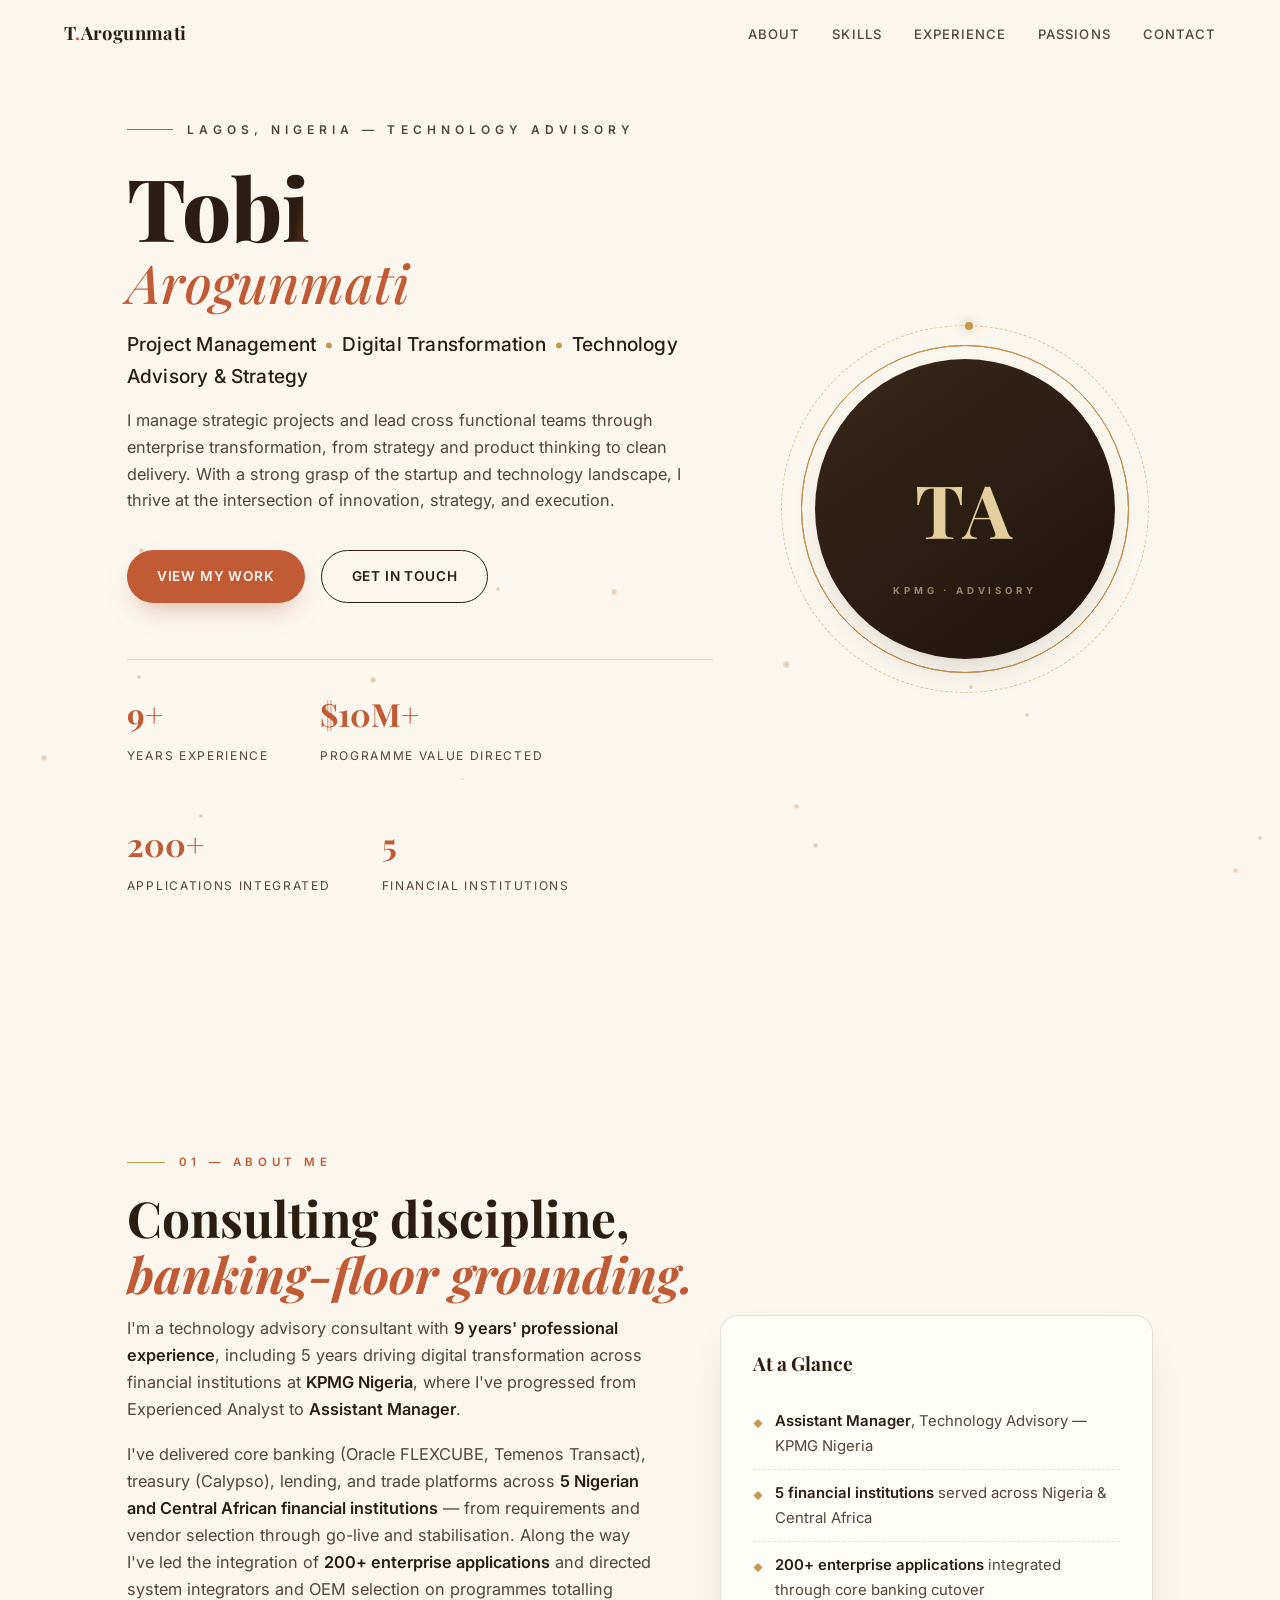
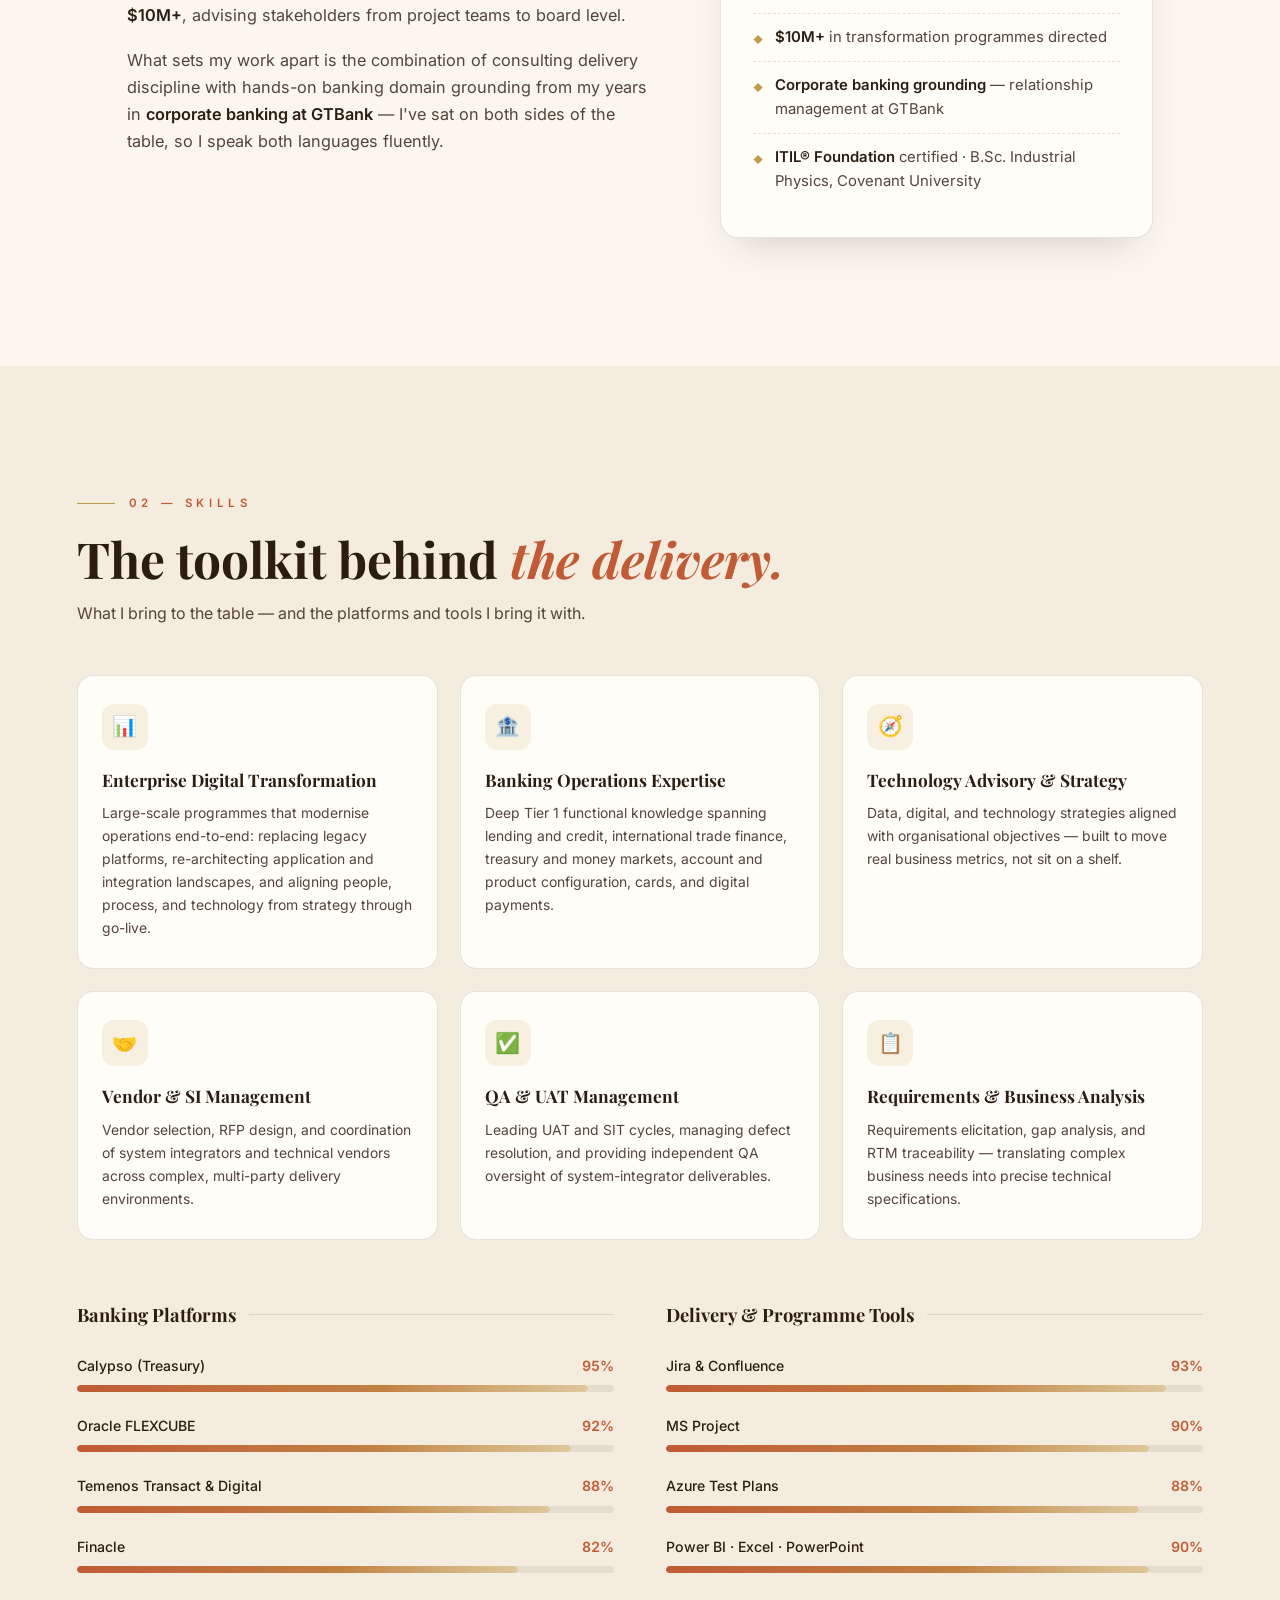
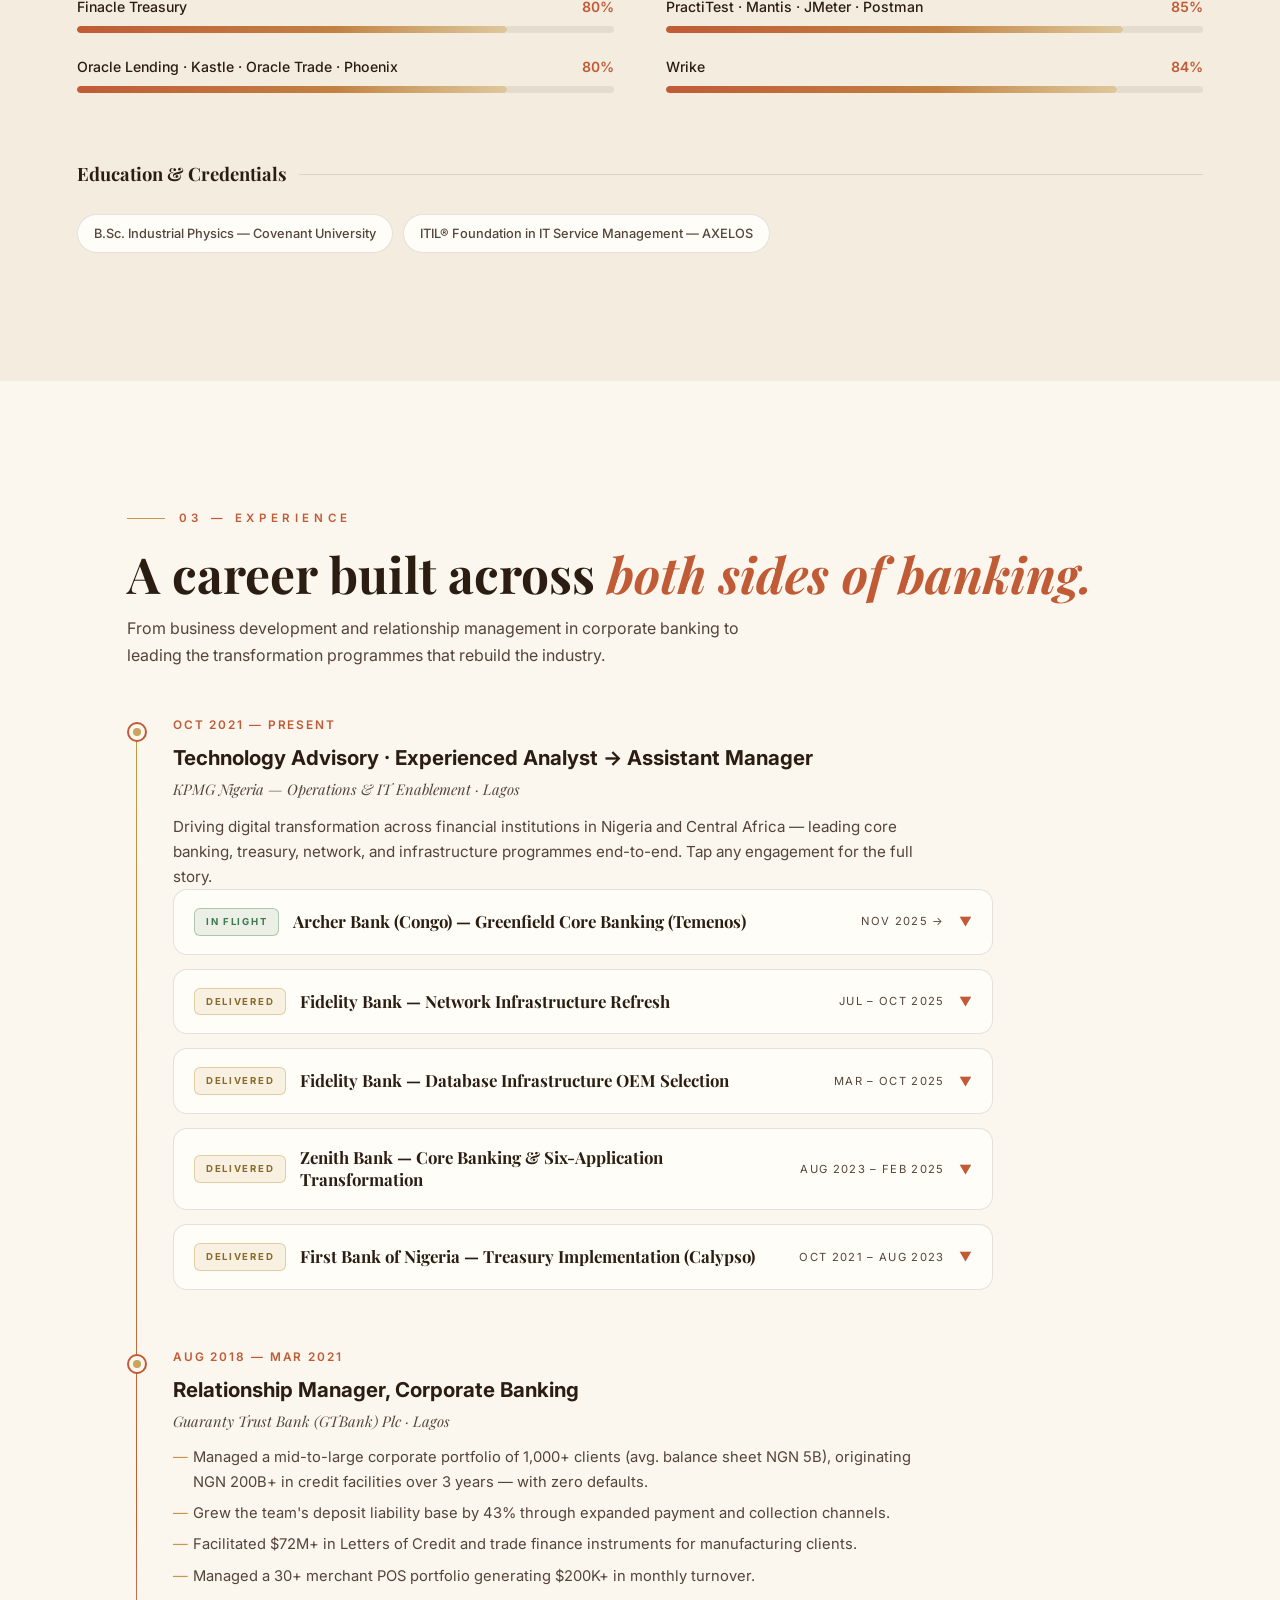
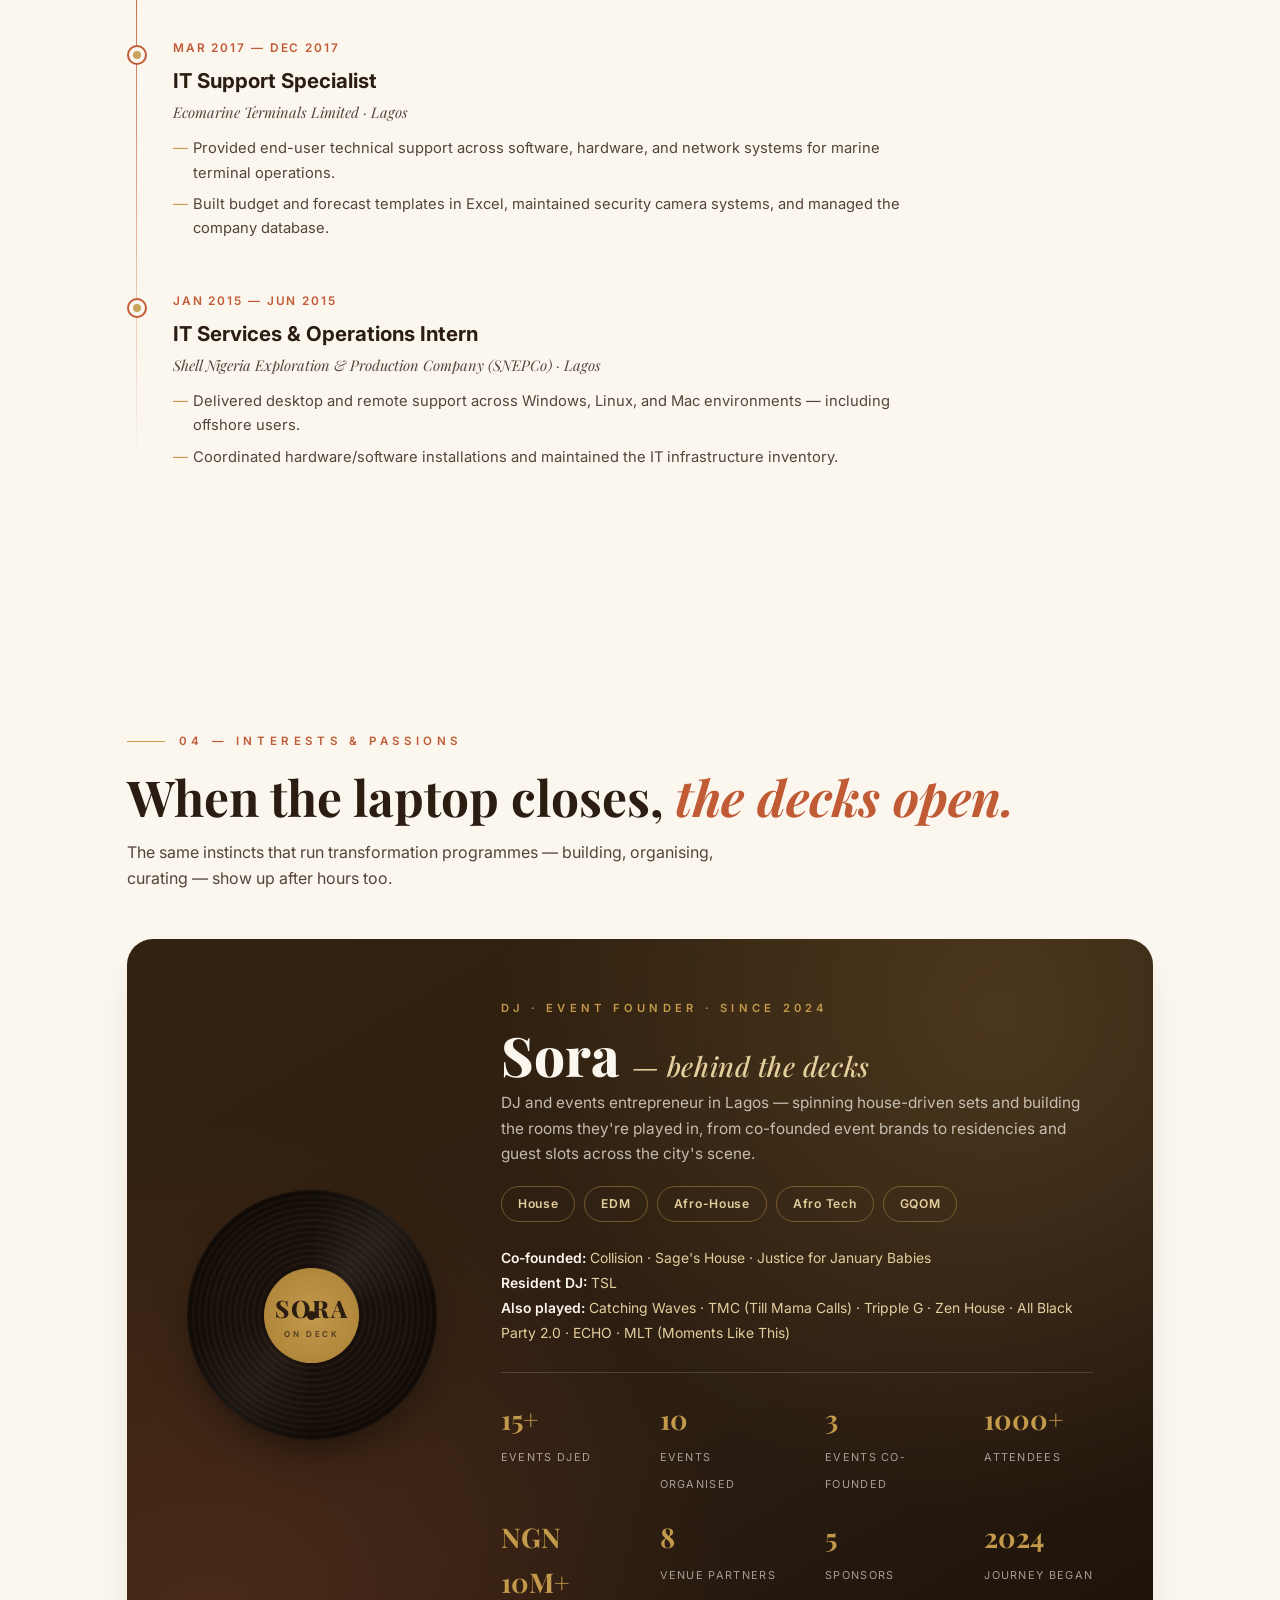
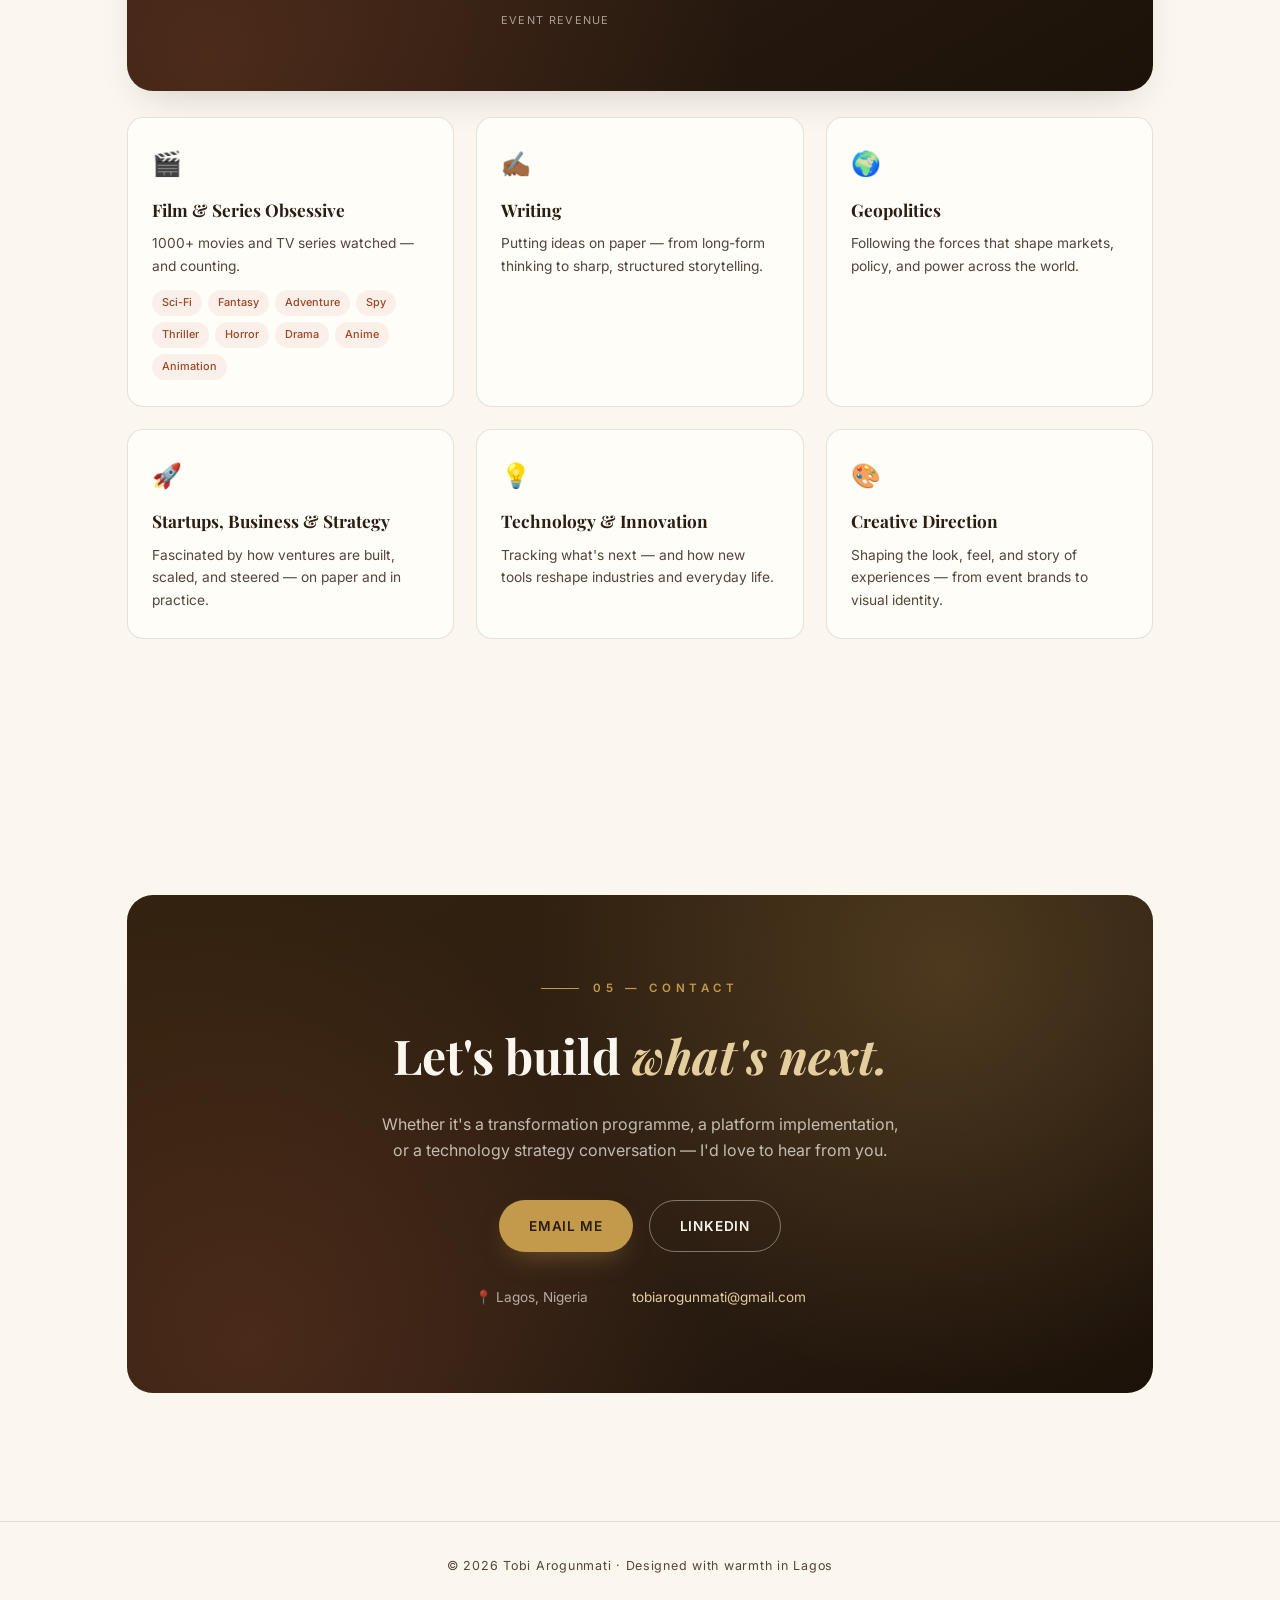
==== index.html @ 8e8ee7d2 "Rename Index.html to index.html" ====
<!DOCTYPE html>
<html lang="en">
<head>
<meta charset="UTF-8">
<meta name="viewport" content="width=device-width, initial-scale=1.0">
<meta name="color-scheme" content="light only">
<title>Tobi Arogunmati — Technology Advisory & Digital Transformation</title>
<link rel="preconnect" href="https://fonts.googleapis.com">
<link rel="preconnect" href="https://fonts.gstatic.com" crossorigin>
<link href="https://fonts.googleapis.com/css2?family=Playfair+Display:ital,wght@0,400;0,500;0,600;0,700;0,800;1,400;1,500&family=Inter:wght@300;400;500;600;700&display=swap" rel="stylesheet">
<style>
html{color-scheme:light only}
:root{
  color-scheme:light only;
  --cream:#FBF7EF;
  --cream-2:#F4EDDF;
  --ink:#2B1D12;
  --ink-soft:#54443A;
  --terracotta:#C05B36;
  --terracotta-deep:#9E4526;
  --gold:#C39A4B;
  --gold-soft:#E4CE9E;
  --card:#FFFDF8;
  --line:rgba(43,29,18,.12);
  --shadow:0 18px 40px -18px rgba(43,29,18,.22);
}
*{margin:0;padding:0;box-sizing:border-box}
html{scroll-behavior:smooth}
body{
  font-family:'Inter',sans-serif;
  background:var(--cream);
  color:var(--ink);
  line-height:1.65;
  overflow-x:hidden;
  -webkit-font-smoothing:antialiased;
}
::selection{background:var(--gold-soft);color:var(--ink)}
h1,h2,h3,.serif{font-family:'Playfair Display',serif}

/* ============ LOADING SCREEN ============ */
#loader{
  position:fixed;inset:0;z-index:1000;
  background:var(--cream);
  display:flex;flex-direction:column;align-items:center;justify-content:center;gap:22px;
  transition:opacity .8s ease,visibility .8s ease;
}
#loader.hidden{opacity:0;visibility:hidden}
.loader-mark{
  width:84px;height:84px;border-radius:50%;
  border:1px solid var(--gold);
  display:flex;align-items:center;justify-content:center;
  font-family:'Playfair Display',serif;font-size:1.6rem;font-weight:600;color:var(--terracotta);
  animation:loaderPulse 1.6s ease-in-out infinite;
  position:relative;
}
.loader-mark::after{
  content:'';position:absolute;inset:-10px;border-radius:50%;
  border:1px solid rgba(195,154,75,.35);
  animation:ringGrow 1.6s ease-out infinite;
}
@keyframes loaderPulse{0%,100%{transform:scale(1)}50%{transform:scale(1.05)}}
@keyframes ringGrow{0%{transform:scale(.85);opacity:1}100%{transform:scale(1.3);opacity:0}}
.loader-text{
  font-size:.72rem;letter-spacing:.42em;text-transform:uppercase;color:var(--ink-soft);
  animation:loaderFade 1.6s ease-in-out infinite;
}
@keyframes loaderFade{0%,100%{opacity:.35}50%{opacity:1}}

/* ============ PARTICLES ============ */
#particles{position:fixed;inset:0;pointer-events:none;z-index:0;overflow:hidden}
.particle{
  position:absolute;border-radius:50%;
  background:radial-gradient(circle,rgba(195,154,75,.5),rgba(192,91,54,.15) 70%,transparent);
  animation:floatUp linear infinite;
  will-change:transform,opacity;
}
@keyframes floatUp{
  0%{transform:translateY(0) translateX(0);opacity:0}
  12%{opacity:var(--po,.5)}
  88%{opacity:var(--po,.5)}
  100%{transform:translateY(-110vh) translateX(var(--drift,20px));opacity:0}
}

/* ============ NAV ============ */
nav{
  position:fixed;top:0;left:0;right:0;z-index:100;
  display:flex;align-items:center;justify-content:space-between;
  padding:18px clamp(20px,5vw,64px);
  background:rgba(251,247,239,.85);
  backdrop-filter:blur(14px);-webkit-backdrop-filter:blur(14px);
  border-bottom:1px solid transparent;
  transition:border-color .4s ease,box-shadow .4s ease;
}
nav.scrolled{border-bottom-color:var(--line);box-shadow:0 6px 24px -18px rgba(43,29,18,.3)}
.nav-logo{font-family:'Playfair Display',serif;font-weight:700;font-size:1.15rem;color:var(--ink);text-decoration:none;letter-spacing:.02em}
.nav-logo em{color:var(--terracotta);font-style:normal}
.nav-links{display:flex;gap:clamp(14px,2.5vw,34px);list-style:none}
.nav-links a{
  text-decoration:none;color:var(--ink-soft);font-size:.82rem;font-weight:500;
  letter-spacing:.08em;text-transform:uppercase;position:relative;padding:4px 0;
  transition:color .3s ease;
}
.nav-links a::after{
  content:'';position:absolute;left:0;bottom:0;width:0;height:1.5px;
  background:var(--terracotta);transition:width .35s ease;
}
.nav-links a:hover{color:var(--terracotta)}
.nav-links a:hover::after{width:100%}
#menuBtn{display:none;background:none;border:none;cursor:pointer;padding:6px}
#menuBtn span{display:block;width:24px;height:2px;background:var(--ink);margin:5px 0;transition:.3s ease;border-radius:2px}
#menuBtn.open span:nth-child(1){transform:translateY(7px) rotate(45deg)}
#menuBtn.open span:nth-child(2){opacity:0}
#menuBtn.open span:nth-child(3){transform:translateY(-7px) rotate(-45deg)}

/* ============ LAYOUT ============ */
main{position:relative;z-index:1}
section{padding:clamp(72px,10vw,130px) clamp(20px,6vw,80px);max-width:1180px;margin:0 auto}
.eyebrow{
  font-size:.72rem;font-weight:600;letter-spacing:.4em;text-transform:uppercase;
  color:var(--terracotta);display:flex;align-items:center;gap:14px;margin-bottom:18px;
}
.eyebrow::before{content:'';width:38px;height:1px;background:var(--gold)}
.section-title{font-size:clamp(2rem,4.4vw,3.1rem);font-weight:700;line-height:1.12;margin-bottom:14px}
.section-title em{font-style:italic;color:var(--terracotta)}
.section-sub{color:var(--ink-soft);max-width:640px;font-size:1rem;margin-bottom:48px}

/* scroll reveal */
.reveal{opacity:0;transform:translateY(36px);transition:opacity .9s cubic-bezier(.22,.61,.36,1),transform .9s cubic-bezier(.22,.61,.36,1)}
.reveal.visible{opacity:1;transform:translateY(0)}
.reveal.d1{transition-delay:.1s}.reveal.d2{transition-delay:.2s}.reveal.d3{transition-delay:.3s}.reveal.d4{transition-delay:.4s}

/* ============ HERO ============ */
#hero{
  min-height:100vh;display:flex;align-items:center;
  padding-top:120px;position:relative;
}
.hero-grid{display:grid;grid-template-columns:1.4fr .9fr;gap:clamp(32px,5vw,72px);align-items:center;width:100%}
.hero-kicker{
  font-size:.75rem;font-weight:600;letter-spacing:.42em;text-transform:uppercase;color:var(--ink-soft);
  margin-bottom:22px;display:flex;align-items:center;gap:14px;
}
.hero-kicker::before{content:'';width:46px;height:1px;background:var(--terracotta)}
.hero-name{
  font-size:clamp(2.9rem,7.4vw,5.4rem);font-weight:800;line-height:1.04;
  margin-bottom:8px;position:relative;
}
.hero-name .shimmer{
  background:linear-gradient(100deg,
    var(--ink) 0%, var(--ink) 38%,
    var(--terracotta) 46%, var(--gold) 52%, var(--terracotta) 58%,
    var(--ink) 66%, var(--ink) 100%);
  background-size:250% 100%;
  -webkit-background-clip:text;background-clip:text;
  -webkit-text-fill-color:transparent;color:transparent;
  animation:shimmerSweep 5.5s ease-in-out infinite;
}
@keyframes shimmerSweep{
  0%{background-position:118% 0}
  55%{background-position:-40% 0}
  100%{background-position:-40% 0}
}
.hero-name .lastname{display:block;font-style:italic;font-weight:500;color:var(--terracotta);font-size:.62em;letter-spacing:.01em;margin-top:2px}
.hero-title{
  font-size:clamp(1rem,1.8vw,1.2rem);font-weight:500;color:var(--ink);
  margin:20px 0 14px;letter-spacing:.01em;
}
.hero-title .dot{color:var(--gold);margin:0 8px}
.hero-line{color:var(--ink-soft);max-width:560px;font-size:1.02rem;margin-bottom:36px}
.hero-cta{display:flex;gap:16px;flex-wrap:wrap}
.btn{
  display:inline-flex;align-items:center;gap:10px;
  padding:14px 30px;border-radius:999px;font-size:.85rem;font-weight:600;
  letter-spacing:.06em;text-transform:uppercase;text-decoration:none;
  transition:transform .3s ease,box-shadow .3s ease,background .3s ease,color .3s ease;
}
.btn-primary{background:var(--terracotta);color:var(--cream);box-shadow:0 12px 28px -12px rgba(192,91,54,.55)}
.btn-primary:hover{background:var(--terracotta-deep);transform:translateY(-2px);box-shadow:0 18px 34px -12px rgba(192,91,54,.6)}
.btn-ghost{border:1px solid var(--ink);color:var(--ink)}
.btn-ghost:hover{background:var(--ink);color:var(--cream);transform:translateY(-2px)}

/* avatar + pulsing ring */
.hero-visual{display:flex;justify-content:center}
.avatar-wrap{position:relative;width:clamp(220px,26vw,300px);aspect-ratio:1}
.avatar{
  position:absolute;inset:0;border-radius:50%;
  background:linear-gradient(145deg,#3A2718,var(--ink) 55%,#1D130B);
  display:flex;align-items:center;justify-content:center;
  color:var(--gold-soft);
  font-family:'Playfair Display',serif;font-size:clamp(3.4rem,6vw,4.6rem);font-weight:700;
  letter-spacing:.04em;
  box-shadow:var(--shadow);
  z-index:2;
}
.avatar small{font-family:'Inter',sans-serif;position:absolute;bottom:20%;font-size:.6rem;letter-spacing:.4em;text-transform:uppercase;color:rgba(228,206,158,.6)}
.pulse-ring,.pulse-ring-2{
  position:absolute;inset:-14px;border-radius:50%;
  border:1.5px solid var(--terracotta);
  animation:pulseRing 3s ease-out infinite;
}
.pulse-ring-2{inset:-14px;border-color:var(--gold);animation-delay:1.5s}
@keyframes pulseRing{
  0%{transform:scale(.96);opacity:.85}
  70%{transform:scale(1.22);opacity:0}
  100%{transform:scale(1.22);opacity:0}
}
.avatar-orbit{
  position:absolute;inset:-34px;border-radius:50%;
  border:1px dashed rgba(195,154,75,.5);
  animation:orbitSpin 26s linear infinite;
}
.avatar-orbit::before{
  content:'';position:absolute;top:-4px;left:50%;width:8px;height:8px;border-radius:50%;
  background:var(--gold);box-shadow:0 0 12px rgba(195,154,75,.8);
}
@keyframes orbitSpin{to{transform:rotate(360deg)}}

.hero-stats{
  display:flex;gap:clamp(24px,4vw,56px);margin-top:56px;flex-wrap:wrap;
  border-top:1px solid var(--line);padding-top:28px;
}
.stat b{font-family:'Playfair Display',serif;font-size:clamp(1.5rem,2.6vw,2rem);font-weight:700;color:var(--terracotta);display:block}
.stat span{font-size:.75rem;letter-spacing:.14em;text-transform:uppercase;color:var(--ink-soft)}

/* ============ ABOUT ============ */
#about .about-grid{display:grid;grid-template-columns:1.1fr .9fr;gap:clamp(32px,5vw,72px)}
.about-copy p{color:var(--ink-soft);margin-bottom:18px;font-size:1.02rem}
.about-copy p strong{color:var(--ink);font-weight:600}
.about-card{
  background:var(--card);border:1px solid var(--line);border-radius:18px;
  padding:32px;box-shadow:var(--shadow);align-self:start;
}
.about-card h3{font-size:1.2rem;margin-bottom:18px}
.about-card ul{list-style:none}
.about-card li{
  display:flex;gap:12px;align-items:flex-start;padding:11px 0;
  border-bottom:1px dashed var(--line);font-size:.93rem;color:var(--ink-soft);
}
.about-card li:last-child{border-bottom:none}
.about-card li::before{content:'◆';color:var(--gold);font-size:.6rem;margin-top:7px;flex-shrink:0}
.about-card li b{color:var(--ink);font-weight:600}

/* ============ SKILLS ============ */
#skills{background:var(--cream-2);max-width:none}
#skills .inner{max-width:1180px;margin:0 auto}
.skills-grid{display:grid;grid-template-columns:1fr 1fr;gap:clamp(28px,4vw,64px)}
.skill-block h3{font-size:1.15rem;margin-bottom:24px;display:flex;align-items:center;gap:12px}
.skill-block h3::after{content:'';flex:1;height:1px;background:var(--line)}
.skill{margin-bottom:22px}
.skill-head{display:flex;justify-content:space-between;font-size:.88rem;font-weight:500;margin-bottom:8px}
.skill-head span:last-child{color:var(--terracotta);font-weight:600;font-variant-numeric:tabular-nums}
.bar{height:7px;background:rgba(43,29,18,.08);border-radius:99px;overflow:hidden}
.bar-fill{
  height:100%;width:0;border-radius:99px;
  background:linear-gradient(90deg,var(--terracotta),var(--gold));
  transition:width 1.4s cubic-bezier(.22,.61,.36,1);
  position:relative;
}
.bar-fill::after{
  content:'';position:absolute;inset:0;
  background:linear-gradient(100deg,transparent 30%,rgba(255,255,255,.45) 50%,transparent 70%);
  background-size:200% 100%;
  animation:barShine 2.6s ease-in-out infinite;
}
@keyframes barShine{0%{background-position:180% 0}100%{background-position:-80% 0}}
.chip-row{display:flex;flex-wrap:wrap;gap:10px;margin-top:8px}
.chip{
  padding:8px 16px;border-radius:999px;font-size:.8rem;font-weight:500;
  border:1px solid var(--line);background:var(--card);color:var(--ink-soft);
  transition:border-color .3s ease,color .3s ease,transform .3s ease;
}
.chip:hover{border-color:var(--gold);color:var(--terracotta);transform:translateY(-2px)}

/* competency cards */
.comp-grid{display:grid;grid-template-columns:repeat(3,1fr);gap:22px;margin-bottom:60px}
.comp-card{
  background:var(--card);border:1px solid var(--line);border-radius:16px;padding:28px 24px;
  transition:transform .35s ease,box-shadow .35s ease,border-color .35s ease;
}
.comp-card:hover{transform:translateY(-5px);box-shadow:var(--shadow);border-color:var(--gold)}
.comp-icon{
  width:46px;height:46px;border-radius:12px;background:rgba(195,154,75,.14);
  display:flex;align-items:center;justify-content:center;font-size:1.25rem;margin-bottom:16px;
}
.comp-card h4{font-family:'Playfair Display',serif;font-size:1.08rem;font-weight:700;margin-bottom:8px}
.comp-card p{font-size:.87rem;color:var(--ink-soft)}

/* engagement cards (collapsible, inside timeline) */
.eng{
  background:var(--card);border:1px solid var(--line);border-radius:14px;
  margin-bottom:14px;overflow:hidden;max-width:820px;
  transition:border-color .35s ease,box-shadow .35s ease;
}
.eng:hover{box-shadow:var(--shadow)}
.eng[open]{border-color:var(--gold)}
.eng summary{
  list-style:none;cursor:pointer;display:flex;align-items:center;gap:14px;
  padding:18px 20px;flex-wrap:wrap;
}
.eng summary::-webkit-details-marker{display:none}
.badge{
  font-size:.6rem;font-weight:700;letter-spacing:.18em;text-transform:uppercase;
  padding:5px 11px;border-radius:6px;white-space:nowrap;
}
.badge-flight{background:rgba(58,122,79,.1);color:#3A7A4F;border:1px solid rgba(58,122,79,.35)}
.badge-done{background:rgba(195,154,75,.12);color:#8A6A2C;border:1px solid rgba(195,154,75,.4)}
.eng-title{font-family:'Playfair Display',serif;font-weight:700;font-size:1.05rem;flex:1;min-width:220px;line-height:1.3}
.eng-date{font-size:.7rem;letter-spacing:.12em;color:var(--ink-soft);text-transform:uppercase;white-space:nowrap}
.eng-chev{color:var(--terracotta);font-size:.8rem;transition:transform .3s ease}
.eng[open] .eng-chev{transform:rotate(180deg)}
.eng-body{padding:0 20px 20px}
.eng-kicker{
  font-size:.7rem;font-weight:600;letter-spacing:.14em;text-transform:uppercase;
  color:var(--terracotta);margin-bottom:12px;
}
.eng-body ul li{font-size:.9rem}

/* ============ EXPERIENCE ============ */
.timeline{position:relative;margin-top:8px}
.timeline::before{
  content:'';position:absolute;left:9px;top:6px;bottom:6px;width:1.5px;
  background:linear-gradient(var(--gold),var(--terracotta) 60%,transparent);
}
.tl-item{position:relative;padding:0 0 44px 46px}
.tl-item:last-child{padding-bottom:0}
.tl-dot{
  position:absolute;left:0;top:6px;width:20px;height:20px;border-radius:50%;
  background:var(--cream);border:2px solid var(--terracotta);
}
.tl-dot::after{content:'';position:absolute;inset:4px;border-radius:50%;background:var(--gold);opacity:.9}
.tl-period{font-size:.74rem;font-weight:600;letter-spacing:.16em;text-transform:uppercase;color:var(--terracotta);margin-bottom:6px}
.tl-role{font-size:1.28rem;font-weight:700;margin-bottom:2px}
.tl-org{font-size:.92rem;color:var(--ink-soft);font-style:italic;font-family:'Playfair Display',serif;margin-bottom:12px}
.tl-item p{color:var(--ink-soft);font-size:.95rem;max-width:760px}
.tl-item ul{margin-top:10px;list-style:none;max-width:760px}
.tl-item ul li{
  position:relative;padding-left:20px;color:var(--ink-soft);font-size:.92rem;margin-bottom:7px;
}
.tl-item ul li::before{content:'—';position:absolute;left:0;color:var(--gold)}

/* ============ INTERESTS & PASSIONS ============ */
.dj-card{
  background:linear-gradient(150deg,#33220F,var(--ink) 60%,#1C1209);
  border-radius:26px;padding:clamp(36px,5vw,60px);
  color:var(--cream);position:relative;overflow:hidden;
  display:grid;grid-template-columns:auto 1fr;gap:clamp(28px,5vw,64px);align-items:center;
  box-shadow:var(--shadow);
}
.dj-card::before{
  content:'';position:absolute;inset:0;
  background:radial-gradient(circle at 85% 10%,rgba(195,154,75,.2),transparent 45%),
             radial-gradient(circle at 8% 95%,rgba(192,91,54,.22),transparent 45%);
  pointer-events:none;
}
.dj-card>*{position:relative}
.vinyl-wrap{display:flex;justify-content:center}
.vinyl{
  width:clamp(180px,22vw,250px);aspect-ratio:1;border-radius:50%;
  background:
    repeating-radial-gradient(circle at 50% 50%,
      #17100A 0px,#17100A 3px,#221710 4px,#221710 6px);
  box-shadow:0 20px 50px -18px rgba(0,0,0,.65),inset 0 0 40px rgba(0,0,0,.6);
  position:relative;
  animation:vinylSpin 6s linear infinite;
}
.vinyl::before{
  content:'';position:absolute;inset:0;border-radius:50%;
  background:conic-gradient(from 0deg,transparent 0deg,rgba(251,247,239,.07) 40deg,transparent 80deg,transparent 180deg,rgba(251,247,239,.05) 220deg,transparent 260deg);
}
.vinyl-label{
  position:absolute;inset:31%;border-radius:50%;
  background:radial-gradient(circle,var(--gold) 0%,#A87F35 100%);
  display:flex;flex-direction:column;align-items:center;justify-content:center;
  color:var(--ink);
}
.vinyl-label b{font-family:'Playfair Display',serif;font-size:clamp(1.1rem,2vw,1.5rem);font-weight:800;letter-spacing:.08em}
.vinyl-label span{font-size:.5rem;letter-spacing:.32em;text-transform:uppercase;font-weight:600;opacity:.75}
.vinyl-label::after{
  content:'';position:absolute;width:9px;height:9px;border-radius:50%;
  background:var(--ink);top:calc(50% - 4.5px);
}
@keyframes vinylSpin{to{transform:rotate(360deg)}}
.dj-kicker{font-size:.7rem;font-weight:600;letter-spacing:.38em;text-transform:uppercase;color:var(--gold);margin-bottom:10px}
.dj-name{font-family:'Playfair Display',serif;font-size:clamp(2.2rem,5vw,3.4rem);font-weight:800;line-height:1;margin-bottom:8px}
.dj-name em{font-style:italic;font-weight:500;color:var(--gold-soft);font-size:.5em;letter-spacing:.02em}
.dj-desc{color:rgba(251,247,239,.72);font-size:.96rem;max-width:600px;margin-bottom:20px}
.genre-row{display:flex;flex-wrap:wrap;gap:9px;margin-bottom:24px}
.genre-chip{
  padding:7px 16px;border-radius:999px;font-size:.76rem;font-weight:600;letter-spacing:.06em;
  border:1px solid rgba(195,154,75,.45);color:var(--gold-soft);
  transition:background .3s ease,color .3s ease,transform .3s ease;
}
.genre-chip:hover{background:var(--gold);color:var(--ink);transform:translateY(-2px)}
.dj-events{font-size:.87rem;color:rgba(251,247,239,.75);margin-bottom:26px;line-height:1.8}
.dj-events b{color:var(--cream);font-weight:600}
.dj-events .ev{color:var(--gold-soft)}
.dj-stats{
  display:grid;grid-template-columns:repeat(4,auto);gap:20px clamp(20px,3vw,44px);
  border-top:1px solid rgba(251,247,239,.15);padding-top:24px;width:fit-content;
}
.dj-stats div b{font-family:'Playfair Display',serif;font-size:clamp(1.25rem,2.2vw,1.7rem);font-weight:700;color:var(--gold);display:block}
.dj-stats div span{font-size:.68rem;letter-spacing:.12em;text-transform:uppercase;color:rgba(251,247,239,.6)}
.interest-grid{display:grid;grid-template-columns:repeat(3,1fr);gap:22px;margin-top:26px}
.interest-card{
  background:var(--card);border:1px solid var(--line);border-radius:16px;padding:26px 24px;
  transition:transform .35s ease,box-shadow .35s ease,border-color .35s ease;
}
.interest-card:hover{transform:translateY(-5px);box-shadow:var(--shadow);border-color:var(--gold)}
.interest-icon{font-size:1.5rem;margin-bottom:12px;display:block}
.interest-card h4{font-family:'Playfair Display',serif;font-size:1.08rem;font-weight:700;margin-bottom:8px}
.interest-card p{font-size:.86rem;color:var(--ink-soft)}
.mini-chips{display:flex;flex-wrap:wrap;gap:6px;margin-top:12px}
.mini-chips span{
  font-size:.68rem;font-weight:500;padding:4px 10px;border-radius:999px;
  background:rgba(192,91,54,.08);color:var(--terracotta-deep);
}

/* ============ CONTACT ============ */
#contact{text-align:center}
.contact-card{
  background:linear-gradient(150deg,#33220F,var(--ink) 60%,#1C1209);
  border-radius:26px;padding:clamp(44px,7vw,84px) clamp(24px,6vw,80px);
  color:var(--cream);position:relative;overflow:hidden;
}
.contact-card::before{
  content:'';position:absolute;inset:0;
  background:radial-gradient(circle at 80% 15%,rgba(195,154,75,.22),transparent 45%),
             radial-gradient(circle at 12% 90%,rgba(192,91,54,.2),transparent 45%);
}
.contact-card>*{position:relative}
.contact-card .eyebrow{justify-content:center;color:var(--gold)}
.contact-card .eyebrow::before{background:var(--gold)}
.contact-card h2{font-size:clamp(1.9rem,4.2vw,3rem);margin-bottom:16px}
.contact-card h2 em{font-style:italic;color:var(--gold-soft)}
.contact-card p{color:rgba(251,247,239,.72);max-width:520px;margin:0 auto 36px;font-size:1rem}
.contact-links{display:flex;justify-content:center;gap:16px;flex-wrap:wrap;margin-bottom:34px}
.contact-links .btn-primary{background:var(--gold);color:var(--ink);box-shadow:0 12px 28px -12px rgba(195,154,75,.5)}
.contact-links .btn-primary:hover{background:var(--gold-soft)}
.contact-links .btn-ghost{border-color:rgba(251,247,239,.4);color:var(--cream)}
.contact-links .btn-ghost:hover{background:var(--cream);color:var(--ink)}
.contact-meta{display:flex;justify-content:center;gap:clamp(18px,4vw,44px);flex-wrap:wrap;font-size:.85rem;color:rgba(251,247,239,.65)}
.contact-meta a{color:var(--gold-soft);text-decoration:none;transition:color .3s ease}
.contact-meta a:hover{color:var(--cream)}

footer{
  text-align:center;padding:34px 20px;font-size:.78rem;color:var(--ink-soft);
  border-top:1px solid var(--line);position:relative;z-index:1;letter-spacing:.06em;
}

/* ============ RESPONSIVE ============ */
@media (max-width:900px){
  .hero-grid,#about .about-grid,.skills-grid,.proj-grid{grid-template-columns:1fr}
  .dj-card{grid-template-columns:1fr;text-align:center}
  .dj-desc{margin-left:auto;margin-right:auto}
  .genre-row,.dj-stats{justify-content:center}
  .dj-stats{grid-template-columns:repeat(2,auto);margin:0 auto;width:fit-content}
  .interest-grid{grid-template-columns:repeat(2,1fr)}
  .comp-grid{grid-template-columns:repeat(2,1fr)}
  .hero-visual{order:-1;margin-bottom:8px}
  .avatar-wrap{width:min(210px,58vw)}
  #hero{padding-top:110px}
}
@media (max-width:600px){
  .interest-grid{grid-template-columns:1fr}
  .comp-grid{grid-template-columns:1fr}
}
@media (max-width:760px){
  #menuBtn{display:block;z-index:110}
  .nav-links{
    position:fixed;top:0;right:0;height:100vh;width:min(76vw,300px);
    background:var(--cream);flex-direction:column;padding:100px 36px 40px;gap:26px;
    transform:translateX(100%);transition:transform .4s cubic-bezier(.22,.61,.36,1);
    box-shadow:-20px 0 50px rgba(43,29,18,.15);
  }
  .nav-links.open{transform:translateX(0)}
  .nav-links a{font-size:1rem}
}
@media (prefers-reduced-motion:reduce){
  *,*::before,*::after{animation-duration:.01ms !important;animation-iteration-count:1 !important;transition-duration:.2s !important}
  html{scroll-behavior:auto}
  .reveal{opacity:1;transform:none}
}
</style>
</head>
<body>

<!-- LOADING SCREEN -->
<div id="loader">
  <div class="loader-mark">TA</div>
  <div class="loader-text">Loading Portfolio</div>
</div>

<!-- FLOATING PARTICLES -->
<div id="particles"></div>

<!-- NAV -->
<nav id="nav">
  <a href="#hero" class="nav-logo">T<em>.</em>Arogunmati</a>
  <button id="menuBtn" aria-label="Toggle menu"><span></span><span></span><span></span></button>
  <ul class="nav-links" id="navLinks">
    <li><a href="#about">About</a></li>
    <li><a href="#skills">Skills</a></li>
    <li><a href="#experience">Experience</a></li>
    <li><a href="#passions">Passions</a></li>
    <li><a href="#contact">Contact</a></li>
  </ul>
</nav>

<main>

<!-- ============ HERO ============ -->
<section id="hero">
  <div class="hero-grid">
    <div>
      <div class="hero-kicker reveal">Lagos, Nigeria — Technology Advisory</div>
      <h1 class="hero-name reveal d1">
        <span class="shimmer">Tobi</span>
        <span class="lastname">Arogunmati</span>
      </h1>
      <div class="hero-title reveal d2">
        Project Management<span class="dot">•</span>Digital Transformation<span class="dot">•</span>Technology Advisory &amp; Strategy
      </div>
      <p class="hero-line reveal d3">
        I manage strategic projects and lead cross functional teams through enterprise transformation, from strategy and product thinking to clean delivery. With a strong grasp of the startup and technology landscape, I thrive at the intersection of innovation, strategy, and execution.
      </p>
      <div class="hero-cta reveal d4">
        <a href="#experience" class="btn btn-primary">View My Work</a>
        <a href="#contact" class="btn btn-ghost">Get In Touch</a>
      </div>
      <div class="hero-stats reveal d4">
        <div class="stat"><b>9+</b><span>Years Experience</span></div>
        <div class="stat"><b>$10M+</b><span>Programme Value Directed</span></div>
        <div class="stat"><b>200+</b><span>Applications Integrated</span></div>
        <div class="stat"><b>5</b><span>Financial Institutions</span></div>
      </div>
    </div>
    <div class="hero-visual reveal d2">
      <div class="avatar-wrap">
        <div class="avatar-orbit"></div>
        <div class="pulse-ring"></div>
        <div class="pulse-ring-2"></div>
        <div class="avatar">TA<small>KPMG · Advisory</small></div>
      </div>
    </div>
  </div>
</section>

<!-- ============ ABOUT ============ -->
<section id="about">
  <div class="eyebrow reveal">01 — About Me</div>
  <h2 class="section-title reveal d1">Consulting discipline,<br><em>banking-floor grounding.</em></h2>
  <div class="about-grid">
    <div class="about-copy">
      <p class="reveal d1">I'm a technology advisory consultant with <strong>9 years' professional experience</strong>, including 5 years driving digital transformation across financial institutions at <strong>KPMG Nigeria</strong>, where I've progressed from Experienced Analyst to <strong>Assistant Manager</strong>.</p>
      <p class="reveal d2">I've delivered core banking (Oracle FLEXCUBE, Temenos Transact), treasury (Calypso), lending, and trade platforms across <strong>5 Nigerian and Central African financial institutions</strong> — from requirements and vendor selection through go-live and stabilisation. Along the way I've led the integration of <strong>200+ enterprise applications</strong> and directed system integrators and OEM selection on programmes totalling <strong>$10M+</strong>, advising stakeholders from project teams to board level.</p>
      <p class="reveal d3">What sets my work apart is the combination of consulting delivery discipline with hands-on banking domain grounding from my years in <strong>corporate banking at GTBank</strong> — I've sat on both sides of the table, so I speak both languages fluently.</p>
    </div>
    <div class="about-card reveal d2">
      <h3>At a Glance</h3>
      <ul>
        <li><span><b>Assistant Manager</b>, Technology Advisory — KPMG Nigeria</span></li>
        <li><span><b>5 financial institutions</b> served across Nigeria &amp; Central Africa</span></li>
        <li><span><b>200+ enterprise applications</b> integrated through core banking cutover</span></li>
        <li><span><b>$10M+</b> in transformation programmes directed</span></li>
        <li><span><b>Corporate banking grounding</b> — relationship management at GTBank</span></li>
        <li><span><b>ITIL® Foundation</b> certified · B.Sc. Industrial Physics, Covenant University</span></li>
      </ul>
    </div>
  </div>
</section>

<!-- ============ SKILLS ============ -->
<section id="skills">
  <div class="inner">
    <div class="eyebrow reveal">02 — Skills</div>
    <h2 class="section-title reveal d1">The toolkit behind <em>the delivery.</em></h2>
    <p class="section-sub reveal d2">What I bring to the table — and the platforms and tools I bring it with.</p>
    <div class="comp-grid">
      <div class="comp-card reveal d1"><div class="comp-icon">📊</div><h4>Enterprise Digital Transformation</h4><p>Large-scale programmes that modernise operations end-to-end: replacing legacy platforms, re-architecting application and integration landscapes, and aligning people, process, and technology from strategy through go-live.</p></div>
      <div class="comp-card reveal d2"><div class="comp-icon">🏦</div><h4>Banking Operations Expertise</h4><p>Deep Tier 1 functional knowledge spanning lending and credit, international trade finance, treasury and money markets, account and product configuration, cards, and digital payments.</p></div>
      <div class="comp-card reveal d3"><div class="comp-icon">🧭</div><h4>Technology Advisory &amp; Strategy</h4><p>Data, digital, and technology strategies aligned with organisational objectives — built to move real business metrics, not sit on a shelf.</p></div>
      <div class="comp-card reveal d1"><div class="comp-icon">🤝</div><h4>Vendor &amp; SI Management</h4><p>Vendor selection, RFP design, and coordination of system integrators and technical vendors across complex, multi-party delivery environments.</p></div>
      <div class="comp-card reveal d2"><div class="comp-icon">✅</div><h4>QA &amp; UAT Management</h4><p>Leading UAT and SIT cycles, managing defect resolution, and providing independent QA oversight of system-integrator deliverables.</p></div>
      <div class="comp-card reveal d3"><div class="comp-icon">📋</div><h4>Requirements &amp; Business Analysis</h4><p>Requirements elicitation, gap analysis, and RTM traceability — translating complex business needs into precise technical specifications.</p></div>
    </div>
    <div class="skills-grid">
      <div class="skill-block reveal d1">
        <h3>Banking Platforms</h3>
        <div class="skill"><div class="skill-head"><span>Calypso (Treasury)</span><span>95%</span></div><div class="bar"><div class="bar-fill" data-w="95"></div></div></div>
        <div class="skill"><div class="skill-head"><span>Oracle FLEXCUBE</span><span>92%</span></div><div class="bar"><div class="bar-fill" data-w="92"></div></div></div>
        <div class="skill"><div class="skill-head"><span>Temenos Transact &amp; Digital</span><span>88%</span></div><div class="bar"><div class="bar-fill" data-w="88"></div></div></div>
        <div class="skill"><div class="skill-head"><span>Finacle</span><span>82%</span></div><div class="bar"><div class="bar-fill" data-w="82"></div></div></div>
        <div class="skill"><div class="skill-head"><span>Finacle Treasury</span><span>80%</span></div><div class="bar"><div class="bar-fill" data-w="80"></div></div></div>
        <div class="skill"><div class="skill-head"><span>Oracle Lending · Kastle · Oracle Trade · Phoenix</span><span>80%</span></div><div class="bar"><div class="bar-fill" data-w="80"></div></div></div>
      </div>
      <div class="skill-block reveal d2">
        <h3>Delivery &amp; Programme Tools</h3>
        <div class="skill"><div class="skill-head"><span>Jira &amp; Confluence</span><span>93%</span></div><div class="bar"><div class="bar-fill" data-w="93"></div></div></div>
        <div class="skill"><div class="skill-head"><span>MS Project</span><span>90%</span></div><div class="bar"><div class="bar-fill" data-w="90"></div></div></div>
        <div class="skill"><div class="skill-head"><span>Azure Test Plans</span><span>88%</span></div><div class="bar"><div class="bar-fill" data-w="88"></div></div></div>
        <div class="skill"><div class="skill-head"><span>Power BI · Excel · PowerPoint</span><span>90%</span></div><div class="bar"><div class="bar-fill" data-w="90"></div></div></div>
        <div class="skill"><div class="skill-head"><span>PractiTest · Mantis · JMeter · Postman</span><span>85%</span></div><div class="bar"><div class="bar-fill" data-w="85"></div></div></div>
        <div class="skill"><div class="skill-head"><span>Wrike</span><span>84%</span></div><div class="bar"><div class="bar-fill" data-w="84"></div></div></div>
      </div>
    </div>
    <div class="skill-block reveal d3" style="margin-top:44px">
      <h3>Education &amp; Credentials</h3>
      <div class="chip-row">
        <span class="chip">B.Sc. Industrial Physics — Covenant University</span>
        <span class="chip">ITIL® Foundation in IT Service Management — AXELOS</span>
      </div>
    </div>
  </div>
</section>

<!-- ============ EXPERIENCE ============ -->
<section id="experience">
  <div class="eyebrow reveal">03 — Experience</div>
  <h2 class="section-title reveal d1">A career built across <em>both sides of banking.</em></h2>
  <p class="section-sub reveal d2">From business development and relationship management in corporate banking to leading the transformation programmes that rebuild the industry.</p>

  <div class="timeline">
    <div class="tl-item reveal">
      <div class="tl-dot"></div>
      <div class="tl-period">Oct 2021 — Present</div>
      <div class="tl-role">Technology Advisory · Experienced Analyst → Assistant Manager</div>
      <div class="tl-org">KPMG Nigeria — Operations &amp; IT Enablement · Lagos</div>
      <p>Driving digital transformation across financial institutions in Nigeria and Central Africa — leading core banking, treasury, network, and infrastructure programmes end-to-end. Tap any engagement for the full story.</p>

      <details class="eng reveal">
        <summary><span class="badge badge-flight">In Flight</span><span class="eng-title">Archer Bank (Congo) — Greenfield Core Banking (Temenos)</span><span class="eng-date">Nov 2025 →</span><span class="eng-chev">▼</span></summary>
        <div class="eng-body">
          <div class="eng-kicker">Team Lead, Implementation PM &amp; QA · Assistant Manager · 50+ Resources · 3 Organisations · 10-Month Runway</div>
          <ul>
            <li>Leading the functional and integration workstream on a greenfield Temenos Transact &amp; Digital implementation for a new bank building its systems and operations from zero — KPMG as project manager alongside integrator ITSS, while the bank pursues regulatory approvals.</li>
            <li>Coordinating 50+ resources across three organisations (5 KPMG, 15+ integrator, 30+ bank) over a 10-month timeline to first go-live.</li>
            <li>Coordinating requirements-gathering sessions, solution demos, and workshops, and leading review, training, and sign-off on key project documents across workstreams.</li>
            <li>Coordinated development of 3,000+ UAT test cases across 11 modules and 19 priority applications — payments, RTGS, remittances, reconciliation, regulatory reporting, AML, market data, statements, SMS notifications, card clearing, and cheque management — from a total scope of 38 applications.</li>
            <li>Leading integration alignment across infrastructure and interfacing workstreams to drive end-to-end readiness ahead of go-live.</li>
          </ul>
        </div>
      </details>

      <details class="eng reveal">
        <summary><span class="badge badge-done">Delivered</span><span class="eng-title">Fidelity Bank — Network Infrastructure Refresh</span><span class="eng-date">Jul – Oct 2025</span><span class="eng-chev">▼</span></summary>
        <div class="eng-body">
          <div class="eng-kicker">Project Management Lead · Experienced Senior · Tier 1 Bank · Primary + DR Sites</div>
          <ul>
            <li>Led the phase-out and replacement of 10 out-of-warranty, end-of-life leaf and border switches across primary and DR sites — eliminating unsupported hardware and its security vulnerabilities while restoring full vendor support coverage.</li>
            <li>Directed a 4-person KPMG team coordinating 5 Huawei engineers and 10+ Fidelity resources, sequencing cutovers over weekend maintenance windows to minimise impact.</li>
            <li>Completed the 4-month refresh with near-zero operational disruption to core banking network services across both sites.</li>
          </ul>
        </div>
      </details>

      <details class="eng reveal">
        <summary><span class="badge badge-done">Delivered</span><span class="eng-title">Fidelity Bank — Database Infrastructure OEM Selection</span><span class="eng-date">Mar – Oct 2025</span><span class="eng-chev">▼</span></summary>
        <div class="eng-body">
          <div class="eng-kicker">Project Lead, System Selection &amp; RFP · Senior Associate · $3M+ Decision · 3 Global OEMs</div>
          <ul>
            <li>Led the system selection and RFP process for the database infrastructure powering Fidelity's Finacle 11 core banking upgrade — a $3M+ decision evaluating Oracle, Dell, and HP over 3 months.</li>
            <li>Designed and ran a 3-phase evaluation framework: scoring written proposals, vendor presentations, and reference checks (3 references interviewed per OEM) against cost, functionality, and the bank's strategic objectives.</li>
            <li>Delivered the recommendation that informed the bank's award to the selected vendor, directly enabling progression to the full implementation phase.</li>
          </ul>
        </div>
      </details>

      <details class="eng reveal">
        <summary><span class="badge badge-done">Delivered</span><span class="eng-title">Zenith Bank — Core Banking &amp; Six-Application Transformation</span><span class="eng-date">Aug 2023 – Feb 2025</span><span class="eng-chev">▼</span></summary>
        <div class="eng-body">
          <div class="eng-kicker">Integration &amp; Application Workstream Lead · Senior Associate → Experienced Senior · $5M+ Programme · 100+ Resources</div>
          <ul>
            <li>Led the integration and applications workstream on a $5M+ enterprise transformation migrating Zenith Bank from Phoenix to Oracle FLEXCUBE — one of 6 concurrent enterprise platform implementations spanning core banking, treasury, lending, and trade.</li>
            <li>Owned integration and refactoring of the bank's 200+ internal applications, middleware, and services — rebuilding 5 business-critical applications covering payments, workflows, and approvals, and reconnecting legacy database links to the new core.</li>
            <li>Safeguarded continuity for 20M+ customer accounts across 390 branches and all customer channels (USSD, internet banking, mobile banking, payment gateways, third-party integrations) through core banking cutover.</li>
            <li>Delivered concurrent implementation of Oracle Lending, Kastle Lending, Calypso, Oracle Trade, and a new Enterprise Service Bus into the new core environment.</li>
            <li>Directed a 2-person KPMG integration team coordinating 5 development-team PMs alongside DevOps, security, QA, and business analysts, plus 20+ departmental users — and supported training of 200+ bank staff.</li>
            <li>Drove core banking go-live in August 2024, then led defect resolution, stabilisation, and supplementary module delivery through February 2025.</li>
          </ul>
        </div>
      </details>

      <details class="eng reveal">
        <summary><span class="badge badge-done">Delivered</span><span class="eng-title">First Bank of Nigeria — Treasury Implementation (Calypso)</span><span class="eng-date">Oct 2021 – Aug 2023</span><span class="eng-chev">▼</span></summary>
        <div class="eng-body">
          <div class="eng-kicker">Functional &amp; Data Workstream · Experienced Analyst → Associate · ~$2.5B Portfolio Migrated · 22-Month Programme</div>
          <ul>
            <li>Delivered the functional and data workstream of a Calypso treasury implementation for one of Nigeria's largest banks — migrating from Finacle Treasury to Calypso across 10 cross-functional units, with KPMG as project manager and QA lead alongside integrator Seaico.</li>
            <li>Achieved 97% data accuracy migrating a ~$2.5B treasury portfolio (FX trades, money market securities, bonds and treasury bills, borrowings, placements, Eurobonds) by architecting ETL validation protocols and leading resolution of 50+ critical defects across 13,000+ trade records.</li>
            <li>Drove UAT to a 97% pass rate across 500+ test cases — facilitating defect-management sessions, coordinating testing across Treasury, Risk, IT, and Finance, and administering the Azure test tool.</li>
            <li>Stepped up as Calypso SME during vendor-availability gaps, guiding end users and unblocking UAT execution to keep testing on schedule.</li>
            <li>Enabled 100% trader self-sufficiency at go-live via Train-the-Trainer curricula and process-impact assessments for 30+ treasury users across 6 business departments.</li>
            <li>Configured requirements for new products (Precious Metals, Commodity OTC) with zero requirement gaps in the RTM — contributing to a clean go-live with zero rollback.</li>
          </ul>
        </div>
      </details>
    </div>
    <div class="tl-item reveal">
      <div class="tl-dot"></div>
      <div class="tl-period">Aug 2018 — Mar 2021</div>
      <div class="tl-role">Relationship Manager, Corporate Banking</div>
      <div class="tl-org">Guaranty Trust Bank (GTBank) Plc · Lagos</div>
      <ul>
        <li>Managed a mid-to-large corporate portfolio of 1,000+ clients (avg. balance sheet NGN 5B), originating NGN 200B+ in credit facilities over 3 years — with zero defaults.</li>
        <li>Grew the team's deposit liability base by 43% through expanded payment and collection channels.</li>
        <li>Facilitated $72M+ in Letters of Credit and trade finance instruments for manufacturing clients.</li>
        <li>Managed a 30+ merchant POS portfolio generating $200K+ in monthly turnover.</li>
      </ul>
    </div>
    <div class="tl-item reveal">
      <div class="tl-dot"></div>
      <div class="tl-period">Mar 2017 — Dec 2017</div>
      <div class="tl-role">IT Support Specialist</div>
      <div class="tl-org">Ecomarine Terminals Limited · Lagos</div>
      <ul>
        <li>Provided end-user technical support across software, hardware, and network systems for marine terminal operations.</li>
        <li>Built budget and forecast templates in Excel, maintained security camera systems, and managed the company database.</li>
      </ul>
    </div>
    <div class="tl-item reveal">
      <div class="tl-dot"></div>
      <div class="tl-period">Jan 2015 — Jun 2015</div>
      <div class="tl-role">IT Services &amp; Operations Intern</div>
      <div class="tl-org">Shell Nigeria Exploration &amp; Production Company (SNEPCo) · Lagos</div>
      <ul>
        <li>Delivered desktop and remote support across Windows, Linux, and Mac environments — including offshore users.</li>
        <li>Coordinated hardware/software installations and maintained the IT infrastructure inventory.</li>
      </ul>
    </div>
  </div>
</section>

<!-- ============ INTERESTS & PASSIONS ============ -->
<section id="passions">
  <div class="eyebrow reveal">04 — Interests &amp; Passions</div>
  <h2 class="section-title reveal d1">When the laptop closes, <em>the decks open.</em></h2>
  <p class="section-sub reveal d2">The same instincts that run transformation programmes — building, organising, curating — show up after hours too.</p>

  <div class="dj-card reveal d1">
    <div class="vinyl-wrap">
      <div class="vinyl">
        <div class="vinyl-label"><b>SORA</b><span>On Deck</span></div>
      </div>
    </div>
    <div>
      <div class="dj-kicker">DJ · Event Founder · Since 2024</div>
      <div class="dj-name">Sora <em>— behind the decks</em></div>
      <p class="dj-desc">DJ and events entrepreneur in Lagos — spinning house-driven sets and building the rooms they're played in, from co-founded event brands to residencies and guest slots across the city's scene.</p>
      <div class="genre-row">
        <span class="genre-chip">House</span>
        <span class="genre-chip">EDM</span>
        <span class="genre-chip">Afro-House</span>
        <span class="genre-chip">Afro Tech</span>
        <span class="genre-chip">GQOM</span>
      </div>
      <div class="dj-events">
        <b>Co-founded:</b> <span class="ev">Collision · Sage's House · Justice for January Babies</span><br>
        <b>Resident DJ:</b> <span class="ev">TSL</span><br>
        <b>Also played:</b> <span class="ev">Catching Waves · TMC (Till Mama Calls) · Tripple G · Zen House · All Black Party 2.0 · ECHO · MLT (Moments Like This)</span>
      </div>
      <div class="dj-stats">
        <div><b>15+</b><span>Events DJed</span></div>
        <div><b>10</b><span>Events Organised</span></div>
        <div><b>3</b><span>Events Co-founded</span></div>
        <div><b>1000+</b><span>Attendees</span></div>
        <div><b>NGN 10M+</b><span>Event Revenue</span></div>
        <div><b>8</b><span>Venue Partners</span></div>
        <div><b>5</b><span>Sponsors</span></div>
        <div><b>2024</b><span>Journey Began</span></div>
      </div>
    </div>
  </div>

  <div class="interest-grid">
    <div class="interest-card reveal d1">
      <span class="interest-icon">🎬</span>
      <h4>Film &amp; Series Obsessive</h4>
      <p>1000+ movies and TV series watched — and counting.</p>
      <div class="mini-chips">
        <span>Sci-Fi</span><span>Fantasy</span><span>Adventure</span><span>Spy</span><span>Thriller</span><span>Horror</span><span>Drama</span><span>Anime</span><span>Animation</span>
      </div>
    </div>
    <div class="interest-card reveal d2">
      <span class="interest-icon">✍🏾</span>
      <h4>Writing</h4>
      <p>Putting ideas on paper — from long-form thinking to sharp, structured storytelling.</p>
    </div>
    <div class="interest-card reveal d3">
      <span class="interest-icon">🌍</span>
      <h4>Geopolitics</h4>
      <p>Following the forces that shape markets, policy, and power across the world.</p>
    </div>
    <div class="interest-card reveal d1">
      <span class="interest-icon">🚀</span>
      <h4>Startups, Business &amp; Strategy</h4>
      <p>Fascinated by how ventures are built, scaled, and steered — on paper and in practice.</p>
    </div>
    <div class="interest-card reveal d2">
      <span class="interest-icon">💡</span>
      <h4>Technology &amp; Innovation</h4>
      <p>Tracking what's next — and how new tools reshape industries and everyday life.</p>
    </div>
    <div class="interest-card reveal d3">
      <span class="interest-icon">🎨</span>
      <h4>Creative Direction</h4>
      <p>Shaping the look, feel, and story of experiences — from event brands to visual identity.</p>
    </div>
  </div>
</section>

<!-- ============ CONTACT ============ -->
<section id="contact">
  <div class="contact-card reveal">
    <div class="eyebrow">05 — Contact</div>
    <h2>Let's build <em>what's next.</em></h2>
    <p>Whether it's a transformation programme, a platform implementation, or a technology strategy conversation — I'd love to hear from you.</p>
    <div class="contact-links">
      <a href="mailto:tobiarogunmati@gmail.com" class="btn btn-primary">Email Me</a>
      <a href="https://www.linkedin.com/in/tobi-arogunmati-3181a5b8/" target="_blank" rel="noopener" class="btn btn-ghost">LinkedIn</a>
    </div>
    <div class="contact-meta">
      <span>📍 Lagos, Nigeria</span>
      <a href="mailto:tobiarogunmati@gmail.com">tobiarogunmati@gmail.com</a>
    </div>
  </div>
</section>

</main>

<footer>© 2026 Tobi Arogunmati · Designed with warmth in Lagos</footer>

<script>
(function(){
  'use strict';

  /* ---------- Loading screen ---------- */
  window.addEventListener('load',function(){
    setTimeout(function(){
      document.getElementById('loader').classList.add('hidden');
    },900);
  });
  /* Fallback in case load event stalls (e.g. slow font fetch) */
  setTimeout(function(){
    document.getElementById('loader').classList.add('hidden');
  },3500);

  /* ---------- Floating particles ---------- */
  var pWrap=document.getElementById('particles');
  var reduced=window.matchMedia('(prefers-reduced-motion: reduce)').matches;
  if(!reduced){
    var count=window.innerWidth<700?14:26;
    for(var i=0;i<count;i++){
      var p=document.createElement('div');
      p.className='particle';
      var size=Math.random()*5+2;
      p.style.width=size+'px';
      p.style.height=size+'px';
      p.style.left=Math.random()*100+'vw';
      p.style.top=(60+Math.random()*50)+'vh';
      p.style.setProperty('--po',(Math.random()*0.35+0.2).toFixed(2));
      p.style.setProperty('--drift',(Math.random()*80-40).toFixed(0)+'px');
      p.style.animationDuration=(Math.random()*22+16)+'s';
      p.style.animationDelay=(-Math.random()*30)+'s';
      pWrap.appendChild(p);
    }
  }

  /* ---------- Nav: scrolled state ---------- */
  var nav=document.getElementById('nav');
  window.addEventListener('scroll',function(){
    nav.classList.toggle('scrolled',window.scrollY>30);
  },{passive:true});

  /* ---------- Mobile menu ---------- */
  var btn=document.getElementById('menuBtn');
  var links=document.getElementById('navLinks');
  btn.addEventListener('click',function(){
    btn.classList.toggle('open');
    links.classList.toggle('open');
  });
  links.addEventListener('click',function(e){
    if(e.target.tagName==='A'){
      btn.classList.remove('open');
      links.classList.remove('open');
    }
  });

  /* ---------- Scroll reveal (IntersectionObserver) ---------- */
  var revealObserver=new IntersectionObserver(function(entries){
    entries.forEach(function(entry){
      if(entry.isIntersecting){
        entry.target.classList.add('visible');
        revealObserver.unobserve(entry.target);
      }
    });
  },{threshold:0.12,rootMargin:'0px 0px -40px 0px'});
  document.querySelectorAll('.reveal').forEach(function(el){revealObserver.observe(el);});

  /* ---------- Skill bars: animate only when in view ---------- */
  var barObserver=new IntersectionObserver(function(entries){
    entries.forEach(function(entry){
      if(entry.isIntersecting){
        var fill=entry.target;
        requestAnimationFrame(function(){
          fill.style.width=fill.getAttribute('data-w')+'%';
        });
        barObserver.unobserve(fill);
      }
    });
  },{threshold:0.4});
  document.querySelectorAll('.bar-fill').forEach(function(el){barObserver.observe(el);});

  /* ---------- Smooth scroll with nav offset ---------- */
  document.querySelectorAll('a[href^="#"]').forEach(function(a){
    a.addEventListener('click',function(e){
      var target=document.querySelector(a.getAttribute('href'));
      if(target){
        e.preventDefault();
        var y=target.getBoundingClientRect().top+window.scrollY-70;
        window.scrollTo({top:y,behavior:reduced?'auto':'smooth'});
      }
    });
  });
})();
</script>
</body>
</html>
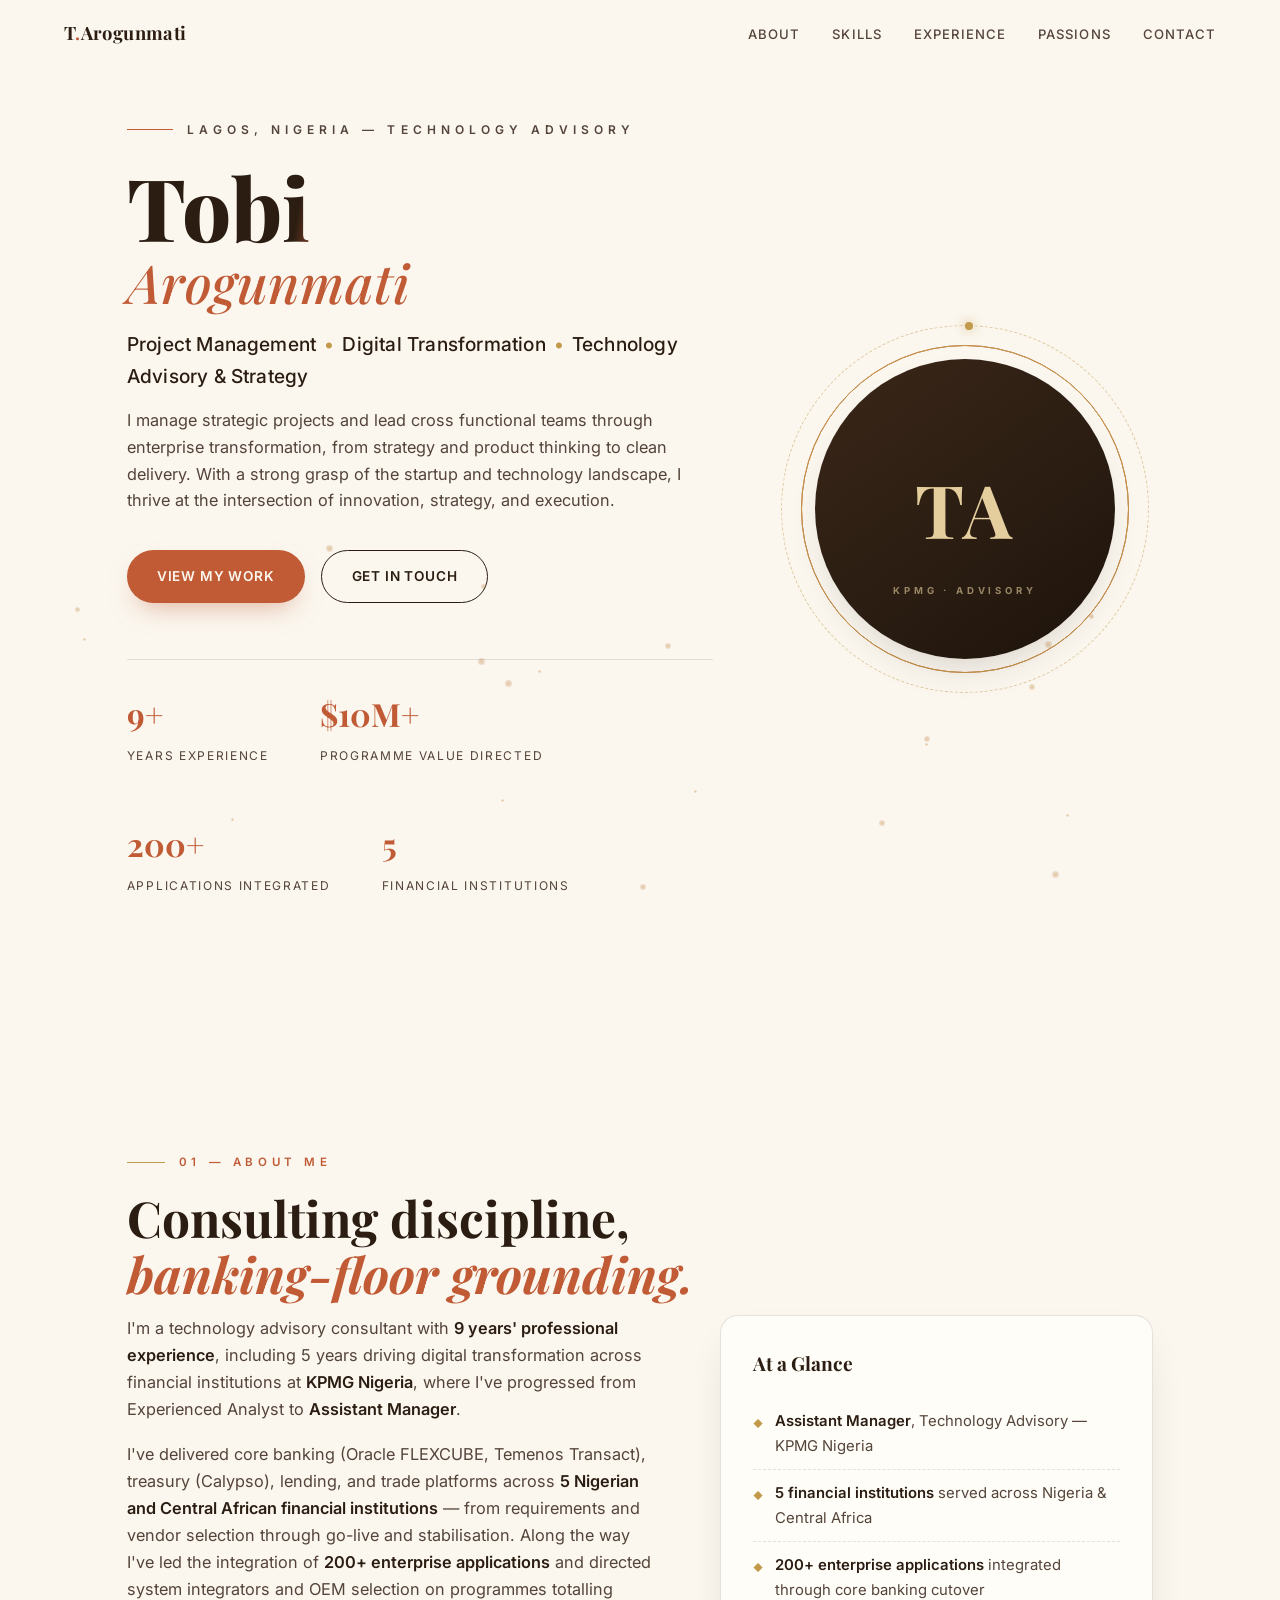
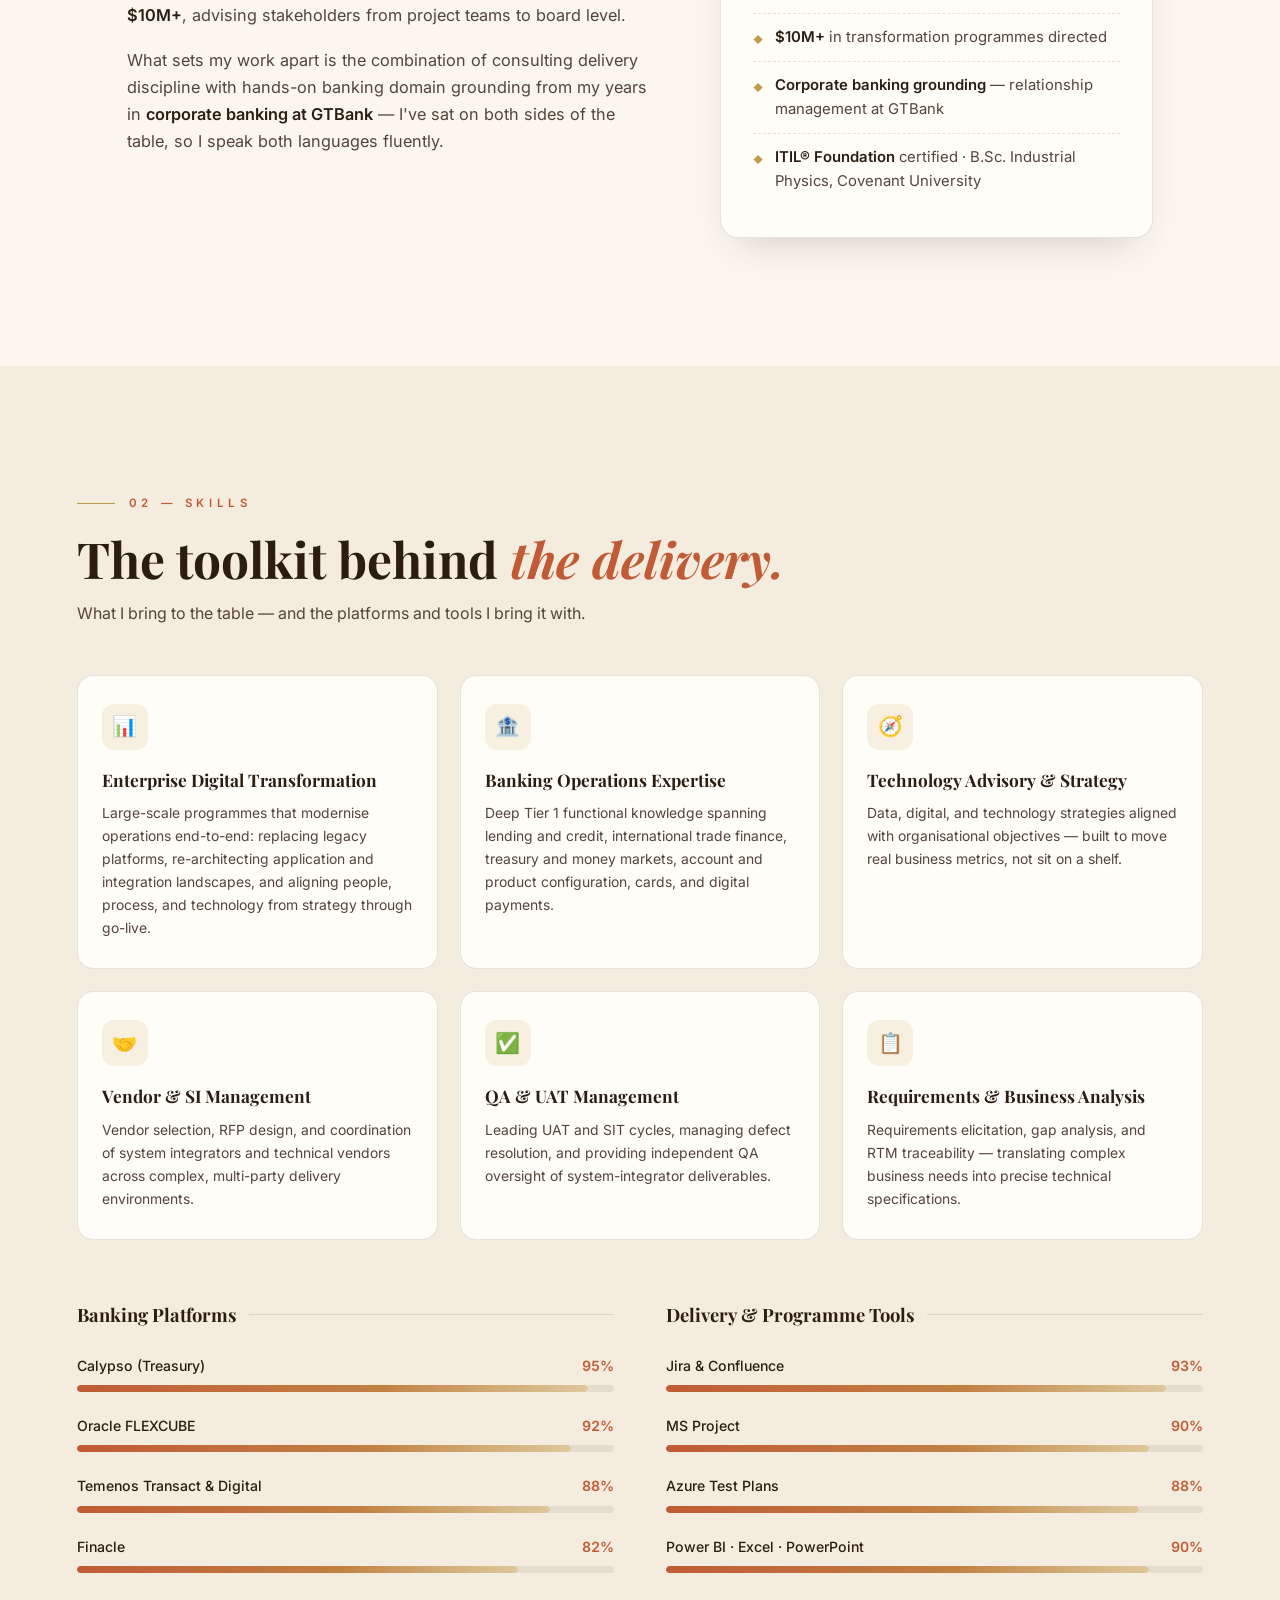
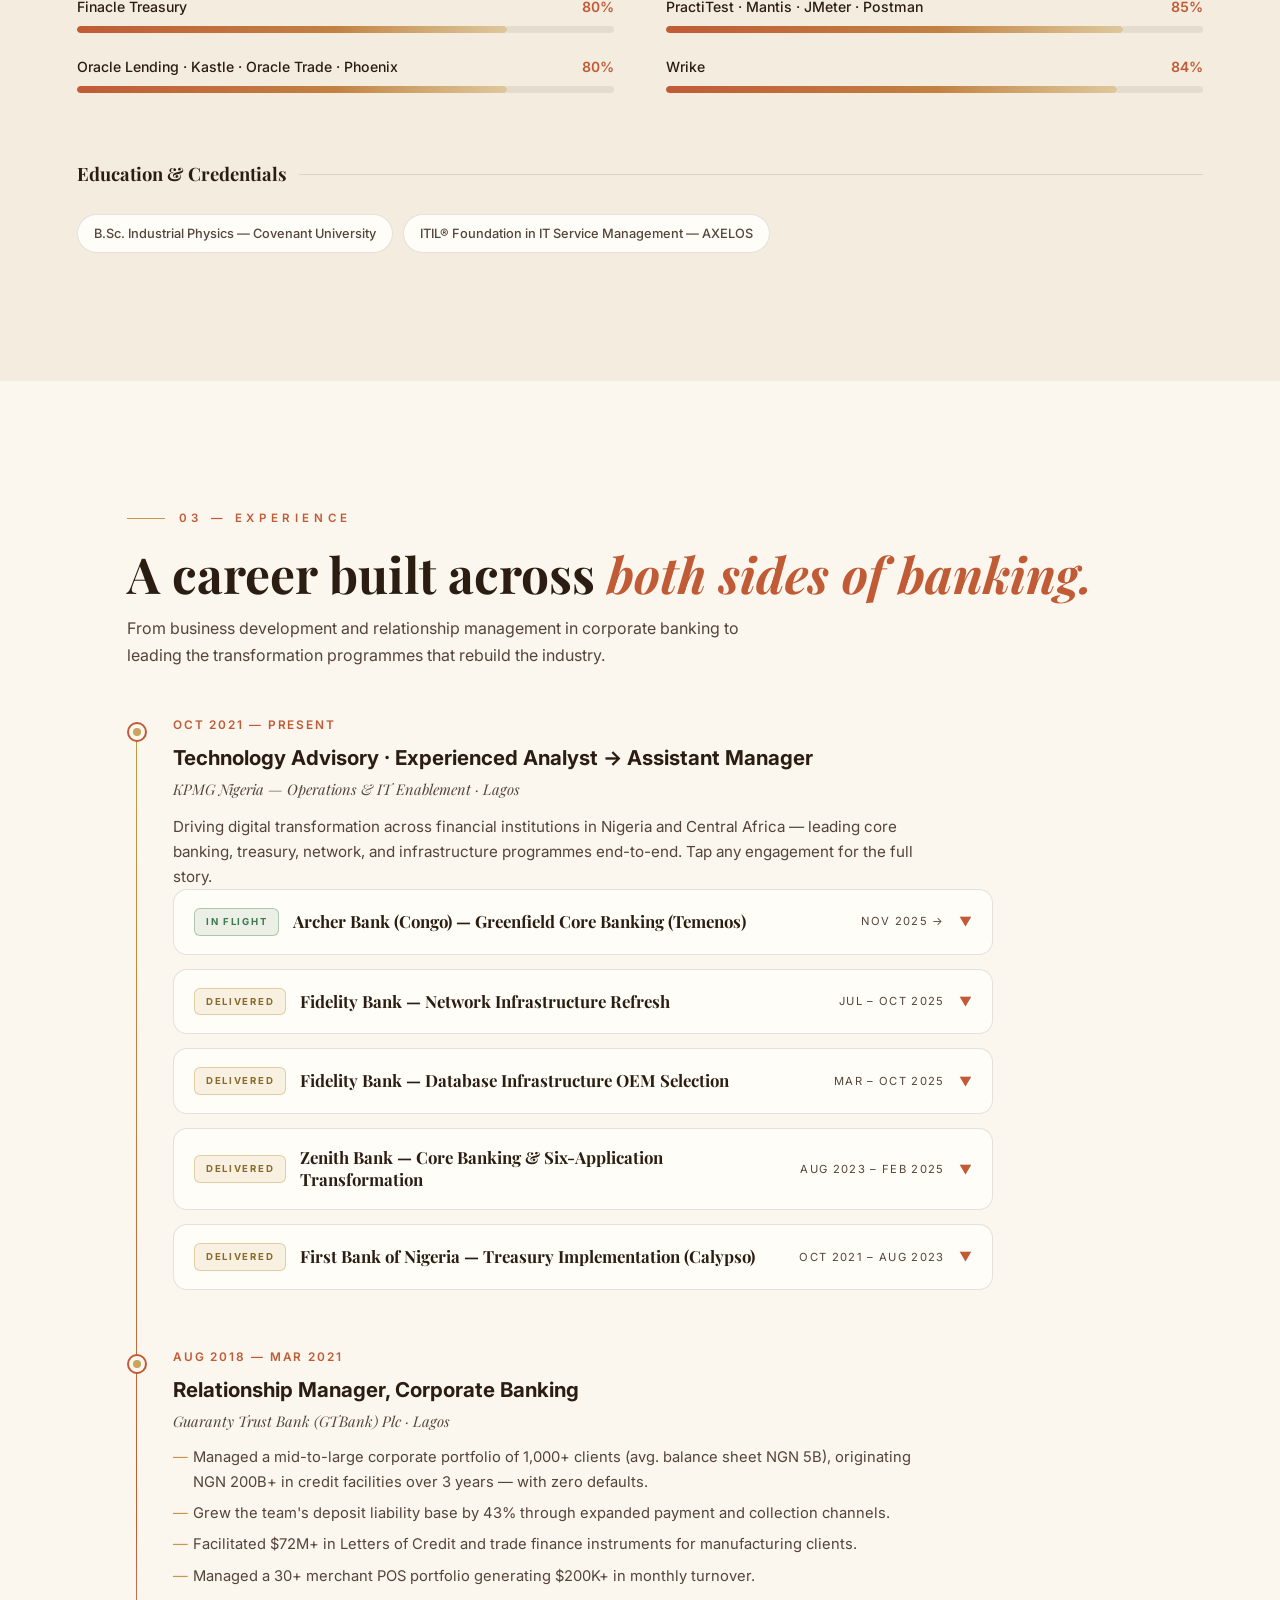
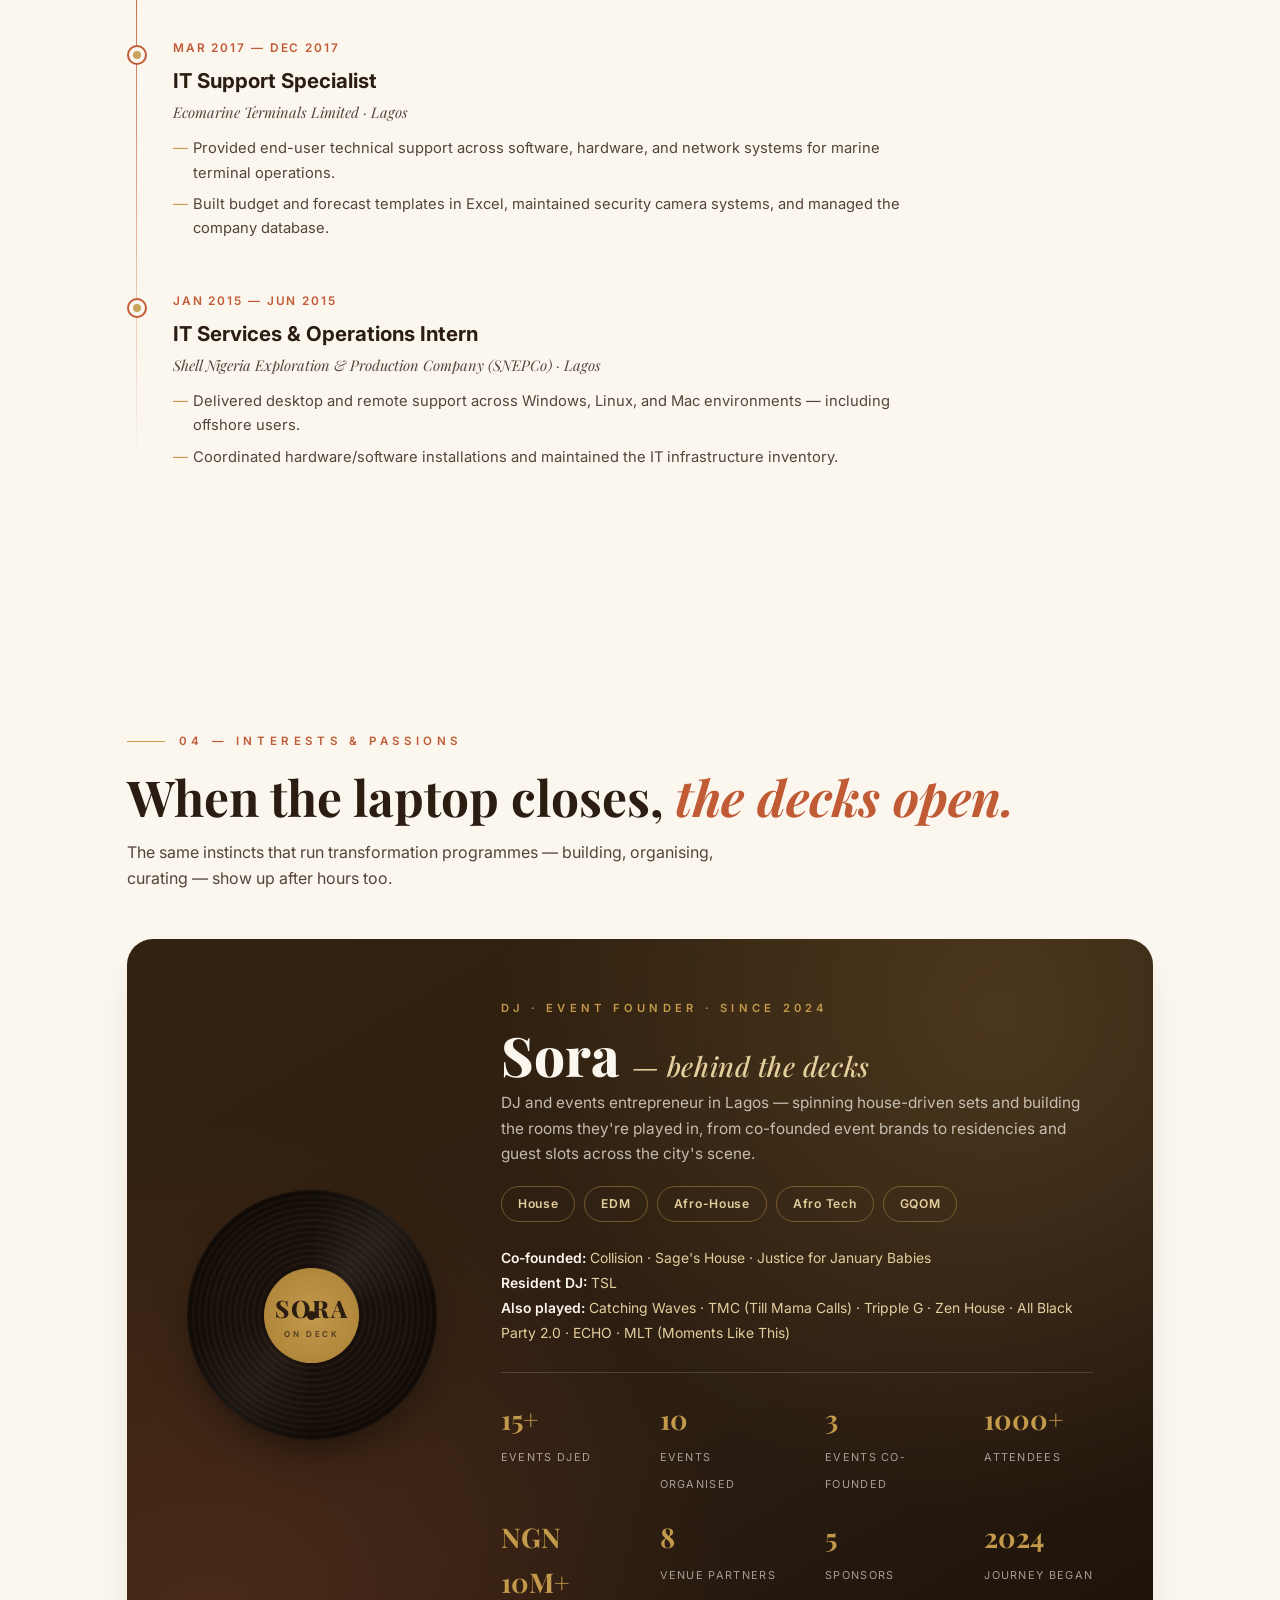
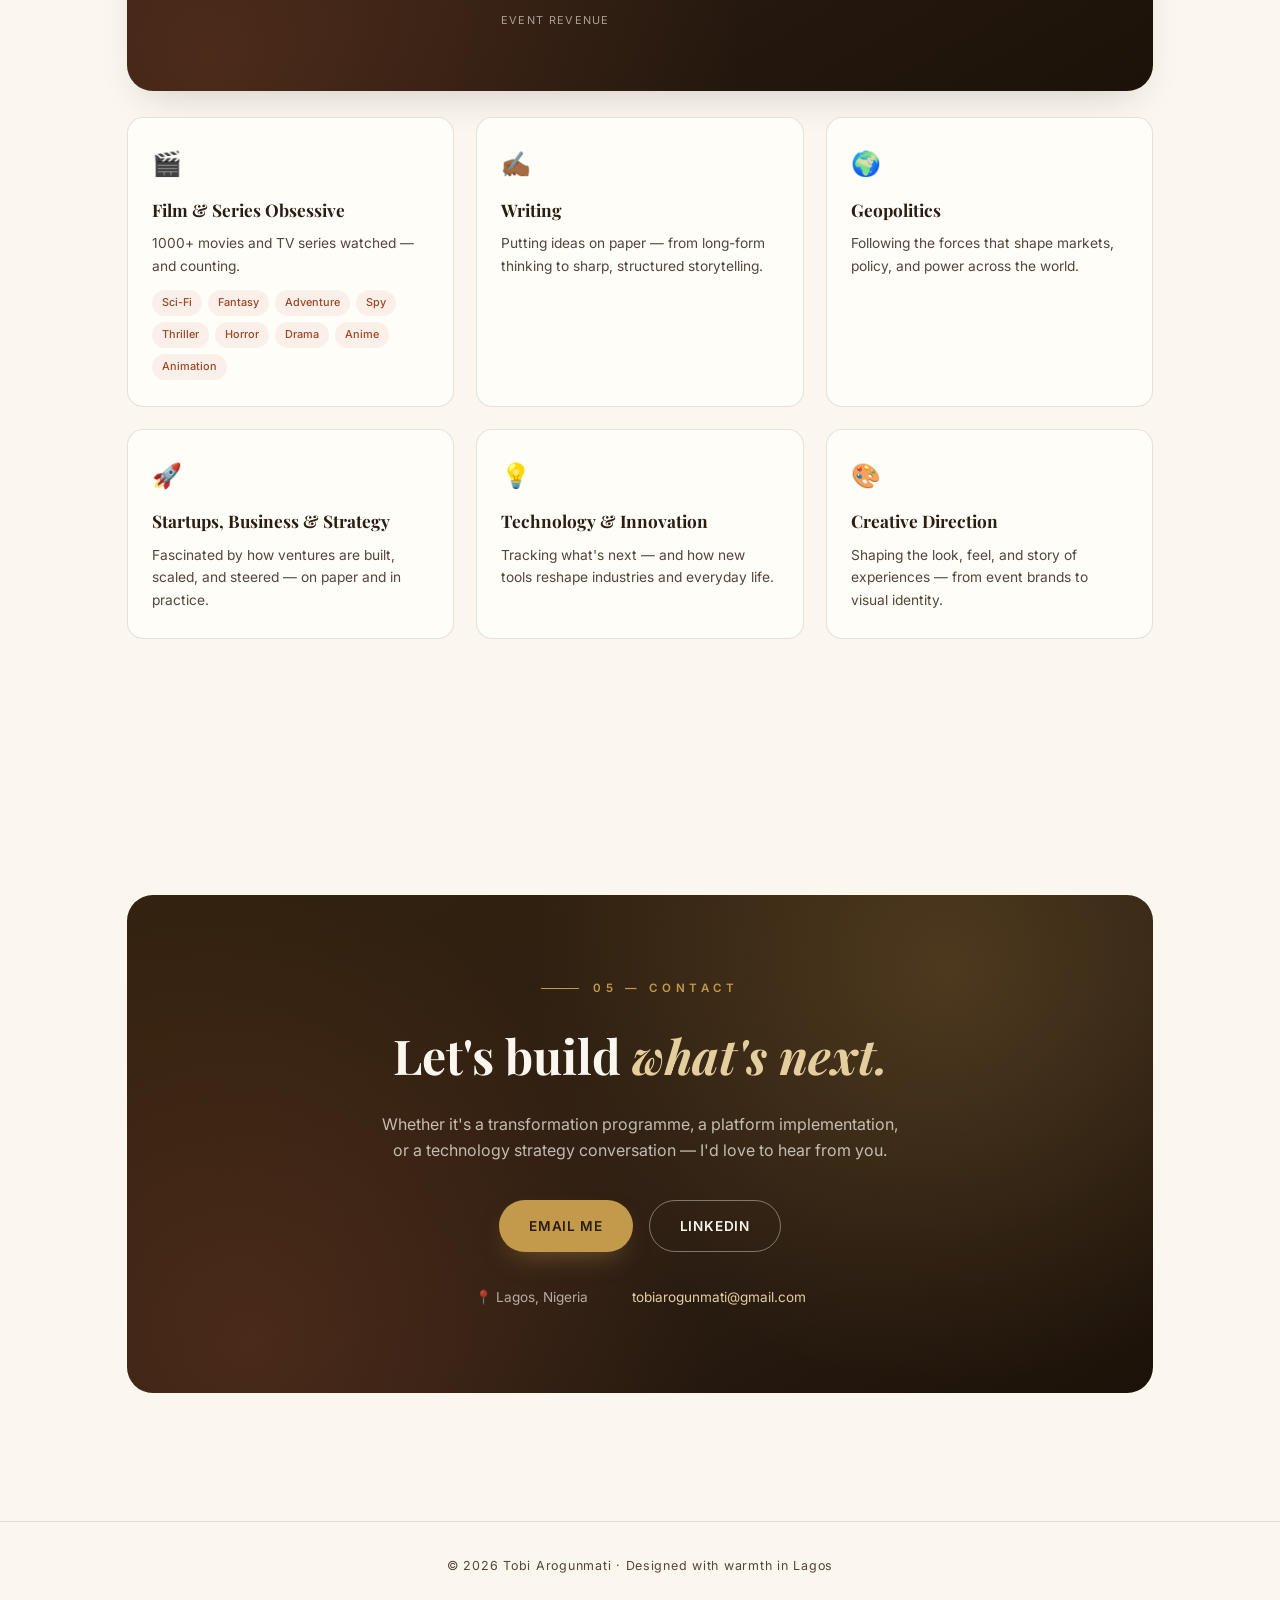
==== commit e19a2b15: "Rename oluwatobi-arogunmati-portfoliov7.html to index.html Reuploading New page without dark mode" ====
--- a/index.html
+++ b/index.html
@@ -3,15 +3,15 @@
 <head>
 <meta charset="UTF-8">
 <meta name="viewport" content="width=device-width, initial-scale=1.0">
-<meta name="color-scheme" content="light only">
+<meta name="color-scheme" content="only light">
 <title>Tobi Arogunmati — Technology Advisory & Digital Transformation</title>
 <link rel="preconnect" href="https://fonts.googleapis.com">
 <link rel="preconnect" href="https://fonts.gstatic.com" crossorigin>
 <link href="https://fonts.googleapis.com/css2?family=Playfair+Display:ital,wght@0,400;0,500;0,600;0,700;0,800;1,400;1,500&family=Inter:wght@300;400;500;600;700&display=swap" rel="stylesheet">
 <style>
-html{color-scheme:light only}
+html{color-scheme:only light}
 :root{
-  color-scheme:light only;
+  color-scheme:only light;
   --cream:#FBF7EF;
   --cream-2:#F4EDDF;
   --ink:#2B1D12;
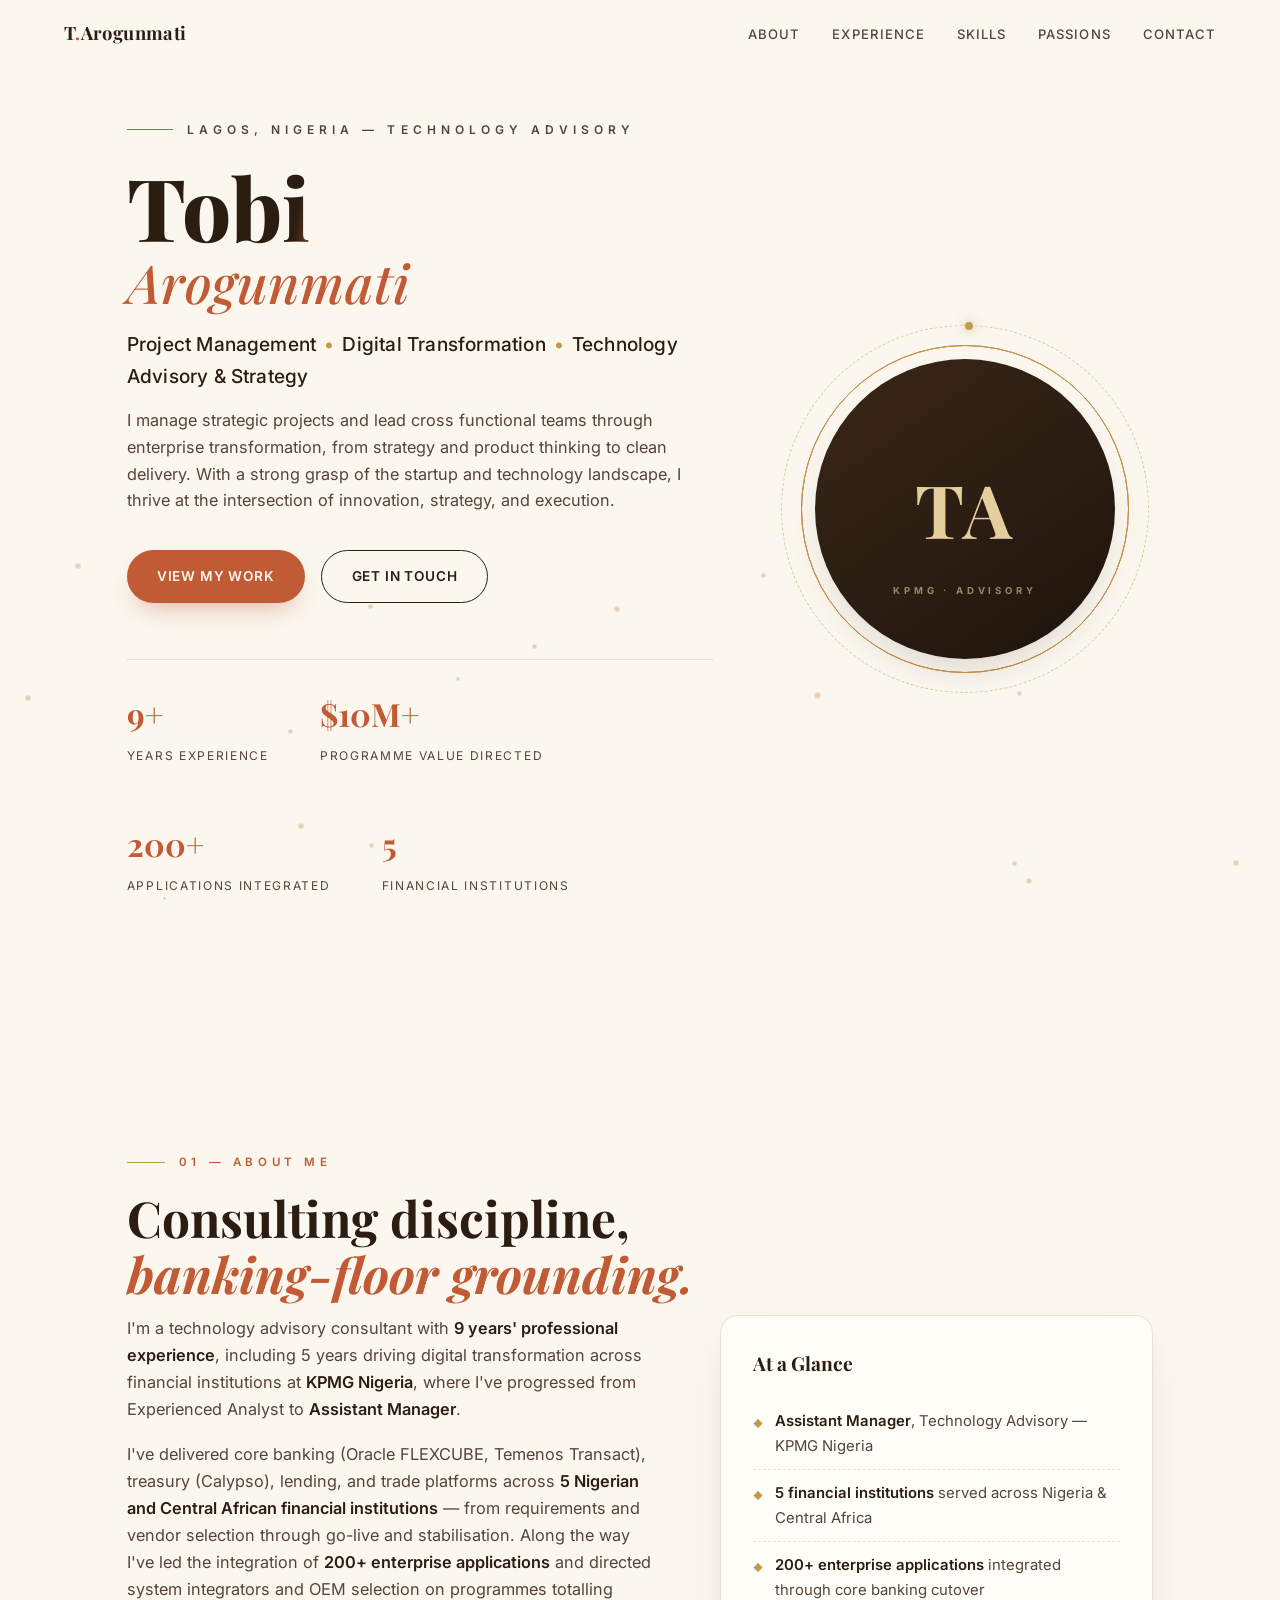
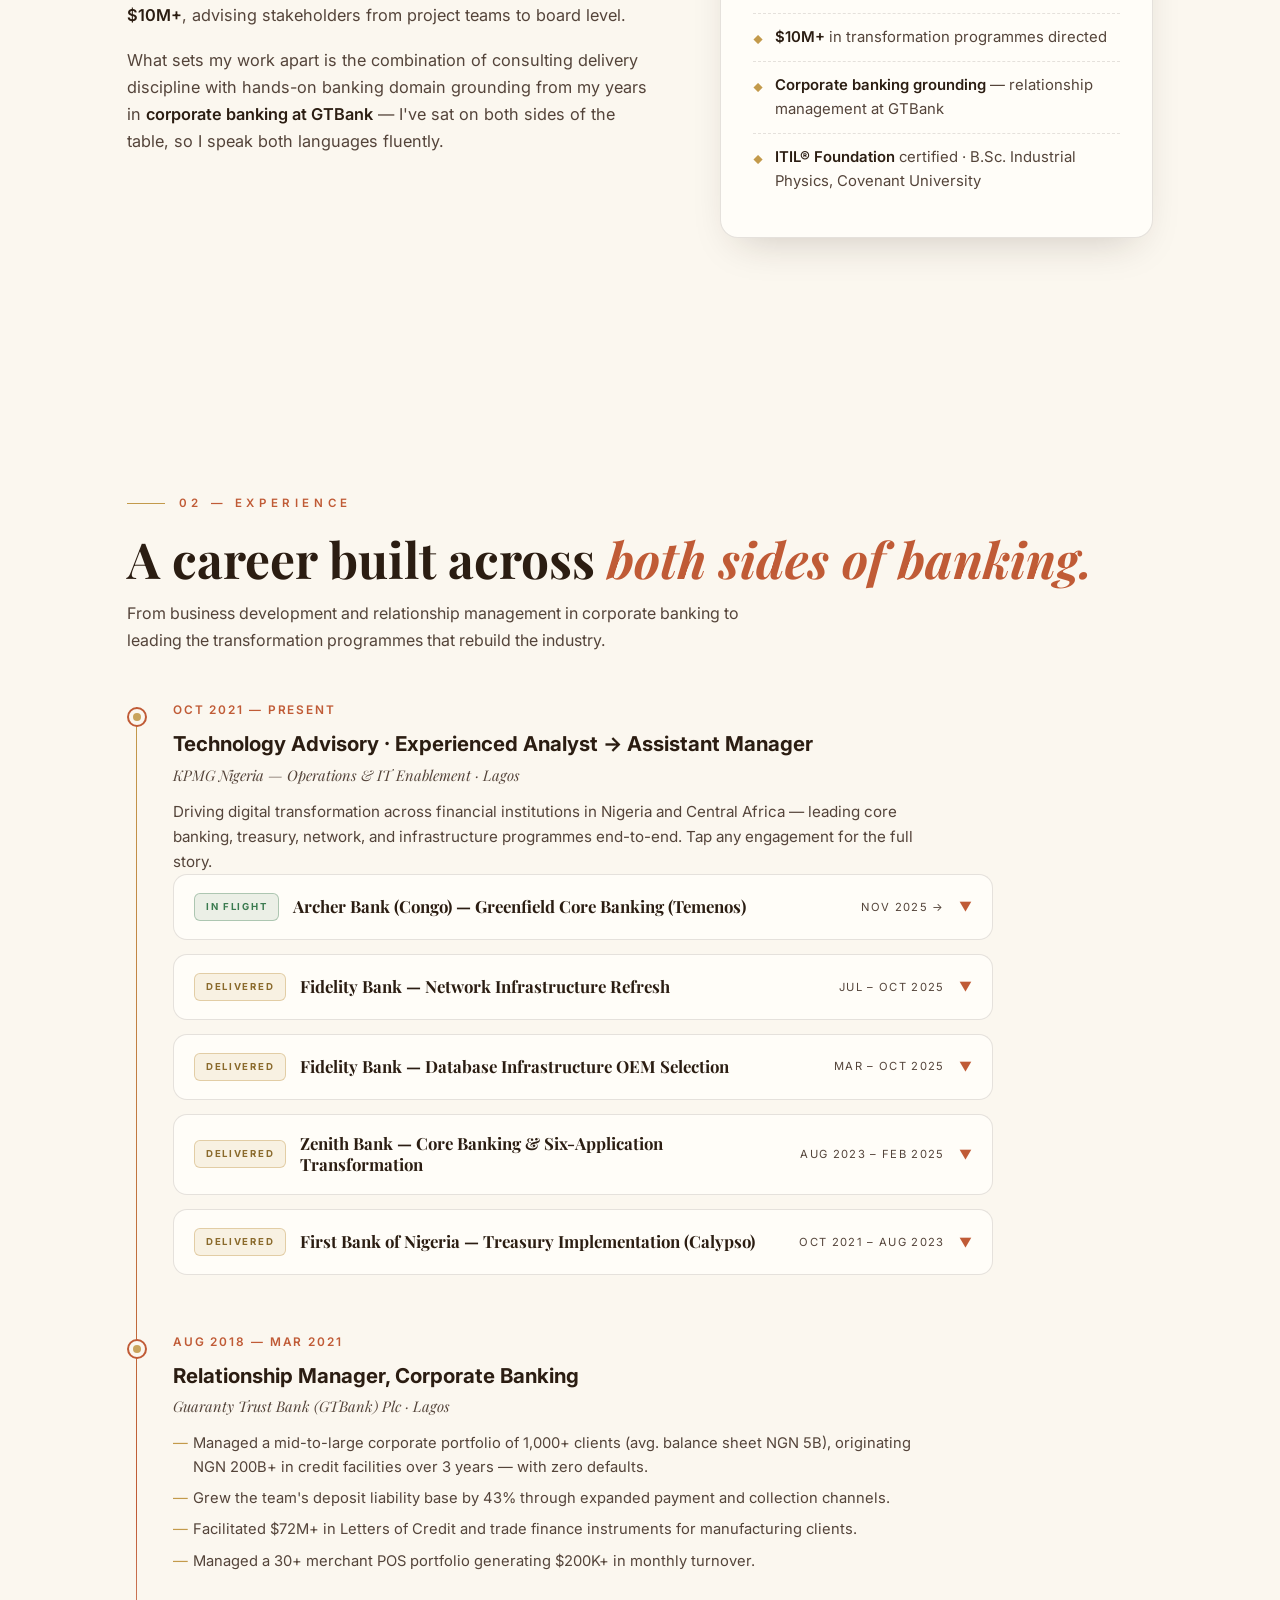
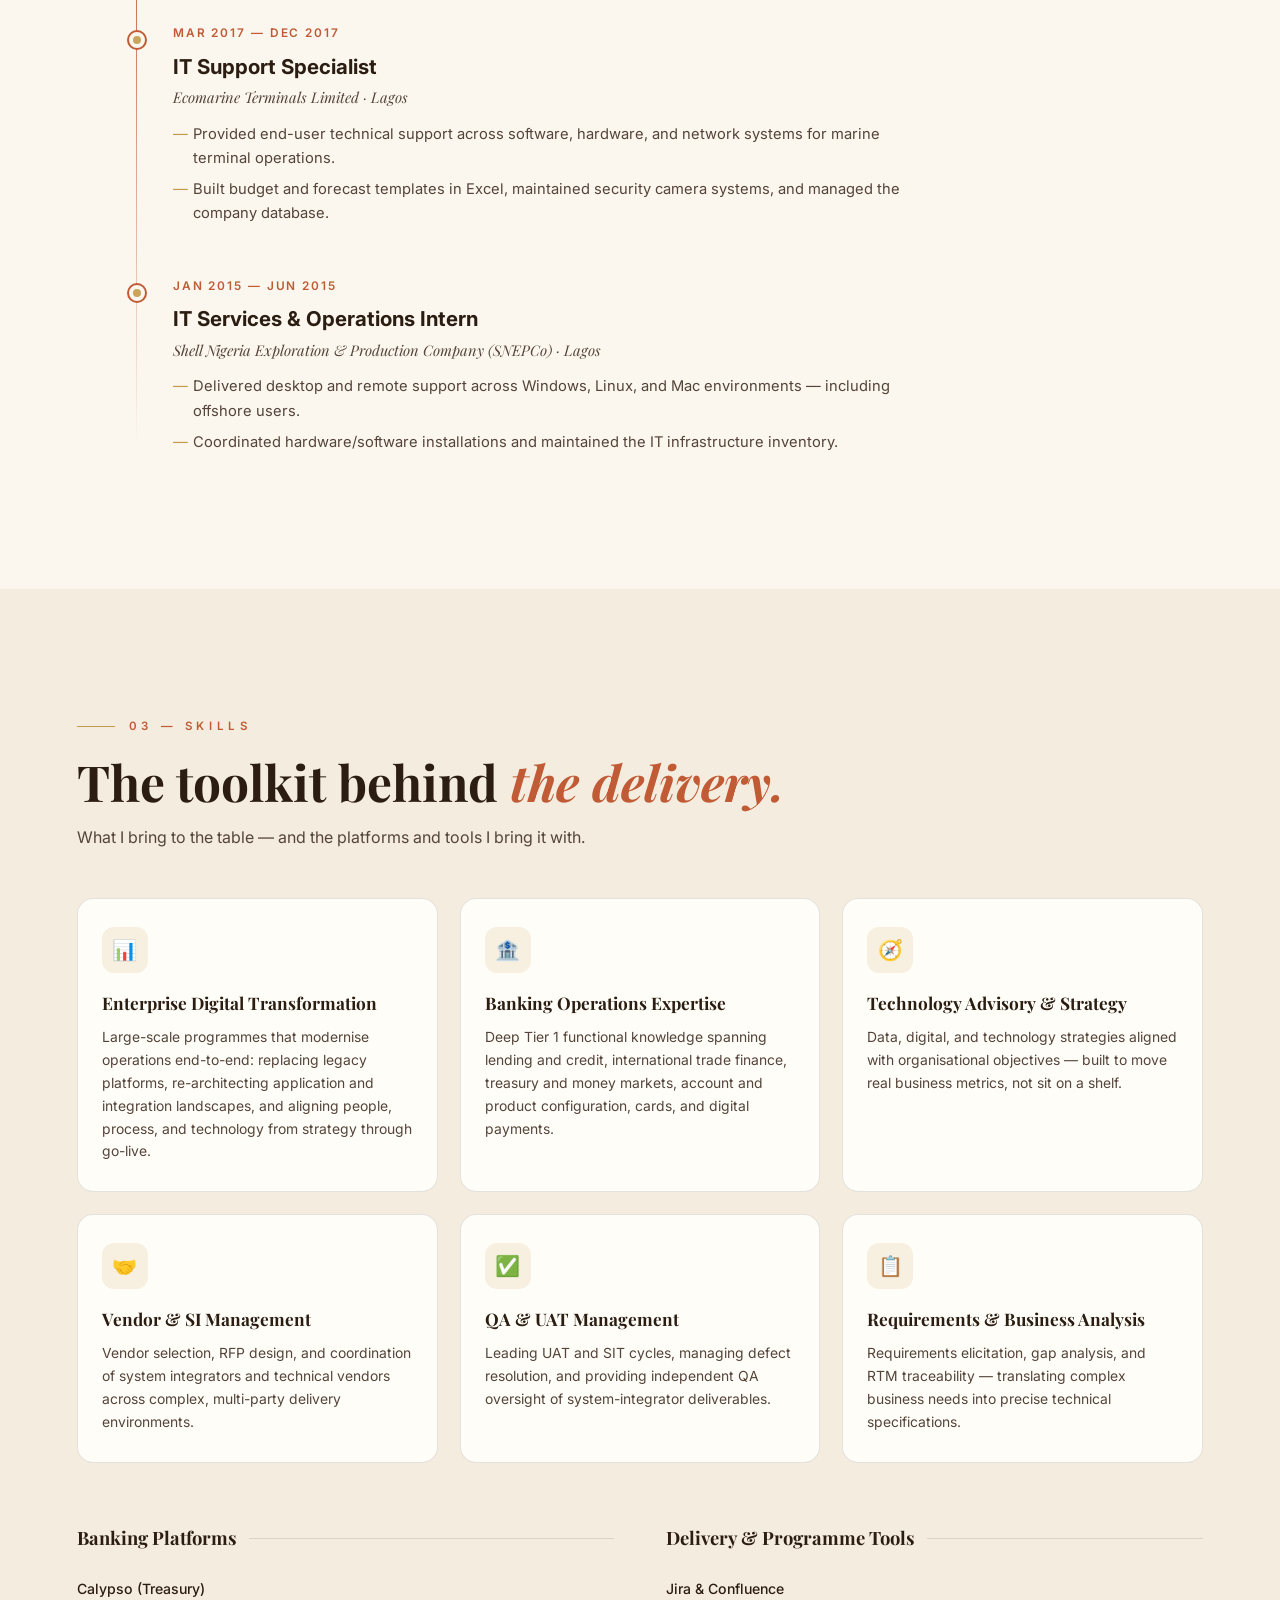
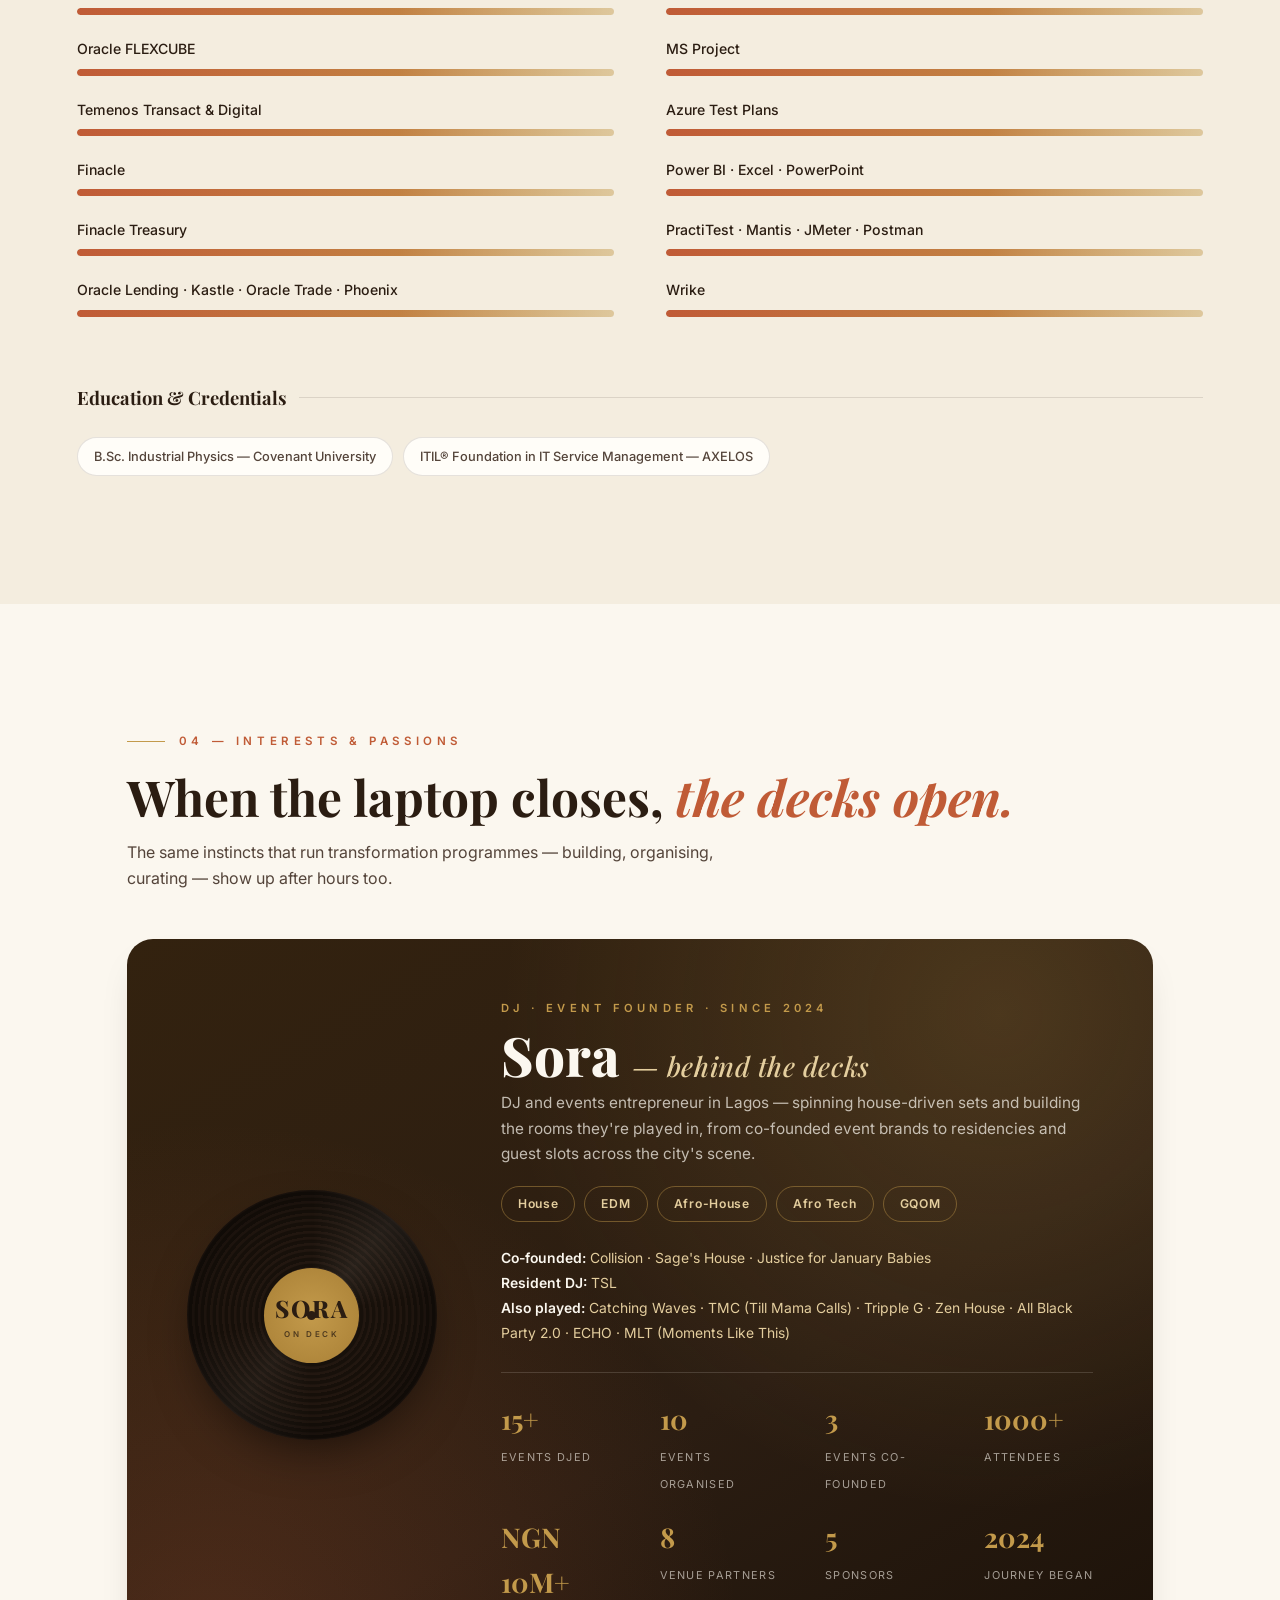
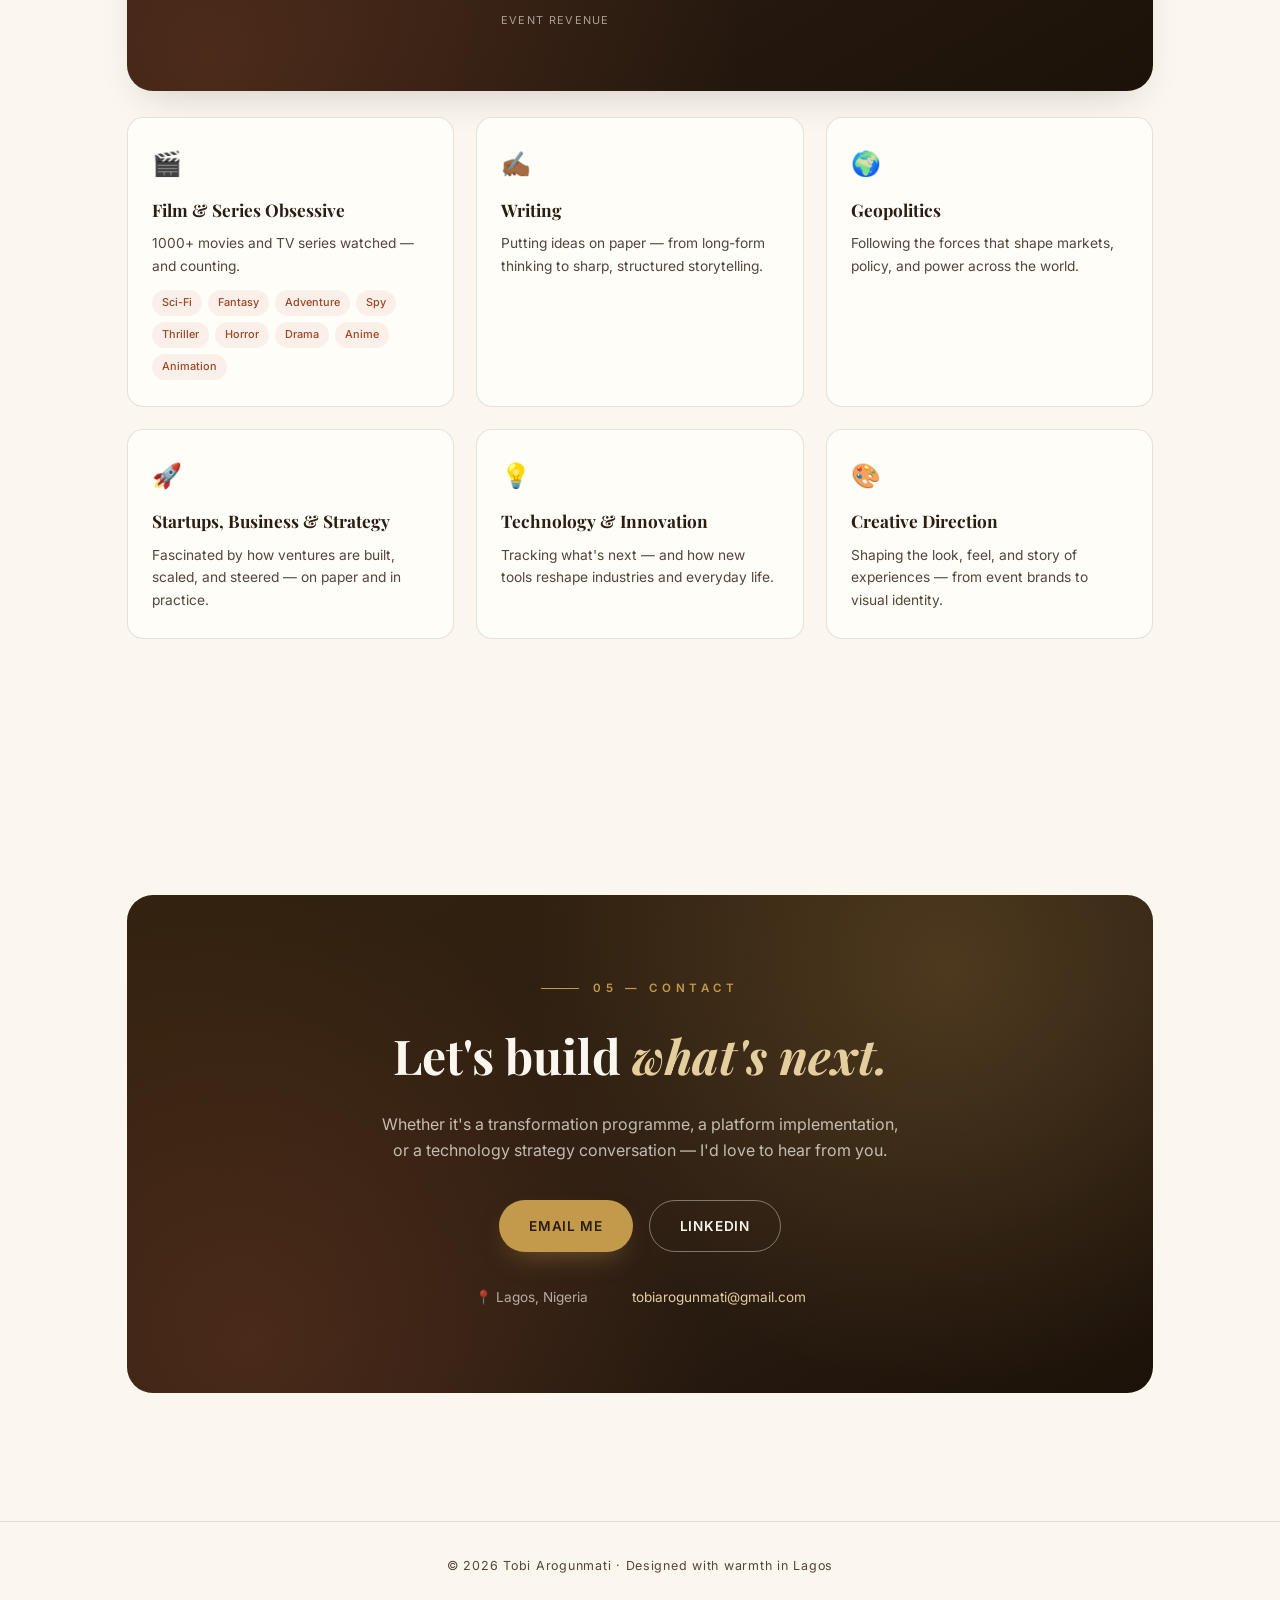
==== commit f37952f3: "Add files via upload New changes to move experience before skills, remove percentages from skill bar" ====
--- a/index.html
+++ b/index.html
@@ -247,7 +247,6 @@
 .skill-block h3::after{content:'';flex:1;height:1px;background:var(--line)}
 .skill{margin-bottom:22px}
 .skill-head{display:flex;justify-content:space-between;font-size:.88rem;font-weight:500;margin-bottom:8px}
-.skill-head span:last-child{color:var(--terracotta);font-weight:600;font-variant-numeric:tabular-nums}
 .bar{height:7px;background:rgba(43,29,18,.08);border-radius:99px;overflow:hidden}
 .bar-fill{
   height:100%;width:0;border-radius:99px;
@@ -498,8 +497,8 @@
   <button id="menuBtn" aria-label="Toggle menu"><span></span><span></span><span></span></button>
   <ul class="nav-links" id="navLinks">
     <li><a href="#about">About</a></li>
+    <li><a href="#experience">Experience</a></li>
     <li><a href="#skills">Skills</a></li>
-    <li><a href="#experience">Experience</a></li>
     <li><a href="#passions">Passions</a></li>
     <li><a href="#contact">Contact</a></li>
   </ul>
@@ -568,53 +567,9 @@
   </div>
 </section>
 
-<!-- ============ SKILLS ============ -->
-<section id="skills">
-  <div class="inner">
-    <div class="eyebrow reveal">02 — Skills</div>
-    <h2 class="section-title reveal d1">The toolkit behind <em>the delivery.</em></h2>
-    <p class="section-sub reveal d2">What I bring to the table — and the platforms and tools I bring it with.</p>
-    <div class="comp-grid">
-      <div class="comp-card reveal d1"><div class="comp-icon">📊</div><h4>Enterprise Digital Transformation</h4><p>Large-scale programmes that modernise operations end-to-end: replacing legacy platforms, re-architecting application and integration landscapes, and aligning people, process, and technology from strategy through go-live.</p></div>
-      <div class="comp-card reveal d2"><div class="comp-icon">🏦</div><h4>Banking Operations Expertise</h4><p>Deep Tier 1 functional knowledge spanning lending and credit, international trade finance, treasury and money markets, account and product configuration, cards, and digital payments.</p></div>
-      <div class="comp-card reveal d3"><div class="comp-icon">🧭</div><h4>Technology Advisory &amp; Strategy</h4><p>Data, digital, and technology strategies aligned with organisational objectives — built to move real business metrics, not sit on a shelf.</p></div>
-      <div class="comp-card reveal d1"><div class="comp-icon">🤝</div><h4>Vendor &amp; SI Management</h4><p>Vendor selection, RFP design, and coordination of system integrators and technical vendors across complex, multi-party delivery environments.</p></div>
-      <div class="comp-card reveal d2"><div class="comp-icon">✅</div><h4>QA &amp; UAT Management</h4><p>Leading UAT and SIT cycles, managing defect resolution, and providing independent QA oversight of system-integrator deliverables.</p></div>
-      <div class="comp-card reveal d3"><div class="comp-icon">📋</div><h4>Requirements &amp; Business Analysis</h4><p>Requirements elicitation, gap analysis, and RTM traceability — translating complex business needs into precise technical specifications.</p></div>
-    </div>
-    <div class="skills-grid">
-      <div class="skill-block reveal d1">
-        <h3>Banking Platforms</h3>
-        <div class="skill"><div class="skill-head"><span>Calypso (Treasury)</span><span>95%</span></div><div class="bar"><div class="bar-fill" data-w="95"></div></div></div>
-        <div class="skill"><div class="skill-head"><span>Oracle FLEXCUBE</span><span>92%</span></div><div class="bar"><div class="bar-fill" data-w="92"></div></div></div>
-        <div class="skill"><div class="skill-head"><span>Temenos Transact &amp; Digital</span><span>88%</span></div><div class="bar"><div class="bar-fill" data-w="88"></div></div></div>
-        <div class="skill"><div class="skill-head"><span>Finacle</span><span>82%</span></div><div class="bar"><div class="bar-fill" data-w="82"></div></div></div>
-        <div class="skill"><div class="skill-head"><span>Finacle Treasury</span><span>80%</span></div><div class="bar"><div class="bar-fill" data-w="80"></div></div></div>
-        <div class="skill"><div class="skill-head"><span>Oracle Lending · Kastle · Oracle Trade · Phoenix</span><span>80%</span></div><div class="bar"><div class="bar-fill" data-w="80"></div></div></div>
-      </div>
-      <div class="skill-block reveal d2">
-        <h3>Delivery &amp; Programme Tools</h3>
-        <div class="skill"><div class="skill-head"><span>Jira &amp; Confluence</span><span>93%</span></div><div class="bar"><div class="bar-fill" data-w="93"></div></div></div>
-        <div class="skill"><div class="skill-head"><span>MS Project</span><span>90%</span></div><div class="bar"><div class="bar-fill" data-w="90"></div></div></div>
-        <div class="skill"><div class="skill-head"><span>Azure Test Plans</span><span>88%</span></div><div class="bar"><div class="bar-fill" data-w="88"></div></div></div>
-        <div class="skill"><div class="skill-head"><span>Power BI · Excel · PowerPoint</span><span>90%</span></div><div class="bar"><div class="bar-fill" data-w="90"></div></div></div>
-        <div class="skill"><div class="skill-head"><span>PractiTest · Mantis · JMeter · Postman</span><span>85%</span></div><div class="bar"><div class="bar-fill" data-w="85"></div></div></div>
-        <div class="skill"><div class="skill-head"><span>Wrike</span><span>84%</span></div><div class="bar"><div class="bar-fill" data-w="84"></div></div></div>
-      </div>
-    </div>
-    <div class="skill-block reveal d3" style="margin-top:44px">
-      <h3>Education &amp; Credentials</h3>
-      <div class="chip-row">
-        <span class="chip">B.Sc. Industrial Physics — Covenant University</span>
-        <span class="chip">ITIL® Foundation in IT Service Management — AXELOS</span>
-      </div>
-    </div>
-  </div>
-</section>
-
 <!-- ============ EXPERIENCE ============ -->
 <section id="experience">
-  <div class="eyebrow reveal">03 — Experience</div>
+  <div class="eyebrow reveal">02 — Experience</div>
   <h2 class="section-title reveal d1">A career built across <em>both sides of banking.</em></h2>
   <p class="section-sub reveal d2">From business development and relationship management in corporate banking to leading the transformation programmes that rebuild the industry.</p>
 
@@ -725,6 +680,50 @@
         <li>Delivered desktop and remote support across Windows, Linux, and Mac environments — including offshore users.</li>
         <li>Coordinated hardware/software installations and maintained the IT infrastructure inventory.</li>
       </ul>
+    </div>
+  </div>
+</section>
+
+<!-- ============ SKILLS ============ -->
+<section id="skills">
+  <div class="inner">
+    <div class="eyebrow reveal">03 — Skills</div>
+    <h2 class="section-title reveal d1">The toolkit behind <em>the delivery.</em></h2>
+    <p class="section-sub reveal d2">What I bring to the table — and the platforms and tools I bring it with.</p>
+    <div class="comp-grid">
+      <div class="comp-card reveal d1"><div class="comp-icon">📊</div><h4>Enterprise Digital Transformation</h4><p>Large-scale programmes that modernise operations end-to-end: replacing legacy platforms, re-architecting application and integration landscapes, and aligning people, process, and technology from strategy through go-live.</p></div>
+      <div class="comp-card reveal d2"><div class="comp-icon">🏦</div><h4>Banking Operations Expertise</h4><p>Deep Tier 1 functional knowledge spanning lending and credit, international trade finance, treasury and money markets, account and product configuration, cards, and digital payments.</p></div>
+      <div class="comp-card reveal d3"><div class="comp-icon">🧭</div><h4>Technology Advisory &amp; Strategy</h4><p>Data, digital, and technology strategies aligned with organisational objectives — built to move real business metrics, not sit on a shelf.</p></div>
+      <div class="comp-card reveal d1"><div class="comp-icon">🤝</div><h4>Vendor &amp; SI Management</h4><p>Vendor selection, RFP design, and coordination of system integrators and technical vendors across complex, multi-party delivery environments.</p></div>
+      <div class="comp-card reveal d2"><div class="comp-icon">✅</div><h4>QA &amp; UAT Management</h4><p>Leading UAT and SIT cycles, managing defect resolution, and providing independent QA oversight of system-integrator deliverables.</p></div>
+      <div class="comp-card reveal d3"><div class="comp-icon">📋</div><h4>Requirements &amp; Business Analysis</h4><p>Requirements elicitation, gap analysis, and RTM traceability — translating complex business needs into precise technical specifications.</p></div>
+    </div>
+    <div class="skills-grid">
+      <div class="skill-block reveal d1">
+        <h3>Banking Platforms</h3>
+        <div class="skill"><div class="skill-head"><span>Calypso (Treasury)</span></div><div class="bar"><div class="bar-fill" data-w="100"></div></div></div>
+        <div class="skill"><div class="skill-head"><span>Oracle FLEXCUBE</span></div><div class="bar"><div class="bar-fill" data-w="100"></div></div></div>
+        <div class="skill"><div class="skill-head"><span>Temenos Transact &amp; Digital</span></div><div class="bar"><div class="bar-fill" data-w="100"></div></div></div>
+        <div class="skill"><div class="skill-head"><span>Finacle</span></div><div class="bar"><div class="bar-fill" data-w="100"></div></div></div>
+        <div class="skill"><div class="skill-head"><span>Finacle Treasury</span></div><div class="bar"><div class="bar-fill" data-w="100"></div></div></div>
+        <div class="skill"><div class="skill-head"><span>Oracle Lending · Kastle · Oracle Trade · Phoenix</span></div><div class="bar"><div class="bar-fill" data-w="100"></div></div></div>
+      </div>
+      <div class="skill-block reveal d2">
+        <h3>Delivery &amp; Programme Tools</h3>
+        <div class="skill"><div class="skill-head"><span>Jira &amp; Confluence</span></div><div class="bar"><div class="bar-fill" data-w="100"></div></div></div>
+        <div class="skill"><div class="skill-head"><span>MS Project</span></div><div class="bar"><div class="bar-fill" data-w="100"></div></div></div>
+        <div class="skill"><div class="skill-head"><span>Azure Test Plans</span></div><div class="bar"><div class="bar-fill" data-w="100"></div></div></div>
+        <div class="skill"><div class="skill-head"><span>Power BI · Excel · PowerPoint</span></div><div class="bar"><div class="bar-fill" data-w="100"></div></div></div>
+        <div class="skill"><div class="skill-head"><span>PractiTest · Mantis · JMeter · Postman</span></div><div class="bar"><div class="bar-fill" data-w="100"></div></div></div>
+        <div class="skill"><div class="skill-head"><span>Wrike</span></div><div class="bar"><div class="bar-fill" data-w="100"></div></div></div>
+      </div>
+    </div>
+    <div class="skill-block reveal d3" style="margin-top:44px">
+      <h3>Education &amp; Credentials</h3>
+      <div class="chip-row">
+        <span class="chip">B.Sc. Industrial Physics — Covenant University</span>
+        <span class="chip">ITIL® Foundation in IT Service Management — AXELOS</span>
+      </div>
     </div>
   </div>
 </section>
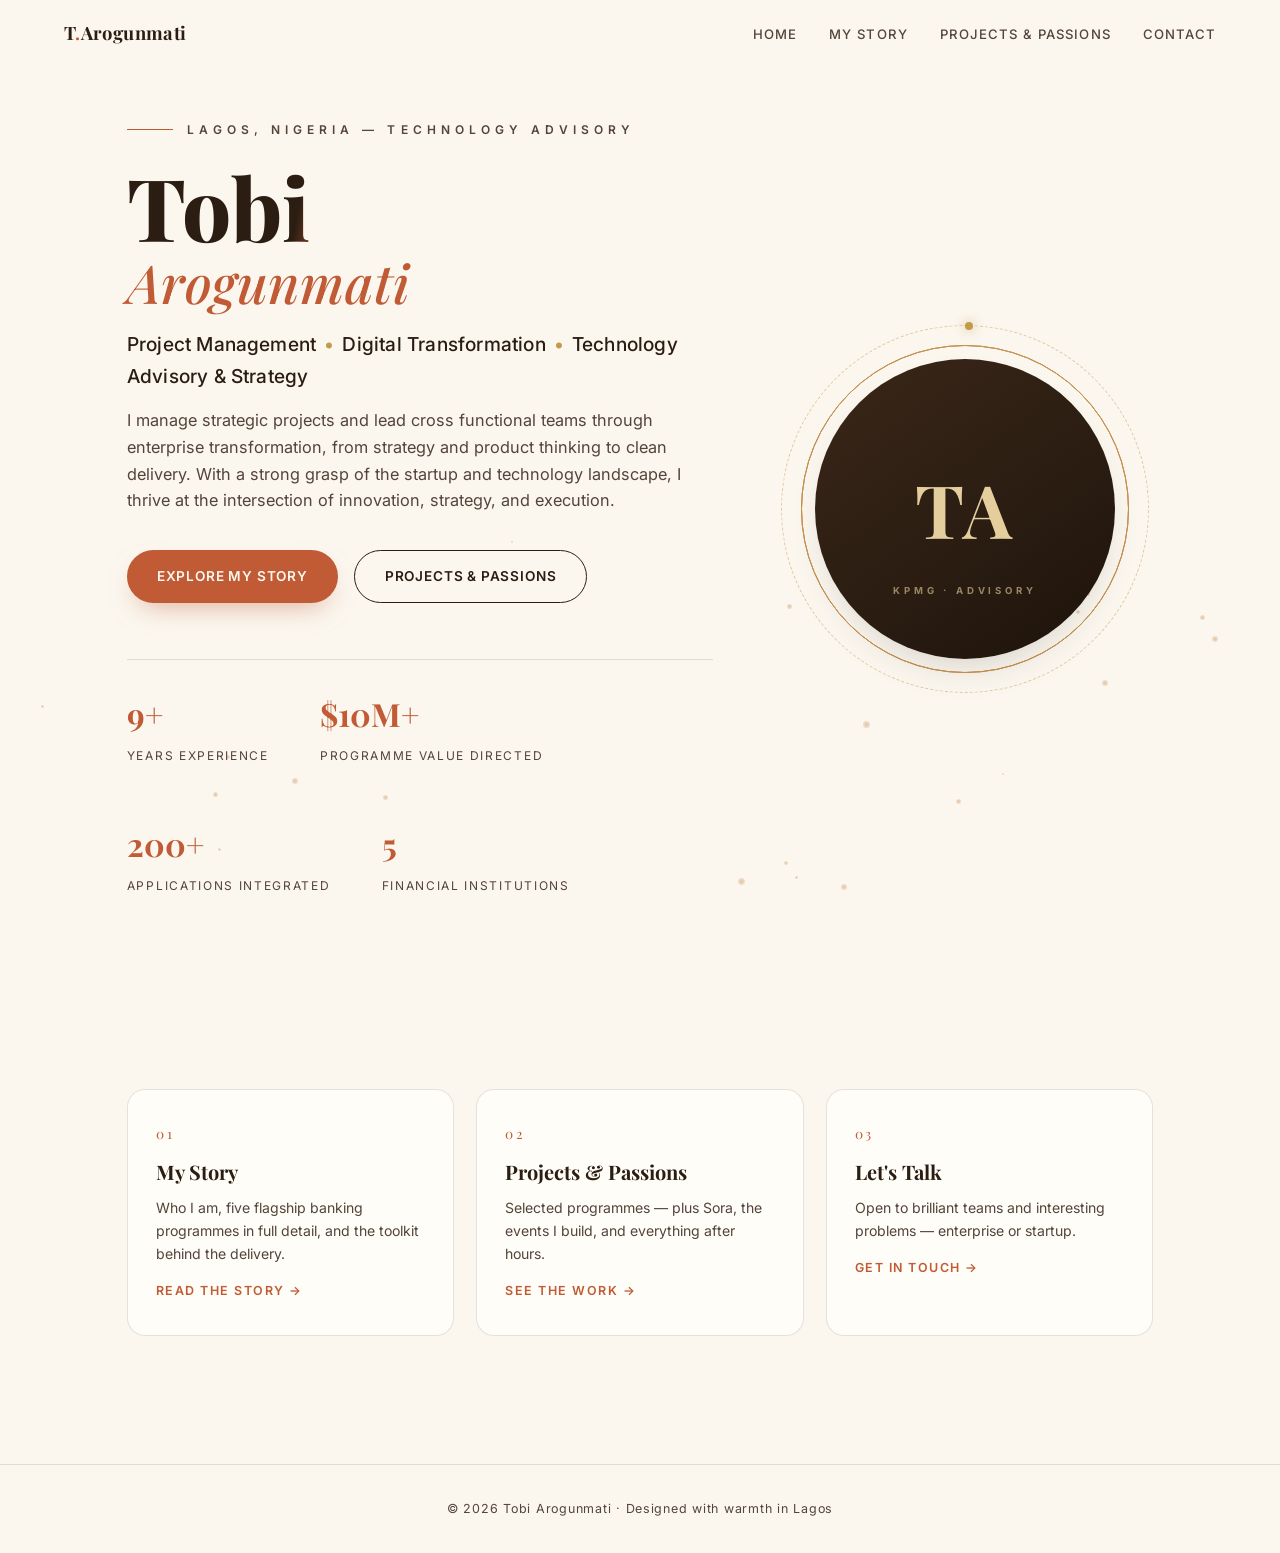
==== commit 87378db9: "Add files via upload New Version" ====
--- a/index.html
+++ b/index.html
@@ -8,504 +8,26 @@
 <link rel="preconnect" href="https://fonts.googleapis.com">
 <link rel="preconnect" href="https://fonts.gstatic.com" crossorigin>
 <link href="https://fonts.googleapis.com/css2?family=Playfair+Display:ital,wght@0,400;0,500;0,600;0,700;0,800;1,400;1,500&family=Inter:wght@300;400;500;600;700&display=swap" rel="stylesheet">
-<style>
-html{color-scheme:only light}
-:root{
-  color-scheme:only light;
-  --cream:#FBF7EF;
-  --cream-2:#F4EDDF;
-  --ink:#2B1D12;
-  --ink-soft:#54443A;
-  --terracotta:#C05B36;
-  --terracotta-deep:#9E4526;
-  --gold:#C39A4B;
-  --gold-soft:#E4CE9E;
-  --card:#FFFDF8;
-  --line:rgba(43,29,18,.12);
-  --shadow:0 18px 40px -18px rgba(43,29,18,.22);
-}
-*{margin:0;padding:0;box-sizing:border-box}
-html{scroll-behavior:smooth}
-body{
-  font-family:'Inter',sans-serif;
-  background:var(--cream);
-  color:var(--ink);
-  line-height:1.65;
-  overflow-x:hidden;
-  -webkit-font-smoothing:antialiased;
-}
-::selection{background:var(--gold-soft);color:var(--ink)}
-h1,h2,h3,.serif{font-family:'Playfair Display',serif}
-
-/* ============ LOADING SCREEN ============ */
-#loader{
-  position:fixed;inset:0;z-index:1000;
-  background:var(--cream);
-  display:flex;flex-direction:column;align-items:center;justify-content:center;gap:22px;
-  transition:opacity .8s ease,visibility .8s ease;
-}
-#loader.hidden{opacity:0;visibility:hidden}
-.loader-mark{
-  width:84px;height:84px;border-radius:50%;
-  border:1px solid var(--gold);
-  display:flex;align-items:center;justify-content:center;
-  font-family:'Playfair Display',serif;font-size:1.6rem;font-weight:600;color:var(--terracotta);
-  animation:loaderPulse 1.6s ease-in-out infinite;
-  position:relative;
-}
-.loader-mark::after{
-  content:'';position:absolute;inset:-10px;border-radius:50%;
-  border:1px solid rgba(195,154,75,.35);
-  animation:ringGrow 1.6s ease-out infinite;
-}
-@keyframes loaderPulse{0%,100%{transform:scale(1)}50%{transform:scale(1.05)}}
-@keyframes ringGrow{0%{transform:scale(.85);opacity:1}100%{transform:scale(1.3);opacity:0}}
-.loader-text{
-  font-size:.72rem;letter-spacing:.42em;text-transform:uppercase;color:var(--ink-soft);
-  animation:loaderFade 1.6s ease-in-out infinite;
-}
-@keyframes loaderFade{0%,100%{opacity:.35}50%{opacity:1}}
-
-/* ============ PARTICLES ============ */
-#particles{position:fixed;inset:0;pointer-events:none;z-index:0;overflow:hidden}
-.particle{
-  position:absolute;border-radius:50%;
-  background:radial-gradient(circle,rgba(195,154,75,.5),rgba(192,91,54,.15) 70%,transparent);
-  animation:floatUp linear infinite;
-  will-change:transform,opacity;
-}
-@keyframes floatUp{
-  0%{transform:translateY(0) translateX(0);opacity:0}
-  12%{opacity:var(--po,.5)}
-  88%{opacity:var(--po,.5)}
-  100%{transform:translateY(-110vh) translateX(var(--drift,20px));opacity:0}
-}
-
-/* ============ NAV ============ */
-nav{
-  position:fixed;top:0;left:0;right:0;z-index:100;
-  display:flex;align-items:center;justify-content:space-between;
-  padding:18px clamp(20px,5vw,64px);
-  background:rgba(251,247,239,.85);
-  backdrop-filter:blur(14px);-webkit-backdrop-filter:blur(14px);
-  border-bottom:1px solid transparent;
-  transition:border-color .4s ease,box-shadow .4s ease;
-}
-nav.scrolled{border-bottom-color:var(--line);box-shadow:0 6px 24px -18px rgba(43,29,18,.3)}
-.nav-logo{font-family:'Playfair Display',serif;font-weight:700;font-size:1.15rem;color:var(--ink);text-decoration:none;letter-spacing:.02em}
-.nav-logo em{color:var(--terracotta);font-style:normal}
-.nav-links{display:flex;gap:clamp(14px,2.5vw,34px);list-style:none}
-.nav-links a{
-  text-decoration:none;color:var(--ink-soft);font-size:.82rem;font-weight:500;
-  letter-spacing:.08em;text-transform:uppercase;position:relative;padding:4px 0;
-  transition:color .3s ease;
-}
-.nav-links a::after{
-  content:'';position:absolute;left:0;bottom:0;width:0;height:1.5px;
-  background:var(--terracotta);transition:width .35s ease;
-}
-.nav-links a:hover{color:var(--terracotta)}
-.nav-links a:hover::after{width:100%}
-#menuBtn{display:none;background:none;border:none;cursor:pointer;padding:6px}
-#menuBtn span{display:block;width:24px;height:2px;background:var(--ink);margin:5px 0;transition:.3s ease;border-radius:2px}
-#menuBtn.open span:nth-child(1){transform:translateY(7px) rotate(45deg)}
-#menuBtn.open span:nth-child(2){opacity:0}
-#menuBtn.open span:nth-child(3){transform:translateY(-7px) rotate(-45deg)}
-
-/* ============ LAYOUT ============ */
-main{position:relative;z-index:1}
-section{padding:clamp(72px,10vw,130px) clamp(20px,6vw,80px);max-width:1180px;margin:0 auto}
-.eyebrow{
-  font-size:.72rem;font-weight:600;letter-spacing:.4em;text-transform:uppercase;
-  color:var(--terracotta);display:flex;align-items:center;gap:14px;margin-bottom:18px;
-}
-.eyebrow::before{content:'';width:38px;height:1px;background:var(--gold)}
-.section-title{font-size:clamp(2rem,4.4vw,3.1rem);font-weight:700;line-height:1.12;margin-bottom:14px}
-.section-title em{font-style:italic;color:var(--terracotta)}
-.section-sub{color:var(--ink-soft);max-width:640px;font-size:1rem;margin-bottom:48px}
-
-/* scroll reveal */
-.reveal{opacity:0;transform:translateY(36px);transition:opacity .9s cubic-bezier(.22,.61,.36,1),transform .9s cubic-bezier(.22,.61,.36,1)}
-.reveal.visible{opacity:1;transform:translateY(0)}
-.reveal.d1{transition-delay:.1s}.reveal.d2{transition-delay:.2s}.reveal.d3{transition-delay:.3s}.reveal.d4{transition-delay:.4s}
-
-/* ============ HERO ============ */
-#hero{
-  min-height:100vh;display:flex;align-items:center;
-  padding-top:120px;position:relative;
-}
-.hero-grid{display:grid;grid-template-columns:1.4fr .9fr;gap:clamp(32px,5vw,72px);align-items:center;width:100%}
-.hero-kicker{
-  font-size:.75rem;font-weight:600;letter-spacing:.42em;text-transform:uppercase;color:var(--ink-soft);
-  margin-bottom:22px;display:flex;align-items:center;gap:14px;
-}
-.hero-kicker::before{content:'';width:46px;height:1px;background:var(--terracotta)}
-.hero-name{
-  font-size:clamp(2.9rem,7.4vw,5.4rem);font-weight:800;line-height:1.04;
-  margin-bottom:8px;position:relative;
-}
-.hero-name .shimmer{
-  background:linear-gradient(100deg,
-    var(--ink) 0%, var(--ink) 38%,
-    var(--terracotta) 46%, var(--gold) 52%, var(--terracotta) 58%,
-    var(--ink) 66%, var(--ink) 100%);
-  background-size:250% 100%;
-  -webkit-background-clip:text;background-clip:text;
-  -webkit-text-fill-color:transparent;color:transparent;
-  animation:shimmerSweep 5.5s ease-in-out infinite;
-}
-@keyframes shimmerSweep{
-  0%{background-position:118% 0}
-  55%{background-position:-40% 0}
-  100%{background-position:-40% 0}
-}
-.hero-name .lastname{display:block;font-style:italic;font-weight:500;color:var(--terracotta);font-size:.62em;letter-spacing:.01em;margin-top:2px}
-.hero-title{
-  font-size:clamp(1rem,1.8vw,1.2rem);font-weight:500;color:var(--ink);
-  margin:20px 0 14px;letter-spacing:.01em;
-}
-.hero-title .dot{color:var(--gold);margin:0 8px}
-.hero-line{color:var(--ink-soft);max-width:560px;font-size:1.02rem;margin-bottom:36px}
-.hero-cta{display:flex;gap:16px;flex-wrap:wrap}
-.btn{
-  display:inline-flex;align-items:center;gap:10px;
-  padding:14px 30px;border-radius:999px;font-size:.85rem;font-weight:600;
-  letter-spacing:.06em;text-transform:uppercase;text-decoration:none;
-  transition:transform .3s ease,box-shadow .3s ease,background .3s ease,color .3s ease;
-}
-.btn-primary{background:var(--terracotta);color:var(--cream);box-shadow:0 12px 28px -12px rgba(192,91,54,.55)}
-.btn-primary:hover{background:var(--terracotta-deep);transform:translateY(-2px);box-shadow:0 18px 34px -12px rgba(192,91,54,.6)}
-.btn-ghost{border:1px solid var(--ink);color:var(--ink)}
-.btn-ghost:hover{background:var(--ink);color:var(--cream);transform:translateY(-2px)}
-
-/* avatar + pulsing ring */
-.hero-visual{display:flex;justify-content:center}
-.avatar-wrap{position:relative;width:clamp(220px,26vw,300px);aspect-ratio:1}
-.avatar{
-  position:absolute;inset:0;border-radius:50%;
-  background:linear-gradient(145deg,#3A2718,var(--ink) 55%,#1D130B);
-  display:flex;align-items:center;justify-content:center;
-  color:var(--gold-soft);
-  font-family:'Playfair Display',serif;font-size:clamp(3.4rem,6vw,4.6rem);font-weight:700;
-  letter-spacing:.04em;
-  box-shadow:var(--shadow);
-  z-index:2;
-}
-.avatar small{font-family:'Inter',sans-serif;position:absolute;bottom:20%;font-size:.6rem;letter-spacing:.4em;text-transform:uppercase;color:rgba(228,206,158,.6)}
-.pulse-ring,.pulse-ring-2{
-  position:absolute;inset:-14px;border-radius:50%;
-  border:1.5px solid var(--terracotta);
-  animation:pulseRing 3s ease-out infinite;
-}
-.pulse-ring-2{inset:-14px;border-color:var(--gold);animation-delay:1.5s}
-@keyframes pulseRing{
-  0%{transform:scale(.96);opacity:.85}
-  70%{transform:scale(1.22);opacity:0}
-  100%{transform:scale(1.22);opacity:0}
-}
-.avatar-orbit{
-  position:absolute;inset:-34px;border-radius:50%;
-  border:1px dashed rgba(195,154,75,.5);
-  animation:orbitSpin 26s linear infinite;
-}
-.avatar-orbit::before{
-  content:'';position:absolute;top:-4px;left:50%;width:8px;height:8px;border-radius:50%;
-  background:var(--gold);box-shadow:0 0 12px rgba(195,154,75,.8);
-}
-@keyframes orbitSpin{to{transform:rotate(360deg)}}
-
-.hero-stats{
-  display:flex;gap:clamp(24px,4vw,56px);margin-top:56px;flex-wrap:wrap;
-  border-top:1px solid var(--line);padding-top:28px;
-}
-.stat b{font-family:'Playfair Display',serif;font-size:clamp(1.5rem,2.6vw,2rem);font-weight:700;color:var(--terracotta);display:block}
-.stat span{font-size:.75rem;letter-spacing:.14em;text-transform:uppercase;color:var(--ink-soft)}
-
-/* ============ ABOUT ============ */
-#about .about-grid{display:grid;grid-template-columns:1.1fr .9fr;gap:clamp(32px,5vw,72px)}
-.about-copy p{color:var(--ink-soft);margin-bottom:18px;font-size:1.02rem}
-.about-copy p strong{color:var(--ink);font-weight:600}
-.about-card{
-  background:var(--card);border:1px solid var(--line);border-radius:18px;
-  padding:32px;box-shadow:var(--shadow);align-self:start;
-}
-.about-card h3{font-size:1.2rem;margin-bottom:18px}
-.about-card ul{list-style:none}
-.about-card li{
-  display:flex;gap:12px;align-items:flex-start;padding:11px 0;
-  border-bottom:1px dashed var(--line);font-size:.93rem;color:var(--ink-soft);
-}
-.about-card li:last-child{border-bottom:none}
-.about-card li::before{content:'◆';color:var(--gold);font-size:.6rem;margin-top:7px;flex-shrink:0}
-.about-card li b{color:var(--ink);font-weight:600}
-
-/* ============ SKILLS ============ */
-#skills{background:var(--cream-2);max-width:none}
-#skills .inner{max-width:1180px;margin:0 auto}
-.skills-grid{display:grid;grid-template-columns:1fr 1fr;gap:clamp(28px,4vw,64px)}
-.skill-block h3{font-size:1.15rem;margin-bottom:24px;display:flex;align-items:center;gap:12px}
-.skill-block h3::after{content:'';flex:1;height:1px;background:var(--line)}
-.skill{margin-bottom:22px}
-.skill-head{display:flex;justify-content:space-between;font-size:.88rem;font-weight:500;margin-bottom:8px}
-.bar{height:7px;background:rgba(43,29,18,.08);border-radius:99px;overflow:hidden}
-.bar-fill{
-  height:100%;width:0;border-radius:99px;
-  background:linear-gradient(90deg,var(--terracotta),var(--gold));
-  transition:width 1.4s cubic-bezier(.22,.61,.36,1);
-  position:relative;
-}
-.bar-fill::after{
-  content:'';position:absolute;inset:0;
-  background:linear-gradient(100deg,transparent 30%,rgba(255,255,255,.45) 50%,transparent 70%);
-  background-size:200% 100%;
-  animation:barShine 2.6s ease-in-out infinite;
-}
-@keyframes barShine{0%{background-position:180% 0}100%{background-position:-80% 0}}
-.chip-row{display:flex;flex-wrap:wrap;gap:10px;margin-top:8px}
-.chip{
-  padding:8px 16px;border-radius:999px;font-size:.8rem;font-weight:500;
-  border:1px solid var(--line);background:var(--card);color:var(--ink-soft);
-  transition:border-color .3s ease,color .3s ease,transform .3s ease;
-}
-.chip:hover{border-color:var(--gold);color:var(--terracotta);transform:translateY(-2px)}
-
-/* competency cards */
-.comp-grid{display:grid;grid-template-columns:repeat(3,1fr);gap:22px;margin-bottom:60px}
-.comp-card{
-  background:var(--card);border:1px solid var(--line);border-radius:16px;padding:28px 24px;
-  transition:transform .35s ease,box-shadow .35s ease,border-color .35s ease;
-}
-.comp-card:hover{transform:translateY(-5px);box-shadow:var(--shadow);border-color:var(--gold)}
-.comp-icon{
-  width:46px;height:46px;border-radius:12px;background:rgba(195,154,75,.14);
-  display:flex;align-items:center;justify-content:center;font-size:1.25rem;margin-bottom:16px;
-}
-.comp-card h4{font-family:'Playfair Display',serif;font-size:1.08rem;font-weight:700;margin-bottom:8px}
-.comp-card p{font-size:.87rem;color:var(--ink-soft)}
-
-/* engagement cards (collapsible, inside timeline) */
-.eng{
-  background:var(--card);border:1px solid var(--line);border-radius:14px;
-  margin-bottom:14px;overflow:hidden;max-width:820px;
-  transition:border-color .35s ease,box-shadow .35s ease;
-}
-.eng:hover{box-shadow:var(--shadow)}
-.eng[open]{border-color:var(--gold)}
-.eng summary{
-  list-style:none;cursor:pointer;display:flex;align-items:center;gap:14px;
-  padding:18px 20px;flex-wrap:wrap;
-}
-.eng summary::-webkit-details-marker{display:none}
-.badge{
-  font-size:.6rem;font-weight:700;letter-spacing:.18em;text-transform:uppercase;
-  padding:5px 11px;border-radius:6px;white-space:nowrap;
-}
-.badge-flight{background:rgba(58,122,79,.1);color:#3A7A4F;border:1px solid rgba(58,122,79,.35)}
-.badge-done{background:rgba(195,154,75,.12);color:#8A6A2C;border:1px solid rgba(195,154,75,.4)}
-.eng-title{font-family:'Playfair Display',serif;font-weight:700;font-size:1.05rem;flex:1;min-width:220px;line-height:1.3}
-.eng-date{font-size:.7rem;letter-spacing:.12em;color:var(--ink-soft);text-transform:uppercase;white-space:nowrap}
-.eng-chev{color:var(--terracotta);font-size:.8rem;transition:transform .3s ease}
-.eng[open] .eng-chev{transform:rotate(180deg)}
-.eng-body{padding:0 20px 20px}
-.eng-kicker{
-  font-size:.7rem;font-weight:600;letter-spacing:.14em;text-transform:uppercase;
-  color:var(--terracotta);margin-bottom:12px;
-}
-.eng-body ul li{font-size:.9rem}
-
-/* ============ EXPERIENCE ============ */
-.timeline{position:relative;margin-top:8px}
-.timeline::before{
-  content:'';position:absolute;left:9px;top:6px;bottom:6px;width:1.5px;
-  background:linear-gradient(var(--gold),var(--terracotta) 60%,transparent);
-}
-.tl-item{position:relative;padding:0 0 44px 46px}
-.tl-item:last-child{padding-bottom:0}
-.tl-dot{
-  position:absolute;left:0;top:6px;width:20px;height:20px;border-radius:50%;
-  background:var(--cream);border:2px solid var(--terracotta);
-}
-.tl-dot::after{content:'';position:absolute;inset:4px;border-radius:50%;background:var(--gold);opacity:.9}
-.tl-period{font-size:.74rem;font-weight:600;letter-spacing:.16em;text-transform:uppercase;color:var(--terracotta);margin-bottom:6px}
-.tl-role{font-size:1.28rem;font-weight:700;margin-bottom:2px}
-.tl-org{font-size:.92rem;color:var(--ink-soft);font-style:italic;font-family:'Playfair Display',serif;margin-bottom:12px}
-.tl-item p{color:var(--ink-soft);font-size:.95rem;max-width:760px}
-.tl-item ul{margin-top:10px;list-style:none;max-width:760px}
-.tl-item ul li{
-  position:relative;padding-left:20px;color:var(--ink-soft);font-size:.92rem;margin-bottom:7px;
-}
-.tl-item ul li::before{content:'—';position:absolute;left:0;color:var(--gold)}
-
-/* ============ INTERESTS & PASSIONS ============ */
-.dj-card{
-  background:linear-gradient(150deg,#33220F,var(--ink) 60%,#1C1209);
-  border-radius:26px;padding:clamp(36px,5vw,60px);
-  color:var(--cream);position:relative;overflow:hidden;
-  display:grid;grid-template-columns:auto 1fr;gap:clamp(28px,5vw,64px);align-items:center;
-  box-shadow:var(--shadow);
-}
-.dj-card::before{
-  content:'';position:absolute;inset:0;
-  background:radial-gradient(circle at 85% 10%,rgba(195,154,75,.2),transparent 45%),
-             radial-gradient(circle at 8% 95%,rgba(192,91,54,.22),transparent 45%);
-  pointer-events:none;
-}
-.dj-card>*{position:relative}
-.vinyl-wrap{display:flex;justify-content:center}
-.vinyl{
-  width:clamp(180px,22vw,250px);aspect-ratio:1;border-radius:50%;
-  background:
-    repeating-radial-gradient(circle at 50% 50%,
-      #17100A 0px,#17100A 3px,#221710 4px,#221710 6px);
-  box-shadow:0 20px 50px -18px rgba(0,0,0,.65),inset 0 0 40px rgba(0,0,0,.6);
-  position:relative;
-  animation:vinylSpin 6s linear infinite;
-}
-.vinyl::before{
-  content:'';position:absolute;inset:0;border-radius:50%;
-  background:conic-gradient(from 0deg,transparent 0deg,rgba(251,247,239,.07) 40deg,transparent 80deg,transparent 180deg,rgba(251,247,239,.05) 220deg,transparent 260deg);
-}
-.vinyl-label{
-  position:absolute;inset:31%;border-radius:50%;
-  background:radial-gradient(circle,var(--gold) 0%,#A87F35 100%);
-  display:flex;flex-direction:column;align-items:center;justify-content:center;
-  color:var(--ink);
-}
-.vinyl-label b{font-family:'Playfair Display',serif;font-size:clamp(1.1rem,2vw,1.5rem);font-weight:800;letter-spacing:.08em}
-.vinyl-label span{font-size:.5rem;letter-spacing:.32em;text-transform:uppercase;font-weight:600;opacity:.75}
-.vinyl-label::after{
-  content:'';position:absolute;width:9px;height:9px;border-radius:50%;
-  background:var(--ink);top:calc(50% - 4.5px);
-}
-@keyframes vinylSpin{to{transform:rotate(360deg)}}
-.dj-kicker{font-size:.7rem;font-weight:600;letter-spacing:.38em;text-transform:uppercase;color:var(--gold);margin-bottom:10px}
-.dj-name{font-family:'Playfair Display',serif;font-size:clamp(2.2rem,5vw,3.4rem);font-weight:800;line-height:1;margin-bottom:8px}
-.dj-name em{font-style:italic;font-weight:500;color:var(--gold-soft);font-size:.5em;letter-spacing:.02em}
-.dj-desc{color:rgba(251,247,239,.72);font-size:.96rem;max-width:600px;margin-bottom:20px}
-.genre-row{display:flex;flex-wrap:wrap;gap:9px;margin-bottom:24px}
-.genre-chip{
-  padding:7px 16px;border-radius:999px;font-size:.76rem;font-weight:600;letter-spacing:.06em;
-  border:1px solid rgba(195,154,75,.45);color:var(--gold-soft);
-  transition:background .3s ease,color .3s ease,transform .3s ease;
-}
-.genre-chip:hover{background:var(--gold);color:var(--ink);transform:translateY(-2px)}
-.dj-events{font-size:.87rem;color:rgba(251,247,239,.75);margin-bottom:26px;line-height:1.8}
-.dj-events b{color:var(--cream);font-weight:600}
-.dj-events .ev{color:var(--gold-soft)}
-.dj-stats{
-  display:grid;grid-template-columns:repeat(4,auto);gap:20px clamp(20px,3vw,44px);
-  border-top:1px solid rgba(251,247,239,.15);padding-top:24px;width:fit-content;
-}
-.dj-stats div b{font-family:'Playfair Display',serif;font-size:clamp(1.25rem,2.2vw,1.7rem);font-weight:700;color:var(--gold);display:block}
-.dj-stats div span{font-size:.68rem;letter-spacing:.12em;text-transform:uppercase;color:rgba(251,247,239,.6)}
-.interest-grid{display:grid;grid-template-columns:repeat(3,1fr);gap:22px;margin-top:26px}
-.interest-card{
-  background:var(--card);border:1px solid var(--line);border-radius:16px;padding:26px 24px;
-  transition:transform .35s ease,box-shadow .35s ease,border-color .35s ease;
-}
-.interest-card:hover{transform:translateY(-5px);box-shadow:var(--shadow);border-color:var(--gold)}
-.interest-icon{font-size:1.5rem;margin-bottom:12px;display:block}
-.interest-card h4{font-family:'Playfair Display',serif;font-size:1.08rem;font-weight:700;margin-bottom:8px}
-.interest-card p{font-size:.86rem;color:var(--ink-soft)}
-.mini-chips{display:flex;flex-wrap:wrap;gap:6px;margin-top:12px}
-.mini-chips span{
-  font-size:.68rem;font-weight:500;padding:4px 10px;border-radius:999px;
-  background:rgba(192,91,54,.08);color:var(--terracotta-deep);
-}
-
-/* ============ CONTACT ============ */
-#contact{text-align:center}
-.contact-card{
-  background:linear-gradient(150deg,#33220F,var(--ink) 60%,#1C1209);
-  border-radius:26px;padding:clamp(44px,7vw,84px) clamp(24px,6vw,80px);
-  color:var(--cream);position:relative;overflow:hidden;
-}
-.contact-card::before{
-  content:'';position:absolute;inset:0;
-  background:radial-gradient(circle at 80% 15%,rgba(195,154,75,.22),transparent 45%),
-             radial-gradient(circle at 12% 90%,rgba(192,91,54,.2),transparent 45%);
-}
-.contact-card>*{position:relative}
-.contact-card .eyebrow{justify-content:center;color:var(--gold)}
-.contact-card .eyebrow::before{background:var(--gold)}
-.contact-card h2{font-size:clamp(1.9rem,4.2vw,3rem);margin-bottom:16px}
-.contact-card h2 em{font-style:italic;color:var(--gold-soft)}
-.contact-card p{color:rgba(251,247,239,.72);max-width:520px;margin:0 auto 36px;font-size:1rem}
-.contact-links{display:flex;justify-content:center;gap:16px;flex-wrap:wrap;margin-bottom:34px}
-.contact-links .btn-primary{background:var(--gold);color:var(--ink);box-shadow:0 12px 28px -12px rgba(195,154,75,.5)}
-.contact-links .btn-primary:hover{background:var(--gold-soft)}
-.contact-links .btn-ghost{border-color:rgba(251,247,239,.4);color:var(--cream)}
-.contact-links .btn-ghost:hover{background:var(--cream);color:var(--ink)}
-.contact-meta{display:flex;justify-content:center;gap:clamp(18px,4vw,44px);flex-wrap:wrap;font-size:.85rem;color:rgba(251,247,239,.65)}
-.contact-meta a{color:var(--gold-soft);text-decoration:none;transition:color .3s ease}
-.contact-meta a:hover{color:var(--cream)}
-
-footer{
-  text-align:center;padding:34px 20px;font-size:.78rem;color:var(--ink-soft);
-  border-top:1px solid var(--line);position:relative;z-index:1;letter-spacing:.06em;
-}
-
-/* ============ RESPONSIVE ============ */
-@media (max-width:900px){
-  .hero-grid,#about .about-grid,.skills-grid,.proj-grid{grid-template-columns:1fr}
-  .dj-card{grid-template-columns:1fr;text-align:center}
-  .dj-desc{margin-left:auto;margin-right:auto}
-  .genre-row,.dj-stats{justify-content:center}
-  .dj-stats{grid-template-columns:repeat(2,auto);margin:0 auto;width:fit-content}
-  .interest-grid{grid-template-columns:repeat(2,1fr)}
-  .comp-grid{grid-template-columns:repeat(2,1fr)}
-  .hero-visual{order:-1;margin-bottom:8px}
-  .avatar-wrap{width:min(210px,58vw)}
-  #hero{padding-top:110px}
-}
-@media (max-width:600px){
-  .interest-grid{grid-template-columns:1fr}
-  .comp-grid{grid-template-columns:1fr}
-}
-@media (max-width:760px){
-  #menuBtn{display:block;z-index:110}
-  .nav-links{
-    position:fixed;top:0;right:0;height:100vh;width:min(76vw,300px);
-    background:var(--cream);flex-direction:column;padding:100px 36px 40px;gap:26px;
-    transform:translateX(100%);transition:transform .4s cubic-bezier(.22,.61,.36,1);
-    box-shadow:-20px 0 50px rgba(43,29,18,.15);
-  }
-  .nav-links.open{transform:translateX(0)}
-  .nav-links a{font-size:1rem}
-}
-@media (prefers-reduced-motion:reduce){
-  *,*::before,*::after{animation-duration:.01ms !important;animation-iteration-count:1 !important;transition-duration:.2s !important}
-  html{scroll-behavior:auto}
-  .reveal{opacity:1;transform:none}
-}
-</style>
+<link rel="stylesheet" href="styles.css">
 </head>
 <body>
 
-<!-- LOADING SCREEN -->
 <div id="loader">
   <div class="loader-mark">TA</div>
   <div class="loader-text">Loading Portfolio</div>
 </div>
-
-<!-- FLOATING PARTICLES -->
 <div id="particles"></div>
-
-<!-- NAV -->
 <nav id="nav">
-  <a href="#hero" class="nav-logo">T<em>.</em>Arogunmati</a>
+  <a href="index.html" class="nav-logo">T<em>.</em>Arogunmati</a>
   <button id="menuBtn" aria-label="Toggle menu"><span></span><span></span><span></span></button>
   <ul class="nav-links" id="navLinks">
-    <li><a href="#about">About</a></li>
-    <li><a href="#experience">Experience</a></li>
-    <li><a href="#skills">Skills</a></li>
-    <li><a href="#passions">Passions</a></li>
-    <li><a href="#contact">Contact</a></li>
+    <li><a href="index.html">Home</a></li>
+    <li><a href="about.html">My Story</a></li>
+    <li><a href="projects.html">Projects &amp; Passions</a></li>
+    <li><a href="about.html#contact">Contact</a></li>
   </ul>
 </nav>
-
 <main>
-
 <!-- ============ HERO ============ -->
 <section id="hero">
   <div class="hero-grid">
@@ -522,8 +44,8 @@
         I manage strategic projects and lead cross functional teams through enterprise transformation, from strategy and product thinking to clean delivery. With a strong grasp of the startup and technology landscape, I thrive at the intersection of innovation, strategy, and execution.
       </p>
       <div class="hero-cta reveal d4">
-        <a href="#experience" class="btn btn-primary">View My Work</a>
-        <a href="#contact" class="btn btn-ghost">Get In Touch</a>
+        <a href="about.html" class="btn btn-primary">Explore My Story</a>
+        <a href="projects.html" class="btn btn-ghost">Projects &amp; Passions</a>
       </div>
       <div class="hero-stats reveal d4">
         <div class="stat"><b>9+</b><span>Years Experience</span></div>
@@ -543,383 +65,28 @@
   </div>
 </section>
 
-<!-- ============ ABOUT ============ -->
-<section id="about">
-  <div class="eyebrow reveal">01 — About Me</div>
-  <h2 class="section-title reveal d1">Consulting discipline,<br><em>banking-floor grounding.</em></h2>
-  <div class="about-grid">
-    <div class="about-copy">
-      <p class="reveal d1">I'm a technology advisory consultant with <strong>9 years' professional experience</strong>, including 5 years driving digital transformation across financial institutions at <strong>KPMG Nigeria</strong>, where I've progressed from Experienced Analyst to <strong>Assistant Manager</strong>.</p>
-      <p class="reveal d2">I've delivered core banking (Oracle FLEXCUBE, Temenos Transact), treasury (Calypso), lending, and trade platforms across <strong>5 Nigerian and Central African financial institutions</strong> — from requirements and vendor selection through go-live and stabilisation. Along the way I've led the integration of <strong>200+ enterprise applications</strong> and directed system integrators and OEM selection on programmes totalling <strong>$10M+</strong>, advising stakeholders from project teams to board level.</p>
-      <p class="reveal d3">What sets my work apart is the combination of consulting delivery discipline with hands-on banking domain grounding from my years in <strong>corporate banking at GTBank</strong> — I've sat on both sides of the table, so I speak both languages fluently.</p>
-    </div>
-    <div class="about-card reveal d2">
-      <h3>At a Glance</h3>
-      <ul>
-        <li><span><b>Assistant Manager</b>, Technology Advisory — KPMG Nigeria</span></li>
-        <li><span><b>5 financial institutions</b> served across Nigeria &amp; Central Africa</span></li>
-        <li><span><b>200+ enterprise applications</b> integrated through core banking cutover</span></li>
-        <li><span><b>$10M+</b> in transformation programmes directed</span></li>
-        <li><span><b>Corporate banking grounding</b> — relationship management at GTBank</span></li>
-        <li><span><b>ITIL® Foundation</b> certified · B.Sc. Industrial Physics, Covenant University</span></li>
-      </ul>
-    </div>
+
+<section style="padding-top:0">
+  <div class="explore-grid">
+    <a class="explore-card reveal d1" href="about.html">
+      <span class="num">01</span><h3>My Story</h3>
+      <p>Who I am, five flagship banking programmes in full detail, and the toolkit behind the delivery.</p>
+      <span class="go">Read the story →</span>
+    </a>
+    <a class="explore-card reveal d2" href="projects.html">
+      <span class="num">02</span><h3>Projects &amp; Passions</h3>
+      <p>Selected programmes — plus Sora, the events I build, and everything after hours.</p>
+      <span class="go">See the work →</span>
+    </a>
+    <a class="explore-card reveal d3" href="about.html#contact">
+      <span class="num">03</span><h3>Let's Talk</h3>
+      <p>Open to brilliant teams and interesting problems — enterprise or startup.</p>
+      <span class="go">Get in touch →</span>
+    </a>
   </div>
 </section>
-
-<!-- ============ EXPERIENCE ============ -->
-<section id="experience">
-  <div class="eyebrow reveal">02 — Experience</div>
-  <h2 class="section-title reveal d1">A career built across <em>both sides of banking.</em></h2>
-  <p class="section-sub reveal d2">From business development and relationship management in corporate banking to leading the transformation programmes that rebuild the industry.</p>
-
-  <div class="timeline">
-    <div class="tl-item reveal">
-      <div class="tl-dot"></div>
-      <div class="tl-period">Oct 2021 — Present</div>
-      <div class="tl-role">Technology Advisory · Experienced Analyst → Assistant Manager</div>
-      <div class="tl-org">KPMG Nigeria — Operations &amp; IT Enablement · Lagos</div>
-      <p>Driving digital transformation across financial institutions in Nigeria and Central Africa — leading core banking, treasury, network, and infrastructure programmes end-to-end. Tap any engagement for the full story.</p>
-
-      <details class="eng reveal">
-        <summary><span class="badge badge-flight">In Flight</span><span class="eng-title">Archer Bank (Congo) — Greenfield Core Banking (Temenos)</span><span class="eng-date">Nov 2025 →</span><span class="eng-chev">▼</span></summary>
-        <div class="eng-body">
-          <div class="eng-kicker">Team Lead, Implementation PM &amp; QA · Assistant Manager · 50+ Resources · 3 Organisations · 10-Month Runway</div>
-          <ul>
-            <li>Leading the functional and integration workstream on a greenfield Temenos Transact &amp; Digital implementation for a new bank building its systems and operations from zero — KPMG as project manager alongside integrator ITSS, while the bank pursues regulatory approvals.</li>
-            <li>Coordinating 50+ resources across three organisations (5 KPMG, 15+ integrator, 30+ bank) over a 10-month timeline to first go-live.</li>
-            <li>Coordinating requirements-gathering sessions, solution demos, and workshops, and leading review, training, and sign-off on key project documents across workstreams.</li>
-            <li>Coordinated development of 3,000+ UAT test cases across 11 modules and 19 priority applications — payments, RTGS, remittances, reconciliation, regulatory reporting, AML, market data, statements, SMS notifications, card clearing, and cheque management — from a total scope of 38 applications.</li>
-            <li>Leading integration alignment across infrastructure and interfacing workstreams to drive end-to-end readiness ahead of go-live.</li>
-          </ul>
-        </div>
-      </details>
-
-      <details class="eng reveal">
-        <summary><span class="badge badge-done">Delivered</span><span class="eng-title">Fidelity Bank — Network Infrastructure Refresh</span><span class="eng-date">Jul – Oct 2025</span><span class="eng-chev">▼</span></summary>
-        <div class="eng-body">
-          <div class="eng-kicker">Project Management Lead · Experienced Senior · Tier 1 Bank · Primary + DR Sites</div>
-          <ul>
-            <li>Led the phase-out and replacement of 10 out-of-warranty, end-of-life leaf and border switches across primary and DR sites — eliminating unsupported hardware and its security vulnerabilities while restoring full vendor support coverage.</li>
-            <li>Directed a 4-person KPMG team coordinating 5 Huawei engineers and 10+ Fidelity resources, sequencing cutovers over weekend maintenance windows to minimise impact.</li>
-            <li>Completed the 4-month refresh with near-zero operational disruption to core banking network services across both sites.</li>
-          </ul>
-        </div>
-      </details>
-
-      <details class="eng reveal">
-        <summary><span class="badge badge-done">Delivered</span><span class="eng-title">Fidelity Bank — Database Infrastructure OEM Selection</span><span class="eng-date">Mar – Oct 2025</span><span class="eng-chev">▼</span></summary>
-        <div class="eng-body">
-          <div class="eng-kicker">Project Lead, System Selection &amp; RFP · Senior Associate · $3M+ Decision · 3 Global OEMs</div>
-          <ul>
-            <li>Led the system selection and RFP process for the database infrastructure powering Fidelity's Finacle 11 core banking upgrade — a $3M+ decision evaluating Oracle, Dell, and HP over 3 months.</li>
-            <li>Designed and ran a 3-phase evaluation framework: scoring written proposals, vendor presentations, and reference checks (3 references interviewed per OEM) against cost, functionality, and the bank's strategic objectives.</li>
-            <li>Delivered the recommendation that informed the bank's award to the selected vendor, directly enabling progression to the full implementation phase.</li>
-          </ul>
-        </div>
-      </details>
-
-      <details class="eng reveal">
-        <summary><span class="badge badge-done">Delivered</span><span class="eng-title">Zenith Bank — Core Banking &amp; Six-Application Transformation</span><span class="eng-date">Aug 2023 – Feb 2025</span><span class="eng-chev">▼</span></summary>
-        <div class="eng-body">
-          <div class="eng-kicker">Integration &amp; Application Workstream Lead · Senior Associate → Experienced Senior · $5M+ Programme · 100+ Resources</div>
-          <ul>
-            <li>Led the integration and applications workstream on a $5M+ enterprise transformation migrating Zenith Bank from Phoenix to Oracle FLEXCUBE — one of 6 concurrent enterprise platform implementations spanning core banking, treasury, lending, and trade.</li>
-            <li>Owned integration and refactoring of the bank's 200+ internal applications, middleware, and services — rebuilding 5 business-critical applications covering payments, workflows, and approvals, and reconnecting legacy database links to the new core.</li>
-            <li>Safeguarded continuity for 20M+ customer accounts across 390 branches and all customer channels (USSD, internet banking, mobile banking, payment gateways, third-party integrations) through core banking cutover.</li>
-            <li>Delivered concurrent implementation of Oracle Lending, Kastle Lending, Calypso, Oracle Trade, and a new Enterprise Service Bus into the new core environment.</li>
-            <li>Directed a 2-person KPMG integration team coordinating 5 development-team PMs alongside DevOps, security, QA, and business analysts, plus 20+ departmental users — and supported training of 200+ bank staff.</li>
-            <li>Drove core banking go-live in August 2024, then led defect resolution, stabilisation, and supplementary module delivery through February 2025.</li>
-          </ul>
-        </div>
-      </details>
-
-      <details class="eng reveal">
-        <summary><span class="badge badge-done">Delivered</span><span class="eng-title">First Bank of Nigeria — Treasury Implementation (Calypso)</span><span class="eng-date">Oct 2021 – Aug 2023</span><span class="eng-chev">▼</span></summary>
-        <div class="eng-body">
-          <div class="eng-kicker">Functional &amp; Data Workstream · Experienced Analyst → Associate · ~$2.5B Portfolio Migrated · 22-Month Programme</div>
-          <ul>
-            <li>Delivered the functional and data workstream of a Calypso treasury implementation for one of Nigeria's largest banks — migrating from Finacle Treasury to Calypso across 10 cross-functional units, with KPMG as project manager and QA lead alongside integrator Seaico.</li>
-            <li>Achieved 97% data accuracy migrating a ~$2.5B treasury portfolio (FX trades, money market securities, bonds and treasury bills, borrowings, placements, Eurobonds) by architecting ETL validation protocols and leading resolution of 50+ critical defects across 13,000+ trade records.</li>
-            <li>Drove UAT to a 97% pass rate across 500+ test cases — facilitating defect-management sessions, coordinating testing across Treasury, Risk, IT, and Finance, and administering the Azure test tool.</li>
-            <li>Stepped up as Calypso SME during vendor-availability gaps, guiding end users and unblocking UAT execution to keep testing on schedule.</li>
-            <li>Enabled 100% trader self-sufficiency at go-live via Train-the-Trainer curricula and process-impact assessments for 30+ treasury users across 6 business departments.</li>
-            <li>Configured requirements for new products (Precious Metals, Commodity OTC) with zero requirement gaps in the RTM — contributing to a clean go-live with zero rollback.</li>
-          </ul>
-        </div>
-      </details>
-    </div>
-    <div class="tl-item reveal">
-      <div class="tl-dot"></div>
-      <div class="tl-period">Aug 2018 — Mar 2021</div>
-      <div class="tl-role">Relationship Manager, Corporate Banking</div>
-      <div class="tl-org">Guaranty Trust Bank (GTBank) Plc · Lagos</div>
-      <ul>
-        <li>Managed a mid-to-large corporate portfolio of 1,000+ clients (avg. balance sheet NGN 5B), originating NGN 200B+ in credit facilities over 3 years — with zero defaults.</li>
-        <li>Grew the team's deposit liability base by 43% through expanded payment and collection channels.</li>
-        <li>Facilitated $72M+ in Letters of Credit and trade finance instruments for manufacturing clients.</li>
-        <li>Managed a 30+ merchant POS portfolio generating $200K+ in monthly turnover.</li>
-      </ul>
-    </div>
-    <div class="tl-item reveal">
-      <div class="tl-dot"></div>
-      <div class="tl-period">Mar 2017 — Dec 2017</div>
-      <div class="tl-role">IT Support Specialist</div>
-      <div class="tl-org">Ecomarine Terminals Limited · Lagos</div>
-      <ul>
-        <li>Provided end-user technical support across software, hardware, and network systems for marine terminal operations.</li>
-        <li>Built budget and forecast templates in Excel, maintained security camera systems, and managed the company database.</li>
-      </ul>
-    </div>
-    <div class="tl-item reveal">
-      <div class="tl-dot"></div>
-      <div class="tl-period">Jan 2015 — Jun 2015</div>
-      <div class="tl-role">IT Services &amp; Operations Intern</div>
-      <div class="tl-org">Shell Nigeria Exploration &amp; Production Company (SNEPCo) · Lagos</div>
-      <ul>
-        <li>Delivered desktop and remote support across Windows, Linux, and Mac environments — including offshore users.</li>
-        <li>Coordinated hardware/software installations and maintained the IT infrastructure inventory.</li>
-      </ul>
-    </div>
-  </div>
-</section>
-
-<!-- ============ SKILLS ============ -->
-<section id="skills">
-  <div class="inner">
-    <div class="eyebrow reveal">03 — Skills</div>
-    <h2 class="section-title reveal d1">The toolkit behind <em>the delivery.</em></h2>
-    <p class="section-sub reveal d2">What I bring to the table — and the platforms and tools I bring it with.</p>
-    <div class="comp-grid">
-      <div class="comp-card reveal d1"><div class="comp-icon">📊</div><h4>Enterprise Digital Transformation</h4><p>Large-scale programmes that modernise operations end-to-end: replacing legacy platforms, re-architecting application and integration landscapes, and aligning people, process, and technology from strategy through go-live.</p></div>
-      <div class="comp-card reveal d2"><div class="comp-icon">🏦</div><h4>Banking Operations Expertise</h4><p>Deep Tier 1 functional knowledge spanning lending and credit, international trade finance, treasury and money markets, account and product configuration, cards, and digital payments.</p></div>
-      <div class="comp-card reveal d3"><div class="comp-icon">🧭</div><h4>Technology Advisory &amp; Strategy</h4><p>Data, digital, and technology strategies aligned with organisational objectives — built to move real business metrics, not sit on a shelf.</p></div>
-      <div class="comp-card reveal d1"><div class="comp-icon">🤝</div><h4>Vendor &amp; SI Management</h4><p>Vendor selection, RFP design, and coordination of system integrators and technical vendors across complex, multi-party delivery environments.</p></div>
-      <div class="comp-card reveal d2"><div class="comp-icon">✅</div><h4>QA &amp; UAT Management</h4><p>Leading UAT and SIT cycles, managing defect resolution, and providing independent QA oversight of system-integrator deliverables.</p></div>
-      <div class="comp-card reveal d3"><div class="comp-icon">📋</div><h4>Requirements &amp; Business Analysis</h4><p>Requirements elicitation, gap analysis, and RTM traceability — translating complex business needs into precise technical specifications.</p></div>
-    </div>
-    <div class="skills-grid">
-      <div class="skill-block reveal d1">
-        <h3>Banking Platforms</h3>
-        <div class="skill"><div class="skill-head"><span>Calypso (Treasury)</span></div><div class="bar"><div class="bar-fill" data-w="100"></div></div></div>
-        <div class="skill"><div class="skill-head"><span>Oracle FLEXCUBE</span></div><div class="bar"><div class="bar-fill" data-w="100"></div></div></div>
-        <div class="skill"><div class="skill-head"><span>Temenos Transact &amp; Digital</span></div><div class="bar"><div class="bar-fill" data-w="100"></div></div></div>
-        <div class="skill"><div class="skill-head"><span>Finacle</span></div><div class="bar"><div class="bar-fill" data-w="100"></div></div></div>
-        <div class="skill"><div class="skill-head"><span>Finacle Treasury</span></div><div class="bar"><div class="bar-fill" data-w="100"></div></div></div>
-        <div class="skill"><div class="skill-head"><span>Oracle Lending · Kastle · Oracle Trade · Phoenix</span></div><div class="bar"><div class="bar-fill" data-w="100"></div></div></div>
-      </div>
-      <div class="skill-block reveal d2">
-        <h3>Delivery &amp; Programme Tools</h3>
-        <div class="skill"><div class="skill-head"><span>Jira &amp; Confluence</span></div><div class="bar"><div class="bar-fill" data-w="100"></div></div></div>
-        <div class="skill"><div class="skill-head"><span>MS Project</span></div><div class="bar"><div class="bar-fill" data-w="100"></div></div></div>
-        <div class="skill"><div class="skill-head"><span>Azure Test Plans</span></div><div class="bar"><div class="bar-fill" data-w="100"></div></div></div>
-        <div class="skill"><div class="skill-head"><span>Power BI · Excel · PowerPoint</span></div><div class="bar"><div class="bar-fill" data-w="100"></div></div></div>
-        <div class="skill"><div class="skill-head"><span>PractiTest · Mantis · JMeter · Postman</span></div><div class="bar"><div class="bar-fill" data-w="100"></div></div></div>
-        <div class="skill"><div class="skill-head"><span>Wrike</span></div><div class="bar"><div class="bar-fill" data-w="100"></div></div></div>
-      </div>
-    </div>
-    <div class="skill-block reveal d3" style="margin-top:44px">
-      <h3>Education &amp; Credentials</h3>
-      <div class="chip-row">
-        <span class="chip">B.Sc. Industrial Physics — Covenant University</span>
-        <span class="chip">ITIL® Foundation in IT Service Management — AXELOS</span>
-      </div>
-    </div>
-  </div>
-</section>
-
-<!-- ============ INTERESTS & PASSIONS ============ -->
-<section id="passions">
-  <div class="eyebrow reveal">04 — Interests &amp; Passions</div>
-  <h2 class="section-title reveal d1">When the laptop closes, <em>the decks open.</em></h2>
-  <p class="section-sub reveal d2">The same instincts that run transformation programmes — building, organising, curating — show up after hours too.</p>
-
-  <div class="dj-card reveal d1">
-    <div class="vinyl-wrap">
-      <div class="vinyl">
-        <div class="vinyl-label"><b>SORA</b><span>On Deck</span></div>
-      </div>
-    </div>
-    <div>
-      <div class="dj-kicker">DJ · Event Founder · Since 2024</div>
-      <div class="dj-name">Sora <em>— behind the decks</em></div>
-      <p class="dj-desc">DJ and events entrepreneur in Lagos — spinning house-driven sets and building the rooms they're played in, from co-founded event brands to residencies and guest slots across the city's scene.</p>
-      <div class="genre-row">
-        <span class="genre-chip">House</span>
-        <span class="genre-chip">EDM</span>
-        <span class="genre-chip">Afro-House</span>
-        <span class="genre-chip">Afro Tech</span>
-        <span class="genre-chip">GQOM</span>
-      </div>
-      <div class="dj-events">
-        <b>Co-founded:</b> <span class="ev">Collision · Sage's House · Justice for January Babies</span><br>
-        <b>Resident DJ:</b> <span class="ev">TSL</span><br>
-        <b>Also played:</b> <span class="ev">Catching Waves · TMC (Till Mama Calls) · Tripple G · Zen House · All Black Party 2.0 · ECHO · MLT (Moments Like This)</span>
-      </div>
-      <div class="dj-stats">
-        <div><b>15+</b><span>Events DJed</span></div>
-        <div><b>10</b><span>Events Organised</span></div>
-        <div><b>3</b><span>Events Co-founded</span></div>
-        <div><b>1000+</b><span>Attendees</span></div>
-        <div><b>NGN 10M+</b><span>Event Revenue</span></div>
-        <div><b>8</b><span>Venue Partners</span></div>
-        <div><b>5</b><span>Sponsors</span></div>
-        <div><b>2024</b><span>Journey Began</span></div>
-      </div>
-    </div>
-  </div>
-
-  <div class="interest-grid">
-    <div class="interest-card reveal d1">
-      <span class="interest-icon">🎬</span>
-      <h4>Film &amp; Series Obsessive</h4>
-      <p>1000+ movies and TV series watched — and counting.</p>
-      <div class="mini-chips">
-        <span>Sci-Fi</span><span>Fantasy</span><span>Adventure</span><span>Spy</span><span>Thriller</span><span>Horror</span><span>Drama</span><span>Anime</span><span>Animation</span>
-      </div>
-    </div>
-    <div class="interest-card reveal d2">
-      <span class="interest-icon">✍🏾</span>
-      <h4>Writing</h4>
-      <p>Putting ideas on paper — from long-form thinking to sharp, structured storytelling.</p>
-    </div>
-    <div class="interest-card reveal d3">
-      <span class="interest-icon">🌍</span>
-      <h4>Geopolitics</h4>
-      <p>Following the forces that shape markets, policy, and power across the world.</p>
-    </div>
-    <div class="interest-card reveal d1">
-      <span class="interest-icon">🚀</span>
-      <h4>Startups, Business &amp; Strategy</h4>
-      <p>Fascinated by how ventures are built, scaled, and steered — on paper and in practice.</p>
-    </div>
-    <div class="interest-card reveal d2">
-      <span class="interest-icon">💡</span>
-      <h4>Technology &amp; Innovation</h4>
-      <p>Tracking what's next — and how new tools reshape industries and everyday life.</p>
-    </div>
-    <div class="interest-card reveal d3">
-      <span class="interest-icon">🎨</span>
-      <h4>Creative Direction</h4>
-      <p>Shaping the look, feel, and story of experiences — from event brands to visual identity.</p>
-    </div>
-  </div>
-</section>
-
-<!-- ============ CONTACT ============ -->
-<section id="contact">
-  <div class="contact-card reveal">
-    <div class="eyebrow">05 — Contact</div>
-    <h2>Let's build <em>what's next.</em></h2>
-    <p>Whether it's a transformation programme, a platform implementation, or a technology strategy conversation — I'd love to hear from you.</p>
-    <div class="contact-links">
-      <a href="mailto:tobiarogunmati@gmail.com" class="btn btn-primary">Email Me</a>
-      <a href="https://www.linkedin.com/in/tobi-arogunmati-3181a5b8/" target="_blank" rel="noopener" class="btn btn-ghost">LinkedIn</a>
-    </div>
-    <div class="contact-meta">
-      <span>📍 Lagos, Nigeria</span>
-      <a href="mailto:tobiarogunmati@gmail.com">tobiarogunmati@gmail.com</a>
-    </div>
-  </div>
-</section>
-
 </main>
-
 <footer>© 2026 Tobi Arogunmati · Designed with warmth in Lagos</footer>
-
-<script>
-(function(){
-  'use strict';
-
-  /* ---------- Loading screen ---------- */
-  window.addEventListener('load',function(){
-    setTimeout(function(){
-      document.getElementById('loader').classList.add('hidden');
-    },900);
-  });
-  /* Fallback in case load event stalls (e.g. slow font fetch) */
-  setTimeout(function(){
-    document.getElementById('loader').classList.add('hidden');
-  },3500);
-
-  /* ---------- Floating particles ---------- */
-  var pWrap=document.getElementById('particles');
-  var reduced=window.matchMedia('(prefers-reduced-motion: reduce)').matches;
-  if(!reduced){
-    var count=window.innerWidth<700?14:26;
-    for(var i=0;i<count;i++){
-      var p=document.createElement('div');
-      p.className='particle';
-      var size=Math.random()*5+2;
-      p.style.width=size+'px';
-      p.style.height=size+'px';
-      p.style.left=Math.random()*100+'vw';
-      p.style.top=(60+Math.random()*50)+'vh';
-      p.style.setProperty('--po',(Math.random()*0.35+0.2).toFixed(2));
-      p.style.setProperty('--drift',(Math.random()*80-40).toFixed(0)+'px');
-      p.style.animationDuration=(Math.random()*22+16)+'s';
-      p.style.animationDelay=(-Math.random()*30)+'s';
-      pWrap.appendChild(p);
-    }
-  }
-
-  /* ---------- Nav: scrolled state ---------- */
-  var nav=document.getElementById('nav');
-  window.addEventListener('scroll',function(){
-    nav.classList.toggle('scrolled',window.scrollY>30);
-  },{passive:true});
-
-  /* ---------- Mobile menu ---------- */
-  var btn=document.getElementById('menuBtn');
-  var links=document.getElementById('navLinks');
-  btn.addEventListener('click',function(){
-    btn.classList.toggle('open');
-    links.classList.toggle('open');
-  });
-  links.addEventListener('click',function(e){
-    if(e.target.tagName==='A'){
-      btn.classList.remove('open');
-      links.classList.remove('open');
-    }
-  });
-
-  /* ---------- Scroll reveal (IntersectionObserver) ---------- */
-  var revealObserver=new IntersectionObserver(function(entries){
-    entries.forEach(function(entry){
-      if(entry.isIntersecting){
-        entry.target.classList.add('visible');
-        revealObserver.unobserve(entry.target);
-      }
-    });
-  },{threshold:0.12,rootMargin:'0px 0px -40px 0px'});
-  document.querySelectorAll('.reveal').forEach(function(el){revealObserver.observe(el);});
-
-  /* ---------- Skill bars: animate only when in view ---------- */
-  var barObserver=new IntersectionObserver(function(entries){
-    entries.forEach(function(entry){
-      if(entry.isIntersecting){
-        var fill=entry.target;
-        requestAnimationFrame(function(){
-          fill.style.width=fill.getAttribute('data-w')+'%';
-        });
-        barObserver.unobserve(fill);
-      }
-    });
-  },{threshold:0.4});
-  document.querySelectorAll('.bar-fill').forEach(function(el){barObserver.observe(el);});
-
-  /* ---------- Smooth scroll with nav offset ---------- */
-  document.querySelectorAll('a[href^="#"]').forEach(function(a){
-    a.addEventListener('click',function(e){
-      var target=document.querySelector(a.getAttribute('href'));
-      if(target){
-        e.preventDefault();
-        var y=target.getBoundingClientRect().top+window.scrollY-70;
-        window.scrollTo({top:y,behavior:reduced?'auto':'smooth'});
-      }
-    });
-  });
-})();
-</script>
+<script src="main.js"></script>
 </body>
-</html>
+</html>
--- a/styles.css
+++ b/styles.css
@@ -0,0 +1,483 @@
+html{color-scheme:only light}
+:root{
+  color-scheme:only light;
+  --cream:#FBF7EF;
+  --cream-2:#F4EDDF;
+  --ink:#2B1D12;
+  --ink-soft:#54443A;
+  --terracotta:#C05B36;
+  --terracotta-deep:#9E4526;
+  --gold:#C39A4B;
+  --gold-soft:#E4CE9E;
+  --card:#FFFDF8;
+  --line:rgba(43,29,18,.12);
+  --shadow:0 18px 40px -18px rgba(43,29,18,.22);
+}
+*{margin:0;padding:0;box-sizing:border-box}
+html{scroll-behavior:smooth}
+body{
+  font-family:'Inter',sans-serif;
+  background:var(--cream);
+  color:var(--ink);
+  line-height:1.65;
+  overflow-x:hidden;
+  -webkit-font-smoothing:antialiased;
+}
+::selection{background:var(--gold-soft);color:var(--ink)}
+h1,h2,h3,.serif{font-family:'Playfair Display',serif}
+
+/* ============ LOADING SCREEN ============ */
+#loader{
+  position:fixed;inset:0;z-index:1000;
+  background:var(--cream);
+  display:flex;flex-direction:column;align-items:center;justify-content:center;gap:22px;
+  transition:opacity .8s ease,visibility .8s ease;
+}
+#loader.hidden{opacity:0;visibility:hidden}
+.loader-mark{
+  width:84px;height:84px;border-radius:50%;
+  border:1px solid var(--gold);
+  display:flex;align-items:center;justify-content:center;
+  font-family:'Playfair Display',serif;font-size:1.6rem;font-weight:600;color:var(--terracotta);
+  animation:loaderPulse 1.6s ease-in-out infinite;
+  position:relative;
+}
+.loader-mark::after{
+  content:'';position:absolute;inset:-10px;border-radius:50%;
+  border:1px solid rgba(195,154,75,.35);
+  animation:ringGrow 1.6s ease-out infinite;
+}
+@keyframes loaderPulse{0%,100%{transform:scale(1)}50%{transform:scale(1.05)}}
+@keyframes ringGrow{0%{transform:scale(.85);opacity:1}100%{transform:scale(1.3);opacity:0}}
+.loader-text{
+  font-size:.72rem;letter-spacing:.42em;text-transform:uppercase;color:var(--ink-soft);
+  animation:loaderFade 1.6s ease-in-out infinite;
+}
+@keyframes loaderFade{0%,100%{opacity:.35}50%{opacity:1}}
+
+/* ============ PARTICLES ============ */
+#particles{position:fixed;inset:0;pointer-events:none;z-index:0;overflow:hidden}
+.particle{
+  position:absolute;border-radius:50%;
+  background:radial-gradient(circle,rgba(195,154,75,.5),rgba(192,91,54,.15) 70%,transparent);
+  animation:floatUp linear infinite;
+  will-change:transform,opacity;
+}
+@keyframes floatUp{
+  0%{transform:translateY(0) translateX(0);opacity:0}
+  12%{opacity:var(--po,.5)}
+  88%{opacity:var(--po,.5)}
+  100%{transform:translateY(-110vh) translateX(var(--drift,20px));opacity:0}
+}
+
+/* ============ NAV ============ */
+nav{
+  position:fixed;top:0;left:0;right:0;z-index:100;
+  display:flex;align-items:center;justify-content:space-between;
+  padding:18px clamp(20px,5vw,64px);
+  background:rgba(251,247,239,.85);
+  backdrop-filter:blur(14px);-webkit-backdrop-filter:blur(14px);
+  border-bottom:1px solid transparent;
+  transition:border-color .4s ease,box-shadow .4s ease;
+}
+nav.scrolled{border-bottom-color:var(--line);box-shadow:0 6px 24px -18px rgba(43,29,18,.3)}
+.nav-logo{font-family:'Playfair Display',serif;font-weight:700;font-size:1.15rem;color:var(--ink);text-decoration:none;letter-spacing:.02em}
+.nav-logo em{color:var(--terracotta);font-style:normal}
+.nav-links{display:flex;gap:clamp(14px,2.5vw,34px);list-style:none}
+.nav-links a{
+  text-decoration:none;color:var(--ink-soft);font-size:.82rem;font-weight:500;
+  letter-spacing:.08em;text-transform:uppercase;position:relative;padding:4px 0;
+  transition:color .3s ease;
+}
+.nav-links a::after{
+  content:'';position:absolute;left:0;bottom:0;width:0;height:1.5px;
+  background:var(--terracotta);transition:width .35s ease;
+}
+.nav-links a:hover{color:var(--terracotta)}
+.nav-links a:hover::after{width:100%}
+#menuBtn{display:none;background:none;border:none;cursor:pointer;padding:6px}
+#menuBtn span{display:block;width:24px;height:2px;background:var(--ink);margin:5px 0;transition:.3s ease;border-radius:2px}
+#menuBtn.open span:nth-child(1){transform:translateY(7px) rotate(45deg)}
+#menuBtn.open span:nth-child(2){opacity:0}
+#menuBtn.open span:nth-child(3){transform:translateY(-7px) rotate(-45deg)}
+
+/* ============ LAYOUT ============ */
+main{position:relative;z-index:1}
+section{padding:clamp(72px,10vw,130px) clamp(20px,6vw,80px);max-width:1180px;margin:0 auto}
+.eyebrow{
+  font-size:.72rem;font-weight:600;letter-spacing:.4em;text-transform:uppercase;
+  color:var(--terracotta);display:flex;align-items:center;gap:14px;margin-bottom:18px;
+}
+.eyebrow::before{content:'';width:38px;height:1px;background:var(--gold)}
+.section-title{font-size:clamp(2rem,4.4vw,3.1rem);font-weight:700;line-height:1.12;margin-bottom:14px}
+.section-title em{font-style:italic;color:var(--terracotta)}
+.section-sub{color:var(--ink-soft);max-width:640px;font-size:1rem;margin-bottom:48px}
+
+/* scroll reveal */
+.reveal{opacity:0;transform:translateY(36px);transition:opacity .9s cubic-bezier(.22,.61,.36,1),transform .9s cubic-bezier(.22,.61,.36,1)}
+.reveal.visible{opacity:1;transform:translateY(0)}
+.reveal.d1{transition-delay:.1s}.reveal.d2{transition-delay:.2s}.reveal.d3{transition-delay:.3s}.reveal.d4{transition-delay:.4s}
+
+/* ============ HERO ============ */
+#hero{
+  min-height:100vh;display:flex;align-items:center;
+  padding-top:120px;position:relative;
+}
+.hero-grid{display:grid;grid-template-columns:1.4fr .9fr;gap:clamp(32px,5vw,72px);align-items:center;width:100%}
+.hero-kicker{
+  font-size:.75rem;font-weight:600;letter-spacing:.42em;text-transform:uppercase;color:var(--ink-soft);
+  margin-bottom:22px;display:flex;align-items:center;gap:14px;
+}
+.hero-kicker::before{content:'';width:46px;height:1px;background:var(--terracotta)}
+.hero-name{
+  font-size:clamp(2.9rem,7.4vw,5.4rem);font-weight:800;line-height:1.04;
+  margin-bottom:8px;position:relative;
+}
+.hero-name .shimmer{
+  background:linear-gradient(100deg,
+    var(--ink) 0%, var(--ink) 38%,
+    var(--terracotta) 46%, var(--gold) 52%, var(--terracotta) 58%,
+    var(--ink) 66%, var(--ink) 100%);
+  background-size:250% 100%;
+  -webkit-background-clip:text;background-clip:text;
+  -webkit-text-fill-color:transparent;color:transparent;
+  animation:shimmerSweep 5.5s ease-in-out infinite;
+}
+@keyframes shimmerSweep{
+  0%{background-position:118% 0}
+  55%{background-position:-40% 0}
+  100%{background-position:-40% 0}
+}
+.hero-name .lastname{display:block;font-style:italic;font-weight:500;color:var(--terracotta);font-size:.62em;letter-spacing:.01em;margin-top:2px}
+.hero-title{
+  font-size:clamp(1rem,1.8vw,1.2rem);font-weight:500;color:var(--ink);
+  margin:20px 0 14px;letter-spacing:.01em;
+}
+.hero-title .dot{color:var(--gold);margin:0 8px}
+.hero-line{color:var(--ink-soft);max-width:560px;font-size:1.02rem;margin-bottom:36px}
+.hero-cta{display:flex;gap:16px;flex-wrap:wrap}
+.btn{
+  display:inline-flex;align-items:center;gap:10px;
+  padding:14px 30px;border-radius:999px;font-size:.85rem;font-weight:600;
+  letter-spacing:.06em;text-transform:uppercase;text-decoration:none;
+  transition:transform .3s ease,box-shadow .3s ease,background .3s ease,color .3s ease;
+}
+.btn-primary{background:var(--terracotta);color:var(--cream);box-shadow:0 12px 28px -12px rgba(192,91,54,.55)}
+.btn-primary:hover{background:var(--terracotta-deep);transform:translateY(-2px);box-shadow:0 18px 34px -12px rgba(192,91,54,.6)}
+.btn-ghost{border:1px solid var(--ink);color:var(--ink)}
+.btn-ghost:hover{background:var(--ink);color:var(--cream);transform:translateY(-2px)}
+
+/* avatar + pulsing ring */
+.hero-visual{display:flex;justify-content:center}
+.avatar-wrap{position:relative;width:clamp(220px,26vw,300px);aspect-ratio:1}
+.avatar{
+  position:absolute;inset:0;border-radius:50%;
+  background:linear-gradient(145deg,#3A2718,var(--ink) 55%,#1D130B);
+  display:flex;align-items:center;justify-content:center;
+  color:var(--gold-soft);
+  font-family:'Playfair Display',serif;font-size:clamp(3.4rem,6vw,4.6rem);font-weight:700;
+  letter-spacing:.04em;
+  box-shadow:var(--shadow);
+  z-index:2;
+}
+.avatar small{font-family:'Inter',sans-serif;position:absolute;bottom:20%;font-size:.6rem;letter-spacing:.4em;text-transform:uppercase;color:rgba(228,206,158,.6)}
+.pulse-ring,.pulse-ring-2{
+  position:absolute;inset:-14px;border-radius:50%;
+  border:1.5px solid var(--terracotta);
+  animation:pulseRing 3s ease-out infinite;
+}
+.pulse-ring-2{inset:-14px;border-color:var(--gold);animation-delay:1.5s}
+@keyframes pulseRing{
+  0%{transform:scale(.96);opacity:.85}
+  70%{transform:scale(1.22);opacity:0}
+  100%{transform:scale(1.22);opacity:0}
+}
+.avatar-orbit{
+  position:absolute;inset:-34px;border-radius:50%;
+  border:1px dashed rgba(195,154,75,.5);
+  animation:orbitSpin 26s linear infinite;
+}
+.avatar-orbit::before{
+  content:'';position:absolute;top:-4px;left:50%;width:8px;height:8px;border-radius:50%;
+  background:var(--gold);box-shadow:0 0 12px rgba(195,154,75,.8);
+}
+@keyframes orbitSpin{to{transform:rotate(360deg)}}
+
+.hero-stats{
+  display:flex;gap:clamp(24px,4vw,56px);margin-top:56px;flex-wrap:wrap;
+  border-top:1px solid var(--line);padding-top:28px;
+}
+.stat b{font-family:'Playfair Display',serif;font-size:clamp(1.5rem,2.6vw,2rem);font-weight:700;color:var(--terracotta);display:block}
+.stat span{font-size:.75rem;letter-spacing:.14em;text-transform:uppercase;color:var(--ink-soft)}
+
+/* ============ ABOUT ============ */
+#about .about-grid{display:grid;grid-template-columns:1.1fr .9fr;gap:clamp(32px,5vw,72px)}
+.about-copy p{color:var(--ink-soft);margin-bottom:18px;font-size:1.02rem}
+.about-copy p strong{color:var(--ink);font-weight:600}
+.about-card{
+  background:var(--card);border:1px solid var(--line);border-radius:18px;
+  padding:32px;box-shadow:var(--shadow);align-self:start;
+}
+.about-card h3{font-size:1.2rem;margin-bottom:18px}
+.about-card ul{list-style:none}
+.about-card li{
+  display:flex;gap:12px;align-items:flex-start;padding:11px 0;
+  border-bottom:1px dashed var(--line);font-size:.93rem;color:var(--ink-soft);
+}
+.about-card li:last-child{border-bottom:none}
+.about-card li::before{content:'◆';color:var(--gold);font-size:.6rem;margin-top:7px;flex-shrink:0}
+.about-card li b{color:var(--ink);font-weight:600}
+
+/* ============ SKILLS ============ */
+#skills{background:var(--cream-2);max-width:none}
+#skills .inner{max-width:1180px;margin:0 auto}
+.skills-grid{display:grid;grid-template-columns:1fr 1fr;gap:clamp(28px,4vw,64px)}
+.skill-block h3{font-size:1.15rem;margin-bottom:24px;display:flex;align-items:center;gap:12px}
+.skill-block h3::after{content:'';flex:1;height:1px;background:var(--line)}
+.skill{margin-bottom:22px}
+.skill-head{display:flex;justify-content:space-between;font-size:.88rem;font-weight:500;margin-bottom:8px}
+.bar{height:7px;background:rgba(43,29,18,.08);border-radius:99px;overflow:hidden}
+.bar-fill{
+  height:100%;width:0;border-radius:99px;
+  background:linear-gradient(90deg,var(--terracotta),var(--gold));
+  transition:width 1.4s cubic-bezier(.22,.61,.36,1);
+  position:relative;
+}
+.bar-fill::after{
+  content:'';position:absolute;inset:0;
+  background:linear-gradient(100deg,transparent 30%,rgba(255,255,255,.45) 50%,transparent 70%);
+  background-size:200% 100%;
+  animation:barShine 2.6s ease-in-out infinite;
+}
+@keyframes barShine{0%{background-position:180% 0}100%{background-position:-80% 0}}
+.chip-row{display:flex;flex-wrap:wrap;gap:10px;margin-top:8px}
+.chip{
+  padding:8px 16px;border-radius:999px;font-size:.8rem;font-weight:500;
+  border:1px solid var(--line);background:var(--card);color:var(--ink-soft);
+  transition:border-color .3s ease,color .3s ease,transform .3s ease;
+}
+.chip:hover{border-color:var(--gold);color:var(--terracotta);transform:translateY(-2px)}
+
+/* competency cards */
+.comp-grid{display:grid;grid-template-columns:repeat(3,1fr);gap:22px;margin-bottom:60px}
+.comp-card{
+  background:var(--card);border:1px solid var(--line);border-radius:16px;padding:28px 24px;
+  transition:transform .35s ease,box-shadow .35s ease,border-color .35s ease;
+}
+.comp-card:hover{transform:translateY(-5px);box-shadow:var(--shadow);border-color:var(--gold)}
+.comp-icon{
+  width:46px;height:46px;border-radius:12px;background:rgba(195,154,75,.14);
+  display:flex;align-items:center;justify-content:center;font-size:1.25rem;margin-bottom:16px;
+}
+.comp-card h4{font-family:'Playfair Display',serif;font-size:1.08rem;font-weight:700;margin-bottom:8px}
+.comp-card p{font-size:.87rem;color:var(--ink-soft)}
+
+/* engagement cards (collapsible, inside timeline) */
+.eng{
+  background:var(--card);border:1px solid var(--line);border-radius:14px;
+  margin-bottom:14px;overflow:hidden;max-width:820px;
+  transition:border-color .35s ease,box-shadow .35s ease;
+}
+.eng:hover{box-shadow:var(--shadow)}
+.eng[open]{border-color:var(--gold)}
+.eng summary{
+  list-style:none;cursor:pointer;display:flex;align-items:center;gap:14px;
+  padding:18px 20px;flex-wrap:wrap;
+}
+.eng summary::-webkit-details-marker{display:none}
+.badge{
+  font-size:.6rem;font-weight:700;letter-spacing:.18em;text-transform:uppercase;
+  padding:5px 11px;border-radius:6px;white-space:nowrap;
+}
+.badge-flight{background:rgba(58,122,79,.1);color:#3A7A4F;border:1px solid rgba(58,122,79,.35)}
+.badge-done{background:rgba(195,154,75,.12);color:#8A6A2C;border:1px solid rgba(195,154,75,.4)}
+.eng-title{font-family:'Playfair Display',serif;font-weight:700;font-size:1.05rem;flex:1;min-width:220px;line-height:1.3}
+.eng-date{font-size:.7rem;letter-spacing:.12em;color:var(--ink-soft);text-transform:uppercase;white-space:nowrap}
+.eng-chev{color:var(--terracotta);font-size:.8rem;transition:transform .3s ease}
+.eng[open] .eng-chev{transform:rotate(180deg)}
+.eng-body{padding:0 20px 20px}
+.eng-kicker{
+  font-size:.7rem;font-weight:600;letter-spacing:.14em;text-transform:uppercase;
+  color:var(--terracotta);margin-bottom:12px;
+}
+.eng-body ul li{font-size:.9rem}
+
+/* ============ EXPERIENCE ============ */
+.timeline{position:relative;margin-top:8px}
+.timeline::before{
+  content:'';position:absolute;left:9px;top:6px;bottom:6px;width:1.5px;
+  background:linear-gradient(var(--gold),var(--terracotta) 60%,transparent);
+}
+.tl-item{position:relative;padding:0 0 44px 46px}
+.tl-item:last-child{padding-bottom:0}
+.tl-dot{
+  position:absolute;left:0;top:6px;width:20px;height:20px;border-radius:50%;
+  background:var(--cream);border:2px solid var(--terracotta);
+}
+.tl-dot::after{content:'';position:absolute;inset:4px;border-radius:50%;background:var(--gold);opacity:.9}
+.tl-period{font-size:.74rem;font-weight:600;letter-spacing:.16em;text-transform:uppercase;color:var(--terracotta);margin-bottom:6px}
+.tl-role{font-size:1.28rem;font-weight:700;margin-bottom:2px}
+.tl-org{font-size:.92rem;color:var(--ink-soft);font-style:italic;font-family:'Playfair Display',serif;margin-bottom:12px}
+.tl-item p{color:var(--ink-soft);font-size:.95rem;max-width:760px}
+.tl-item ul{margin-top:10px;list-style:none;max-width:760px}
+.tl-item ul li{
+  position:relative;padding-left:20px;color:var(--ink-soft);font-size:.92rem;margin-bottom:7px;
+}
+.tl-item ul li::before{content:'—';position:absolute;left:0;color:var(--gold)}
+
+/* ============ INTERESTS & PASSIONS ============ */
+.dj-card{
+  background:linear-gradient(150deg,#33220F,var(--ink) 60%,#1C1209);
+  border-radius:26px;padding:clamp(36px,5vw,60px);
+  color:var(--cream);position:relative;overflow:hidden;
+  display:grid;grid-template-columns:auto 1fr;gap:clamp(28px,5vw,64px);align-items:center;
+  box-shadow:var(--shadow);
+}
+.dj-card::before{
+  content:'';position:absolute;inset:0;
+  background:radial-gradient(circle at 85% 10%,rgba(195,154,75,.2),transparent 45%),
+             radial-gradient(circle at 8% 95%,rgba(192,91,54,.22),transparent 45%);
+  pointer-events:none;
+}
+.dj-card>*{position:relative}
+.vinyl-wrap{display:flex;justify-content:center}
+.vinyl{
+  width:clamp(180px,22vw,250px);aspect-ratio:1;border-radius:50%;
+  background:
+    repeating-radial-gradient(circle at 50% 50%,
+      #17100A 0px,#17100A 3px,#221710 4px,#221710 6px);
+  box-shadow:0 20px 50px -18px rgba(0,0,0,.65),inset 0 0 40px rgba(0,0,0,.6);
+  position:relative;
+  animation:vinylSpin 6s linear infinite;
+}
+.vinyl::before{
+  content:'';position:absolute;inset:0;border-radius:50%;
+  background:conic-gradient(from 0deg,transparent 0deg,rgba(251,247,239,.07) 40deg,transparent 80deg,transparent 180deg,rgba(251,247,239,.05) 220deg,transparent 260deg);
+}
+.vinyl-label{
+  position:absolute;inset:31%;border-radius:50%;
+  background:radial-gradient(circle,var(--gold) 0%,#A87F35 100%);
+  display:flex;flex-direction:column;align-items:center;justify-content:center;
+  color:var(--ink);
+}
+.vinyl-label b{font-family:'Playfair Display',serif;font-size:clamp(1.1rem,2vw,1.5rem);font-weight:800;letter-spacing:.08em}
+.vinyl-label span{font-size:.5rem;letter-spacing:.32em;text-transform:uppercase;font-weight:600;opacity:.75}
+.vinyl-label::after{
+  content:'';position:absolute;width:9px;height:9px;border-radius:50%;
+  background:var(--ink);top:calc(50% - 4.5px);
+}
+@keyframes vinylSpin{to{transform:rotate(360deg)}}
+.dj-kicker{font-size:.7rem;font-weight:600;letter-spacing:.38em;text-transform:uppercase;color:var(--gold);margin-bottom:10px}
+.dj-name{font-family:'Playfair Display',serif;font-size:clamp(2.2rem,5vw,3.4rem);font-weight:800;line-height:1;margin-bottom:8px}
+.dj-name em{font-style:italic;font-weight:500;color:var(--gold-soft);font-size:.5em;letter-spacing:.02em}
+.dj-desc{color:rgba(251,247,239,.72);font-size:.96rem;max-width:600px;margin-bottom:20px}
+.genre-row{display:flex;flex-wrap:wrap;gap:9px;margin-bottom:24px}
+.genre-chip{
+  padding:7px 16px;border-radius:999px;font-size:.76rem;font-weight:600;letter-spacing:.06em;
+  border:1px solid rgba(195,154,75,.45);color:var(--gold-soft);
+  transition:background .3s ease,color .3s ease,transform .3s ease;
+}
+.genre-chip:hover{background:var(--gold);color:var(--ink);transform:translateY(-2px)}
+.dj-events{font-size:.87rem;color:rgba(251,247,239,.75);margin-bottom:26px;line-height:1.8}
+.dj-events b{color:var(--cream);font-weight:600}
+.dj-events .ev{color:var(--gold-soft)}
+.dj-stats{
+  display:grid;grid-template-columns:repeat(4,auto);gap:20px clamp(20px,3vw,44px);
+  border-top:1px solid rgba(251,247,239,.15);padding-top:24px;width:fit-content;
+}
+.dj-stats div b{font-family:'Playfair Display',serif;font-size:clamp(1.25rem,2.2vw,1.7rem);font-weight:700;color:var(--gold);display:block}
+.dj-stats div span{font-size:.68rem;letter-spacing:.12em;text-transform:uppercase;color:rgba(251,247,239,.6)}
+.interest-grid{display:grid;grid-template-columns:repeat(3,1fr);gap:22px;margin-top:26px}
+.interest-card{
+  background:var(--card);border:1px solid var(--line);border-radius:16px;padding:26px 24px;
+  transition:transform .35s ease,box-shadow .35s ease,border-color .35s ease;
+}
+.interest-card:hover{transform:translateY(-5px);box-shadow:var(--shadow);border-color:var(--gold)}
+.interest-icon{font-size:1.5rem;margin-bottom:12px;display:block}
+.interest-card h4{font-family:'Playfair Display',serif;font-size:1.08rem;font-weight:700;margin-bottom:8px}
+.interest-card p{font-size:.86rem;color:var(--ink-soft)}
+.mini-chips{display:flex;flex-wrap:wrap;gap:6px;margin-top:12px}
+.mini-chips span{
+  font-size:.68rem;font-weight:500;padding:4px 10px;border-radius:999px;
+  background:rgba(192,91,54,.08);color:var(--terracotta-deep);
+}
+
+/* ============ CONTACT ============ */
+#contact{text-align:center}
+.contact-card{
+  background:linear-gradient(150deg,#33220F,var(--ink) 60%,#1C1209);
+  border-radius:26px;padding:clamp(44px,7vw,84px) clamp(24px,6vw,80px);
+  color:var(--cream);position:relative;overflow:hidden;
+}
+.contact-card::before{
+  content:'';position:absolute;inset:0;
+  background:radial-gradient(circle at 80% 15%,rgba(195,154,75,.22),transparent 45%),
+             radial-gradient(circle at 12% 90%,rgba(192,91,54,.2),transparent 45%);
+}
+.contact-card>*{position:relative}
+.contact-card .eyebrow{justify-content:center;color:var(--gold)}
+.contact-card .eyebrow::before{background:var(--gold)}
+.contact-card h2{font-size:clamp(1.9rem,4.2vw,3rem);margin-bottom:16px}
+.contact-card h2 em{font-style:italic;color:var(--gold-soft)}
+.contact-card p{color:rgba(251,247,239,.72);max-width:520px;margin:0 auto 36px;font-size:1rem}
+.contact-links{display:flex;justify-content:center;gap:16px;flex-wrap:wrap;margin-bottom:34px}
+.contact-links .btn-primary{background:var(--gold);color:var(--ink);box-shadow:0 12px 28px -12px rgba(195,154,75,.5)}
+.contact-links .btn-primary:hover{background:var(--gold-soft)}
+.contact-links .btn-ghost{border-color:rgba(251,247,239,.4);color:var(--cream)}
+.contact-links .btn-ghost:hover{background:var(--cream);color:var(--ink)}
+.contact-meta{display:flex;justify-content:center;gap:clamp(18px,4vw,44px);flex-wrap:wrap;font-size:.85rem;color:rgba(251,247,239,.65)}
+.contact-meta a{color:var(--gold-soft);text-decoration:none;transition:color .3s ease}
+.contact-meta a:hover{color:var(--cream)}
+
+footer{
+  text-align:center;padding:34px 20px;font-size:.78rem;color:var(--ink-soft);
+  border-top:1px solid var(--line);position:relative;z-index:1;letter-spacing:.06em;
+}
+
+/* ============ RESPONSIVE ============ */
+@media (max-width:900px){
+  .hero-grid,#about .about-grid,.skills-grid,.proj-grid{grid-template-columns:1fr}
+  .dj-card{grid-template-columns:1fr;text-align:center}
+  .dj-desc{margin-left:auto;margin-right:auto}
+  .genre-row,.dj-stats{justify-content:center}
+  .dj-stats{grid-template-columns:repeat(2,auto);margin:0 auto;width:fit-content}
+  .interest-grid{grid-template-columns:repeat(2,1fr)}
+  .comp-grid{grid-template-columns:repeat(2,1fr)}
+  .hero-visual{order:-1;margin-bottom:8px}
+  .avatar-wrap{width:min(210px,58vw)}
+  #hero{padding-top:110px}
+}
+@media (max-width:600px){
+  .interest-grid{grid-template-columns:1fr}
+  .comp-grid{grid-template-columns:1fr}
+}
+@media (max-width:760px){
+  #menuBtn{display:block;z-index:110}
+  .nav-links{
+    position:fixed;top:0;right:0;height:100vh;width:min(76vw,300px);
+    background:var(--cream);flex-direction:column;padding:100px 36px 40px;gap:26px;
+    transform:translateX(100%);transition:transform .4s cubic-bezier(.22,.61,.36,1);
+    box-shadow:-20px 0 50px rgba(43,29,18,.15);
+  }
+  .nav-links.open{transform:translateX(0)}
+  .nav-links a{font-size:1rem}
+}
+@media (prefers-reduced-motion:reduce){
+  *,*::before,*::after{animation-duration:.01ms !important;animation-iteration-count:1 !important;transition-duration:.2s !important}
+  html{scroll-behavior:auto}
+  .reveal{opacity:1;transform:none}
+}
+
+/* ===== multipage additions ===== */
+.explore-grid{display:grid;grid-template-columns:repeat(3,1fr);gap:22px;margin-top:64px}
+.explore-card{
+  background:var(--card);border:1px solid var(--line);border-radius:18px;padding:32px 28px;
+  text-decoration:none;color:var(--ink);display:block;
+  transition:transform .35s ease,box-shadow .35s ease,border-color .35s ease;
+}
+.explore-card:hover{transform:translateY(-6px);box-shadow:var(--shadow);border-color:var(--gold)}
+.explore-card .num{font-family:'Playfair Display',serif;font-size:.85rem;color:var(--terracotta);letter-spacing:.2em;display:block;margin-bottom:10px}
+.explore-card h3{font-size:1.25rem;margin-bottom:8px}
+.explore-card p{font-size:.88rem;color:var(--ink-soft)}
+.explore-card .go{display:inline-block;margin-top:16px;font-size:.78rem;font-weight:600;letter-spacing:.12em;text-transform:uppercase;color:var(--terracotta)}
+@media (max-width:900px){.explore-grid{grid-template-columns:1fr}}
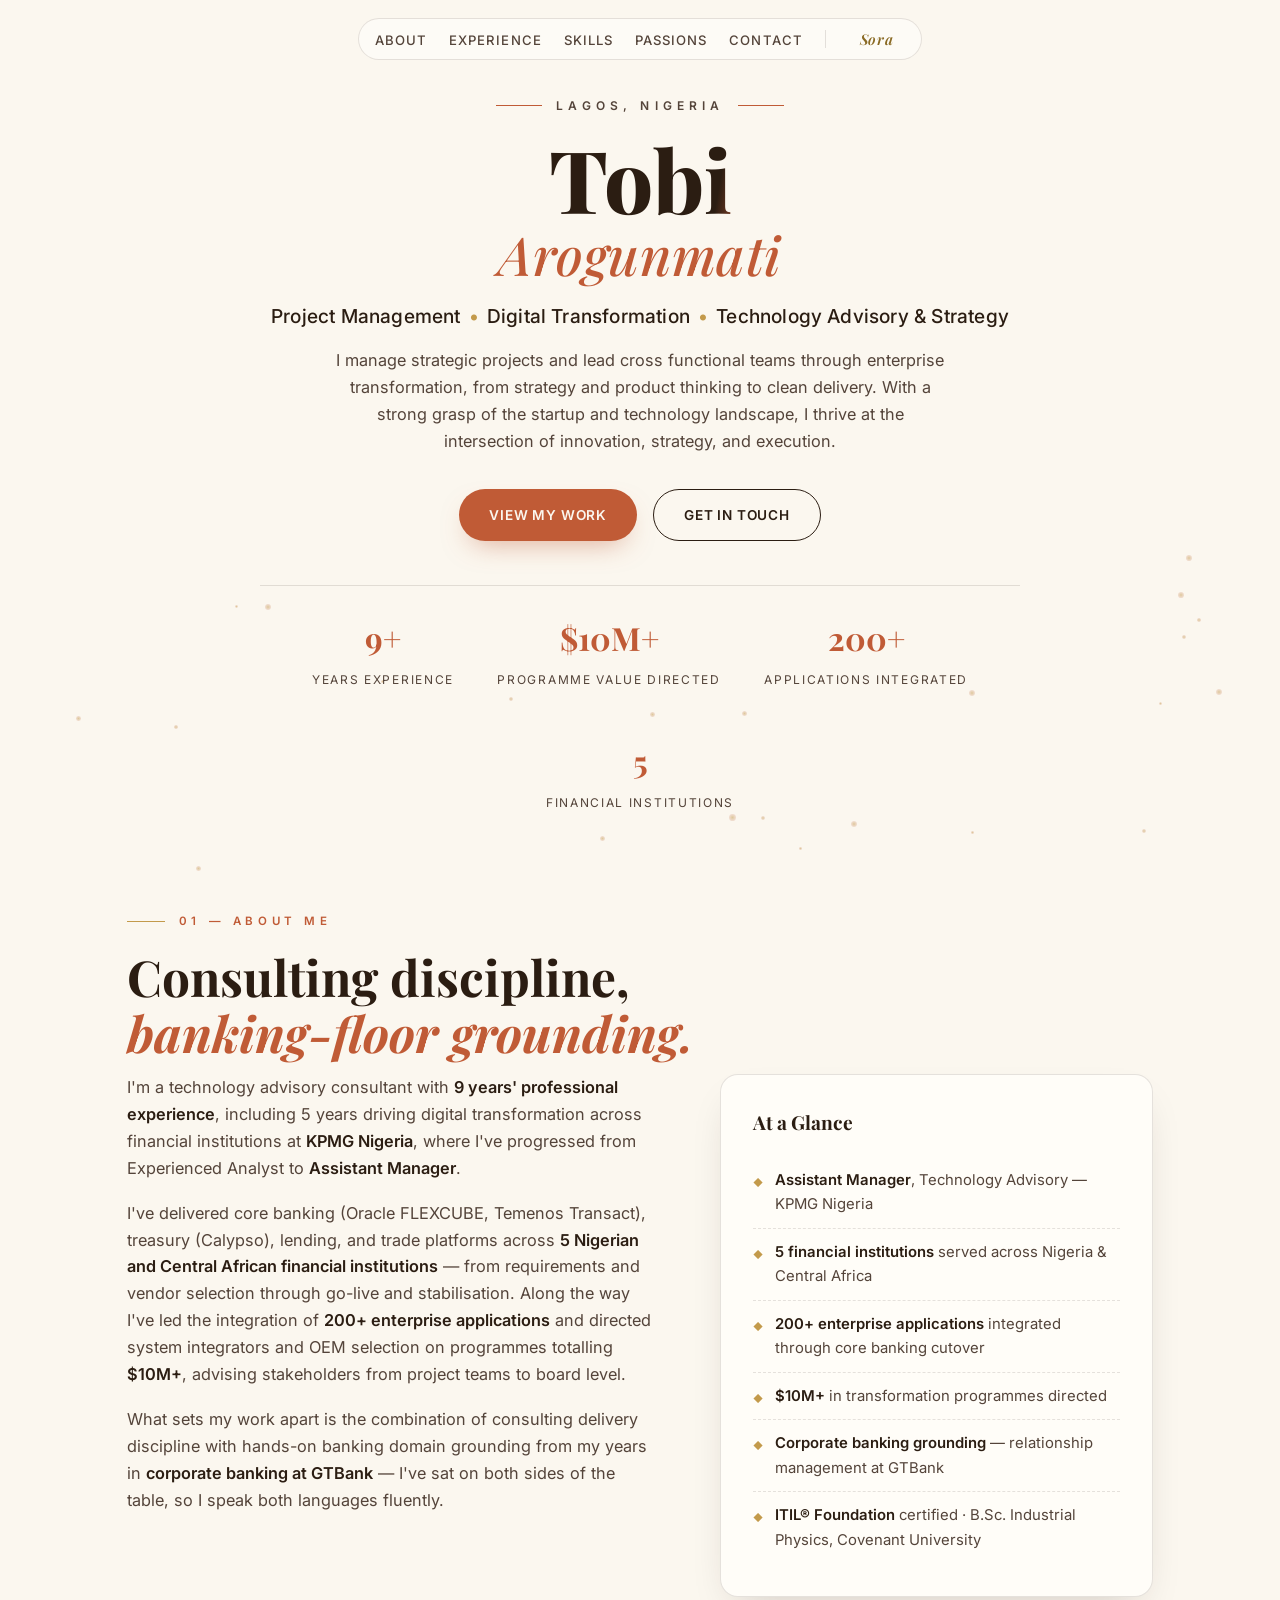
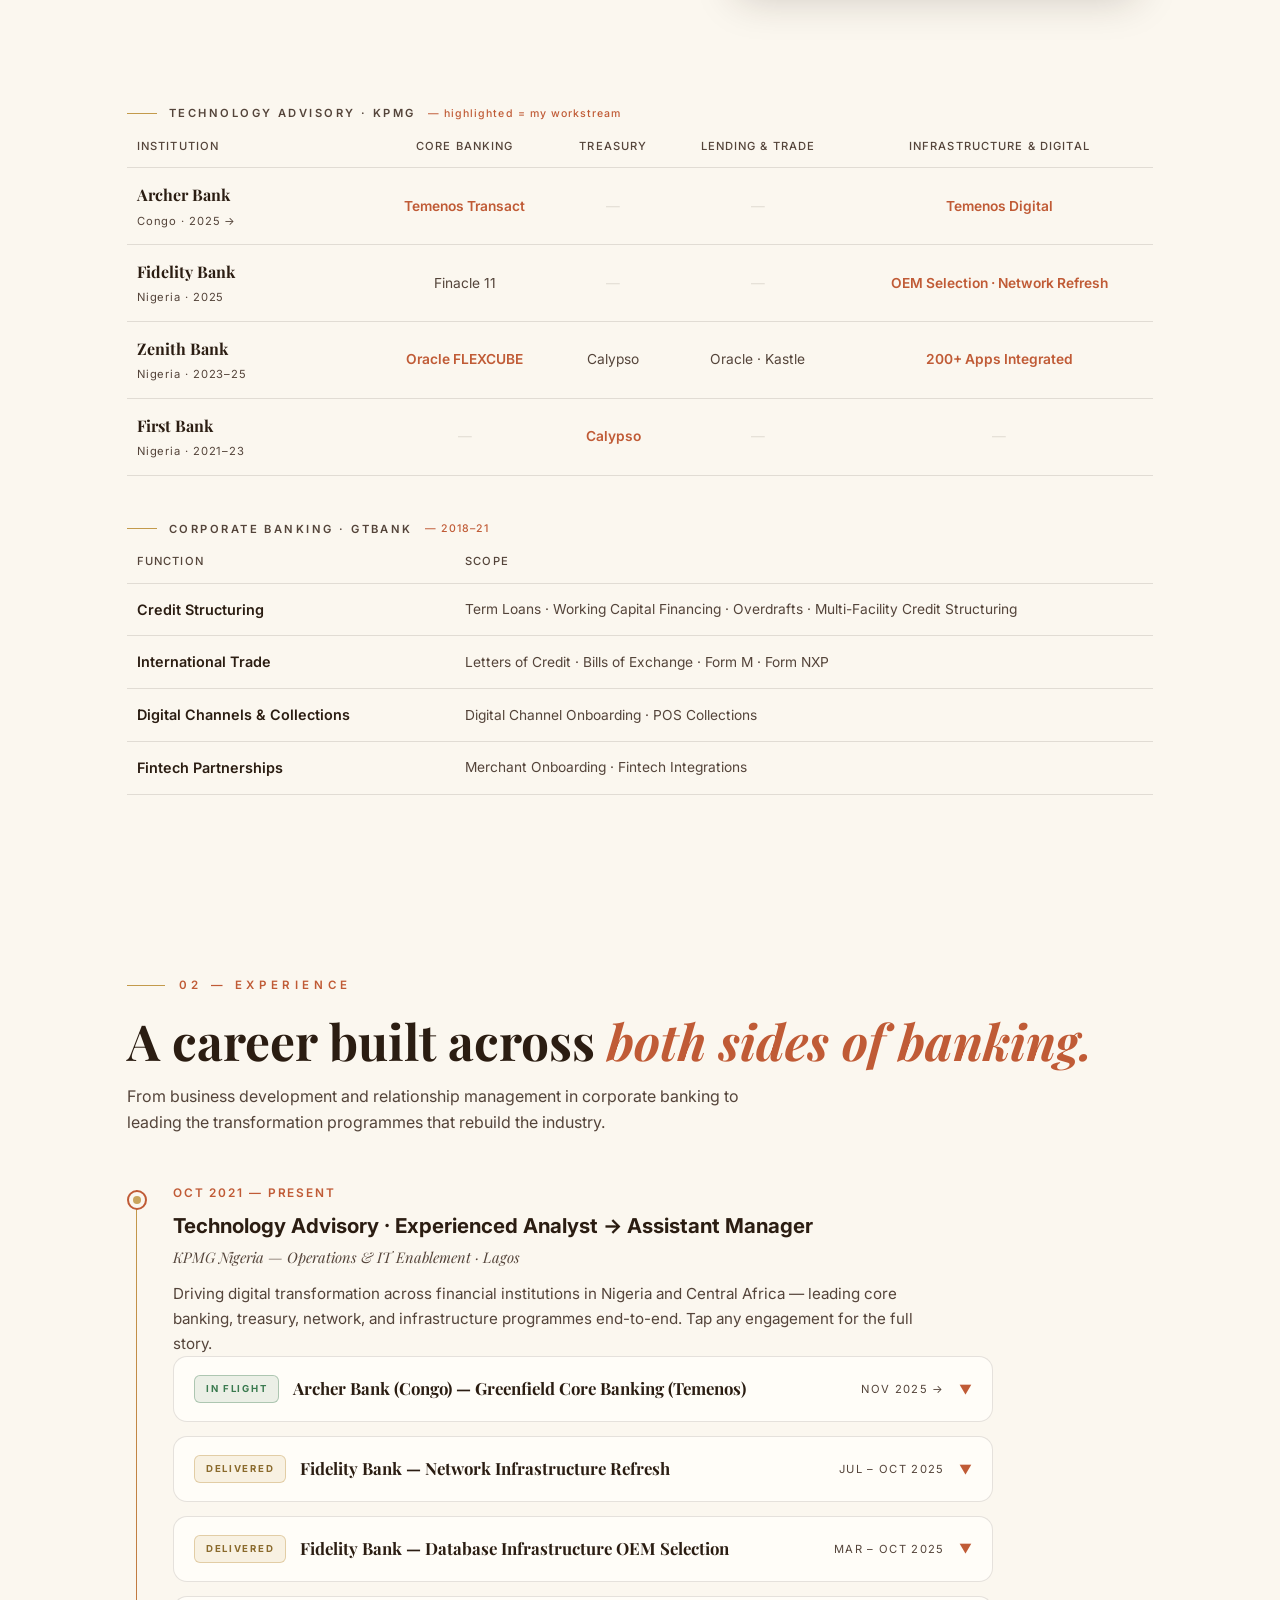
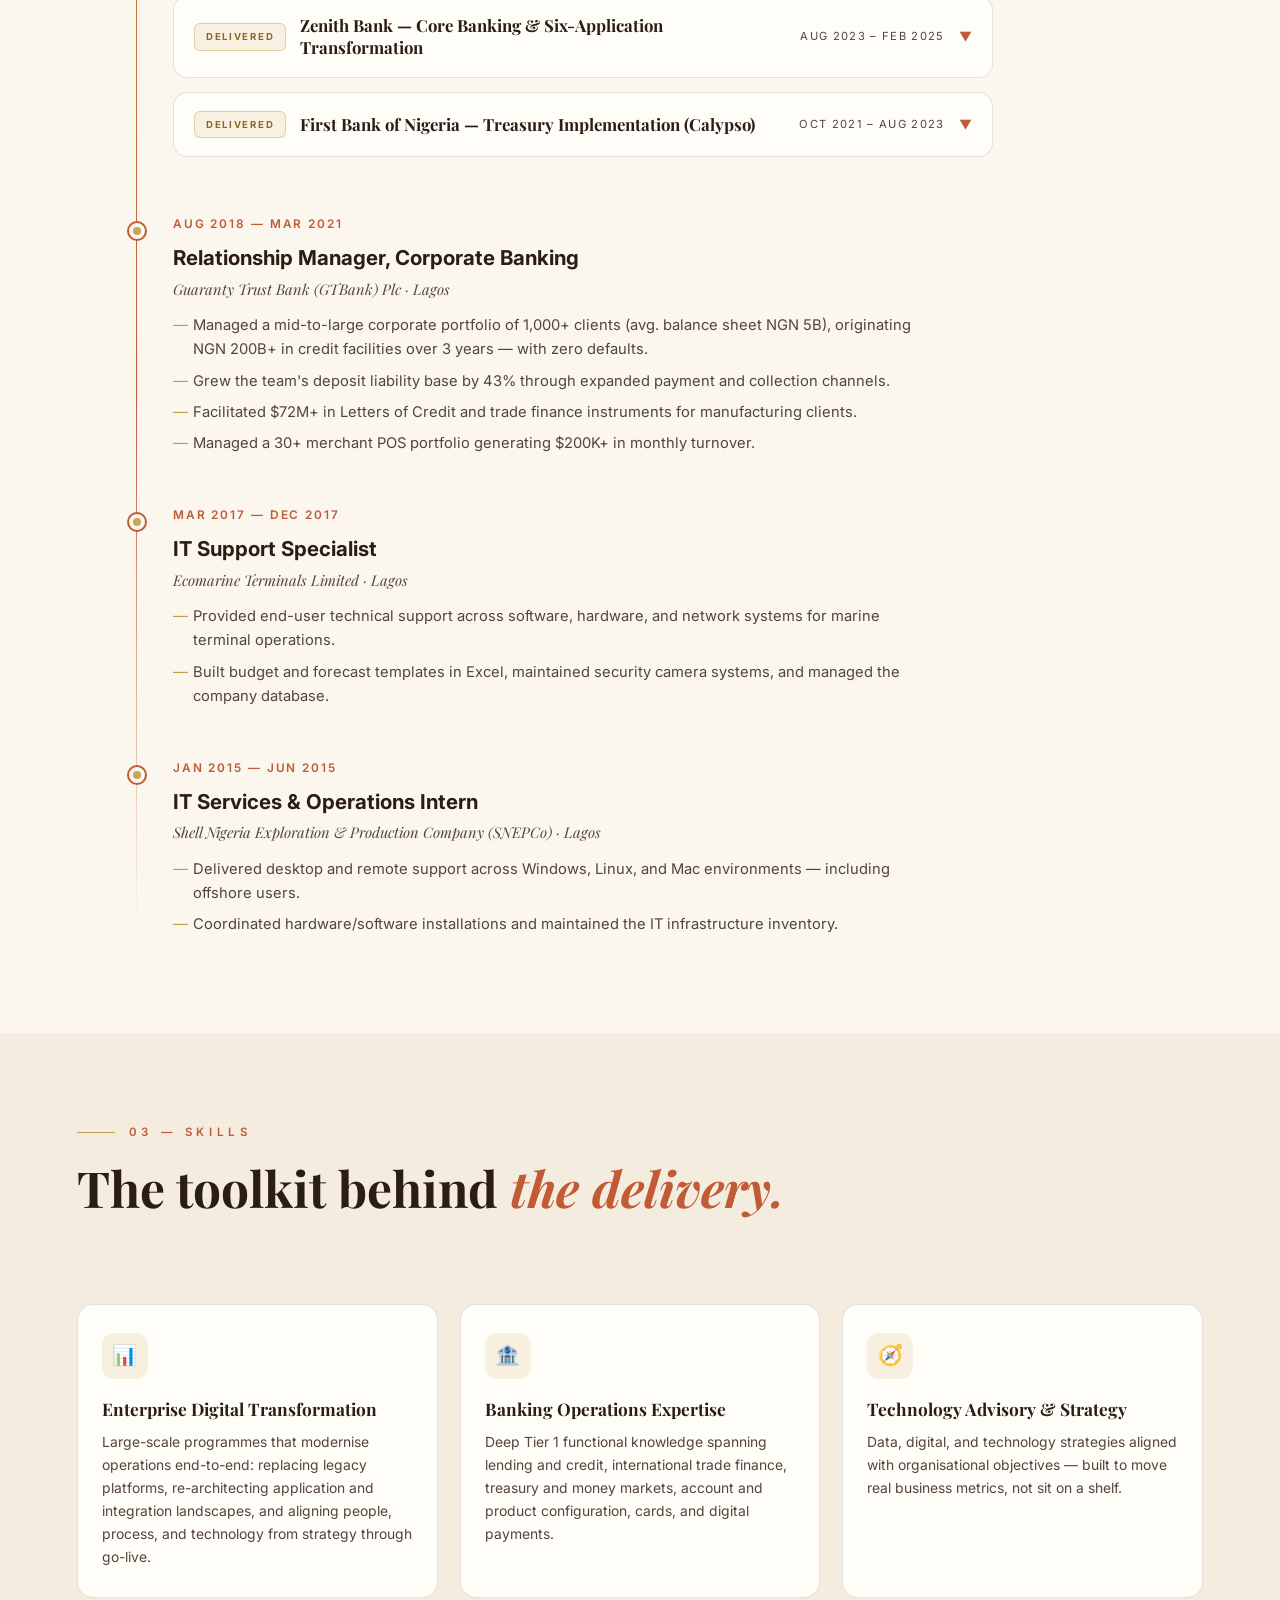
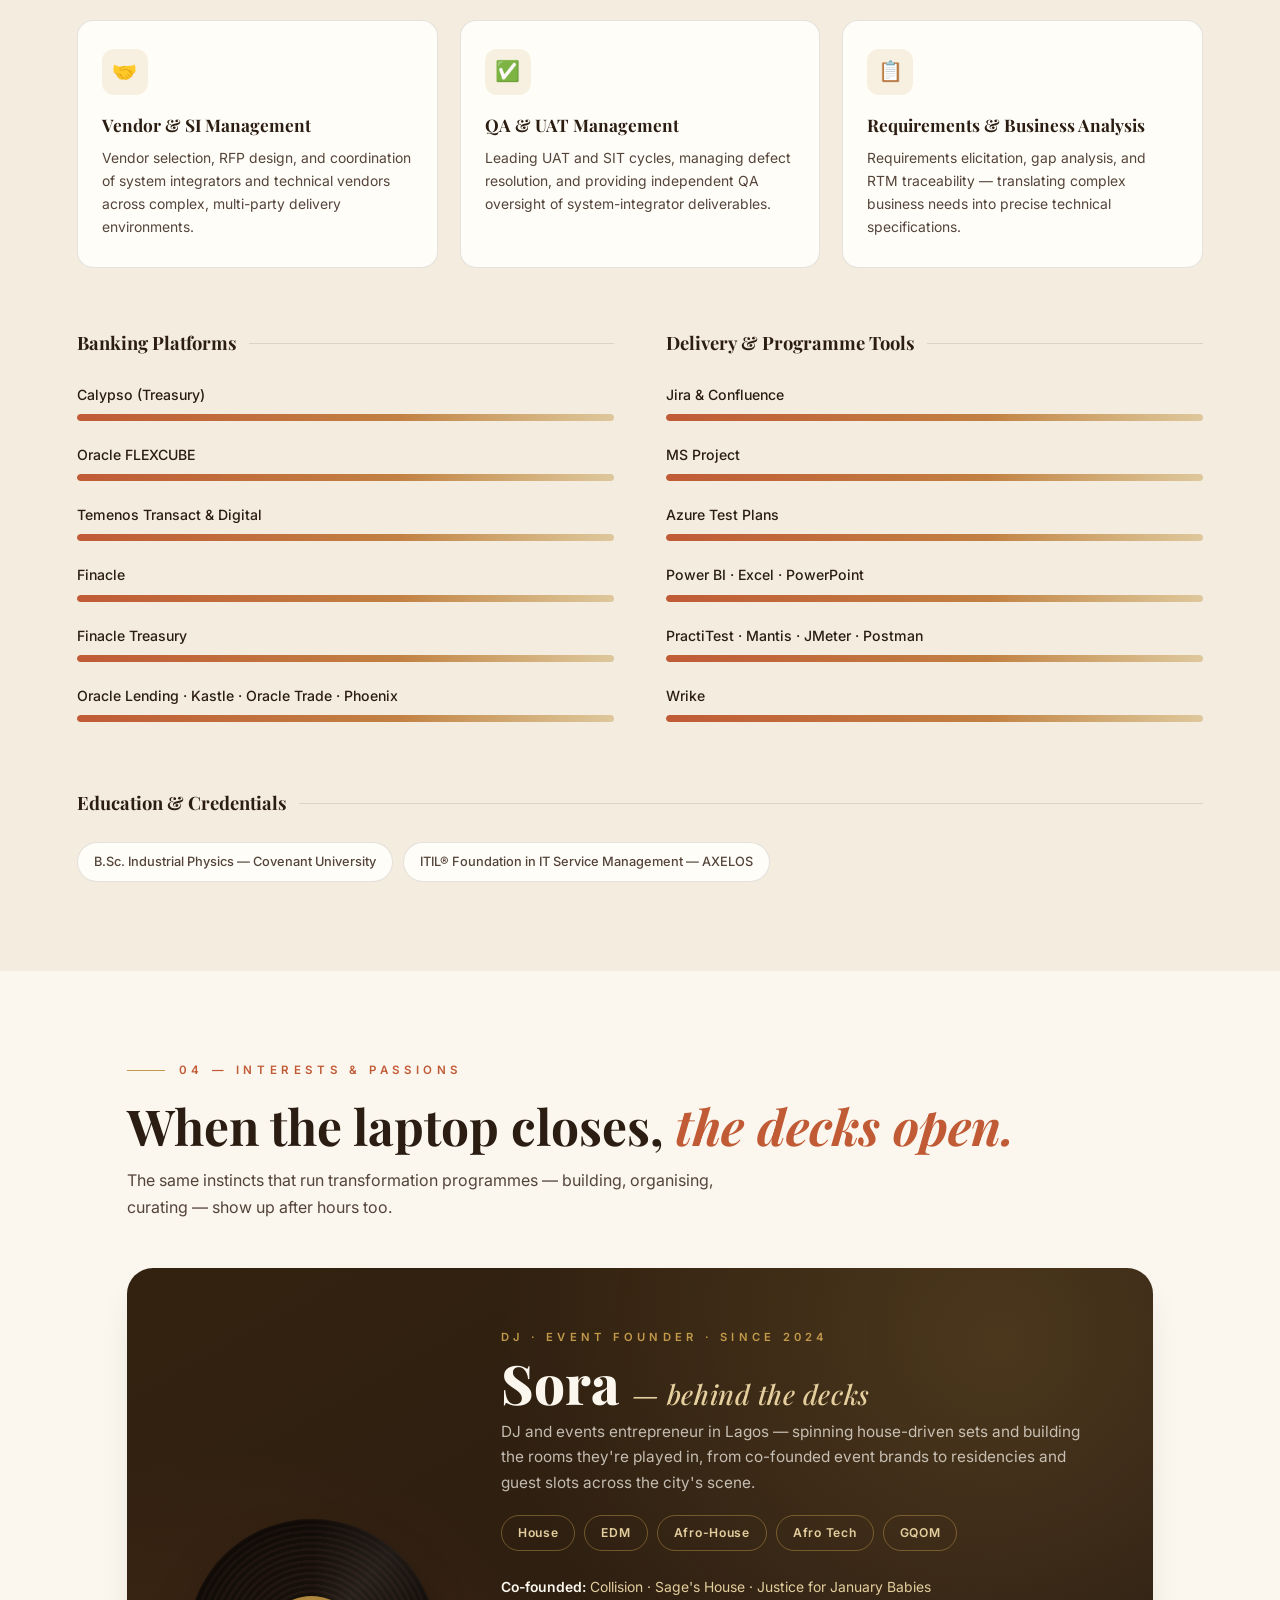
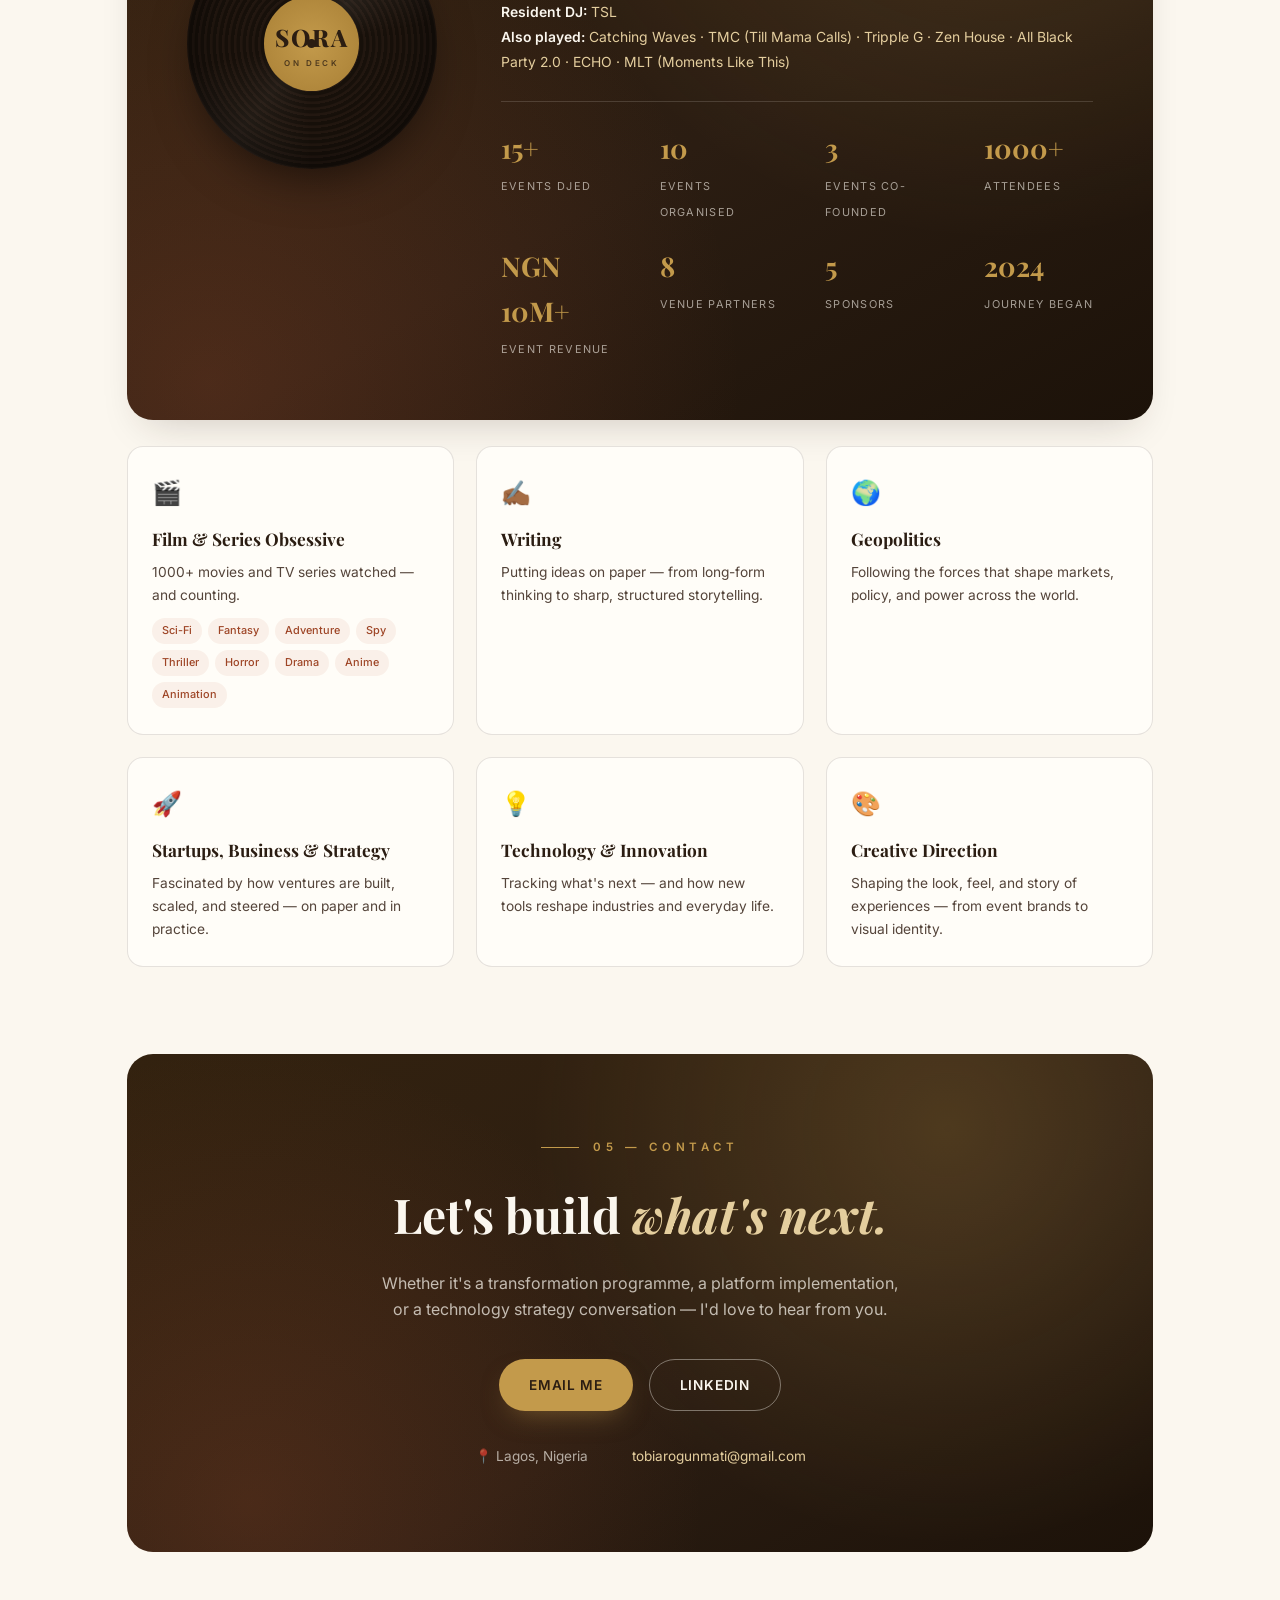
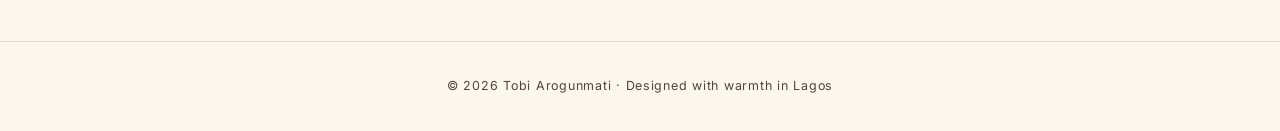
==== commit 40244522: "Rename oluwatobi-arogunmati-portfolio_v12.html to index.html" ====
--- a/index.html
+++ b/index.html
@@ -8,31 +8,528 @@
 <link rel="preconnect" href="https://fonts.googleapis.com">
 <link rel="preconnect" href="https://fonts.gstatic.com" crossorigin>
 <link href="https://fonts.googleapis.com/css2?family=Playfair+Display:ital,wght@0,400;0,500;0,600;0,700;0,800;1,400;1,500&family=Inter:wght@300;400;500;600;700&display=swap" rel="stylesheet">
-<link rel="stylesheet" href="styles.css">
+<style>
+html{color-scheme:only light}
+:root{
+  color-scheme:only light;
+  --cream:#FBF7EF;
+  --cream-2:#F4EDDF;
+  --ink:#2B1D12;
+  --ink-soft:#54443A;
+  --terracotta:#C05B36;
+  --terracotta-deep:#9E4526;
+  --gold:#C39A4B;
+  --gold-soft:#E4CE9E;
+  --gold-deep:#8a6a24;
+  --card:#FFFDF8;
+  --line:rgba(43,29,18,.12);
+  --shadow:0 18px 40px -18px rgba(43,29,18,.22);
+}
+*{margin:0;padding:0;box-sizing:border-box}
+html{scroll-behavior:smooth}
+body{
+  font-family:'Inter',sans-serif;
+  background:var(--cream);
+  color:var(--ink);
+  line-height:1.65;
+  overflow-x:hidden;
+  -webkit-font-smoothing:antialiased;
+}
+::selection{background:var(--gold-soft);color:var(--ink)}
+h1,h2,h3,.serif{font-family:'Playfair Display',serif}
+
+/* ============ LOADING SCREEN ============ */
+#loader{
+  position:fixed;inset:0;z-index:1000;
+  background:var(--cream);
+  display:flex;flex-direction:column;align-items:center;justify-content:center;gap:22px;
+  transition:opacity .8s ease,visibility .8s ease;
+}
+#loader.hidden{opacity:0;visibility:hidden}
+.loader-mark{
+  width:84px;height:84px;border-radius:50%;
+  border:1px solid var(--gold);
+  display:flex;align-items:center;justify-content:center;
+  font-family:'Playfair Display',serif;font-size:1.6rem;font-weight:600;color:var(--terracotta);
+  animation:loaderPulse 1.6s ease-in-out infinite;
+  position:relative;
+}
+.loader-mark::after{
+  content:'';position:absolute;inset:-10px;border-radius:50%;
+  border:1px solid rgba(195,154,75,.35);
+  animation:ringGrow 1.6s ease-out infinite;
+}
+@keyframes loaderPulse{0%,100%{transform:scale(1)}50%{transform:scale(1.05)}}
+@keyframes ringGrow{0%{transform:scale(.85);opacity:1}100%{transform:scale(1.3);opacity:0}}
+.loader-text{
+  font-size:.72rem;letter-spacing:.42em;text-transform:uppercase;color:var(--ink-soft);
+  animation:loaderFade 1.6s ease-in-out infinite;
+}
+@keyframes loaderFade{0%,100%{opacity:.35}50%{opacity:1}}
+
+/* ============ PARTICLES ============ */
+#particles{position:fixed;inset:0;pointer-events:none;z-index:0;overflow:hidden}
+.particle{
+  position:absolute;border-radius:50%;
+  background:radial-gradient(circle,rgba(195,154,75,.5),rgba(192,91,54,.15) 70%,transparent);
+  animation:floatUp linear infinite;
+  will-change:transform,opacity;
+}
+@keyframes floatUp{
+  0%{transform:translateY(0) translateX(0);opacity:0}
+  12%{opacity:var(--po,.5)}
+  88%{opacity:var(--po,.5)}
+  100%{transform:translateY(-110vh) translateX(var(--drift,20px));opacity:0}
+}
+
+/* ============ NAV ============ */
+nav{
+  position:fixed;top:0;left:0;right:0;z-index:100;
+  display:flex;align-items:center;justify-content:center;
+  padding:18px clamp(20px,5vw,64px);
+  background:rgba(251,247,239,.85);
+  backdrop-filter:blur(14px);-webkit-backdrop-filter:blur(14px);
+  border-bottom:1px solid transparent;
+  transition:border-color .4s ease,box-shadow .4s ease;
+}
+nav.scrolled{border-bottom-color:var(--line);box-shadow:0 6px 24px -18px rgba(43,29,18,.3)}
+.nav-links{
+  display:flex;align-items:center;gap:clamp(10px,2vw,22px);list-style:none;
+  background:rgba(255,253,248,.72);
+  border:1px solid var(--line);
+  border-radius:999px;
+  padding:7px clamp(10px,1.6vw,16px);
+}
+.nav-sora-sep{width:1px;height:18px;background:var(--line);flex:none}
+.nav-links li.nav-sora a{
+  color:var(--gold-deep,#8a6a24);
+  font-family:'Playfair Display',serif;
+  font-style:italic;font-weight:600;
+  text-transform:none;letter-spacing:.04em;font-size:.92rem;
+  padding:4px 12px;border-radius:999px;
+  transition:background .3s ease,color .3s ease;
+}
+.nav-links li.nav-sora a::after{display:none}
+.nav-links li.nav-sora a:hover{background:var(--ink);color:var(--gold-soft)}
+.nav-links a{
+  text-decoration:none;color:var(--ink-soft);font-size:.82rem;font-weight:500;
+  letter-spacing:.08em;text-transform:uppercase;position:relative;padding:4px 0;
+  transition:color .3s ease;
+}
+.nav-links a::after{
+  content:'';position:absolute;left:0;bottom:0;width:0;height:1.5px;
+  background:var(--terracotta);transition:width .35s ease;
+}
+.nav-links a:hover{color:var(--terracotta)}
+.nav-links a:hover::after{width:100%}
+#menuBtn{display:none;background:none;border:none;cursor:pointer;padding:6px}
+#menuBtn span{display:block;width:24px;height:2px;background:var(--ink);margin:5px 0;transition:.3s ease;border-radius:2px}
+#menuBtn.open span:nth-child(1){transform:translateY(7px) rotate(45deg)}
+#menuBtn.open span:nth-child(2){opacity:0}
+#menuBtn.open span:nth-child(3){transform:translateY(-7px) rotate(-45deg)}
+
+/* ============ LAYOUT ============ */
+main{position:relative;z-index:1}
+section{padding:clamp(56px,7vw,92px) clamp(20px,6vw,80px);max-width:1180px;margin:0 auto}
+#about{padding-top:clamp(24px,3.5vw,42px)}
+#contact{padding-top:clamp(28px,4vw,48px)}
+#passions{padding-bottom:clamp(24px,3vw,40px)}
+.eyebrow{
+  font-size:.72rem;font-weight:600;letter-spacing:.4em;text-transform:uppercase;
+  color:var(--terracotta);display:flex;align-items:center;gap:14px;margin-bottom:18px;
+}
+.eyebrow::before{content:'';width:38px;height:1px;background:var(--gold)}
+.section-title{font-size:clamp(2rem,4.4vw,3.1rem);font-weight:700;line-height:1.12;margin-bottom:14px}
+.section-title em{font-style:italic;color:var(--terracotta)}
+.section-sub{color:var(--ink-soft);max-width:640px;font-size:1rem;margin-bottom:48px}
+
+/* scroll reveal */
+.reveal{opacity:0;transform:translateY(36px);transition:opacity .9s cubic-bezier(.22,.61,.36,1),transform .9s cubic-bezier(.22,.61,.36,1)}
+.reveal.visible{opacity:1;transform:translateY(0)}
+.reveal.d1{transition-delay:.1s}.reveal.d2{transition-delay:.2s}.reveal.d3{transition-delay:.3s}.reveal.d4{transition-delay:.4s}
+
+/* ============ HERO ============ */
+#hero{
+  min-height:88vh;display:flex;align-items:center;
+  padding-top:96px;padding-bottom:56px;position:relative;
+}
+.hero-grid{
+  display:block;width:100%;max-width:760px;margin:0 auto;
+  text-align:center;position:relative;z-index:1;
+}
+.hero-kicker{
+  font-size:.75rem;font-weight:600;letter-spacing:.42em;text-transform:uppercase;color:var(--ink-soft);
+  margin-bottom:18px;display:flex;align-items:center;justify-content:center;gap:14px;
+}
+.hero-kicker::before,.hero-kicker::after{content:'';width:46px;height:1px;background:var(--terracotta)}
+.hero-name{
+  font-size:clamp(2.9rem,7.4vw,5.4rem);font-weight:800;line-height:1.04;
+  margin-bottom:8px;position:relative;
+}
+.hero-name .shimmer{
+  background:linear-gradient(100deg,
+    var(--ink) 0%, var(--ink) 38%,
+    var(--terracotta) 46%, var(--gold) 52%, var(--terracotta) 58%,
+    var(--ink) 66%, var(--ink) 100%);
+  background-size:250% 100%;
+  -webkit-background-clip:text;background-clip:text;
+  -webkit-text-fill-color:transparent;color:transparent;
+  animation:shimmerSweep 5.5s ease-in-out infinite;
+}
+@keyframes shimmerSweep{
+  0%{background-position:118% 0}
+  55%{background-position:-40% 0}
+  100%{background-position:-40% 0}
+}
+.hero-name .lastname{display:block;font-style:italic;font-weight:500;color:var(--terracotta);font-size:.62em;letter-spacing:.01em;margin-top:2px}
+.hero-title{
+  font-size:clamp(1rem,1.8vw,1.2rem);font-weight:500;color:var(--ink);
+  margin:20px 0 14px;letter-spacing:.01em;
+}
+.hero-title .dot{color:var(--gold);margin:0 8px}
+.hero-line{color:var(--ink-soft);max-width:620px;margin:0 auto 34px;font-size:1.02rem}
+.hero-cta{display:flex;justify-content:center;gap:16px;flex-wrap:wrap}
+.btn{
+  display:inline-flex;align-items:center;gap:10px;
+  padding:14px 30px;border-radius:999px;font-size:.85rem;font-weight:600;
+  letter-spacing:.06em;text-transform:uppercase;text-decoration:none;
+  transition:transform .3s ease,box-shadow .3s ease,background .3s ease,color .3s ease;
+}
+.btn-primary{background:var(--terracotta);color:var(--cream);box-shadow:0 12px 28px -12px rgba(192,91,54,.55)}
+.btn-primary:hover{background:var(--terracotta-deep);transform:translateY(-2px);box-shadow:0 18px 34px -12px rgba(192,91,54,.6)}
+.btn-ghost{border:1px solid var(--ink);color:var(--ink)}
+.btn-ghost:hover{background:var(--ink);color:var(--cream);transform:translateY(-2px)}
+
+.hero-stats{
+  display:flex;justify-content:center;gap:clamp(20px,3.4vw,44px);margin-top:44px;flex-wrap:wrap;
+  border-top:1px solid var(--line);padding-top:26px;
+}
+.stat b{font-family:'Playfair Display',serif;font-size:clamp(1.5rem,2.6vw,2rem);font-weight:700;color:var(--terracotta);display:block}
+.stat span{font-size:.75rem;letter-spacing:.14em;text-transform:uppercase;color:var(--ink-soft)}
+
+/* ============ DELIVERY FOOTPRINT ============ */
+#footprint{padding-top:clamp(8px,1.5vw,18px);padding-bottom:clamp(28px,4vw,48px)}
+.fp-label{
+  font-size:.7rem;font-weight:600;letter-spacing:.22em;text-transform:uppercase;
+  color:var(--ink-soft);margin-bottom:14px;display:flex;align-items:center;gap:12px;flex-wrap:wrap;
+}
+.fp-label::before{content:'';width:30px;height:1px;background:var(--gold);flex:none}
+.fp-key{font-size:.66rem;letter-spacing:.1em;color:var(--terracotta);text-transform:none;font-weight:500}
+.fp-wrap{overflow-x:auto;-webkit-overflow-scrolling:touch;margin-bottom:44px}
+.fp-table{width:100%;border-collapse:collapse;font-size:.86rem;min-width:640px}
+.fp-table th{
+  text-align:center;font-weight:500;font-size:.7rem;letter-spacing:.1em;text-transform:uppercase;
+  color:var(--ink-soft);padding:0 10px 12px;
+}
+.fp-table th:first-child{text-align:left;width:24%}
+.fp-table td{padding:14px 10px;text-align:center;color:var(--ink-soft);border-top:1px solid var(--line)}
+.fp-table tbody tr:last-child td{border-bottom:1px solid var(--line)}
+.fp-inst{
+  text-align:left !important;font-family:'Playfair Display',serif;font-weight:700;
+  font-size:1rem;color:var(--ink) !important;
+}
+.fp-inst span{display:block;font-family:'Inter',sans-serif;font-weight:400;font-size:.7rem;letter-spacing:.08em;color:var(--ink-soft);margin-top:3px}
+.fp-lead{color:var(--terracotta) !important;font-weight:600}
+.fp-none{color:var(--line) !important}
+.fp-table.fp-gt th:first-child{width:32%}
+.fp-table.fp-gt td{text-align:left}
+.fp-fn{font-weight:600;color:var(--ink) !important;font-size:.9rem}
+@media (max-width:760px){
+  .fp-table{font-size:.8rem}
+}
+
+#about .about-grid{display:grid;grid-template-columns:1.1fr .9fr;gap:clamp(32px,5vw,72px)}
+.about-copy p{color:var(--ink-soft);margin-bottom:18px;font-size:1.02rem}
+.about-copy p strong{color:var(--ink);font-weight:600}
+.about-card{
+  background:var(--card);border:1px solid var(--line);border-radius:18px;
+  padding:32px;box-shadow:var(--shadow);align-self:start;
+}
+.about-card h3{font-size:1.2rem;margin-bottom:18px}
+.about-card ul{list-style:none}
+.about-card li{
+  display:flex;gap:12px;align-items:flex-start;padding:11px 0;
+  border-bottom:1px dashed var(--line);font-size:.93rem;color:var(--ink-soft);
+}
+.about-card li:last-child{border-bottom:none}
+.about-card li::before{content:'◆';color:var(--gold);font-size:.6rem;margin-top:7px;flex-shrink:0}
+.about-card li b{color:var(--ink);font-weight:600}
+
+/* ============ SKILLS ============ */
+#skills{background:var(--cream-2);max-width:none}
+#skills .inner{max-width:1180px;margin:0 auto}
+.skills-grid{display:grid;grid-template-columns:1fr 1fr;gap:clamp(28px,4vw,64px)}
+.skill-block h3{font-size:1.15rem;margin-bottom:24px;display:flex;align-items:center;gap:12px}
+.skill-block h3::after{content:'';flex:1;height:1px;background:var(--line)}
+.skill{margin-bottom:22px}
+.skill-head{display:flex;justify-content:space-between;font-size:.88rem;font-weight:500;margin-bottom:8px}
+.bar{height:7px;background:rgba(43,29,18,.08);border-radius:99px;overflow:hidden}
+.bar-fill{
+  height:100%;width:0;border-radius:99px;
+  background:linear-gradient(90deg,var(--terracotta),var(--gold));
+  transition:width 1.4s cubic-bezier(.22,.61,.36,1);
+  position:relative;
+}
+.bar-fill::after{
+  content:'';position:absolute;inset:0;
+  background:linear-gradient(100deg,transparent 30%,rgba(255,255,255,.45) 50%,transparent 70%);
+  background-size:200% 100%;
+  animation:barShine 2.6s ease-in-out infinite;
+}
+@keyframes barShine{0%{background-position:180% 0}100%{background-position:-80% 0}}
+.chip-row{display:flex;flex-wrap:wrap;gap:10px;margin-top:8px}
+.chip{
+  padding:8px 16px;border-radius:999px;font-size:.8rem;font-weight:500;
+  border:1px solid var(--line);background:var(--card);color:var(--ink-soft);
+  transition:border-color .3s ease,color .3s ease,transform .3s ease;
+}
+.chip:hover{border-color:var(--gold);color:var(--terracotta);transform:translateY(-2px)}
+
+/* competency cards */
+.comp-grid{display:grid;grid-template-columns:repeat(3,1fr);gap:22px;margin-bottom:60px}
+.comp-card{
+  background:var(--card);border:1px solid var(--line);border-radius:16px;padding:28px 24px;
+  transition:transform .35s ease,box-shadow .35s ease,border-color .35s ease;
+}
+.comp-card:hover{transform:translateY(-5px);box-shadow:var(--shadow);border-color:var(--gold)}
+.comp-icon{
+  width:46px;height:46px;border-radius:12px;background:rgba(195,154,75,.14);
+  display:flex;align-items:center;justify-content:center;font-size:1.25rem;margin-bottom:16px;
+}
+.comp-card h4{font-family:'Playfair Display',serif;font-size:1.08rem;font-weight:700;margin-bottom:8px}
+.comp-card p{font-size:.87rem;color:var(--ink-soft)}
+
+/* engagement cards (collapsible, inside timeline) */
+.eng{
+  background:var(--card);border:1px solid var(--line);border-radius:14px;
+  margin-bottom:14px;overflow:hidden;max-width:820px;
+  transition:border-color .35s ease,box-shadow .35s ease;
+}
+.eng:hover{box-shadow:var(--shadow)}
+.eng[open]{border-color:var(--gold)}
+.eng summary{
+  list-style:none;cursor:pointer;display:flex;align-items:center;gap:14px;
+  padding:18px 20px;flex-wrap:wrap;
+}
+.eng summary::-webkit-details-marker{display:none}
+.badge{
+  font-size:.6rem;font-weight:700;letter-spacing:.18em;text-transform:uppercase;
+  padding:5px 11px;border-radius:6px;white-space:nowrap;
+}
+.badge-flight{background:rgba(58,122,79,.1);color:#3A7A4F;border:1px solid rgba(58,122,79,.35)}
+.badge-done{background:rgba(195,154,75,.12);color:#8A6A2C;border:1px solid rgba(195,154,75,.4)}
+.eng-title{font-family:'Playfair Display',serif;font-weight:700;font-size:1.05rem;flex:1;min-width:220px;line-height:1.3}
+.eng-date{font-size:.7rem;letter-spacing:.12em;color:var(--ink-soft);text-transform:uppercase;white-space:nowrap}
+.eng-chev{color:var(--terracotta);font-size:.8rem;transition:transform .3s ease}
+.eng[open] .eng-chev{transform:rotate(180deg)}
+.eng-body{padding:0 20px 20px}
+.eng-kicker{
+  font-size:.7rem;font-weight:600;letter-spacing:.14em;text-transform:uppercase;
+  color:var(--terracotta);margin-bottom:12px;
+}
+.eng-body ul li{font-size:.9rem}
+
+/* ============ EXPERIENCE ============ */
+.timeline{position:relative;margin-top:8px}
+.timeline::before{
+  content:'';position:absolute;left:9px;top:6px;bottom:6px;width:1.5px;
+  background:linear-gradient(var(--gold),var(--terracotta) 60%,transparent);
+}
+.tl-item{position:relative;padding:0 0 44px 46px}
+.tl-item:last-child{padding-bottom:0}
+.tl-dot{
+  position:absolute;left:0;top:6px;width:20px;height:20px;border-radius:50%;
+  background:var(--cream);border:2px solid var(--terracotta);
+}
+.tl-dot::after{content:'';position:absolute;inset:4px;border-radius:50%;background:var(--gold);opacity:.9}
+.tl-period{font-size:.74rem;font-weight:600;letter-spacing:.16em;text-transform:uppercase;color:var(--terracotta);margin-bottom:6px}
+.tl-role{font-size:1.28rem;font-weight:700;margin-bottom:2px}
+.tl-org{font-size:.92rem;color:var(--ink-soft);font-style:italic;font-family:'Playfair Display',serif;margin-bottom:12px}
+.tl-item p{color:var(--ink-soft);font-size:.95rem;max-width:760px}
+.tl-item ul{margin-top:10px;list-style:none;max-width:760px}
+.tl-item ul li{
+  position:relative;padding-left:20px;color:var(--ink-soft);font-size:.92rem;margin-bottom:7px;
+}
+.tl-item ul li::before{content:'—';position:absolute;left:0;color:var(--gold)}
+
+/* ============ INTERESTS & PASSIONS ============ */
+.dj-card{
+  background:linear-gradient(150deg,#33220F,var(--ink) 60%,#1C1209);
+  border-radius:26px;padding:clamp(36px,5vw,60px);
+  color:var(--cream);position:relative;overflow:hidden;
+  display:grid;grid-template-columns:auto 1fr;gap:clamp(28px,5vw,64px);align-items:center;
+  box-shadow:var(--shadow);
+}
+.dj-card::before{
+  content:'';position:absolute;inset:0;
+  background:radial-gradient(circle at 85% 10%,rgba(195,154,75,.2),transparent 45%),
+             radial-gradient(circle at 8% 95%,rgba(192,91,54,.22),transparent 45%);
+  pointer-events:none;
+}
+.dj-card>*{position:relative}
+.vinyl-wrap{display:flex;justify-content:center}
+.vinyl{
+  width:clamp(180px,22vw,250px);aspect-ratio:1;border-radius:50%;
+  background:
+    repeating-radial-gradient(circle at 50% 50%,
+      #17100A 0px,#17100A 3px,#221710 4px,#221710 6px);
+  box-shadow:0 20px 50px -18px rgba(0,0,0,.65),inset 0 0 40px rgba(0,0,0,.6);
+  position:relative;
+  animation:vinylSpin 6s linear infinite;
+}
+.vinyl::before{
+  content:'';position:absolute;inset:0;border-radius:50%;
+  background:conic-gradient(from 0deg,transparent 0deg,rgba(251,247,239,.07) 40deg,transparent 80deg,transparent 180deg,rgba(251,247,239,.05) 220deg,transparent 260deg);
+}
+.vinyl-label{
+  position:absolute;inset:31%;border-radius:50%;
+  background:radial-gradient(circle,var(--gold) 0%,#A87F35 100%);
+  display:flex;flex-direction:column;align-items:center;justify-content:center;
+  color:var(--ink);
+}
+.vinyl-label b{font-family:'Playfair Display',serif;font-size:clamp(1.1rem,2vw,1.5rem);font-weight:800;letter-spacing:.08em}
+.vinyl-label span{font-size:.5rem;letter-spacing:.32em;text-transform:uppercase;font-weight:600;opacity:.75}
+.vinyl-label::after{
+  content:'';position:absolute;width:9px;height:9px;border-radius:50%;
+  background:var(--ink);top:calc(50% - 4.5px);
+}
+@keyframes vinylSpin{to{transform:rotate(360deg)}}
+.dj-kicker{font-size:.7rem;font-weight:600;letter-spacing:.38em;text-transform:uppercase;color:var(--gold);margin-bottom:10px}
+.dj-name{font-family:'Playfair Display',serif;font-size:clamp(2.2rem,5vw,3.4rem);font-weight:800;line-height:1;margin-bottom:8px}
+.dj-name em{font-style:italic;font-weight:500;color:var(--gold-soft);font-size:.5em;letter-spacing:.02em}
+.dj-desc{color:rgba(251,247,239,.72);font-size:.96rem;max-width:600px;margin-bottom:20px}
+.genre-row{display:flex;flex-wrap:wrap;gap:9px;margin-bottom:24px}
+.genre-chip{
+  padding:7px 16px;border-radius:999px;font-size:.76rem;font-weight:600;letter-spacing:.06em;
+  border:1px solid rgba(195,154,75,.45);color:var(--gold-soft);
+  transition:background .3s ease,color .3s ease,transform .3s ease;
+}
+.genre-chip:hover{background:var(--gold);color:var(--ink);transform:translateY(-2px)}
+.dj-events{font-size:.87rem;color:rgba(251,247,239,.75);margin-bottom:26px;line-height:1.8}
+.dj-events b{color:var(--cream);font-weight:600}
+.dj-events .ev{color:var(--gold-soft)}
+.dj-stats{
+  display:grid;grid-template-columns:repeat(4,auto);gap:20px clamp(20px,3vw,44px);
+  border-top:1px solid rgba(251,247,239,.15);padding-top:24px;width:fit-content;
+}
+.dj-stats div b{font-family:'Playfair Display',serif;font-size:clamp(1.25rem,2.2vw,1.7rem);font-weight:700;color:var(--gold);display:block}
+.dj-stats div span{font-size:.68rem;letter-spacing:.12em;text-transform:uppercase;color:rgba(251,247,239,.6)}
+.interest-grid{display:grid;grid-template-columns:repeat(3,1fr);gap:22px;margin-top:26px}
+.interest-card{
+  background:var(--card);border:1px solid var(--line);border-radius:16px;padding:26px 24px;
+  transition:transform .35s ease,box-shadow .35s ease,border-color .35s ease;
+}
+.interest-card:hover{transform:translateY(-5px);box-shadow:var(--shadow);border-color:var(--gold)}
+.interest-icon{font-size:1.5rem;margin-bottom:12px;display:block}
+.interest-card h4{font-family:'Playfair Display',serif;font-size:1.08rem;font-weight:700;margin-bottom:8px}
+.interest-card p{font-size:.86rem;color:var(--ink-soft)}
+.mini-chips{display:flex;flex-wrap:wrap;gap:6px;margin-top:12px}
+.mini-chips span{
+  font-size:.68rem;font-weight:500;padding:4px 10px;border-radius:999px;
+  background:rgba(192,91,54,.08);color:var(--terracotta-deep);
+}
+
+/* ============ CONTACT ============ */
+#contact{text-align:center}
+.contact-card{
+  background:linear-gradient(150deg,#33220F,var(--ink) 60%,#1C1209);
+  border-radius:26px;padding:clamp(44px,7vw,84px) clamp(24px,6vw,80px);
+  color:var(--cream);position:relative;overflow:hidden;
+}
+.contact-card::before{
+  content:'';position:absolute;inset:0;
+  background:radial-gradient(circle at 80% 15%,rgba(195,154,75,.22),transparent 45%),
+             radial-gradient(circle at 12% 90%,rgba(192,91,54,.2),transparent 45%);
+}
+.contact-card>*{position:relative}
+.contact-card .eyebrow{justify-content:center;color:var(--gold)}
+.contact-card .eyebrow::before{background:var(--gold)}
+.contact-card h2{font-size:clamp(1.9rem,4.2vw,3rem);margin-bottom:16px}
+.contact-card h2 em{font-style:italic;color:var(--gold-soft)}
+.contact-card p{color:rgba(251,247,239,.72);max-width:520px;margin:0 auto 36px;font-size:1rem}
+.contact-links{display:flex;justify-content:center;gap:16px;flex-wrap:wrap;margin-bottom:34px}
+.contact-links .btn-primary{background:var(--gold);color:var(--ink);box-shadow:0 12px 28px -12px rgba(195,154,75,.5)}
+.contact-links .btn-primary:hover{background:var(--gold-soft)}
+.contact-links .btn-ghost{border-color:rgba(251,247,239,.4);color:var(--cream)}
+.contact-links .btn-ghost:hover{background:var(--cream);color:var(--ink)}
+.contact-meta{display:flex;justify-content:center;gap:clamp(18px,4vw,44px);flex-wrap:wrap;font-size:.85rem;color:rgba(251,247,239,.65)}
+.contact-meta a{color:var(--gold-soft);text-decoration:none;transition:color .3s ease}
+.contact-meta a:hover{color:var(--cream)}
+
+footer{
+  text-align:center;padding:34px 20px;font-size:.78rem;color:var(--ink-soft);
+  border-top:1px solid var(--line);position:relative;z-index:1;letter-spacing:.06em;
+}
+
+/* ============ RESPONSIVE ============ */
+@media (max-width:900px){
+  .hero-grid,#about .about-grid,.skills-grid,.proj-grid{grid-template-columns:1fr}
+  .dj-card{grid-template-columns:1fr;text-align:center}
+  .dj-desc{margin-left:auto;margin-right:auto}
+  .genre-row,.dj-stats{justify-content:center}
+  .dj-stats{grid-template-columns:repeat(2,auto);margin:0 auto;width:fit-content}
+  .interest-grid{grid-template-columns:repeat(2,1fr)}
+  .comp-grid{grid-template-columns:repeat(2,1fr)}
+  #hero{padding-top:88px;min-height:auto}
+}
+@media (max-width:600px){
+  .interest-grid{grid-template-columns:1fr}
+  .comp-grid{grid-template-columns:1fr}
+}
+@media (max-width:760px){
+  #menuBtn{display:block;z-index:110}
+  nav{justify-content:flex-end}
+  .nav-sora-sep{display:none}
+  .nav-links{
+    position:fixed;top:0;right:0;height:100vh;width:min(76vw,300px);
+    background:var(--cream);flex-direction:column;align-items:flex-start;
+    border:none;border-radius:0;padding:100px 36px 40px;gap:26px;
+    transform:translateX(100%);transition:transform .4s cubic-bezier(.22,.61,.36,1);
+    box-shadow:-20px 0 50px rgba(43,29,18,.15);
+  }
+  .nav-links.open{transform:translateX(0)}
+  .nav-links a{font-size:1rem}
+  .nav-links li.nav-sora a{font-size:1.15rem;padding:4px 0}
+}
+@media (prefers-reduced-motion:reduce){
+  *,*::before,*::after{animation-duration:.01ms !important;animation-iteration-count:1 !important;transition-duration:.2s !important}
+  html{scroll-behavior:auto}
+  .reveal{opacity:1;transform:none}
+}
+</style>
 </head>
 <body>
 
+<!-- LOADING SCREEN -->
 <div id="loader">
   <div class="loader-mark">TA</div>
   <div class="loader-text">Loading Portfolio</div>
 </div>
+
+<!-- FLOATING PARTICLES -->
 <div id="particles"></div>
+
+<!-- NAV -->
 <nav id="nav">
-  <a href="index.html" class="nav-logo">T<em>.</em>Arogunmati</a>
   <button id="menuBtn" aria-label="Toggle menu"><span></span><span></span><span></span></button>
   <ul class="nav-links" id="navLinks">
-    <li><a href="index.html">Home</a></li>
-    <li><a href="about.html">My Story</a></li>
-    <li><a href="projects.html">Projects &amp; Passions</a></li>
-    <li><a href="about.html#contact">Contact</a></li>
+    <li><a href="#about">About</a></li>
+    <li><a href="#experience">Experience</a></li>
+    <li><a href="#skills">Skills</a></li>
+    <li><a href="#passions">Passions</a></li>
+    <li><a href="#contact">Contact</a></li>
+    <li class="nav-sora-sep" aria-hidden="true"></li>
+    <li class="nav-sora"><a href="#passions">Sora</a></li>
   </ul>
 </nav>
+
 <main>
+
 <!-- ============ HERO ============ -->
 <section id="hero">
   <div class="hero-grid">
     <div>
-      <div class="hero-kicker reveal">Lagos, Nigeria — Technology Advisory</div>
+      <div class="hero-kicker reveal">Lagos, Nigeria</div>
       <h1 class="hero-name reveal d1">
         <span class="shimmer">Tobi</span>
         <span class="lastname">Arogunmati</span>
@@ -44,8 +541,8 @@
         I manage strategic projects and lead cross functional teams through enterprise transformation, from strategy and product thinking to clean delivery. With a strong grasp of the startup and technology landscape, I thrive at the intersection of innovation, strategy, and execution.
       </p>
       <div class="hero-cta reveal d4">
-        <a href="about.html" class="btn btn-primary">Explore My Story</a>
-        <a href="projects.html" class="btn btn-ghost">Projects &amp; Passions</a>
+        <a href="#experience" class="btn btn-primary">View My Work</a>
+        <a href="#contact" class="btn btn-ghost">Get In Touch</a>
       </div>
       <div class="hero-stats reveal d4">
         <div class="stat"><b>9+</b><span>Years Experience</span></div>
@@ -54,39 +551,461 @@
         <div class="stat"><b>5</b><span>Financial Institutions</span></div>
       </div>
     </div>
-    <div class="hero-visual reveal d2">
-      <div class="avatar-wrap">
-        <div class="avatar-orbit"></div>
-        <div class="pulse-ring"></div>
-        <div class="pulse-ring-2"></div>
-        <div class="avatar">TA<small>KPMG · Advisory</small></div>
-      </div>
-    </div>
   </div>
 </section>
 
-
-<section style="padding-top:0">
-  <div class="explore-grid">
-    <a class="explore-card reveal d1" href="about.html">
-      <span class="num">01</span><h3>My Story</h3>
-      <p>Who I am, five flagship banking programmes in full detail, and the toolkit behind the delivery.</p>
-      <span class="go">Read the story →</span>
-    </a>
-    <a class="explore-card reveal d2" href="projects.html">
-      <span class="num">02</span><h3>Projects &amp; Passions</h3>
-      <p>Selected programmes — plus Sora, the events I build, and everything after hours.</p>
-      <span class="go">See the work →</span>
-    </a>
-    <a class="explore-card reveal d3" href="about.html#contact">
-      <span class="num">03</span><h3>Let's Talk</h3>
-      <p>Open to brilliant teams and interesting problems — enterprise or startup.</p>
-      <span class="go">Get in touch →</span>
-    </a>
+<!-- ============ ABOUT ============ -->
+<section id="about">
+  <div class="eyebrow reveal">01 — About Me</div>
+  <h2 class="section-title reveal d1">Consulting discipline,<br><em>banking-floor grounding.</em></h2>
+  <div class="about-grid">
+    <div class="about-copy">
+      <p class="reveal d1">I'm a technology advisory consultant with <strong>9 years' professional experience</strong>, including 5 years driving digital transformation across financial institutions at <strong>KPMG Nigeria</strong>, where I've progressed from Experienced Analyst to <strong>Assistant Manager</strong>.</p>
+      <p class="reveal d2">I've delivered core banking (Oracle FLEXCUBE, Temenos Transact), treasury (Calypso), lending, and trade platforms across <strong>5 Nigerian and Central African financial institutions</strong> — from requirements and vendor selection through go-live and stabilisation. Along the way I've led the integration of <strong>200+ enterprise applications</strong> and directed system integrators and OEM selection on programmes totalling <strong>$10M+</strong>, advising stakeholders from project teams to board level.</p>
+      <p class="reveal d3">What sets my work apart is the combination of consulting delivery discipline with hands-on banking domain grounding from my years in <strong>corporate banking at GTBank</strong> — I've sat on both sides of the table, so I speak both languages fluently.</p>
+    </div>
+    <div class="about-card reveal d2">
+      <h3>At a Glance</h3>
+      <ul>
+        <li><span><b>Assistant Manager</b>, Technology Advisory — KPMG Nigeria</span></li>
+        <li><span><b>5 financial institutions</b> served across Nigeria &amp; Central Africa</span></li>
+        <li><span><b>200+ enterprise applications</b> integrated through core banking cutover</span></li>
+        <li><span><b>$10M+</b> in transformation programmes directed</span></li>
+        <li><span><b>Corporate banking grounding</b> — relationship management at GTBank</span></li>
+        <li><span><b>ITIL® Foundation</b> certified · B.Sc. Industrial Physics, Covenant University</span></li>
+      </ul>
+    </div>
   </div>
 </section>
+
+<!-- ============ DELIVERY FOOTPRINT ============ -->
+<section id="footprint">
+  <div class="fp-label reveal">Technology Advisory · KPMG <span class="fp-key">— highlighted = my workstream</span></div>
+  <div class="fp-wrap reveal d1">
+    <table class="fp-table">
+      <thead>
+        <tr>
+          <th>Institution</th>
+          <th>Core Banking</th>
+          <th>Treasury</th>
+          <th>Lending &amp; Trade</th>
+          <th>Infrastructure &amp; Digital</th>
+        </tr>
+      </thead>
+      <tbody>
+        <tr>
+          <td class="fp-inst">Archer Bank<span>Congo · 2025 →</span></td>
+          <td class="fp-lead">Temenos Transact</td>
+          <td class="fp-none">—</td>
+          <td class="fp-none">—</td>
+          <td class="fp-lead">Temenos Digital</td>
+        </tr>
+        <tr>
+          <td class="fp-inst">Fidelity Bank<span>Nigeria · 2025</span></td>
+          <td>Finacle 11</td>
+          <td class="fp-none">—</td>
+          <td class="fp-none">—</td>
+          <td class="fp-lead">OEM Selection · Network Refresh</td>
+        </tr>
+        <tr>
+          <td class="fp-inst">Zenith Bank<span>Nigeria · 2023–25</span></td>
+          <td class="fp-lead">Oracle FLEXCUBE</td>
+          <td>Calypso</td>
+          <td>Oracle · Kastle</td>
+          <td class="fp-lead">200+ Apps Integrated</td>
+        </tr>
+        <tr>
+          <td class="fp-inst">First Bank<span>Nigeria · 2021–23</span></td>
+          <td class="fp-none">—</td>
+          <td class="fp-lead">Calypso</td>
+          <td class="fp-none">—</td>
+          <td class="fp-none">—</td>
+        </tr>
+      </tbody>
+    </table>
+  </div>
+
+  <div class="fp-label reveal">Corporate Banking · GTBank <span class="fp-key">— 2018–21</span></div>
+  <div class="fp-wrap reveal d1">
+    <table class="fp-table fp-gt">
+      <thead>
+        <tr><th>Function</th><th style="text-align:left">Scope</th></tr>
+      </thead>
+      <tbody>
+        <tr>
+          <td class="fp-fn">Credit Structuring</td>
+          <td>Term Loans · Working Capital Financing · Overdrafts · Multi-Facility Credit Structuring</td>
+        </tr>
+        <tr>
+          <td class="fp-fn">International Trade</td>
+          <td>Letters of Credit · Bills of Exchange · Form M · Form NXP</td>
+        </tr>
+        <tr>
+          <td class="fp-fn">Digital Channels &amp; Collections</td>
+          <td>Digital Channel Onboarding · POS Collections</td>
+        </tr>
+        <tr>
+          <td class="fp-fn">Fintech Partnerships</td>
+          <td>Merchant Onboarding · Fintech Integrations</td>
+        </tr>
+      </tbody>
+    </table>
+  </div>
+</section>
+
+<!-- ============ EXPERIENCE ============ -->
+<section id="experience">
+  <div class="eyebrow reveal">02 — Experience</div>
+  <h2 class="section-title reveal d1">A career built across <em>both sides of banking.</em></h2>
+  <p class="section-sub reveal d2">From business development and relationship management in corporate banking to leading the transformation programmes that rebuild the industry.</p>
+
+  <div class="timeline">
+    <div class="tl-item reveal">
+      <div class="tl-dot"></div>
+      <div class="tl-period">Oct 2021 — Present</div>
+      <div class="tl-role">Technology Advisory · Experienced Analyst → Assistant Manager</div>
+      <div class="tl-org">KPMG Nigeria — Operations &amp; IT Enablement · Lagos</div>
+      <p>Driving digital transformation across financial institutions in Nigeria and Central Africa — leading core banking, treasury, network, and infrastructure programmes end-to-end. Tap any engagement for the full story.</p>
+
+      <details class="eng reveal">
+        <summary><span class="badge badge-flight">In Flight</span><span class="eng-title">Archer Bank (Congo) — Greenfield Core Banking (Temenos)</span><span class="eng-date">Nov 2025 →</span><span class="eng-chev">▼</span></summary>
+        <div class="eng-body">
+          <div class="eng-kicker">Team Lead, Implementation PM &amp; QA · Assistant Manager · 50+ Resources · 3 Organisations · 10-Month Runway</div>
+          <ul>
+            <li>Leading the functional and integration workstream on a greenfield Temenos Transact &amp; Digital implementation for a new bank building its systems and operations from zero — KPMG as project manager alongside integrator ITSS, while the bank pursues regulatory approvals.</li>
+            <li>Coordinating 50+ resources across three organisations (5 KPMG, 15+ integrator, 30+ bank) over a 10-month timeline to first go-live.</li>
+            <li>Coordinating requirements-gathering sessions, solution demos, and workshops, and leading review, training, and sign-off on key project documents across workstreams.</li>
+            <li>Coordinated development of 3,000+ UAT test cases across 11 modules and 19 priority applications — payments, RTGS, remittances, reconciliation, regulatory reporting, AML, market data, statements, SMS notifications, card clearing, and cheque management — from a total scope of 38 applications.</li>
+            <li>Leading integration alignment across infrastructure and interfacing workstreams to drive end-to-end readiness ahead of go-live.</li>
+          </ul>
+        </div>
+      </details>
+
+      <details class="eng reveal">
+        <summary><span class="badge badge-done">Delivered</span><span class="eng-title">Fidelity Bank — Network Infrastructure Refresh</span><span class="eng-date">Jul – Oct 2025</span><span class="eng-chev">▼</span></summary>
+        <div class="eng-body">
+          <div class="eng-kicker">Project Management Lead · Experienced Senior · Tier 1 Bank · Primary + DR Sites</div>
+          <ul>
+            <li>Led the phase-out and replacement of 10 out-of-warranty, end-of-life leaf and border switches across primary and DR sites — eliminating unsupported hardware and its security vulnerabilities while restoring full vendor support coverage.</li>
+            <li>Directed a 4-person KPMG team coordinating 5 Huawei engineers and 10+ Fidelity resources, sequencing cutovers over weekend maintenance windows to minimise impact.</li>
+            <li>Completed the 4-month refresh with near-zero operational disruption to core banking network services across both sites.</li>
+          </ul>
+        </div>
+      </details>
+
+      <details class="eng reveal">
+        <summary><span class="badge badge-done">Delivered</span><span class="eng-title">Fidelity Bank — Database Infrastructure OEM Selection</span><span class="eng-date">Mar – Oct 2025</span><span class="eng-chev">▼</span></summary>
+        <div class="eng-body">
+          <div class="eng-kicker">Project Lead, System Selection &amp; RFP · Senior Associate · $3M+ Decision · 3 Global OEMs</div>
+          <ul>
+            <li>Led the system selection and RFP process for the database infrastructure powering Fidelity's Finacle 11 core banking upgrade — a $3M+ decision evaluating Oracle, Dell, and HP over 3 months.</li>
+            <li>Designed and ran a 3-phase evaluation framework: scoring written proposals, vendor presentations, and reference checks (3 references interviewed per OEM) against cost, functionality, and the bank's strategic objectives.</li>
+            <li>Delivered the recommendation that informed the bank's award to the selected vendor, directly enabling progression to the full implementation phase.</li>
+          </ul>
+        </div>
+      </details>
+
+      <details class="eng reveal">
+        <summary><span class="badge badge-done">Delivered</span><span class="eng-title">Zenith Bank — Core Banking &amp; Six-Application Transformation</span><span class="eng-date">Aug 2023 – Feb 2025</span><span class="eng-chev">▼</span></summary>
+        <div class="eng-body">
+          <div class="eng-kicker">Integration &amp; Application Workstream Lead · Senior Associate → Experienced Senior · $5M+ Programme · 100+ Resources</div>
+          <ul>
+            <li>Led the integration and applications workstream on a $5M+ enterprise transformation migrating Zenith Bank from Phoenix to Oracle FLEXCUBE — one of 6 concurrent enterprise platform implementations spanning core banking, treasury, lending, and trade.</li>
+            <li>Owned integration and refactoring of the bank's 200+ internal applications, middleware, and services — rebuilding 5 business-critical applications covering payments, workflows, and approvals, and reconnecting legacy database links to the new core.</li>
+            <li>Safeguarded continuity for 20M+ customer accounts across 390 branches and all customer channels (USSD, internet banking, mobile banking, payment gateways, third-party integrations) through core banking cutover.</li>
+            <li>Delivered concurrent implementation of Oracle Lending, Kastle Lending, Calypso, Oracle Trade, and a new Enterprise Service Bus into the new core environment.</li>
+            <li>Directed a 2-person KPMG integration team coordinating 5 development-team PMs alongside DevOps, security, QA, and business analysts, plus 20+ departmental users — and supported training of 200+ bank staff.</li>
+            <li>Drove core banking go-live in August 2024, then led defect resolution, stabilisation, and supplementary module delivery through February 2025.</li>
+          </ul>
+        </div>
+      </details>
+
+      <details class="eng reveal">
+        <summary><span class="badge badge-done">Delivered</span><span class="eng-title">First Bank of Nigeria — Treasury Implementation (Calypso)</span><span class="eng-date">Oct 2021 – Aug 2023</span><span class="eng-chev">▼</span></summary>
+        <div class="eng-body">
+          <div class="eng-kicker">Functional &amp; Data Workstream · Experienced Analyst → Associate · ~$2.5B Portfolio Migrated · 22-Month Programme</div>
+          <ul>
+            <li>Delivered the functional and data workstream of a Calypso treasury implementation for one of Nigeria's largest banks — migrating from Finacle Treasury to Calypso across 10 cross-functional units, with KPMG as project manager and QA lead alongside integrator Seaico.</li>
+            <li>Achieved 97% data accuracy migrating a ~$2.5B treasury portfolio (FX trades, money market securities, bonds and treasury bills, borrowings, placements, Eurobonds) by architecting ETL validation protocols and leading resolution of 50+ critical defects across 13,000+ trade records.</li>
+            <li>Drove UAT to a 97% pass rate across 500+ test cases — facilitating defect-management sessions, coordinating testing across Treasury, Risk, IT, and Finance, and administering the Azure test tool.</li>
+            <li>Stepped up as Calypso SME during vendor-availability gaps, guiding end users and unblocking UAT execution to keep testing on schedule.</li>
+            <li>Enabled 100% trader self-sufficiency at go-live via Train-the-Trainer curricula and process-impact assessments for 30+ treasury users across 6 business departments.</li>
+            <li>Configured requirements for new products (Precious Metals, Commodity OTC) with zero requirement gaps in the RTM — contributing to a clean go-live with zero rollback.</li>
+          </ul>
+        </div>
+      </details>
+    </div>
+    <div class="tl-item reveal">
+      <div class="tl-dot"></div>
+      <div class="tl-period">Aug 2018 — Mar 2021</div>
+      <div class="tl-role">Relationship Manager, Corporate Banking</div>
+      <div class="tl-org">Guaranty Trust Bank (GTBank) Plc · Lagos</div>
+      <ul>
+        <li>Managed a mid-to-large corporate portfolio of 1,000+ clients (avg. balance sheet NGN 5B), originating NGN 200B+ in credit facilities over 3 years — with zero defaults.</li>
+        <li>Grew the team's deposit liability base by 43% through expanded payment and collection channels.</li>
+        <li>Facilitated $72M+ in Letters of Credit and trade finance instruments for manufacturing clients.</li>
+        <li>Managed a 30+ merchant POS portfolio generating $200K+ in monthly turnover.</li>
+      </ul>
+    </div>
+    <div class="tl-item reveal">
+      <div class="tl-dot"></div>
+      <div class="tl-period">Mar 2017 — Dec 2017</div>
+      <div class="tl-role">IT Support Specialist</div>
+      <div class="tl-org">Ecomarine Terminals Limited · Lagos</div>
+      <ul>
+        <li>Provided end-user technical support across software, hardware, and network systems for marine terminal operations.</li>
+        <li>Built budget and forecast templates in Excel, maintained security camera systems, and managed the company database.</li>
+      </ul>
+    </div>
+    <div class="tl-item reveal">
+      <div class="tl-dot"></div>
+      <div class="tl-period">Jan 2015 — Jun 2015</div>
+      <div class="tl-role">IT Services &amp; Operations Intern</div>
+      <div class="tl-org">Shell Nigeria Exploration &amp; Production Company (SNEPCo) · Lagos</div>
+      <ul>
+        <li>Delivered desktop and remote support across Windows, Linux, and Mac environments — including offshore users.</li>
+        <li>Coordinated hardware/software installations and maintained the IT infrastructure inventory.</li>
+      </ul>
+    </div>
+  </div>
+</section>
+
+<!-- ============ SKILLS ============ -->
+<section id="skills">
+  <div class="inner">
+    <div class="eyebrow reveal">03 — Skills</div>
+    <h2 class="section-title reveal d1">The toolkit behind <em>the delivery.</em></h2>
+    <p class="section-sub reveal d2">What I bring to the table — and the platforms and tools I bring it with.</p>
+    <div class="comp-grid">
+      <div class="comp-card reveal d1"><div class="comp-icon">📊</div><h4>Enterprise Digital Transformation</h4><p>Large-scale programmes that modernise operations end-to-end: replacing legacy platforms, re-architecting application and integration landscapes, and aligning people, process, and technology from strategy through go-live.</p></div>
+      <div class="comp-card reveal d2"><div class="comp-icon">🏦</div><h4>Banking Operations Expertise</h4><p>Deep Tier 1 functional knowledge spanning lending and credit, international trade finance, treasury and money markets, account and product configuration, cards, and digital payments.</p></div>
+      <div class="comp-card reveal d3"><div class="comp-icon">🧭</div><h4>Technology Advisory &amp; Strategy</h4><p>Data, digital, and technology strategies aligned with organisational objectives — built to move real business metrics, not sit on a shelf.</p></div>
+      <div class="comp-card reveal d1"><div class="comp-icon">🤝</div><h4>Vendor &amp; SI Management</h4><p>Vendor selection, RFP design, and coordination of system integrators and technical vendors across complex, multi-party delivery environments.</p></div>
+      <div class="comp-card reveal d2"><div class="comp-icon">✅</div><h4>QA &amp; UAT Management</h4><p>Leading UAT and SIT cycles, managing defect resolution, and providing independent QA oversight of system-integrator deliverables.</p></div>
+      <div class="comp-card reveal d3"><div class="comp-icon">📋</div><h4>Requirements &amp; Business Analysis</h4><p>Requirements elicitation, gap analysis, and RTM traceability — translating complex business needs into precise technical specifications.</p></div>
+    </div>
+    <div class="skills-grid">
+      <div class="skill-block reveal d1">
+        <h3>Banking Platforms</h3>
+        <div class="skill"><div class="skill-head"><span>Calypso (Treasury)</span></div><div class="bar"><div class="bar-fill" data-w="100"></div></div></div>
+        <div class="skill"><div class="skill-head"><span>Oracle FLEXCUBE</span></div><div class="bar"><div class="bar-fill" data-w="100"></div></div></div>
+        <div class="skill"><div class="skill-head"><span>Temenos Transact &amp; Digital</span></div><div class="bar"><div class="bar-fill" data-w="100"></div></div></div>
+        <div class="skill"><div class="skill-head"><span>Finacle</span></div><div class="bar"><div class="bar-fill" data-w="100"></div></div></div>
+        <div class="skill"><div class="skill-head"><span>Finacle Treasury</span></div><div class="bar"><div class="bar-fill" data-w="100"></div></div></div>
+        <div class="skill"><div class="skill-head"><span>Oracle Lending · Kastle · Oracle Trade · Phoenix</span></div><div class="bar"><div class="bar-fill" data-w="100"></div></div></div>
+      </div>
+      <div class="skill-block reveal d2">
+        <h3>Delivery &amp; Programme Tools</h3>
+        <div class="skill"><div class="skill-head"><span>Jira &amp; Confluence</span></div><div class="bar"><div class="bar-fill" data-w="100"></div></div></div>
+        <div class="skill"><div class="skill-head"><span>MS Project</span></div><div class="bar"><div class="bar-fill" data-w="100"></div></div></div>
+        <div class="skill"><div class="skill-head"><span>Azure Test Plans</span></div><div class="bar"><div class="bar-fill" data-w="100"></div></div></div>
+        <div class="skill"><div class="skill-head"><span>Power BI · Excel · PowerPoint</span></div><div class="bar"><div class="bar-fill" data-w="100"></div></div></div>
+        <div class="skill"><div class="skill-head"><span>PractiTest · Mantis · JMeter · Postman</span></div><div class="bar"><div class="bar-fill" data-w="100"></div></div></div>
+        <div class="skill"><div class="skill-head"><span>Wrike</span></div><div class="bar"><div class="bar-fill" data-w="100"></div></div></div>
+      </div>
+    </div>
+    <div class="skill-block reveal d3" style="margin-top:44px">
+      <h3>Education &amp; Credentials</h3>
+      <div class="chip-row">
+        <span class="chip">B.Sc. Industrial Physics — Covenant University</span>
+        <span class="chip">ITIL® Foundation in IT Service Management — AXELOS</span>
+      </div>
+    </div>
+  </div>
+</section>
+
+<!-- ============ INTERESTS & PASSIONS ============ -->
+<section id="passions">
+  <div class="eyebrow reveal">04 — Interests &amp; Passions</div>
+  <h2 class="section-title reveal d1">When the laptop closes, <em>the decks open.</em></h2>
+  <p class="section-sub reveal d2">The same instincts that run transformation programmes — building, organising, curating — show up after hours too.</p>
+
+  <div class="dj-card reveal d1">
+    <div class="vinyl-wrap">
+      <div class="vinyl">
+        <div class="vinyl-label"><b>SORA</b><span>On Deck</span></div>
+      </div>
+    </div>
+    <div>
+      <div class="dj-kicker">DJ · Event Founder · Since 2024</div>
+      <div class="dj-name">Sora <em>— behind the decks</em></div>
+      <p class="dj-desc">DJ and events entrepreneur in Lagos — spinning house-driven sets and building the rooms they're played in, from co-founded event brands to residencies and guest slots across the city's scene.</p>
+      <div class="genre-row">
+        <span class="genre-chip">House</span>
+        <span class="genre-chip">EDM</span>
+        <span class="genre-chip">Afro-House</span>
+        <span class="genre-chip">Afro Tech</span>
+        <span class="genre-chip">GQOM</span>
+      </div>
+      <div class="dj-events">
+        <b>Co-founded:</b> <span class="ev">Collision · Sage's House · Justice for January Babies</span><br>
+        <b>Resident DJ:</b> <span class="ev">TSL</span><br>
+        <b>Also played:</b> <span class="ev">Catching Waves · TMC (Till Mama Calls) · Tripple G · Zen House · All Black Party 2.0 · ECHO · MLT (Moments Like This)</span>
+      </div>
+      <div class="dj-stats">
+        <div><b>15+</b><span>Events DJed</span></div>
+        <div><b>10</b><span>Events Organised</span></div>
+        <div><b>3</b><span>Events Co-founded</span></div>
+        <div><b>1000+</b><span>Attendees</span></div>
+        <div><b>NGN 10M+</b><span>Event Revenue</span></div>
+        <div><b>8</b><span>Venue Partners</span></div>
+        <div><b>5</b><span>Sponsors</span></div>
+        <div><b>2024</b><span>Journey Began</span></div>
+      </div>
+    </div>
+  </div>
+
+  <div class="interest-grid">
+    <div class="interest-card reveal d1">
+      <span class="interest-icon">🎬</span>
+      <h4>Film &amp; Series Obsessive</h4>
+      <p>1000+ movies and TV series watched — and counting.</p>
+      <div class="mini-chips">
+        <span>Sci-Fi</span><span>Fantasy</span><span>Adventure</span><span>Spy</span><span>Thriller</span><span>Horror</span><span>Drama</span><span>Anime</span><span>Animation</span>
+      </div>
+    </div>
+    <div class="interest-card reveal d2">
+      <span class="interest-icon">✍🏾</span>
+      <h4>Writing</h4>
+      <p>Putting ideas on paper — from long-form thinking to sharp, structured storytelling.</p>
+    </div>
+    <div class="interest-card reveal d3">
+      <span class="interest-icon">🌍</span>
+      <h4>Geopolitics</h4>
+      <p>Following the forces that shape markets, policy, and power across the world.</p>
+    </div>
+    <div class="interest-card reveal d1">
+      <span class="interest-icon">🚀</span>
+      <h4>Startups, Business &amp; Strategy</h4>
+      <p>Fascinated by how ventures are built, scaled, and steered — on paper and in practice.</p>
+    </div>
+    <div class="interest-card reveal d2">
+      <span class="interest-icon">💡</span>
+      <h4>Technology &amp; Innovation</h4>
+      <p>Tracking what's next — and how new tools reshape industries and everyday life.</p>
+    </div>
+    <div class="interest-card reveal d3">
+      <span class="interest-icon">🎨</span>
+      <h4>Creative Direction</h4>
+      <p>Shaping the look, feel, and story of experiences — from event brands to visual identity.</p>
+    </div>
+  </div>
+</section>
+
+<!-- ============ CONTACT ============ -->
+<section id="contact">
+  <div class="contact-card reveal">
+    <div class="eyebrow">05 — Contact</div>
+    <h2>Let's build <em>what's next.</em></h2>
+    <p>Whether it's a transformation programme, a platform implementation, or a technology strategy conversation — I'd love to hear from you.</p>
+    <div class="contact-links">
+      <a href="mailto:tobiarogunmati@gmail.com" class="btn btn-primary">Email Me</a>
+      <a href="https://www.linkedin.com/in/tobi-arogunmati-3181a5b8/" target="_blank" rel="noopener" class="btn btn-ghost">LinkedIn</a>
+    </div>
+    <div class="contact-meta">
+      <span>📍 Lagos, Nigeria</span>
+      <a href="mailto:tobiarogunmati@gmail.com">tobiarogunmati@gmail.com</a>
+    </div>
+  </div>
+</section>
+
 </main>
+
 <footer>© 2026 Tobi Arogunmati · Designed with warmth in Lagos</footer>
-<script src="main.js"></script>
+
+<script>
+(function(){
+  'use strict';
+
+  /* ---------- Loading screen ---------- */
+  window.addEventListener('load',function(){
+    setTimeout(function(){
+      document.getElementById('loader').classList.add('hidden');
+    },900);
+  });
+  /* Fallback in case load event stalls (e.g. slow font fetch) */
+  setTimeout(function(){
+    document.getElementById('loader').classList.add('hidden');
+  },3500);
+
+  /* ---------- Floating particles ---------- */
+  var pWrap=document.getElementById('particles');
+  var reduced=window.matchMedia('(prefers-reduced-motion: reduce)').matches;
+  if(!reduced){
+    var count=window.innerWidth<700?14:26;
+    for(var i=0;i<count;i++){
+      var p=document.createElement('div');
+      p.className='particle';
+      var size=Math.random()*5+2;
+      p.style.width=size+'px';
+      p.style.height=size+'px';
+      p.style.left=Math.random()*100+'vw';
+      p.style.top=(60+Math.random()*50)+'vh';
+      p.style.setProperty('--po',(Math.random()*0.35+0.2).toFixed(2));
+      p.style.setProperty('--drift',(Math.random()*80-40).toFixed(0)+'px');
+      p.style.animationDuration=(Math.random()*22+16)+'s';
+      p.style.animationDelay=(-Math.random()*30)+'s';
+      pWrap.appendChild(p);
+    }
+  }
+
+  /* ---------- Nav: scrolled state ---------- */
+  var nav=document.getElementById('nav');
+  window.addEventListener('scroll',function(){
+    nav.classList.toggle('scrolled',window.scrollY>30);
+  },{passive:true});
+
+  /* ---------- Mobile menu ---------- */
+  var btn=document.getElementById('menuBtn');
+  var links=document.getElementById('navLinks');
+  btn.addEventListener('click',function(){
+    btn.classList.toggle('open');
+    links.classList.toggle('open');
+  });
+  links.addEventListener('click',function(e){
+    if(e.target.tagName==='A'){
+      btn.classList.remove('open');
+      links.classList.remove('open');
+    }
+  });
+
+  /* ---------- Scroll reveal (IntersectionObserver) ---------- */
+  var revealObserver=new IntersectionObserver(function(entries){
+    entries.forEach(function(entry){
+      if(entry.isIntersecting){
+        entry.target.classList.add('visible');
+        revealObserver.unobserve(entry.target);
+      }
+    });
+  },{threshold:0.12,rootMargin:'0px 0px -40px 0px'});
+  document.querySelectorAll('.reveal').forEach(function(el){revealObserver.observe(el);});
+
+  /* ---------- Skill bars: animate only when in view ---------- */
+  var barObserver=new IntersectionObserver(function(entries){
+    entries.forEach(function(entry){
+      if(entry.isIntersecting){
+        var fill=entry.target;
+        requestAnimationFrame(function(){
+          fill.style.width=fill.getAttribute('data-w')+'%';
+        });
+        barObserver.unobserve(fill);
+      }
+    });
+  },{threshold:0.4});
+  document.querySelectorAll('.bar-fill').forEach(function(el){barObserver.observe(el);});
+
+  /* ---------- Smooth scroll with nav offset ---------- */
+  document.querySelectorAll('a[href^="#"]').forEach(function(a){
+    a.addEventListener('click',function(e){
+      var target=document.querySelector(a.getAttribute('href'));
+      if(target){
+        e.preventDefault();
+        var y=target.getBoundingClientRect().top+window.scrollY-70;
+        window.scrollTo({top:y,behavior:reduced?'auto':'smooth'});
+      }
+    });
+  });
+})();
+</script>
 </body>
-</html>+</html>
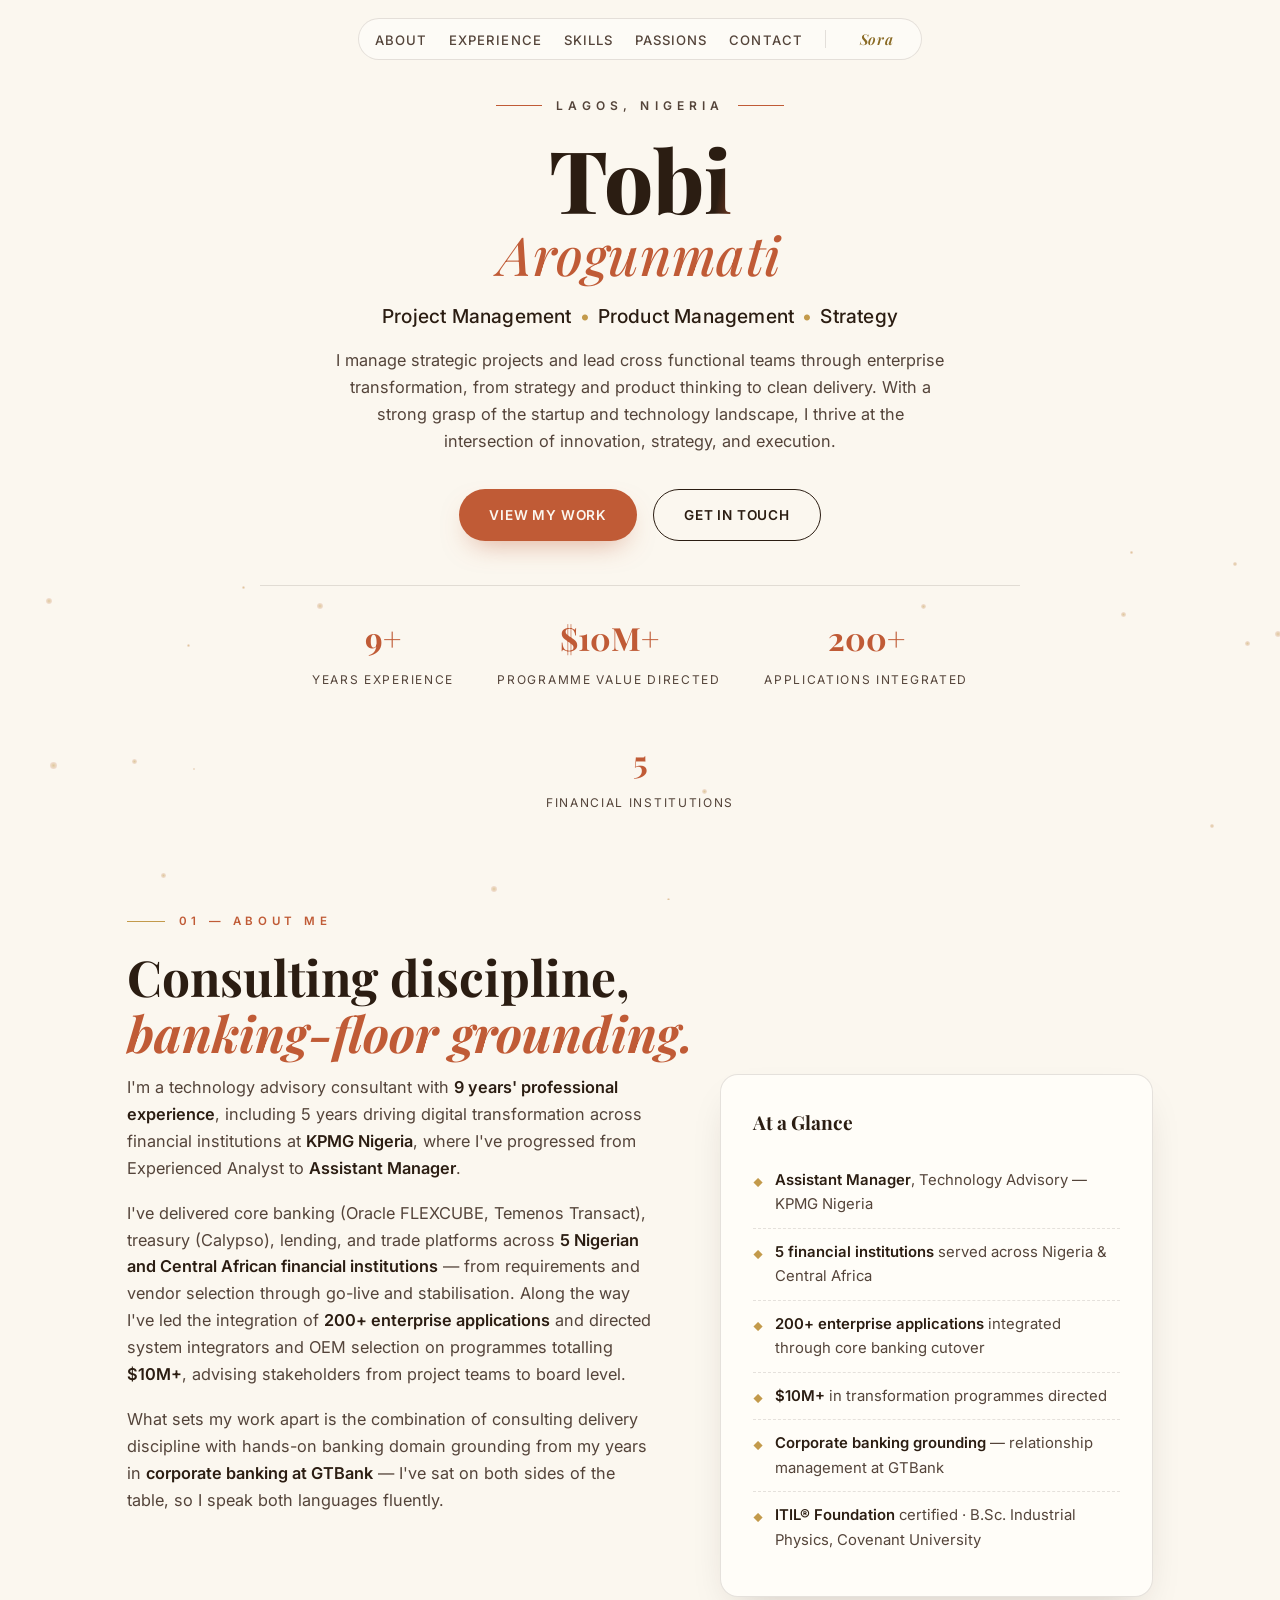
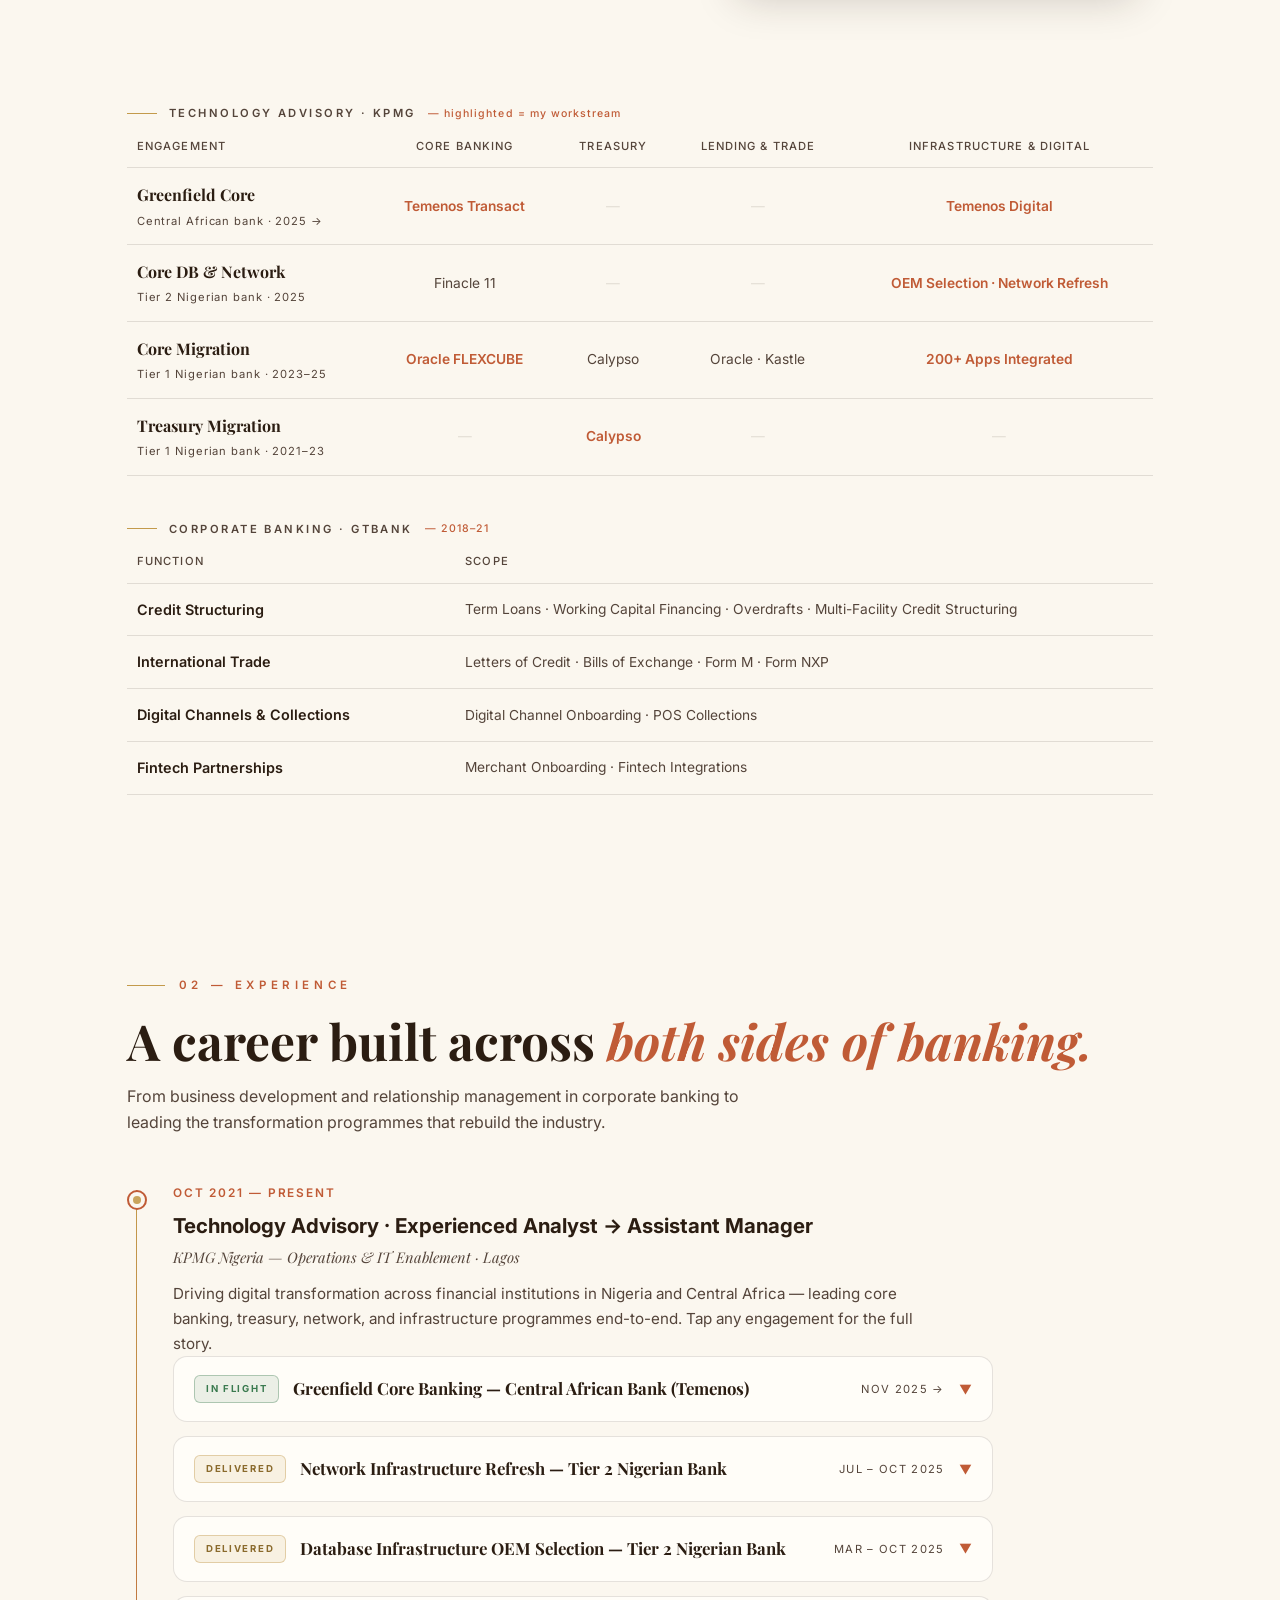
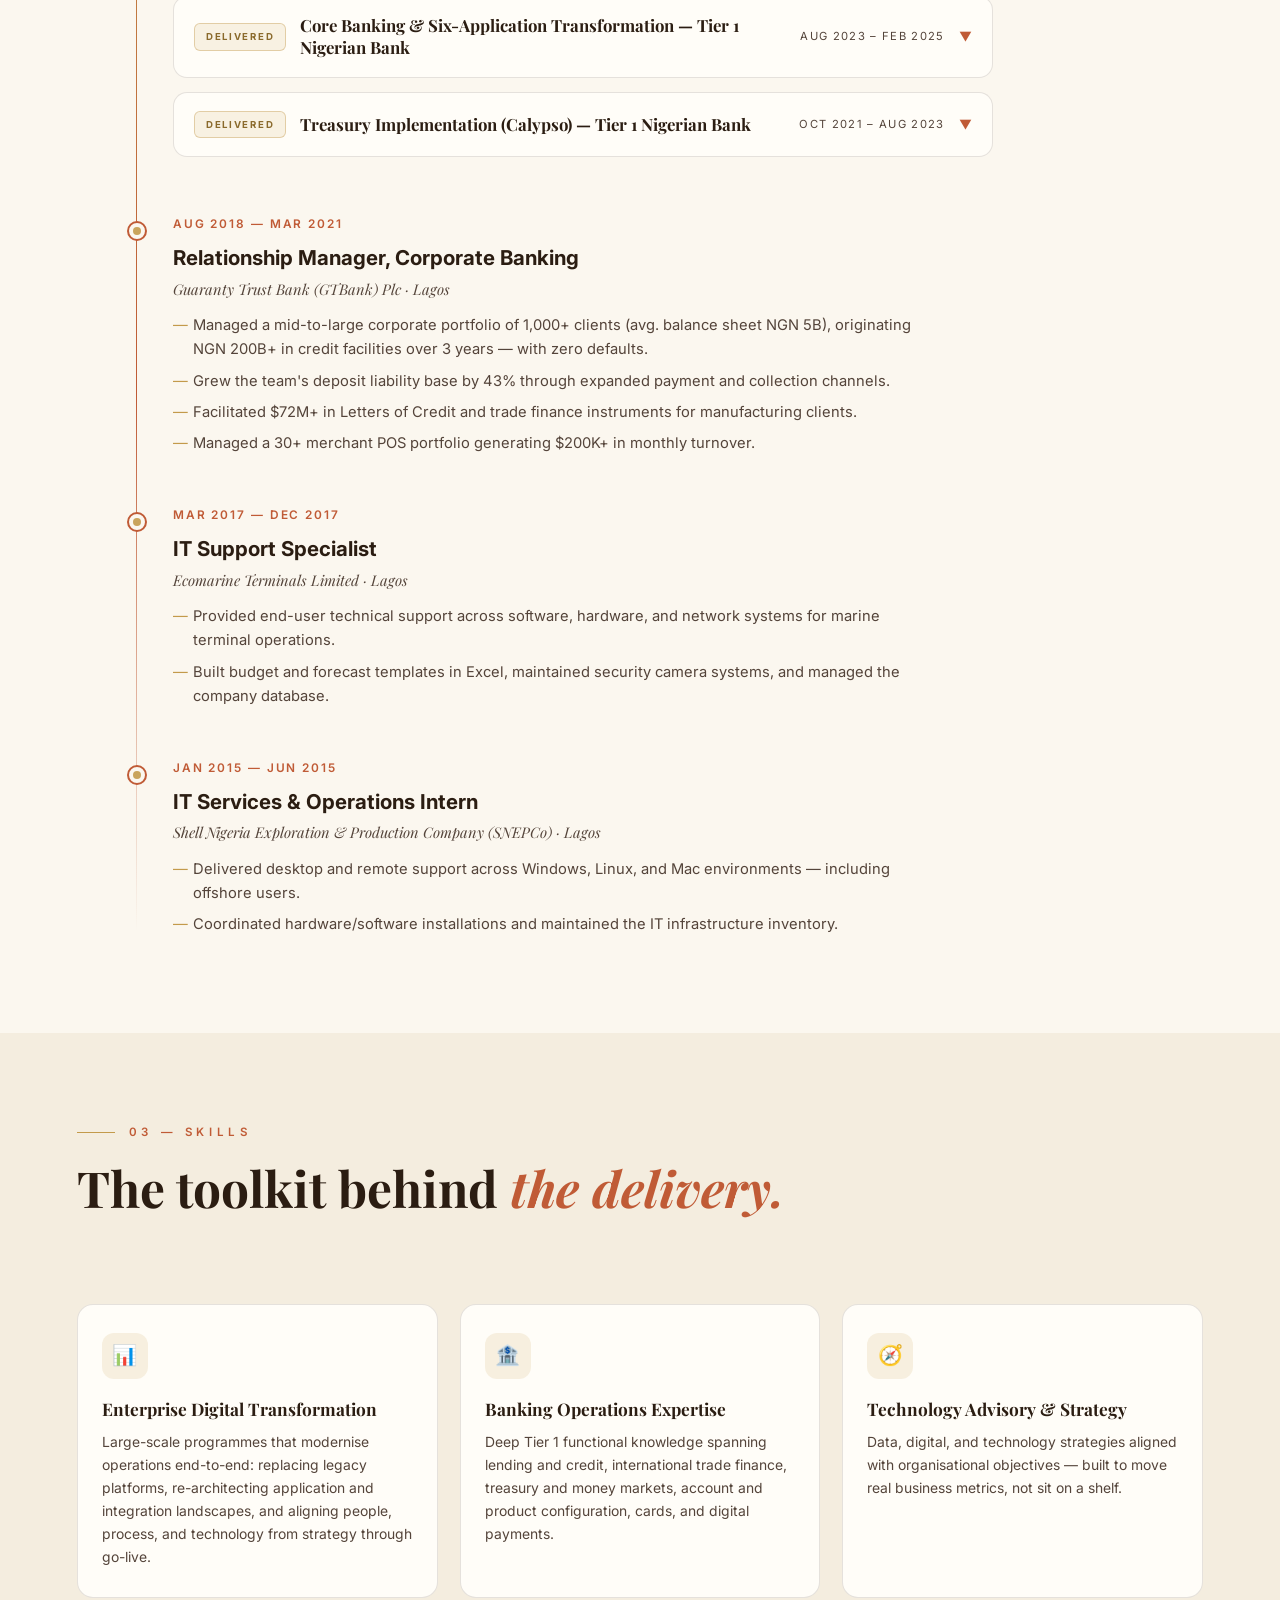
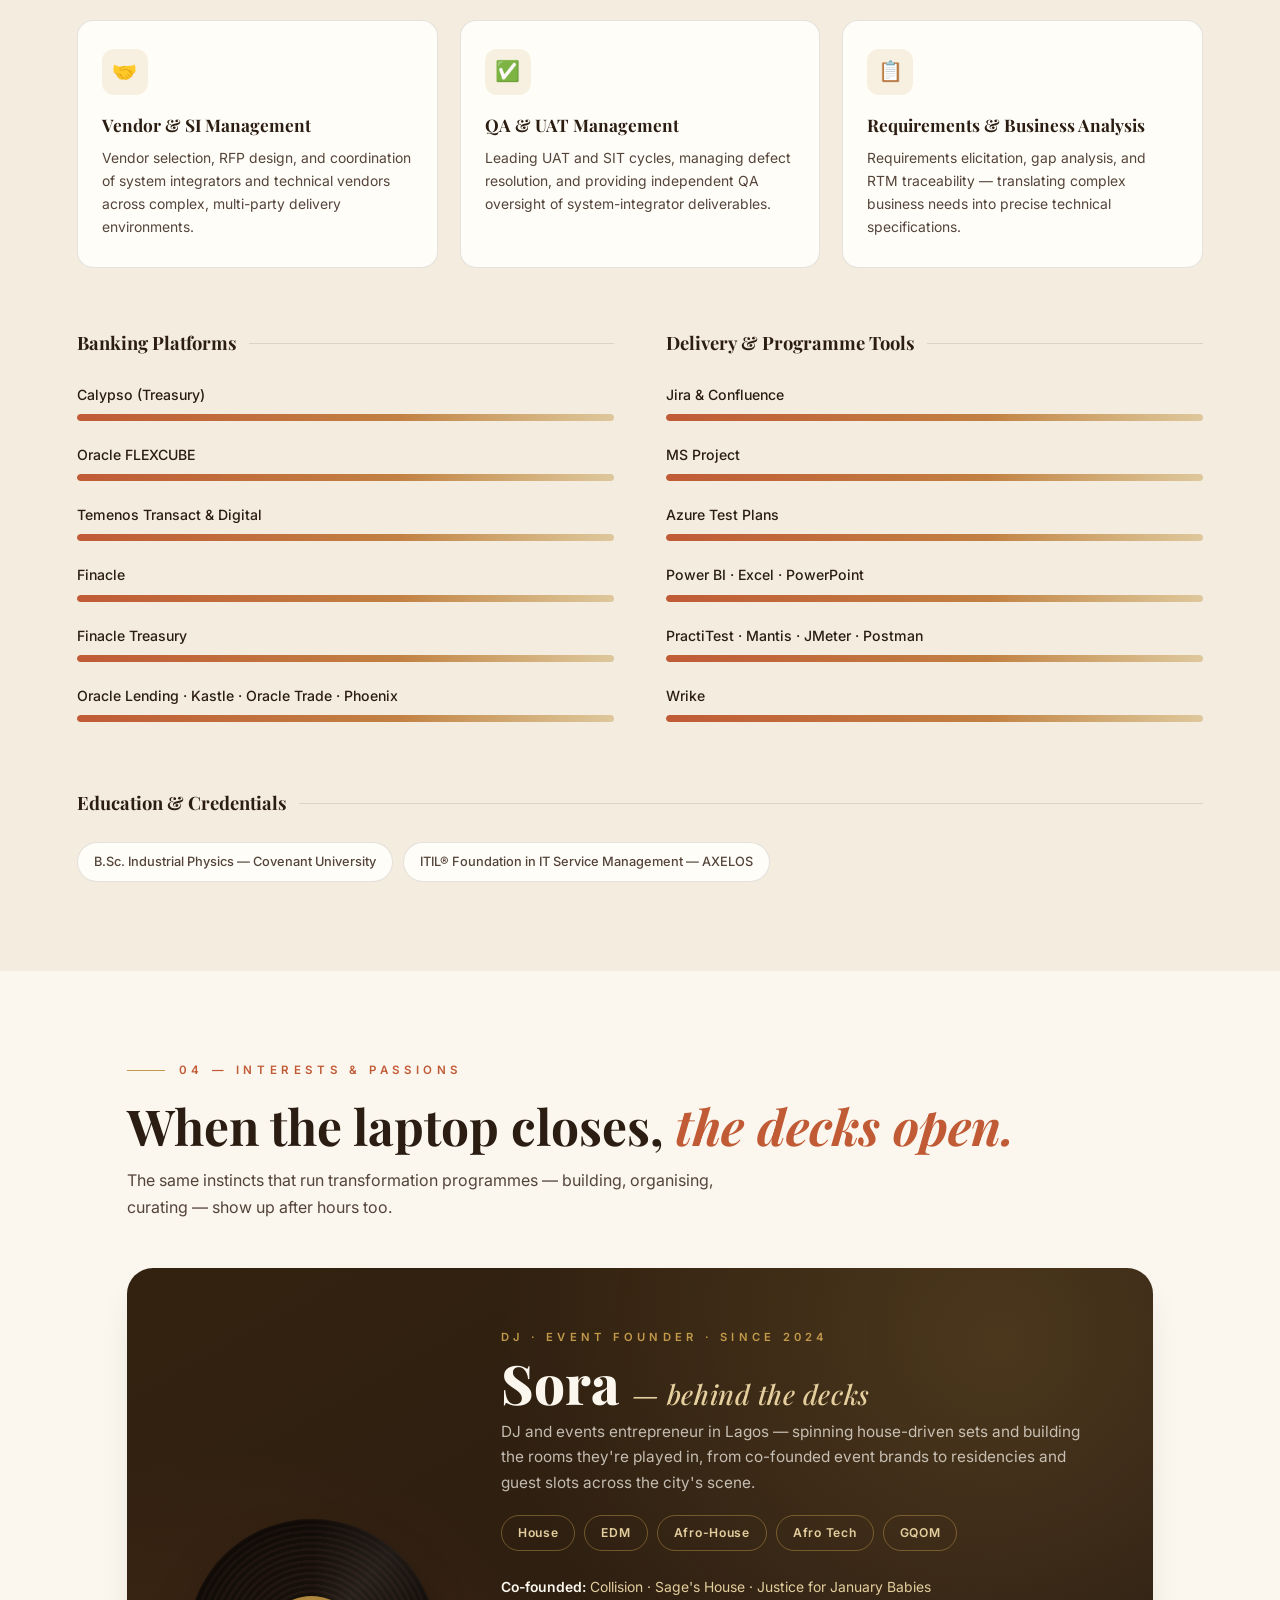
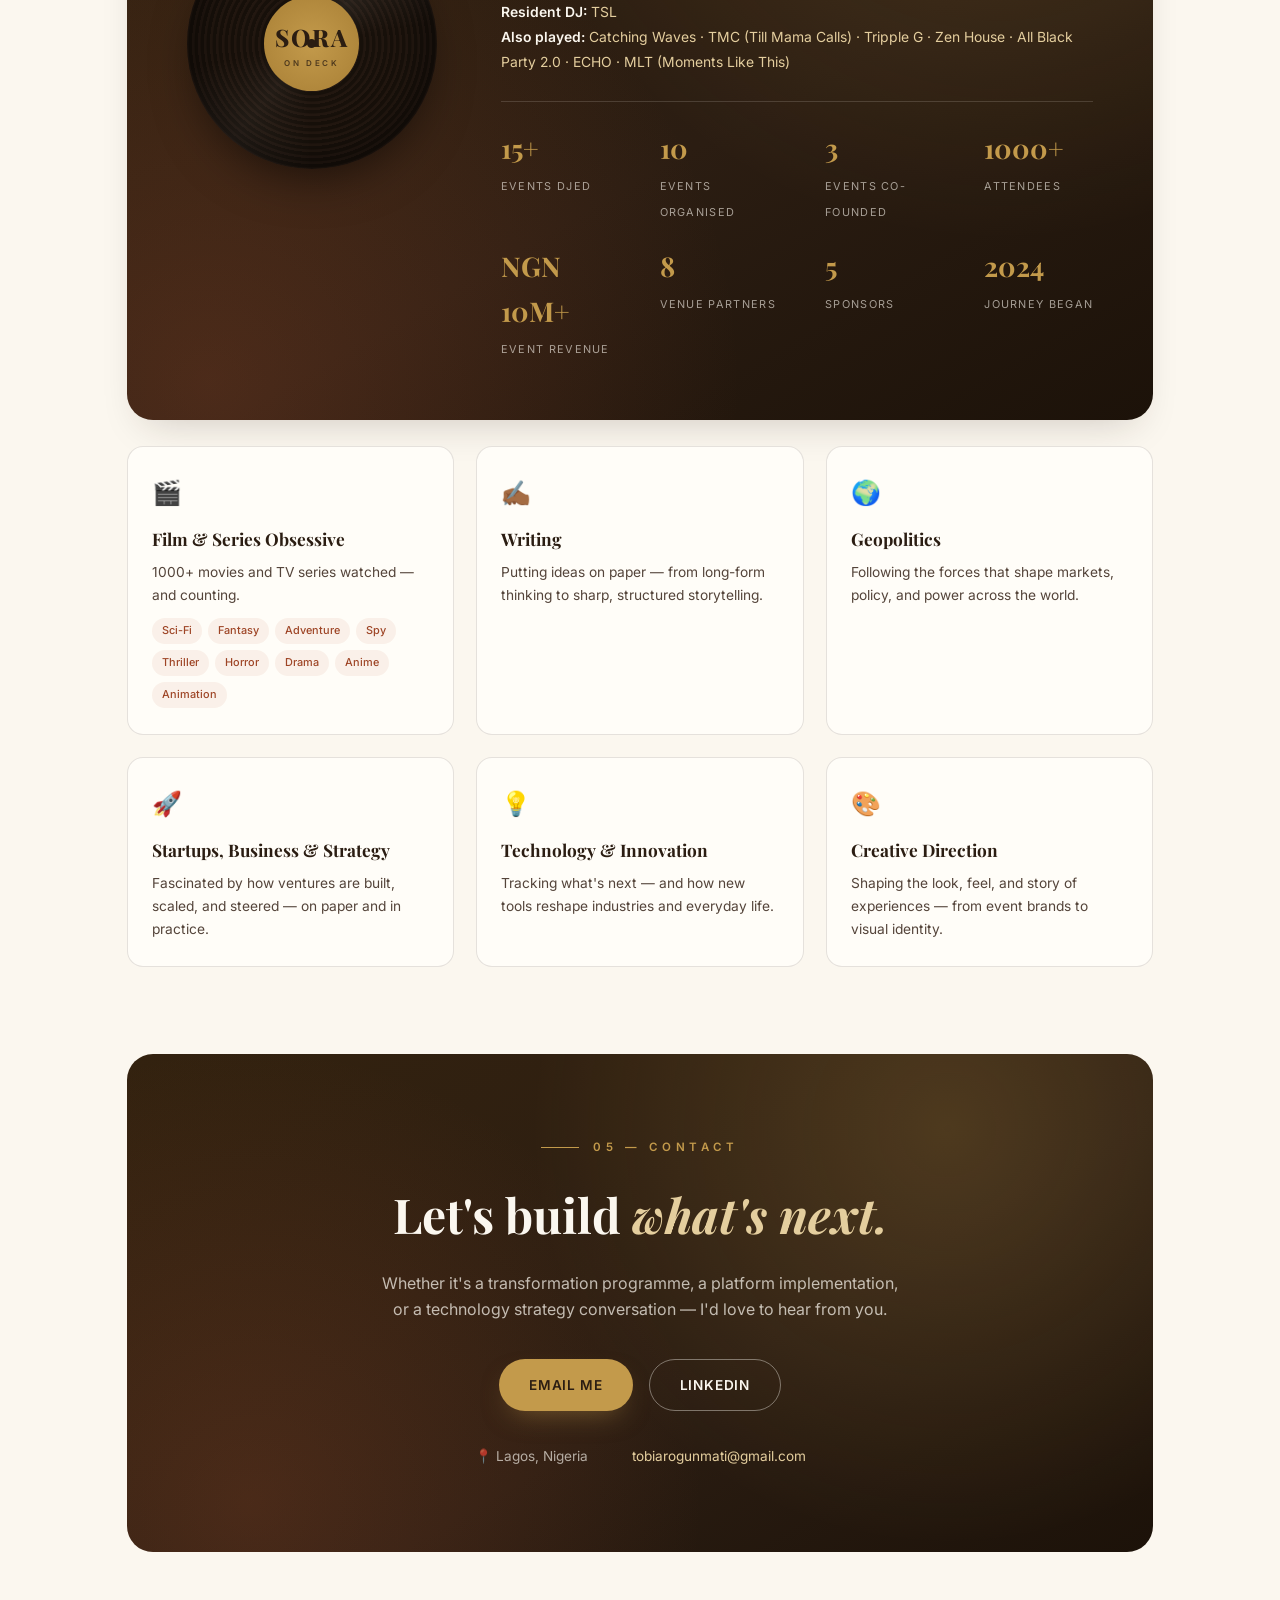
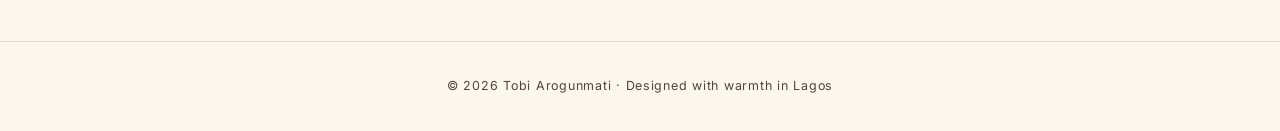
==== commit 740b6459: "v14, Masking, Reframing Title, Image website preview Added masking for kpmg client, changed from dig" ====
--- a/index.html
+++ b/index.html
@@ -4,7 +4,25 @@
 <meta charset="UTF-8">
 <meta name="viewport" content="width=device-width, initial-scale=1.0">
 <meta name="color-scheme" content="only light">
-<title>Tobi Arogunmati — Technology Advisory & Digital Transformation</title>
+<title>Tobi Arogunmati — Technology Project Management and Strategy</title>
+<meta name="description" content="Technology advisory consultant with 9 years' experience driving enterprise transformation across financial institutions — core banking, treasury, and infrastructure programmes, end to end.">
+
+<!-- Open Graph (LinkedIn, WhatsApp, Facebook) -->
+<meta property="og:type" content="website">
+<meta property="og:url" content="https://tobiarogunmati.com/">
+<meta property="og:title" content="Tobi Arogunmati — Technology Project Management and Strategy">
+<meta property="og:description" content="Technology advisory consultant with 9 years' experience driving enterprise transformation across financial institutions — core banking, treasury, and infrastructure programmes, end to end.">
+<meta property="og:image" content="https://tobiarogunmati.com/preview.png">
+<meta property="og:image:width" content="1200">
+<meta property="og:image:height" content="630">
+<meta property="og:image:alt" content="Tobi Arogunmati — Technology Project Management and Strategy">
+
+<!-- Twitter / X -->
+<meta name="twitter:card" content="summary_large_image">
+<meta name="twitter:title" content="Tobi Arogunmati — Technology Project Management and Strategy">
+<meta name="twitter:description" content="9 years driving enterprise transformation across financial institutions — core banking, treasury, and infrastructure, end to end.">
+<meta name="twitter:image" content="https://tobiarogunmati.com/preview.png">
+
 <link rel="preconnect" href="https://fonts.googleapis.com">
 <link rel="preconnect" href="https://fonts.gstatic.com" crossorigin>
 <link href="https://fonts.googleapis.com/css2?family=Playfair+Display:ital,wght@0,400;0,500;0,600;0,700;0,800;1,400;1,500&family=Inter:wght@300;400;500;600;700&display=swap" rel="stylesheet">
@@ -535,7 +553,7 @@
         <span class="lastname">Arogunmati</span>
       </h1>
       <div class="hero-title reveal d2">
-        Project Management<span class="dot">•</span>Digital Transformation<span class="dot">•</span>Technology Advisory &amp; Strategy
+        Project Management<span class="dot">•</span>Product Management<span class="dot">•</span>Strategy
       </div>
       <p class="hero-line reveal d3">
         I manage strategic projects and lead cross functional teams through enterprise transformation, from strategy and product thinking to clean delivery. With a strong grasp of the startup and technology landscape, I thrive at the intersection of innovation, strategy, and execution.
@@ -585,7 +603,7 @@
     <table class="fp-table">
       <thead>
         <tr>
-          <th>Institution</th>
+          <th>Engagement</th>
           <th>Core Banking</th>
           <th>Treasury</th>
           <th>Lending &amp; Trade</th>
@@ -594,28 +612,28 @@
       </thead>
       <tbody>
         <tr>
-          <td class="fp-inst">Archer Bank<span>Congo · 2025 →</span></td>
+          <td class="fp-inst">Greenfield Core<span>Central African bank · 2025 →</span></td>
           <td class="fp-lead">Temenos Transact</td>
           <td class="fp-none">—</td>
           <td class="fp-none">—</td>
           <td class="fp-lead">Temenos Digital</td>
         </tr>
         <tr>
-          <td class="fp-inst">Fidelity Bank<span>Nigeria · 2025</span></td>
+          <td class="fp-inst">Core DB &amp; Network<span>Tier 2 Nigerian bank · 2025</span></td>
           <td>Finacle 11</td>
           <td class="fp-none">—</td>
           <td class="fp-none">—</td>
           <td class="fp-lead">OEM Selection · Network Refresh</td>
         </tr>
         <tr>
-          <td class="fp-inst">Zenith Bank<span>Nigeria · 2023–25</span></td>
+          <td class="fp-inst">Core Migration<span>Tier 1 Nigerian bank · 2023–25</span></td>
           <td class="fp-lead">Oracle FLEXCUBE</td>
           <td>Calypso</td>
           <td>Oracle · Kastle</td>
           <td class="fp-lead">200+ Apps Integrated</td>
         </tr>
         <tr>
-          <td class="fp-inst">First Bank<span>Nigeria · 2021–23</span></td>
+          <td class="fp-inst">Treasury Migration<span>Tier 1 Nigerian bank · 2021–23</span></td>
           <td class="fp-none">—</td>
           <td class="fp-lead">Calypso</td>
           <td class="fp-none">—</td>
@@ -668,51 +686,51 @@
       <p>Driving digital transformation across financial institutions in Nigeria and Central Africa — leading core banking, treasury, network, and infrastructure programmes end-to-end. Tap any engagement for the full story.</p>
 
       <details class="eng reveal">
-        <summary><span class="badge badge-flight">In Flight</span><span class="eng-title">Archer Bank (Congo) — Greenfield Core Banking (Temenos)</span><span class="eng-date">Nov 2025 →</span><span class="eng-chev">▼</span></summary>
+        <summary><span class="badge badge-flight">In Flight</span><span class="eng-title">Greenfield Core Banking — Central African Bank (Temenos)</span><span class="eng-date">Nov 2025 →</span><span class="eng-chev">▼</span></summary>
         <div class="eng-body">
-          <div class="eng-kicker">Team Lead, Implementation PM &amp; QA · Assistant Manager · 50+ Resources · 3 Organisations · 10-Month Runway</div>
+          <div class="eng-kicker">Team Lead, Implementation PM &amp; QA · Assistant Manager · Multi-Organisation Programme</div>
           <ul>
-            <li>Leading the functional and integration workstream on a greenfield Temenos Transact &amp; Digital implementation for a new bank building its systems and operations from zero — KPMG as project manager alongside integrator ITSS, while the bank pursues regulatory approvals.</li>
-            <li>Coordinating 50+ resources across three organisations (5 KPMG, 15+ integrator, 30+ bank) over a 10-month timeline to first go-live.</li>
+            <li>Leading the functional and integration workstream on a greenfield Temenos Transact &amp; Digital implementation for a new bank building its core systems and operations from the ground up, with KPMG as project manager.</li>
+            <li>Coordinating delivery across multiple partner organisations through to first go-live.</li>
             <li>Coordinating requirements-gathering sessions, solution demos, and workshops, and leading review, training, and sign-off on key project documents across workstreams.</li>
-            <li>Coordinated development of 3,000+ UAT test cases across 11 modules and 19 priority applications — payments, RTGS, remittances, reconciliation, regulatory reporting, AML, market data, statements, SMS notifications, card clearing, and cheque management — from a total scope of 38 applications.</li>
+            <li>Coordinating development of a large UAT test-case suite across core banking modules — payments, RTGS, remittances, reconciliation, regulatory reporting, AML, statements, card clearing, and cheque management.</li>
             <li>Leading integration alignment across infrastructure and interfacing workstreams to drive end-to-end readiness ahead of go-live.</li>
           </ul>
         </div>
       </details>
 
       <details class="eng reveal">
-        <summary><span class="badge badge-done">Delivered</span><span class="eng-title">Fidelity Bank — Network Infrastructure Refresh</span><span class="eng-date">Jul – Oct 2025</span><span class="eng-chev">▼</span></summary>
+        <summary><span class="badge badge-done">Delivered</span><span class="eng-title">Network Infrastructure Refresh — Tier 2 Nigerian Bank</span><span class="eng-date">Jul – Oct 2025</span><span class="eng-chev">▼</span></summary>
         <div class="eng-body">
-          <div class="eng-kicker">Project Management Lead · Experienced Senior · Tier 1 Bank · Primary + DR Sites</div>
+          <div class="eng-kicker">Project Management Lead · Experienced Senior · Primary + DR Sites</div>
           <ul>
             <li>Led the phase-out and replacement of 10 out-of-warranty, end-of-life leaf and border switches across primary and DR sites — eliminating unsupported hardware and its security vulnerabilities while restoring full vendor support coverage.</li>
-            <li>Directed a 4-person KPMG team coordinating 5 Huawei engineers and 10+ Fidelity resources, sequencing cutovers over weekend maintenance windows to minimise impact.</li>
+            <li>Directed a 4-person KPMG team coordinating OEM engineers and 10+ bank resources, sequencing cutovers over weekend maintenance windows to minimise impact.</li>
             <li>Completed the 4-month refresh with near-zero operational disruption to core banking network services across both sites.</li>
           </ul>
         </div>
       </details>
 
       <details class="eng reveal">
-        <summary><span class="badge badge-done">Delivered</span><span class="eng-title">Fidelity Bank — Database Infrastructure OEM Selection</span><span class="eng-date">Mar – Oct 2025</span><span class="eng-chev">▼</span></summary>
+        <summary><span class="badge badge-done">Delivered</span><span class="eng-title">Database Infrastructure OEM Selection — Tier 2 Nigerian Bank</span><span class="eng-date">Mar – Oct 2025</span><span class="eng-chev">▼</span></summary>
         <div class="eng-body">
           <div class="eng-kicker">Project Lead, System Selection &amp; RFP · Senior Associate · $3M+ Decision · 3 Global OEMs</div>
           <ul>
-            <li>Led the system selection and RFP process for the database infrastructure powering Fidelity's Finacle 11 core banking upgrade — a $3M+ decision evaluating Oracle, Dell, and HP over 3 months.</li>
+            <li>Led the system selection and RFP process for the database infrastructure powering the bank's Finacle 11 core banking upgrade — a $3M+ decision evaluating leading global OEMs over 3 months.</li>
             <li>Designed and ran a 3-phase evaluation framework: scoring written proposals, vendor presentations, and reference checks (3 references interviewed per OEM) against cost, functionality, and the bank's strategic objectives.</li>
-            <li>Delivered the recommendation that informed the bank's award to the selected vendor, directly enabling progression to the full implementation phase.</li>
+            <li>Delivered the recommendation that informed the bank's vendor award, directly enabling progression to the full implementation phase.</li>
           </ul>
         </div>
       </details>
 
       <details class="eng reveal">
-        <summary><span class="badge badge-done">Delivered</span><span class="eng-title">Zenith Bank — Core Banking &amp; Six-Application Transformation</span><span class="eng-date">Aug 2023 – Feb 2025</span><span class="eng-chev">▼</span></summary>
+        <summary><span class="badge badge-done">Delivered</span><span class="eng-title">Core Banking &amp; Six-Application Transformation — Tier 1 Nigerian Bank</span><span class="eng-date">Aug 2023 – Feb 2025</span><span class="eng-chev">▼</span></summary>
         <div class="eng-body">
           <div class="eng-kicker">Integration &amp; Application Workstream Lead · Senior Associate → Experienced Senior · $5M+ Programme · 100+ Resources</div>
           <ul>
-            <li>Led the integration and applications workstream on a $5M+ enterprise transformation migrating Zenith Bank from Phoenix to Oracle FLEXCUBE — one of 6 concurrent enterprise platform implementations spanning core banking, treasury, lending, and trade.</li>
+            <li>Led the integration and applications workstream on a $5M+ enterprise transformation migrating a Tier 1 Nigerian bank from its legacy core to Oracle FLEXCUBE — one of 6 concurrent enterprise platform implementations spanning core banking, treasury, lending, and trade.</li>
             <li>Owned integration and refactoring of the bank's 200+ internal applications, middleware, and services — rebuilding 5 business-critical applications covering payments, workflows, and approvals, and reconnecting legacy database links to the new core.</li>
-            <li>Safeguarded continuity for 20M+ customer accounts across 390 branches and all customer channels (USSD, internet banking, mobile banking, payment gateways, third-party integrations) through core banking cutover.</li>
+            <li>Safeguarded continuity for 20M+ customer accounts across a nationwide branch network and all customer channels (USSD, internet banking, mobile banking, payment gateways, third-party integrations) through core banking cutover.</li>
             <li>Delivered concurrent implementation of Oracle Lending, Kastle Lending, Calypso, Oracle Trade, and a new Enterprise Service Bus into the new core environment.</li>
             <li>Directed a 2-person KPMG integration team coordinating 5 development-team PMs alongside DevOps, security, QA, and business analysts, plus 20+ departmental users — and supported training of 200+ bank staff.</li>
             <li>Drove core banking go-live in August 2024, then led defect resolution, stabilisation, and supplementary module delivery through February 2025.</li>
@@ -721,12 +739,12 @@
       </details>
 
       <details class="eng reveal">
-        <summary><span class="badge badge-done">Delivered</span><span class="eng-title">First Bank of Nigeria — Treasury Implementation (Calypso)</span><span class="eng-date">Oct 2021 – Aug 2023</span><span class="eng-chev">▼</span></summary>
+        <summary><span class="badge badge-done">Delivered</span><span class="eng-title">Treasury Implementation (Calypso) — Tier 1 Nigerian Bank</span><span class="eng-date">Oct 2021 – Aug 2023</span><span class="eng-chev">▼</span></summary>
         <div class="eng-body">
           <div class="eng-kicker">Functional &amp; Data Workstream · Experienced Analyst → Associate · ~$2.5B Portfolio Migrated · 22-Month Programme</div>
           <ul>
-            <li>Delivered the functional and data workstream of a Calypso treasury implementation for one of Nigeria's largest banks — migrating from Finacle Treasury to Calypso across 10 cross-functional units, with KPMG as project manager and QA lead alongside integrator Seaico.</li>
-            <li>Achieved 97% data accuracy migrating a ~$2.5B treasury portfolio (FX trades, money market securities, bonds and treasury bills, borrowings, placements, Eurobonds) by architecting ETL validation protocols and leading resolution of 50+ critical defects across 13,000+ trade records.</li>
+            <li>Delivered the functional and data workstream of a Calypso treasury implementation for one of Nigeria's largest banks — migrating from Finacle Treasury to Calypso across 10 cross-functional units, with KPMG as project manager and QA lead.</li>
+            <li>Achieved 97% data accuracy migrating a multi-billion-dollar treasury portfolio (FX trades, money market securities, bonds and treasury bills, borrowings, placements, Eurobonds) by architecting ETL validation protocols and leading resolution of 50+ critical defects across 13,000+ trade records.</li>
             <li>Drove UAT to a 97% pass rate across 500+ test cases — facilitating defect-management sessions, coordinating testing across Treasury, Risk, IT, and Finance, and administering the Azure test tool.</li>
             <li>Stepped up as Calypso SME during vendor-availability gaps, guiding end users and unblocking UAT execution to keep testing on schedule.</li>
             <li>Enabled 100% trader self-sufficiency at go-live via Train-the-Trainer curricula and process-impact assessments for 30+ treasury users across 6 business departments.</li>
@@ -900,7 +918,7 @@
     <p>Whether it's a transformation programme, a platform implementation, or a technology strategy conversation — I'd love to hear from you.</p>
     <div class="contact-links">
       <a href="mailto:tobiarogunmati@gmail.com" class="btn btn-primary">Email Me</a>
-      <a href="https://www.linkedin.com/in/tobi-arogunmati-3181a5b8/" target="_blank" rel="noopener" class="btn btn-ghost">LinkedIn</a>
+      <a href="https://www.linkedin.com/in/tobiarogunmati/" target="_blank" rel="noopener" class="btn btn-ghost">LinkedIn</a>
     </div>
     <div class="contact-meta">
       <span>📍 Lagos, Nigeria</span>
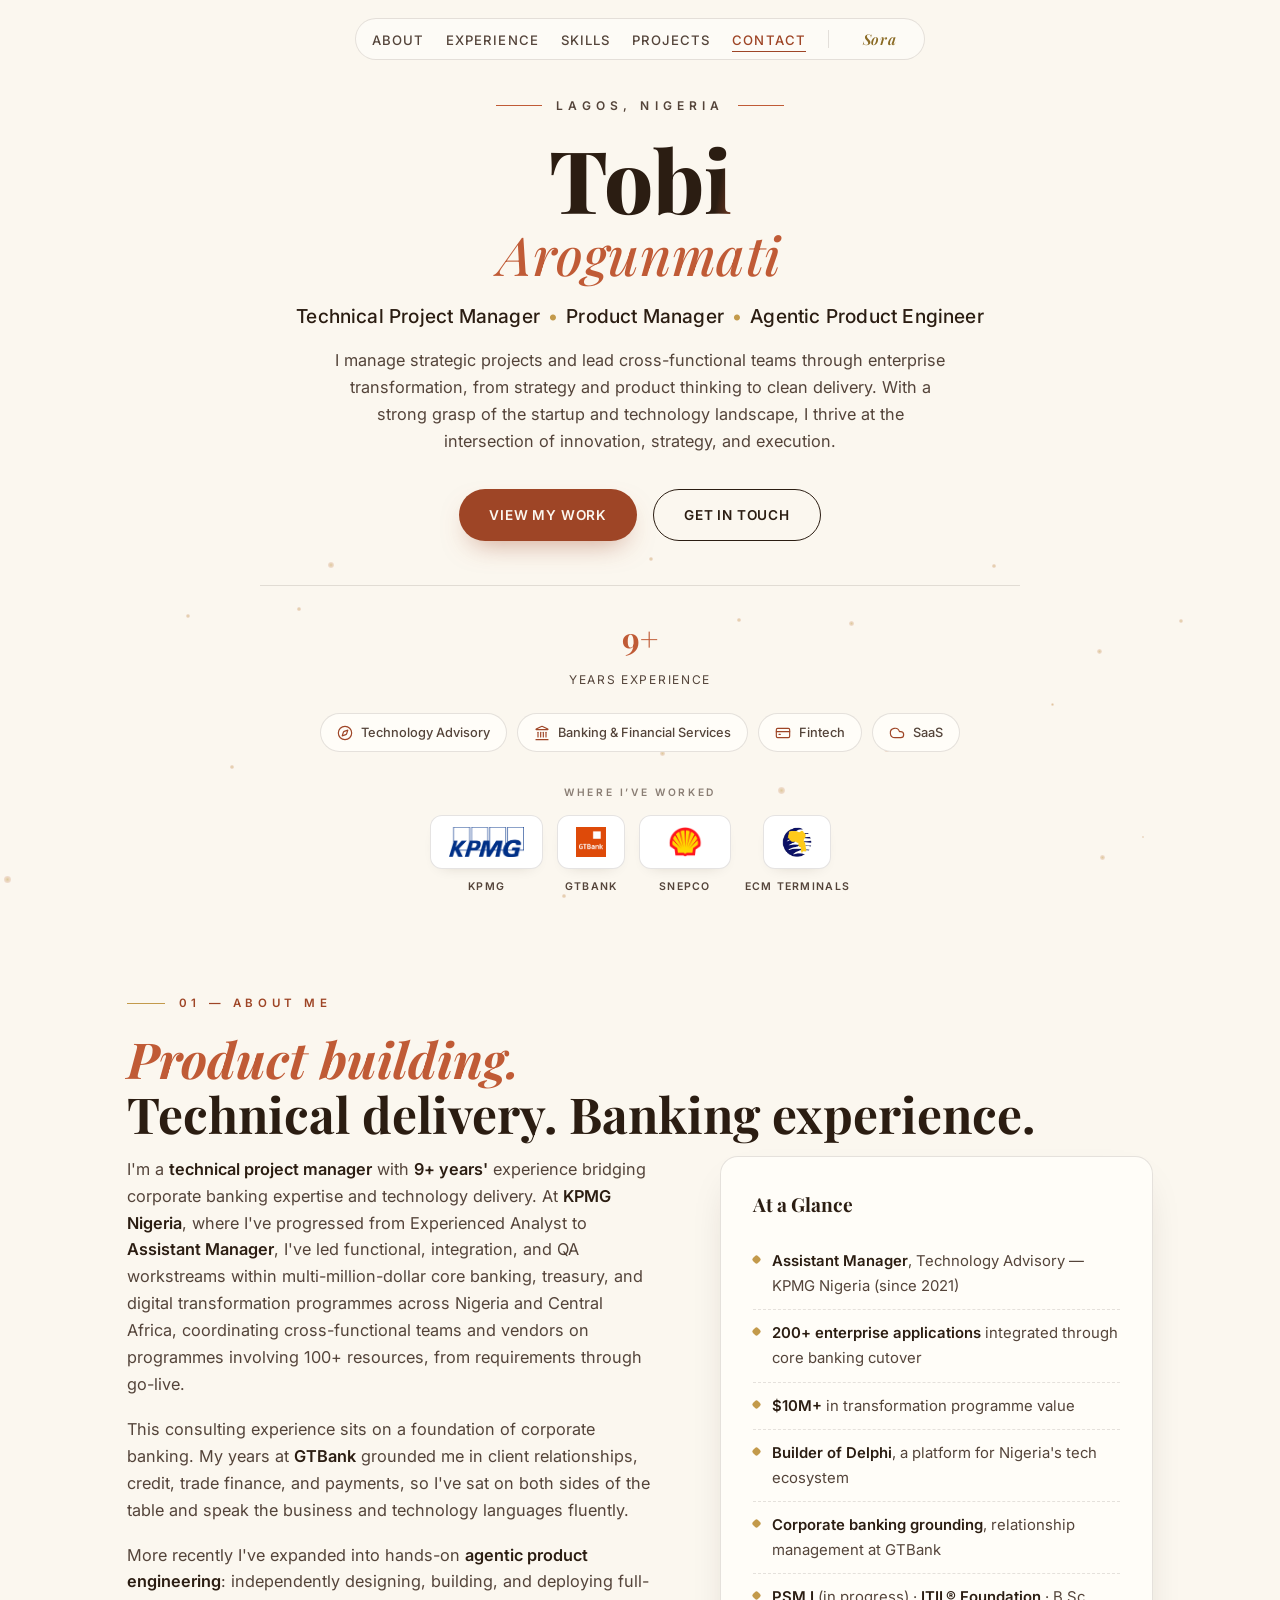
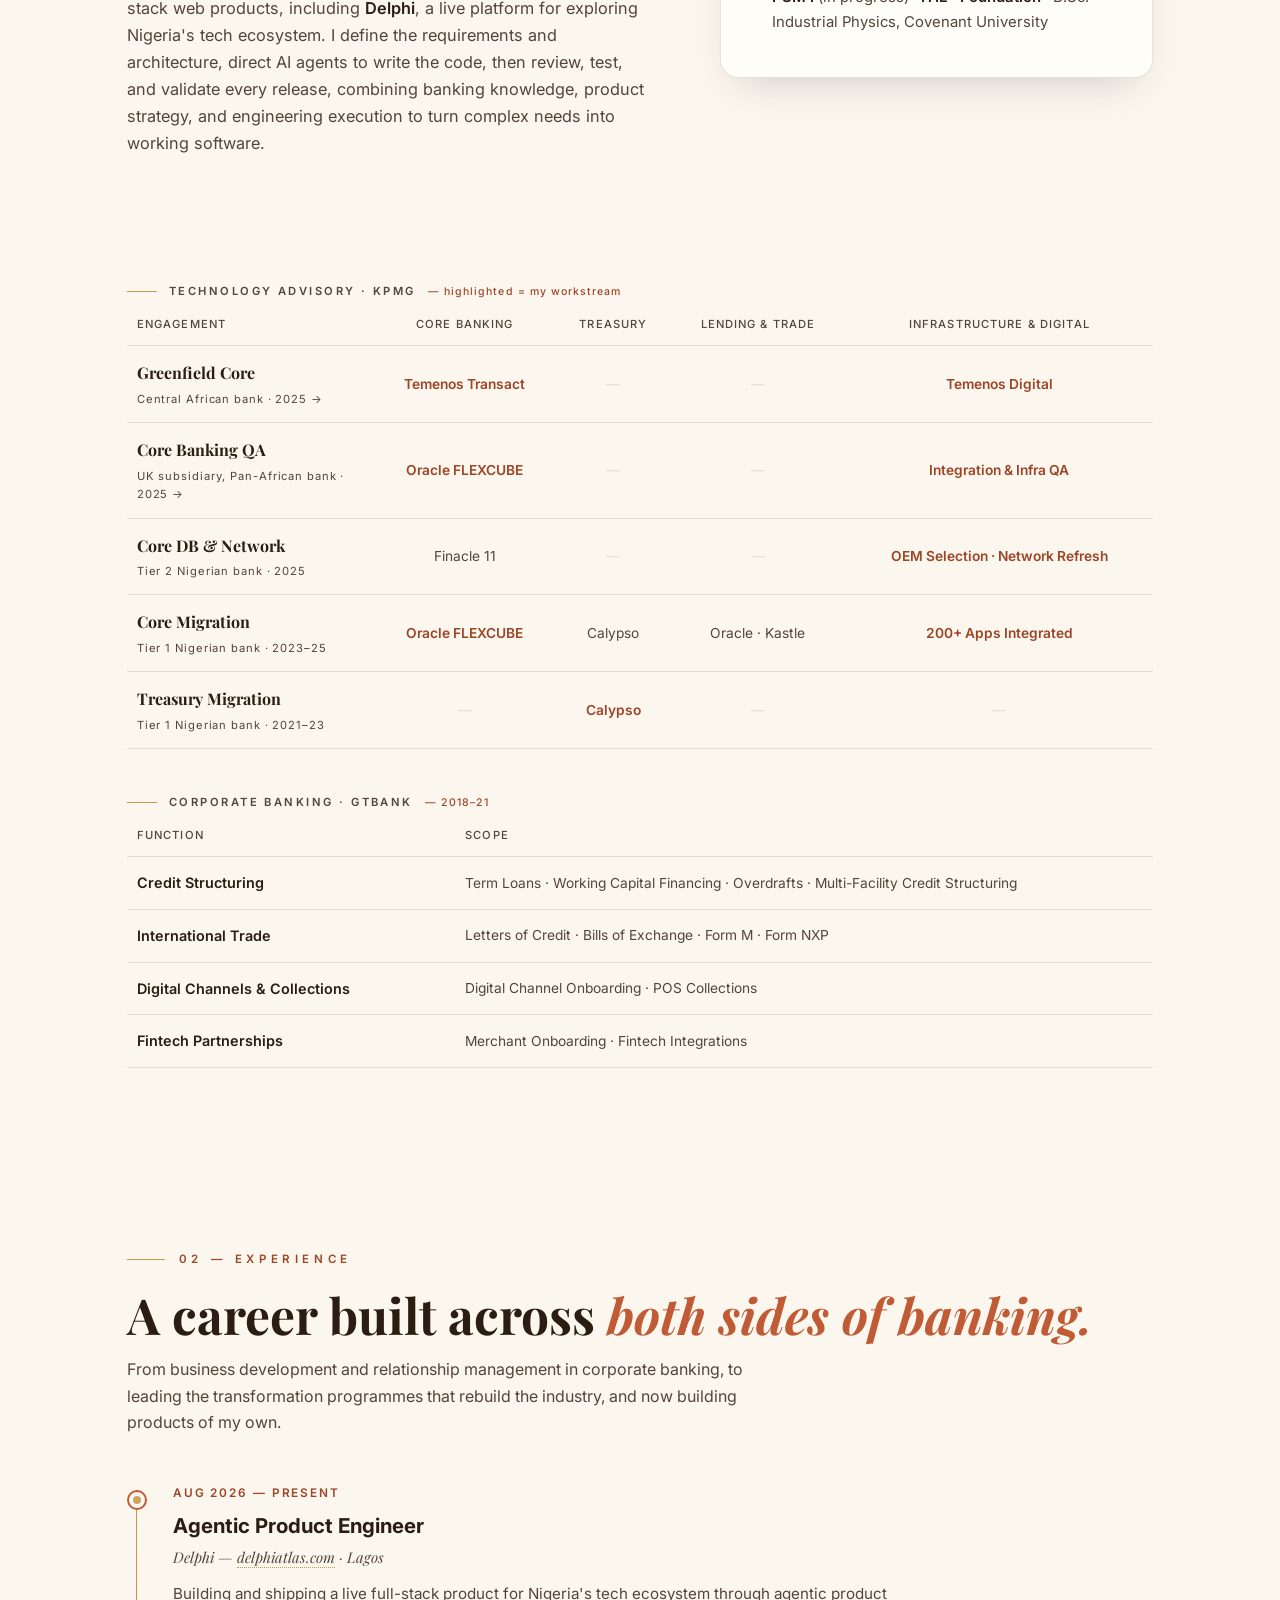
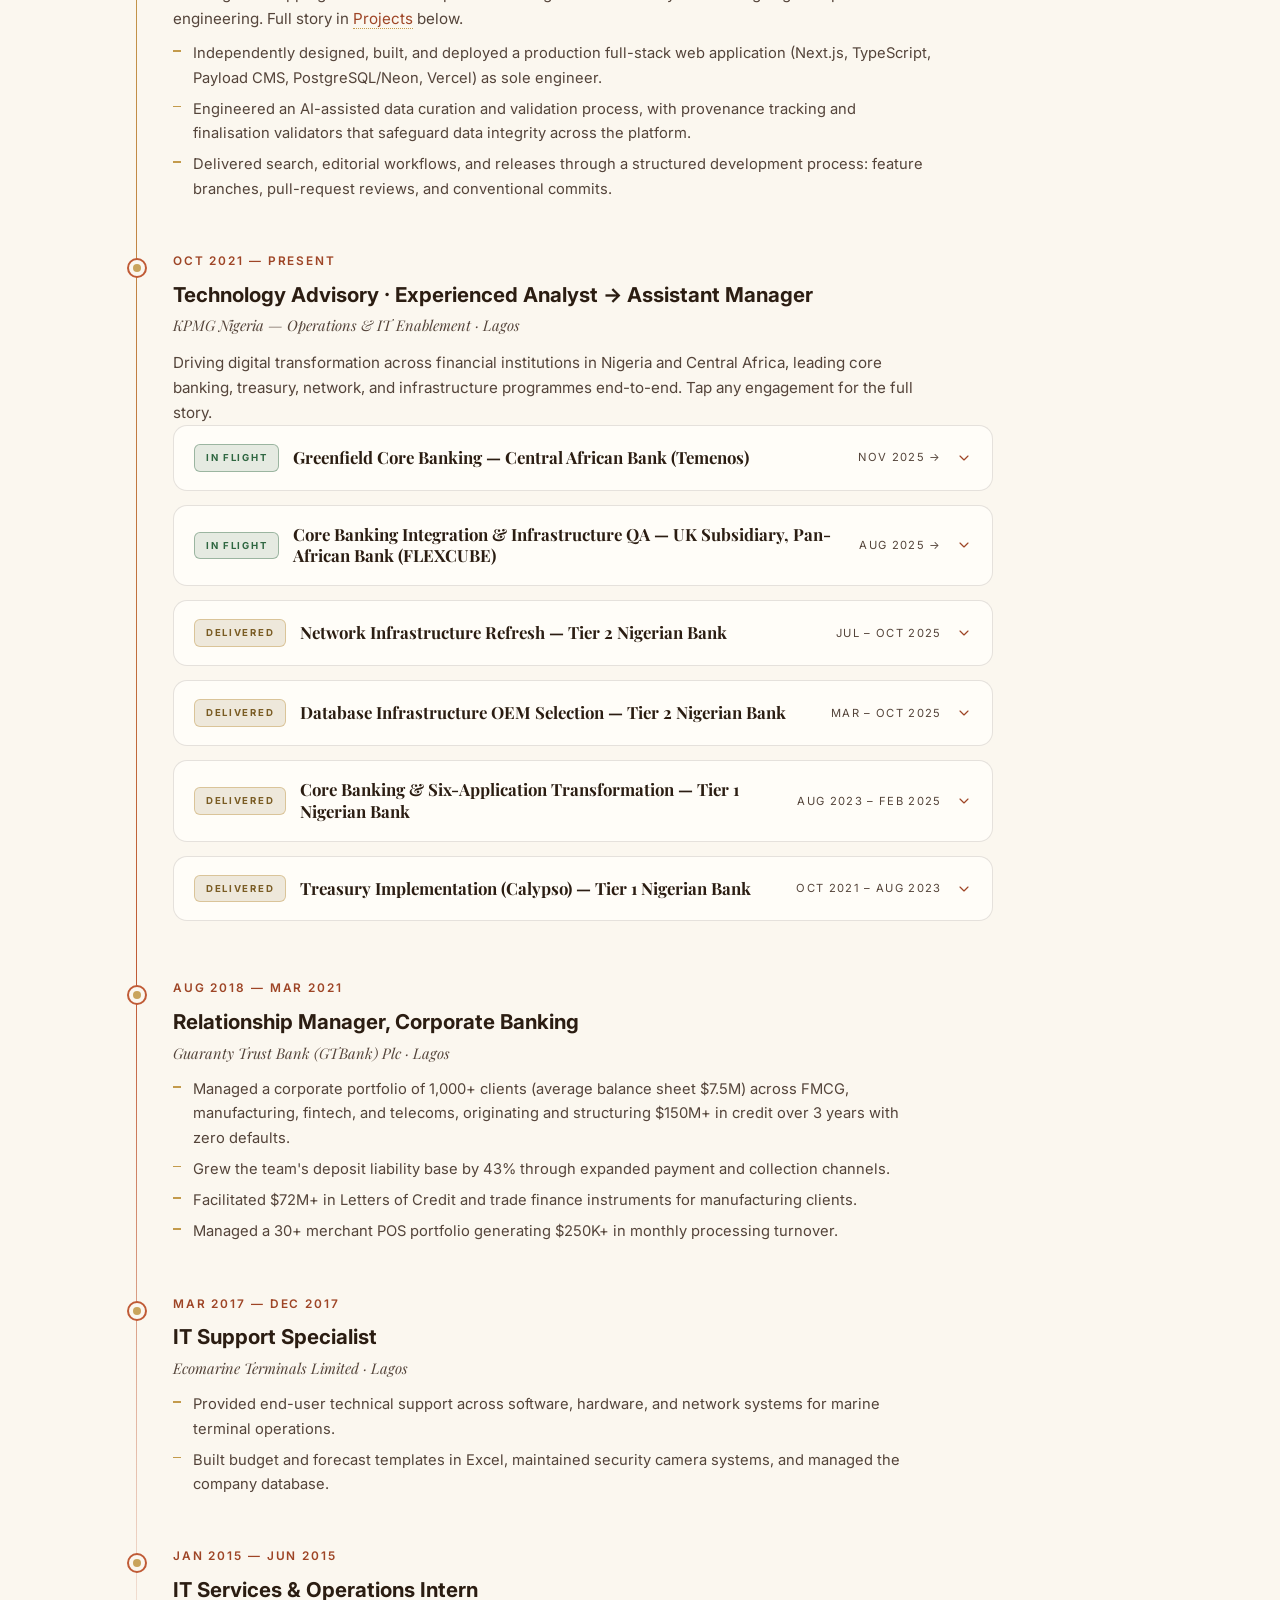
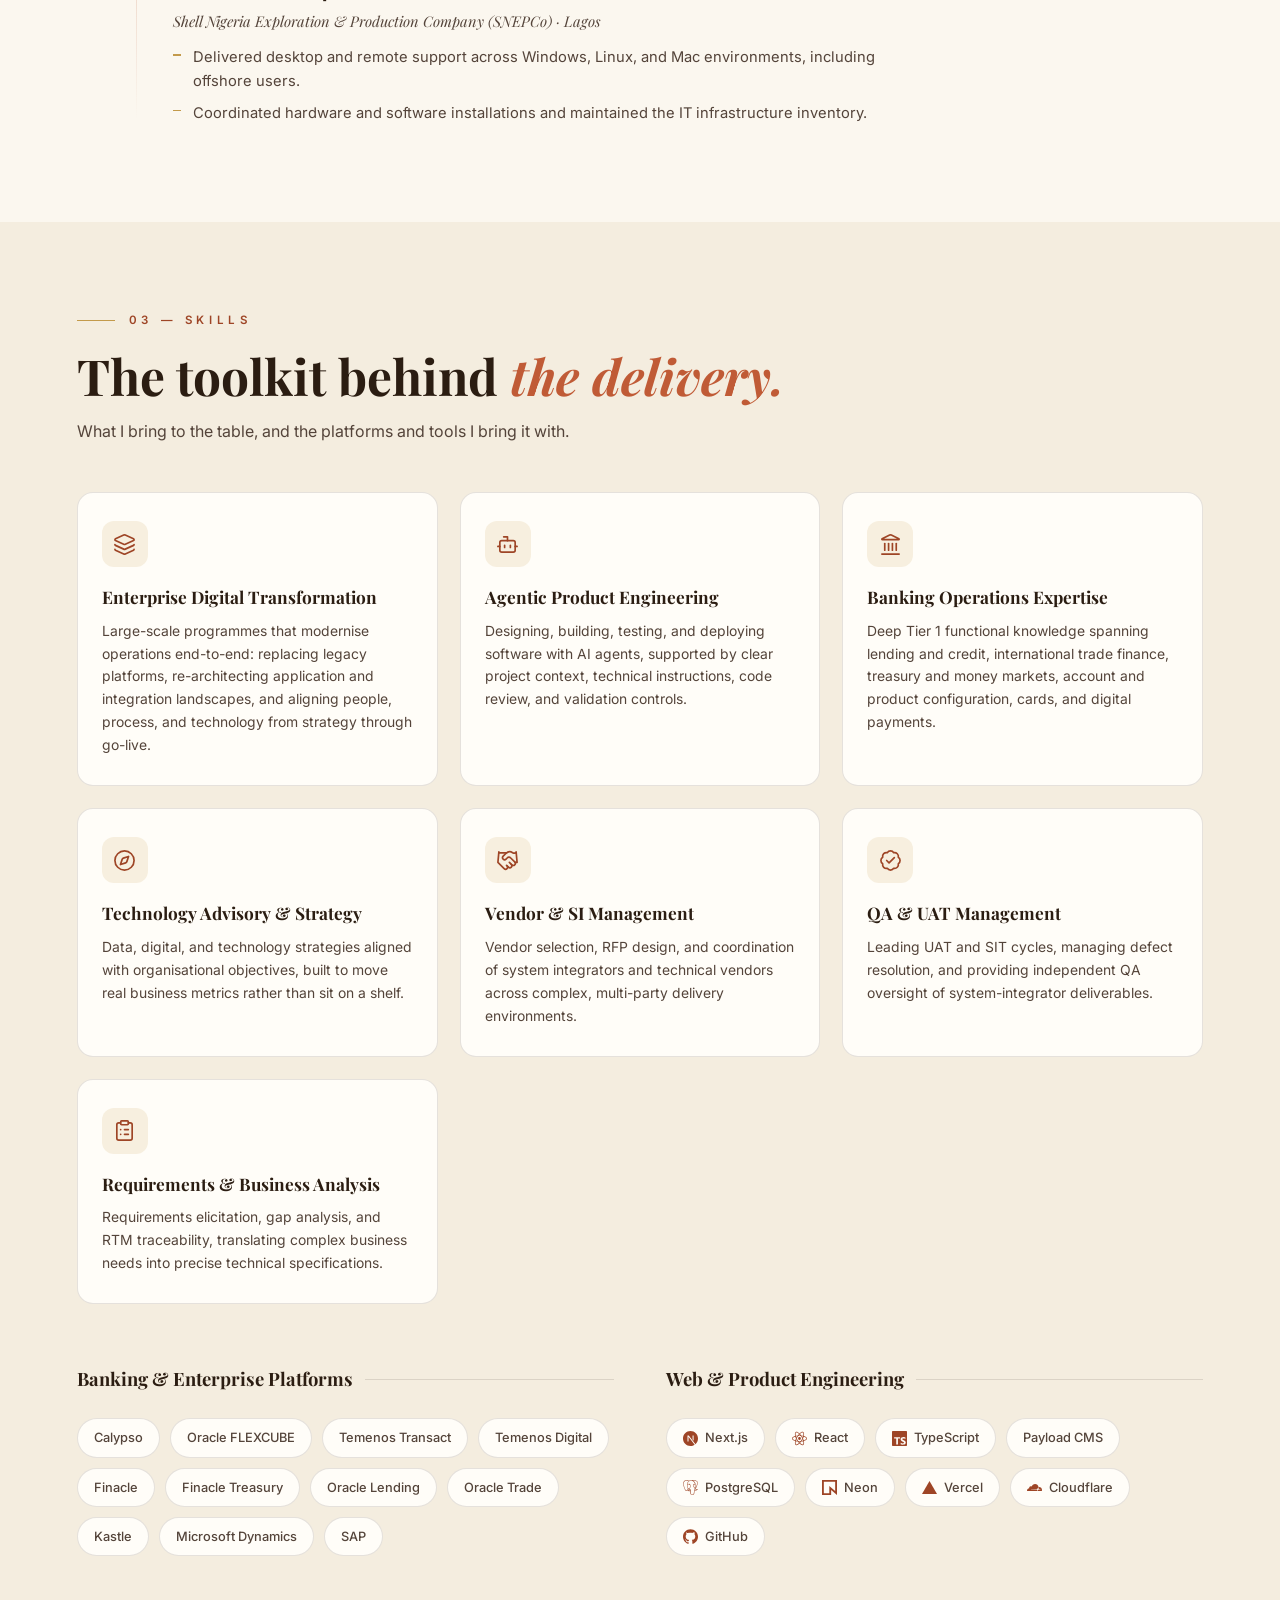
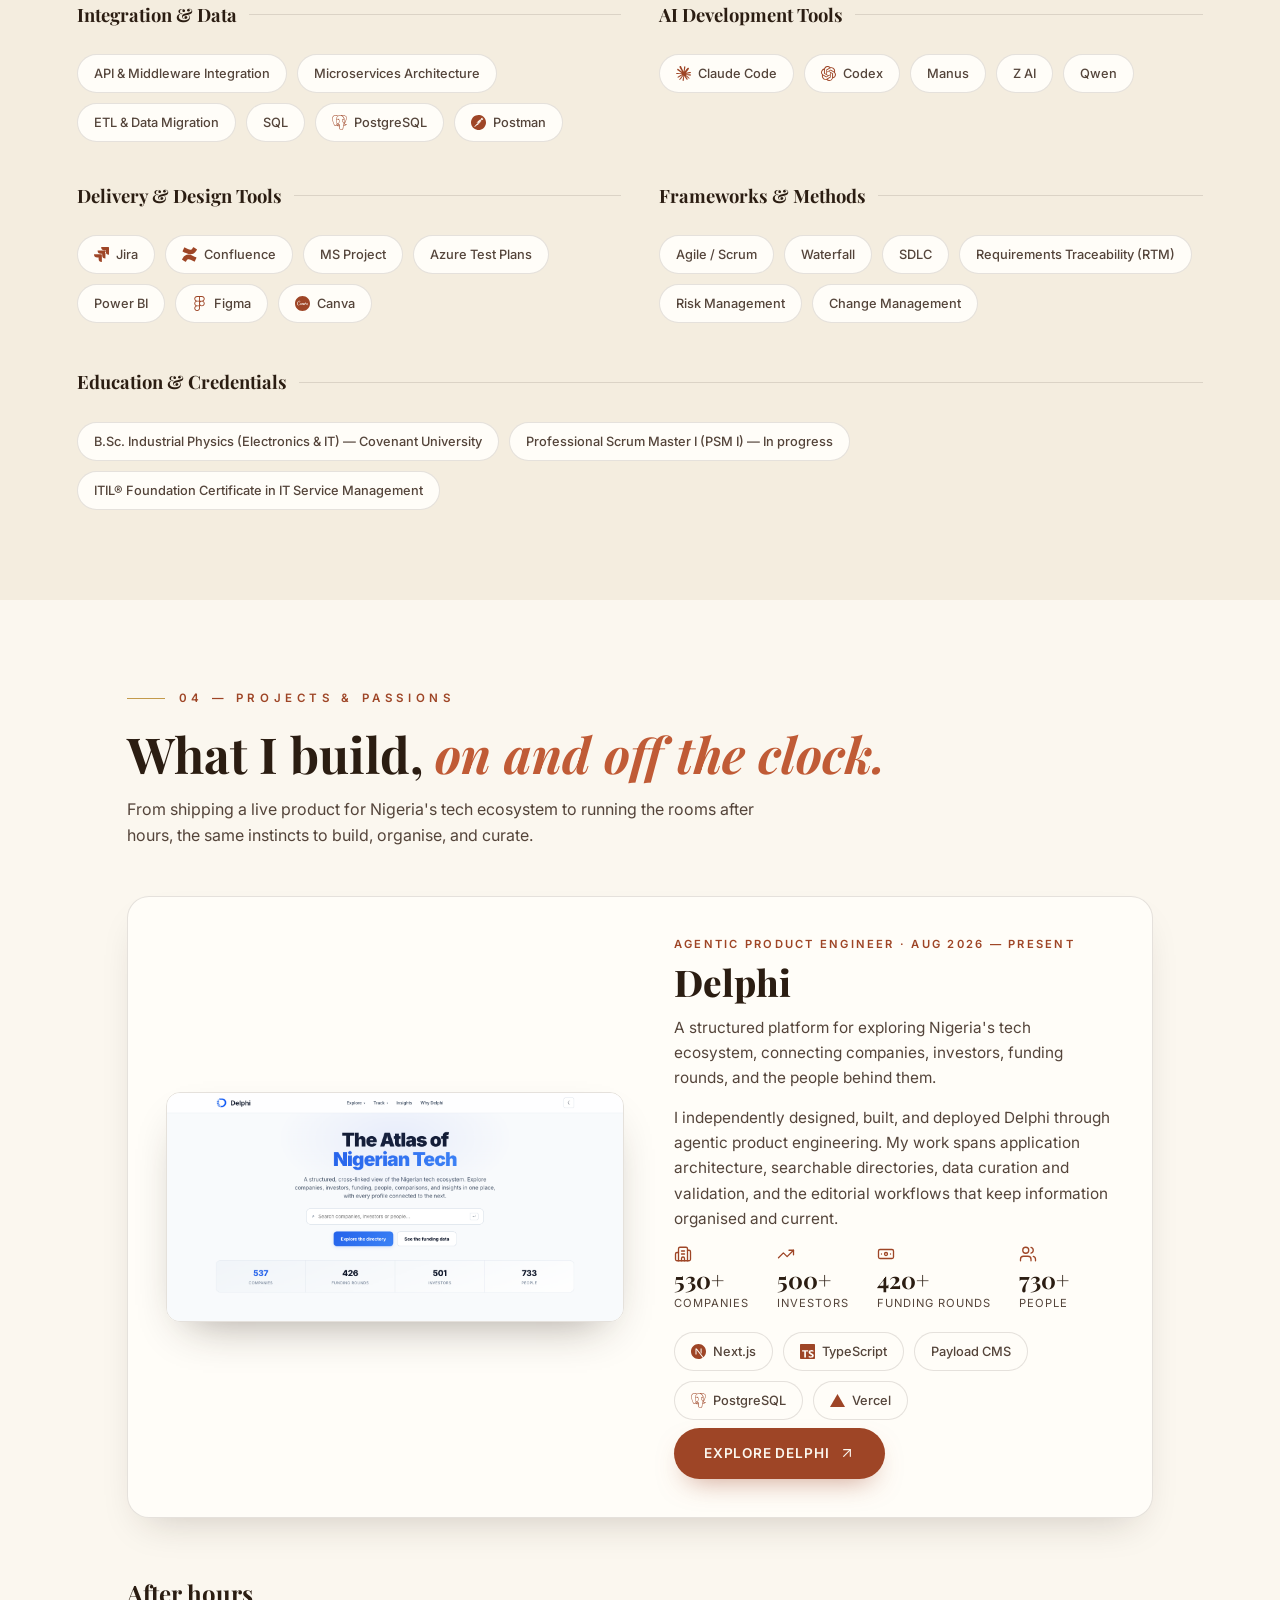
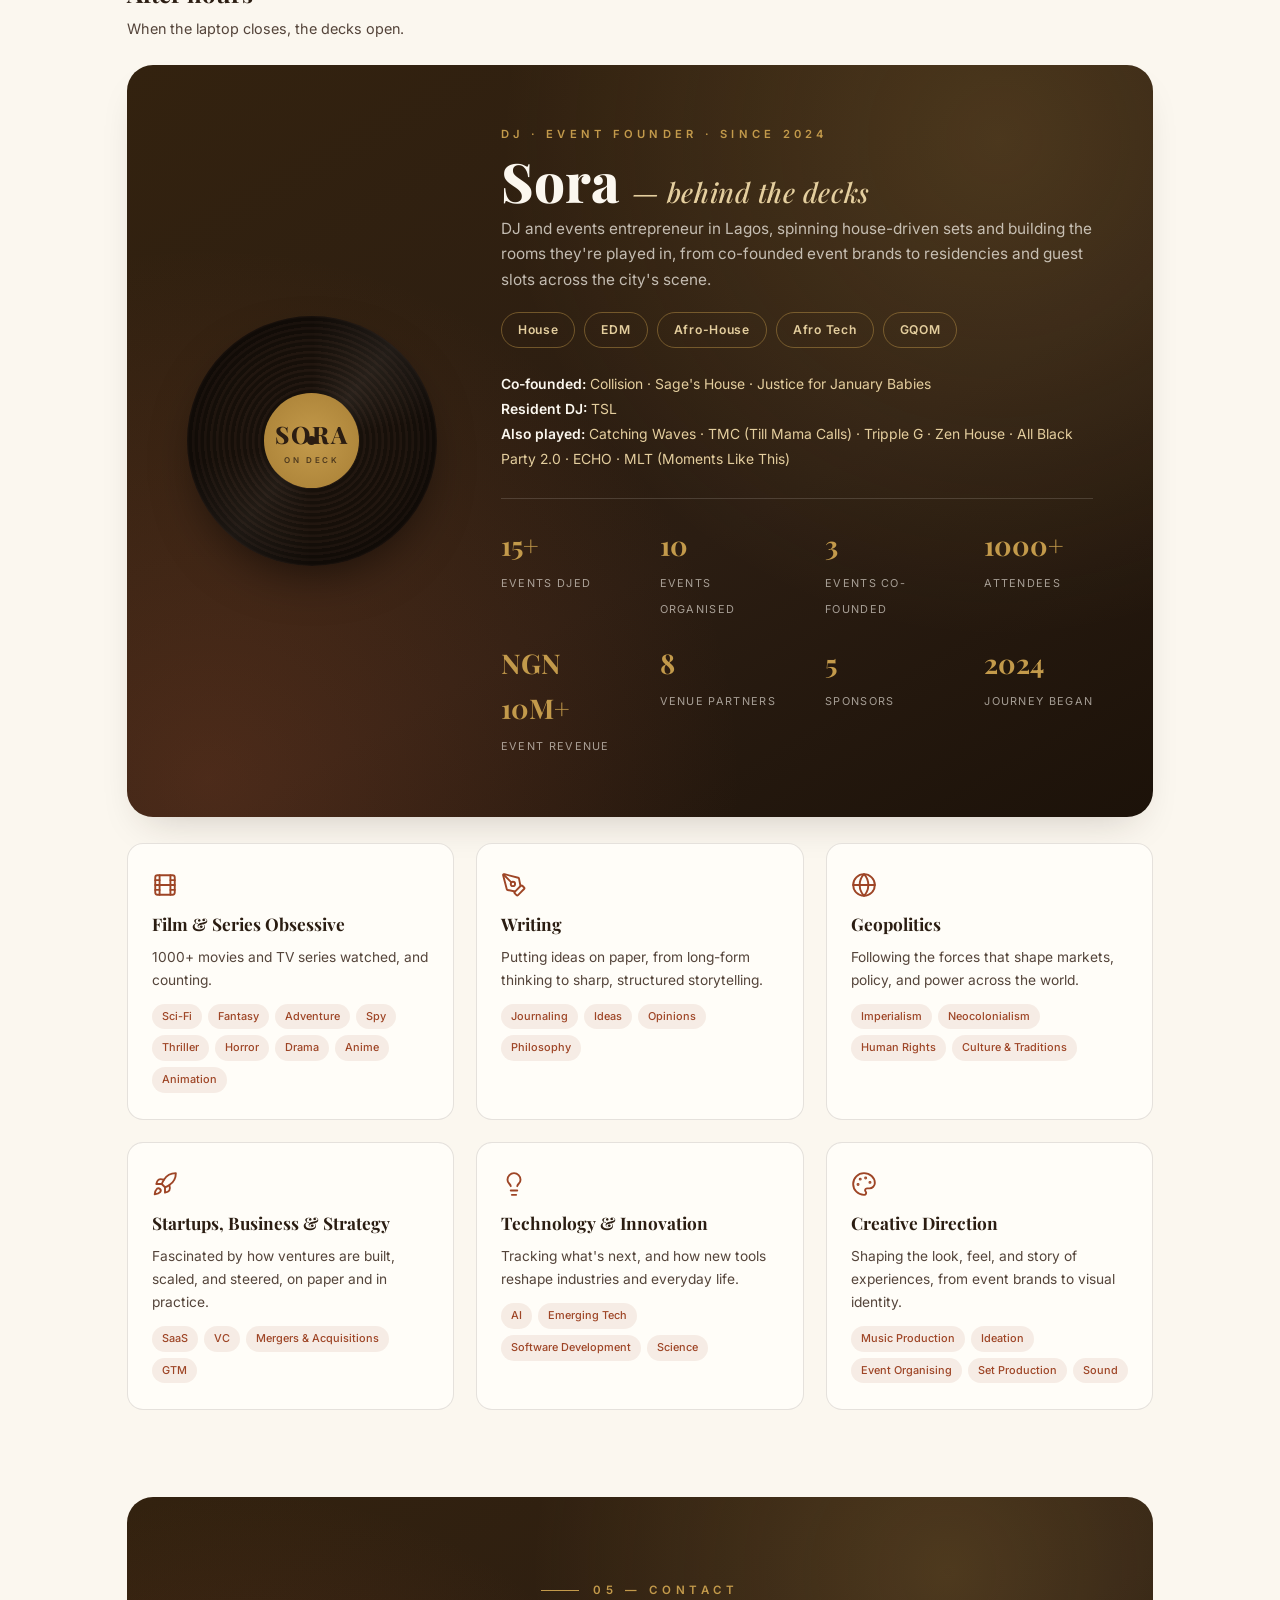
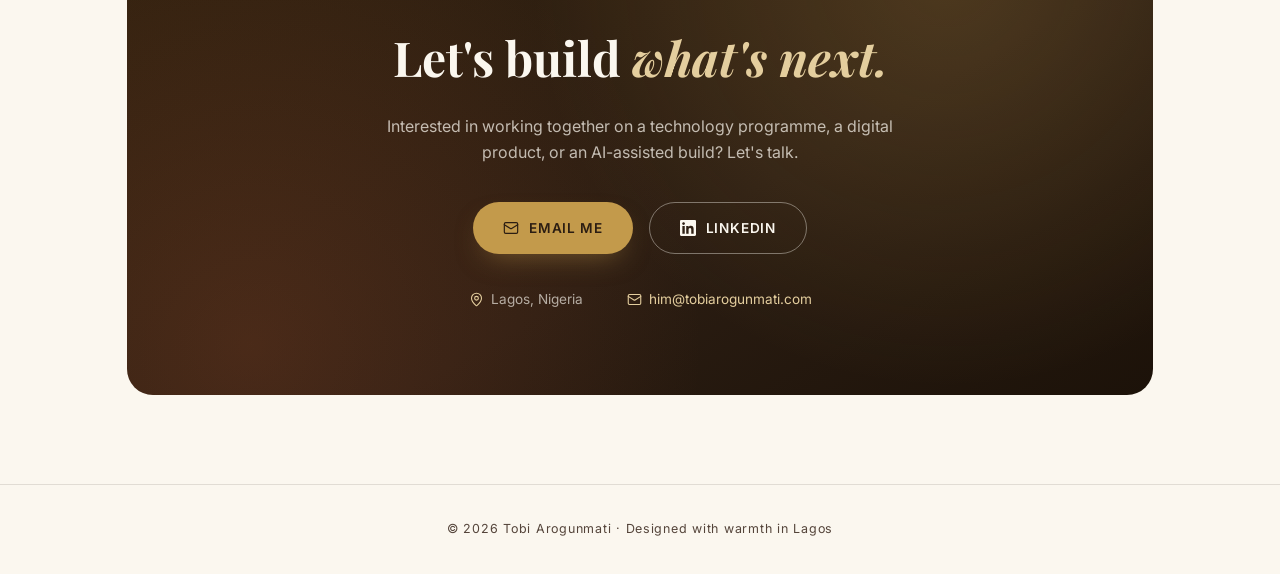
==== commit 3d8df029: "Portfolio site: hero overview, added Fintech & SaaS sectors, company logos, Delphi metrics, refreshe" ====
--- a/index.html
+++ b/index.html
@@ -4,28 +4,53 @@
 <meta charset="UTF-8">
 <meta name="viewport" content="width=device-width, initial-scale=1.0">
 <meta name="color-scheme" content="only light">
-<title>Tobi Arogunmati — Technology Project Management and Strategy</title>
-<meta name="description" content="Technology advisory consultant with 9 years' experience driving enterprise transformation across financial institutions — core banking, treasury, and infrastructure programmes, end to end.">
+<meta name="theme-color" content="#FBF7EF">
+<title>Tobi Arogunmati — Technical Project Management &amp; Product Engineering</title>
+<meta name="description" content="Technical project manager with 9+ years bridging corporate banking and technology delivery — leading core banking, treasury, and digital transformation programmes across Nigeria and Central Africa, and building full-stack products through agentic product engineering.">
+<link rel="canonical" href="https://tobiarogunmati.com/">
+<link rel="icon" href="favicon.svg" type="image/svg+xml">
 
 <!-- Open Graph (LinkedIn, WhatsApp, Facebook) -->
 <meta property="og:type" content="website">
 <meta property="og:url" content="https://tobiarogunmati.com/">
-<meta property="og:title" content="Tobi Arogunmati — Technology Project Management and Strategy">
-<meta property="og:description" content="Technology advisory consultant with 9 years' experience driving enterprise transformation across financial institutions — core banking, treasury, and infrastructure programmes, end to end.">
-<meta property="og:image" content="https://tobiarogunmati.com/preview.png">
+<meta property="og:title" content="Tobi Arogunmati — Technical Project Management &amp; Product Engineering">
+<meta property="og:description" content="9+ years bridging corporate banking and technology delivery — enterprise transformation programmes across financial institutions, and full-stack products built through agentic product engineering.">
+<meta property="og:image" content="https://tobiarogunmati.com/social-card.png">
+<meta property="og:image:type" content="image/png">
 <meta property="og:image:width" content="1200">
 <meta property="og:image:height" content="630">
-<meta property="og:image:alt" content="Tobi Arogunmati — Technology Project Management and Strategy">
+<meta property="og:image:alt" content="Tobi Arogunmati — Technical Project Management & Product Engineering">
 
 <!-- Twitter / X -->
 <meta name="twitter:card" content="summary_large_image">
-<meta name="twitter:title" content="Tobi Arogunmati — Technology Project Management and Strategy">
-<meta name="twitter:description" content="9 years driving enterprise transformation across financial institutions — core banking, treasury, and infrastructure, end to end.">
-<meta name="twitter:image" content="https://tobiarogunmati.com/preview.png">
+<meta name="twitter:title" content="Tobi Arogunmati — Technical Project Management &amp; Product Engineering">
+<meta name="twitter:description" content="9+ years bridging corporate banking and technology delivery — enterprise transformation programmes, and full-stack products built through agentic engineering.">
+<meta name="twitter:image" content="https://tobiarogunmati.com/social-card.png">
+<meta name="twitter:image:alt" content="Tobi Arogunmati — Technical Project Manager, Product Manager, Agentic Product Engineer">
 
 <link rel="preconnect" href="https://fonts.googleapis.com">
 <link rel="preconnect" href="https://fonts.gstatic.com" crossorigin>
+<link rel="preload" as="style" href="https://fonts.googleapis.com/css2?family=Playfair+Display:ital,wght@0,400;0,500;0,600;0,700;0,800;1,400;1,500&family=Inter:wght@300;400;500;600;700&display=swap">
 <link href="https://fonts.googleapis.com/css2?family=Playfair+Display:ital,wght@0,400;0,500;0,600;0,700;0,800;1,400;1,500&family=Inter:wght@300;400;500;600;700&display=swap" rel="stylesheet">
+
+<script type="application/ld+json">
+{
+  "@context": "https://schema.org",
+  "@type": "Person",
+  "name": "Oluwatobi Arogunmati",
+  "alternateName": "Tobi Arogunmati",
+  "jobTitle": "Technical Project Manager · Product Manager · Agentic Product Engineer",
+  "url": "https://tobiarogunmati.com/",
+  "email": "mailto:him@tobiarogunmati.com",
+  "address": { "@type": "PostalAddress", "addressLocality": "Lagos", "addressCountry": "NG" },
+  "worksFor": { "@type": "Organization", "name": "KPMG Nigeria" },
+  "sameAs": [
+    "https://www.linkedin.com/in/tobiarogunmati/",
+    "https://delphiatlas.com"
+  ],
+  "knowsAbout": ["Core Banking Transformation", "Treasury Systems", "Quality Assurance", "Product Engineering", "Agentic AI Development"]
+}
+</script>
 <style>
 html{color-scheme:only light}
 :root{
@@ -36,6 +61,7 @@
   --ink-soft:#54443A;
   --terracotta:#C05B36;
   --terracotta-deep:#9E4526;
+  --terracotta-deeper:#83381D;
   --gold:#C39A4B;
   --gold-soft:#E4CE9E;
   --gold-deep:#8a6a24;
@@ -55,6 +81,23 @@
 }
 ::selection{background:var(--gold-soft);color:var(--ink)}
 h1,h2,h3,.serif{font-family:'Playfair Display',serif}
+h1,h2,.section-title,.hero-name,.dj-name,.project-name,.contact-card h2{text-wrap:balance}
+
+/* focus + skip link */
+a:focus-visible,button:focus-visible,summary:focus-visible,details:focus-visible,.chip:focus-visible{
+  outline:2px solid var(--terracotta-deep);outline-offset:3px;border-radius:6px;
+}
+.skip-link{
+  position:fixed;top:-60px;left:16px;z-index:2000;
+  background:var(--ink);color:var(--cream);padding:10px 18px;border-radius:8px;
+  font-size:.82rem;font-weight:600;letter-spacing:.04em;text-decoration:none;
+  transition:top .25s ease;
+}
+.skip-link:focus{top:14px}
+section[id]{scroll-margin-top:84px}
+
+/* shared icon sizing */
+.ic,.logo{display:inline-block;vertical-align:middle;flex:none}
 
 /* ============ LOADING SCREEN ============ */
 #loader{
@@ -68,7 +111,7 @@
   width:84px;height:84px;border-radius:50%;
   border:1px solid var(--gold);
   display:flex;align-items:center;justify-content:center;
-  font-family:'Playfair Display',serif;font-size:1.6rem;font-weight:600;color:var(--terracotta);
+  font-family:'Playfair Display',serif;font-size:1.6rem;font-weight:600;color:var(--terracotta-deep);
   animation:loaderPulse 1.6s ease-in-out infinite;
   position:relative;
 }
@@ -135,11 +178,13 @@
   transition:color .3s ease;
 }
 .nav-links a::after{
-  content:'';position:absolute;left:0;bottom:0;width:0;height:1.5px;
-  background:var(--terracotta);transition:width .35s ease;
-}
-.nav-links a:hover{color:var(--terracotta)}
-.nav-links a:hover::after{width:100%}
+  content:'';position:absolute;left:0;bottom:0;width:100%;height:1.5px;
+  background:var(--terracotta-deep);transform:scaleX(0);transform-origin:left;
+  transition:transform .35s ease;
+}
+.nav-links a:hover{color:var(--terracotta-deep)}
+.nav-links a:hover::after,.nav-links a.active::after{transform:scaleX(1)}
+.nav-links a.active{color:var(--terracotta-deep)}
 #menuBtn{display:none;background:none;border:none;cursor:pointer;padding:6px}
 #menuBtn span{display:block;width:24px;height:2px;background:var(--ink);margin:5px 0;transition:.3s ease;border-radius:2px}
 #menuBtn.open span:nth-child(1){transform:translateY(7px) rotate(45deg)}
@@ -154,7 +199,7 @@
 #passions{padding-bottom:clamp(24px,3vw,40px)}
 .eyebrow{
   font-size:.72rem;font-weight:600;letter-spacing:.4em;text-transform:uppercase;
-  color:var(--terracotta);display:flex;align-items:center;gap:14px;margin-bottom:18px;
+  color:var(--terracotta-deep);display:flex;align-items:center;gap:14px;margin-bottom:18px;
 }
 .eyebrow::before{content:'';width:38px;height:1px;background:var(--gold)}
 .section-title{font-size:clamp(2rem,4.4vw,3.1rem);font-weight:700;line-height:1.12;margin-bottom:14px}
@@ -213,16 +258,18 @@
   letter-spacing:.06em;text-transform:uppercase;text-decoration:none;
   transition:transform .3s ease,box-shadow .3s ease,background .3s ease,color .3s ease;
 }
-.btn-primary{background:var(--terracotta);color:var(--cream);box-shadow:0 12px 28px -12px rgba(192,91,54,.55)}
-.btn-primary:hover{background:var(--terracotta-deep);transform:translateY(-2px);box-shadow:0 18px 34px -12px rgba(192,91,54,.6)}
+.btn .ic,.btn .logo{width:16px;height:16px}
+.btn-primary{background:var(--terracotta-deep);color:var(--cream);box-shadow:0 12px 28px -12px rgba(158,69,38,.55)}
+.btn-primary:hover{background:var(--terracotta-deeper);transform:translateY(-2px);box-shadow:0 18px 34px -12px rgba(158,69,38,.6)}
 .btn-ghost{border:1px solid var(--ink);color:var(--ink)}
 .btn-ghost:hover{background:var(--ink);color:var(--cream);transform:translateY(-2px)}
 
 .hero-stats{
-  display:flex;justify-content:center;gap:clamp(20px,3.4vw,44px);margin-top:44px;flex-wrap:wrap;
+  display:flex;justify-content:center;gap:clamp(18px,3vw,40px);margin-top:44px;flex-wrap:wrap;
   border-top:1px solid var(--line);padding-top:26px;
 }
-.stat b{font-family:'Playfair Display',serif;font-size:clamp(1.5rem,2.6vw,2rem);font-weight:700;color:var(--terracotta);display:block}
+.stat{max-width:180px;text-align:center}
+.stat b{font-family:'Playfair Display',serif;font-size:clamp(1.5rem,2.6vw,2rem);font-weight:700;color:var(--terracotta);display:block;font-variant-numeric:tabular-nums}
 .stat span{font-size:.75rem;letter-spacing:.14em;text-transform:uppercase;color:var(--ink-soft)}
 
 /* ============ DELIVERY FOOTPRINT ============ */
@@ -232,7 +279,7 @@
   color:var(--ink-soft);margin-bottom:14px;display:flex;align-items:center;gap:12px;flex-wrap:wrap;
 }
 .fp-label::before{content:'';width:30px;height:1px;background:var(--gold);flex:none}
-.fp-key{font-size:.66rem;letter-spacing:.1em;color:var(--terracotta);text-transform:none;font-weight:500}
+.fp-key{font-size:.66rem;letter-spacing:.1em;color:var(--terracotta-deep);text-transform:none;font-weight:500}
 .fp-wrap{overflow-x:auto;-webkit-overflow-scrolling:touch;margin-bottom:44px}
 .fp-table{width:100%;border-collapse:collapse;font-size:.86rem;min-width:640px}
 .fp-table th{
@@ -247,7 +294,7 @@
   font-size:1rem;color:var(--ink) !important;
 }
 .fp-inst span{display:block;font-family:'Inter',sans-serif;font-weight:400;font-size:.7rem;letter-spacing:.08em;color:var(--ink-soft);margin-top:3px}
-.fp-lead{color:var(--terracotta) !important;font-weight:600}
+.fp-lead{color:var(--terracotta-deep) !important;font-weight:600}
 .fp-none{color:var(--line) !important}
 .fp-table.fp-gt th:first-child{width:32%}
 .fp-table.fp-gt td{text-align:left}
@@ -270,7 +317,7 @@
   border-bottom:1px dashed var(--line);font-size:.93rem;color:var(--ink-soft);
 }
 .about-card li:last-child{border-bottom:none}
-.about-card li::before{content:'◆';color:var(--gold);font-size:.6rem;margin-top:7px;flex-shrink:0}
+.about-card li::before{content:'';width:7px;height:7px;margin-top:7px;flex-shrink:0;border-radius:2px;background:var(--gold);transform:rotate(45deg)}
 .about-card li b{color:var(--ink);font-weight:600}
 
 /* ============ SKILLS ============ */
@@ -280,12 +327,16 @@
 .skill-block h3{font-size:1.15rem;margin-bottom:24px;display:flex;align-items:center;gap:12px}
 .skill-block h3::after{content:'';flex:1;height:1px;background:var(--line)}
 .skill{margin-bottom:22px}
-.skill-head{display:flex;justify-content:space-between;font-size:.88rem;font-weight:500;margin-bottom:8px}
+.skill-head{display:flex;justify-content:space-between;align-items:center;font-size:.88rem;font-weight:500;margin-bottom:8px}
+.skill-name{display:inline-flex;align-items:center;gap:8px}
+.skill-name .brands{display:inline-flex;align-items:center;gap:6px}
+.skill-name .logo{width:16px;height:16px;color:var(--ink-soft)}
 .bar{height:7px;background:rgba(43,29,18,.08);border-radius:99px;overflow:hidden}
 .bar-fill{
-  height:100%;width:0;border-radius:99px;
-  background:linear-gradient(90deg,var(--terracotta),var(--gold));
-  transition:width 1.4s cubic-bezier(.22,.61,.36,1);
+  height:100%;width:100%;border-radius:99px;
+  background:linear-gradient(90deg,var(--terracotta-deep),var(--gold));
+  transform:scaleX(0);transform-origin:left;
+  transition:transform 1.4s cubic-bezier(.22,.61,.36,1);
   position:relative;
 }
 .bar-fill::after{
@@ -295,13 +346,16 @@
   animation:barShine 2.6s ease-in-out infinite;
 }
 @keyframes barShine{0%{background-position:180% 0}100%{background-position:-80% 0}}
+.skill-cats{display:grid;grid-template-columns:1fr 1fr;gap:clamp(24px,3vw,44px);margin-top:44px}
 .chip-row{display:flex;flex-wrap:wrap;gap:10px;margin-top:8px}
 .chip{
+  display:inline-flex;align-items:center;gap:7px;
   padding:8px 16px;border-radius:999px;font-size:.8rem;font-weight:500;
   border:1px solid var(--line);background:var(--card);color:var(--ink-soft);
   transition:border-color .3s ease,color .3s ease,transform .3s ease;
 }
-.chip:hover{border-color:var(--gold);color:var(--terracotta);transform:translateY(-2px)}
+.chip .logo{width:15px;height:15px;color:var(--terracotta-deep);transition:color .3s ease}
+.chip:hover{border-color:var(--gold);color:var(--terracotta-deep);transform:translateY(-2px)}
 
 /* competency cards */
 .comp-grid{display:grid;grid-template-columns:repeat(3,1fr);gap:22px;margin-bottom:60px}
@@ -312,8 +366,9 @@
 .comp-card:hover{transform:translateY(-5px);box-shadow:var(--shadow);border-color:var(--gold)}
 .comp-icon{
   width:46px;height:46px;border-radius:12px;background:rgba(195,154,75,.14);
-  display:flex;align-items:center;justify-content:center;font-size:1.25rem;margin-bottom:16px;
-}
+  display:flex;align-items:center;justify-content:center;margin-bottom:16px;color:var(--terracotta-deep);
+}
+.comp-icon .ic{width:23px;height:23px}
 .comp-card h4{font-family:'Playfair Display',serif;font-size:1.08rem;font-weight:700;margin-bottom:8px}
 .comp-card p{font-size:.87rem;color:var(--ink-soft)}
 
@@ -334,16 +389,17 @@
   font-size:.6rem;font-weight:700;letter-spacing:.18em;text-transform:uppercase;
   padding:5px 11px;border-radius:6px;white-space:nowrap;
 }
-.badge-flight{background:rgba(58,122,79,.1);color:#3A7A4F;border:1px solid rgba(58,122,79,.35)}
-.badge-done{background:rgba(195,154,75,.12);color:#8A6A2C;border:1px solid rgba(195,154,75,.4)}
+.badge-flight{background:rgba(46,102,64,.12);color:#2E6640;border:1px solid rgba(46,102,64,.4)}
+.badge-done{background:rgba(138,106,44,.14);color:#7A5C24;border:1px solid rgba(195,154,75,.45)}
 .eng-title{font-family:'Playfair Display',serif;font-weight:700;font-size:1.05rem;flex:1;min-width:220px;line-height:1.3}
 .eng-date{font-size:.7rem;letter-spacing:.12em;color:var(--ink-soft);text-transform:uppercase;white-space:nowrap}
-.eng-chev{color:var(--terracotta);font-size:.8rem;transition:transform .3s ease}
+.eng-chev{color:var(--terracotta-deep);font-size:.8rem;transition:transform .3s ease;display:inline-flex}
+.eng-chev .ic{width:16px;height:16px}
 .eng[open] .eng-chev{transform:rotate(180deg)}
 .eng-body{padding:0 20px 20px}
 .eng-kicker{
   font-size:.7rem;font-weight:600;letter-spacing:.14em;text-transform:uppercase;
-  color:var(--terracotta);margin-bottom:12px;
+  color:var(--terracotta-deep);margin-bottom:12px;
 }
 .eng-body ul li{font-size:.9rem}
 
@@ -360,15 +416,39 @@
   background:var(--cream);border:2px solid var(--terracotta);
 }
 .tl-dot::after{content:'';position:absolute;inset:4px;border-radius:50%;background:var(--gold);opacity:.9}
-.tl-period{font-size:.74rem;font-weight:600;letter-spacing:.16em;text-transform:uppercase;color:var(--terracotta);margin-bottom:6px}
+.tl-period{font-size:.74rem;font-weight:600;letter-spacing:.16em;text-transform:uppercase;color:var(--terracotta-deep);margin-bottom:6px}
 .tl-role{font-size:1.28rem;font-weight:700;margin-bottom:2px}
 .tl-org{font-size:.92rem;color:var(--ink-soft);font-style:italic;font-family:'Playfair Display',serif;margin-bottom:12px}
+.tl-org a{color:inherit;text-decoration:none;border-bottom:1px dotted var(--gold)}
+.tl-org a:hover{color:var(--terracotta-deep)}
 .tl-item p{color:var(--ink-soft);font-size:.95rem;max-width:760px}
+.tl-item p a{color:var(--terracotta-deep);text-decoration:none;border-bottom:1px dotted var(--gold)}
 .tl-item ul{margin-top:10px;list-style:none;max-width:760px}
 .tl-item ul li{
   position:relative;padding-left:20px;color:var(--ink-soft);font-size:.92rem;margin-bottom:7px;
 }
-.tl-item ul li::before{content:'—';position:absolute;left:0;color:var(--gold)}
+.tl-item ul li::before{content:'';position:absolute;left:0;top:9px;width:8px;height:1.5px;background:var(--gold)}
+
+/* ============ PROJECTS ============ */
+.project-card{
+  background:var(--card);border:1px solid var(--line);border-radius:22px;
+  padding:clamp(22px,3vw,38px);box-shadow:var(--shadow);margin-bottom:46px;
+  display:grid;grid-template-columns:1.02fr .98fr;gap:clamp(26px,4vw,50px);align-items:center;
+  transition:border-color .35s ease,box-shadow .35s ease;
+}
+.project-card:hover{border-color:var(--gold)}
+.project-shot{
+  display:block;border-radius:14px;overflow:hidden;border:1px solid var(--line);
+  box-shadow:0 20px 44px -22px rgba(43,29,18,.45);
+  transition:transform .4s ease,box-shadow .4s ease;
+}
+.project-shot:hover{transform:translateY(-4px);box-shadow:0 28px 56px -22px rgba(43,29,18,.55)}
+.project-shot img{width:100%;height:auto;display:block}
+.project-kicker{font-size:.7rem;font-weight:600;letter-spacing:.2em;text-transform:uppercase;color:var(--terracotta-deep);margin-bottom:10px}
+.project-name{font-family:'Playfair Display',serif;font-size:clamp(1.7rem,3vw,2.3rem);font-weight:800;line-height:1;margin-bottom:14px}
+.project-desc{color:var(--ink-soft);font-size:.96rem;margin-bottom:14px}
+.project-meta{font-size:.78rem;letter-spacing:.02em;color:var(--gold-deep);margin-bottom:18px;font-weight:600}
+.project-cta{margin-top:8px}
 
 /* ============ INTERESTS & PASSIONS ============ */
 .dj-card{
@@ -430,7 +510,7 @@
   display:grid;grid-template-columns:repeat(4,auto);gap:20px clamp(20px,3vw,44px);
   border-top:1px solid rgba(251,247,239,.15);padding-top:24px;width:fit-content;
 }
-.dj-stats div b{font-family:'Playfair Display',serif;font-size:clamp(1.25rem,2.2vw,1.7rem);font-weight:700;color:var(--gold);display:block}
+.dj-stats div b{font-family:'Playfair Display',serif;font-size:clamp(1.25rem,2.2vw,1.7rem);font-weight:700;color:var(--gold);display:block;font-variant-numeric:tabular-nums}
 .dj-stats div span{font-size:.68rem;letter-spacing:.12em;text-transform:uppercase;color:rgba(251,247,239,.6)}
 .interest-grid{display:grid;grid-template-columns:repeat(3,1fr);gap:22px;margin-top:26px}
 .interest-card{
@@ -438,14 +518,17 @@
   transition:transform .35s ease,box-shadow .35s ease,border-color .35s ease;
 }
 .interest-card:hover{transform:translateY(-5px);box-shadow:var(--shadow);border-color:var(--gold)}
-.interest-icon{font-size:1.5rem;margin-bottom:12px;display:block}
+.interest-icon{margin-bottom:12px;display:block;color:var(--terracotta-deep)}
+.interest-icon .ic{width:26px;height:26px}
 .interest-card h4{font-family:'Playfair Display',serif;font-size:1.08rem;font-weight:700;margin-bottom:8px}
 .interest-card p{font-size:.86rem;color:var(--ink-soft)}
 .mini-chips{display:flex;flex-wrap:wrap;gap:6px;margin-top:12px}
 .mini-chips span{
   font-size:.68rem;font-weight:500;padding:4px 10px;border-radius:999px;
-  background:rgba(192,91,54,.08);color:var(--terracotta-deep);
-}
+  background:rgba(158,69,38,.09);color:var(--terracotta-deep);
+}
+.sub-head{font-family:'Playfair Display',serif;font-weight:700;font-size:1.5rem;margin:56px 0 4px}
+.sub-head-note{font-size:.9rem;color:var(--ink-soft);margin-bottom:24px}
 
 /* ============ CONTACT ============ */
 #contact{text-align:center}
@@ -471,17 +554,51 @@
 .contact-links .btn-ghost{border-color:rgba(251,247,239,.4);color:var(--cream)}
 .contact-links .btn-ghost:hover{background:var(--cream);color:var(--ink)}
 .contact-meta{display:flex;justify-content:center;gap:clamp(18px,4vw,44px);flex-wrap:wrap;font-size:.85rem;color:rgba(251,247,239,.65)}
+.contact-meta span,.contact-meta a{display:inline-flex;align-items:center;gap:7px}
+.contact-meta .ic{width:15px;height:15px;color:var(--gold-soft)}
 .contact-meta a{color:var(--gold-soft);text-decoration:none;transition:color .3s ease}
 .contact-meta a:hover{color:var(--cream)}
+
+/* back to top */
+#toTop{
+  position:fixed;right:22px;bottom:22px;z-index:90;
+  width:46px;height:46px;border-radius:50%;border:1px solid var(--line);
+  background:var(--card);color:var(--terracotta-deep);cursor:pointer;
+  display:flex;align-items:center;justify-content:center;
+  box-shadow:var(--shadow);opacity:0;visibility:hidden;transform:translateY(12px);
+  transition:opacity .35s ease,transform .35s ease,visibility .35s ease,background .3s ease;
+}
+#toTop.show{opacity:1;visibility:visible;transform:translateY(0)}
+#toTop:hover{background:var(--cream-2)}
+#toTop .ic{width:20px;height:20px}
 
 footer{
   text-align:center;padding:34px 20px;font-size:.78rem;color:var(--ink-soft);
   border-top:1px solid var(--line);position:relative;z-index:1;letter-spacing:.06em;
 }
 
+
+/* ---- hero overview: sectors + company logos (v17) ---- */
+.hero-sectors{display:flex;justify-content:center;flex-wrap:wrap;gap:10px;margin-top:22px}
+.sector{display:inline-flex;align-items:center;gap:8px;font-size:.8rem;font-weight:500;color:var(--ink-soft);border:1px solid var(--line);background:var(--card);border-radius:999px;padding:8px 16px}
+.sector .ic{width:16px;height:16px;color:var(--terracotta-deep)}
+.hero-logos{margin-top:32px}
+.hero-logos-label{display:block;font-size:.64rem;font-weight:600;letter-spacing:.26em;text-transform:uppercase;color:var(--ink-soft);opacity:.68;margin-bottom:14px}
+.logo-wall{display:flex;justify-content:center;align-items:flex-start;flex-wrap:wrap;gap:18px 14px}
+.logo-item{display:flex;flex-direction:column;align-items:center;gap:9px;margin:0}
+.logo-item figcaption{font-size:.66rem;font-weight:600;letter-spacing:.12em;text-transform:uppercase;color:var(--ink-soft)}
+.logo-tile{display:inline-flex;align-items:center;justify-content:center;height:54px;padding:0 18px;background:#fff;border:1px solid var(--line);border-radius:12px;box-shadow:0 6px 16px -12px rgba(43,29,18,.3)}
+.logo-tile img{height:30px;width:auto;max-width:150px;object-fit:contain;display:block}
+/* ---- delphi metric row (v17) ---- */
+.project-metrics{display:flex;flex-wrap:wrap;gap:16px 28px;margin-bottom:20px}
+.pm{display:flex;flex-direction:column;gap:2px}
+.pm .ic{width:18px;height:18px;color:var(--terracotta-deep);margin-bottom:3px}
+.pm b{font-family:'Playfair Display',serif;font-size:1.45rem;font-weight:700;color:var(--ink);line-height:1;font-variant-numeric:tabular-nums}
+.pm span{font-size:.7rem;letter-spacing:.09em;text-transform:uppercase;color:var(--ink-soft)}
+
 /* ============ RESPONSIVE ============ */
 @media (max-width:900px){
-  .hero-grid,#about .about-grid,.skills-grid,.proj-grid{grid-template-columns:1fr}
+  .hero-grid,#about .about-grid,.skills-grid,.skill-cats,.proj-grid,.project-card{grid-template-columns:1fr}
   .dj-card{grid-template-columns:1fr;text-align:center}
   .dj-desc{margin-left:auto;margin-right:auto}
   .genre-row,.dj-stats{justify-content:center}
@@ -513,35 +630,38 @@
   *,*::before,*::after{animation-duration:.01ms !important;animation-iteration-count:1 !important;transition-duration:.2s !important}
   html{scroll-behavior:auto}
   .reveal{opacity:1;transform:none}
+  .bar-fill{transform:scaleX(1)}
 }
 </style>
 </head>
 <body>
 
+<a class="skip-link" href="#main">Skip to content</a>
+
 <!-- LOADING SCREEN -->
-<div id="loader">
+<div id="loader" aria-hidden="true">
   <div class="loader-mark">TA</div>
   <div class="loader-text">Loading Portfolio</div>
 </div>
 
 <!-- FLOATING PARTICLES -->
-<div id="particles"></div>
+<div id="particles" aria-hidden="true"></div>
 
 <!-- NAV -->
-<nav id="nav">
-  <button id="menuBtn" aria-label="Toggle menu"><span></span><span></span><span></span></button>
+<nav id="nav" aria-label="Primary">
+  <button id="menuBtn" aria-label="Toggle menu" aria-expanded="false" aria-controls="navLinks"><span></span><span></span><span></span></button>
   <ul class="nav-links" id="navLinks">
     <li><a href="#about">About</a></li>
     <li><a href="#experience">Experience</a></li>
     <li><a href="#skills">Skills</a></li>
-    <li><a href="#passions">Passions</a></li>
+    <li><a href="#passions">Projects</a></li>
     <li><a href="#contact">Contact</a></li>
     <li class="nav-sora-sep" aria-hidden="true"></li>
     <li class="nav-sora"><a href="#passions">Sora</a></li>
   </ul>
 </nav>
 
-<main>
+<main id="main">
 
 <!-- ============ HERO ============ -->
 <section id="hero">
@@ -553,10 +673,10 @@
         <span class="lastname">Arogunmati</span>
       </h1>
       <div class="hero-title reveal d2">
-        Project Management<span class="dot">•</span>Product Management<span class="dot">•</span>Strategy
+        Technical Project Manager<span class="dot">•</span>Product Manager<span class="dot">•</span>Agentic Product Engineer
       </div>
       <p class="hero-line reveal d3">
-        I manage strategic projects and lead cross functional teams through enterprise transformation, from strategy and product thinking to clean delivery. With a strong grasp of the startup and technology landscape, I thrive at the intersection of innovation, strategy, and execution.
+        I manage strategic projects and lead cross-functional teams through enterprise transformation, from strategy and product thinking to clean delivery. With a strong grasp of the startup and technology landscape, I thrive at the intersection of innovation, strategy, and execution.
       </p>
       <div class="hero-cta reveal d4">
         <a href="#experience" class="btn btn-primary">View My Work</a>
@@ -564,9 +684,41 @@
       </div>
       <div class="hero-stats reveal d4">
         <div class="stat"><b>9+</b><span>Years Experience</span></div>
-        <div class="stat"><b>$10M+</b><span>Programme Value Directed</span></div>
-        <div class="stat"><b>200+</b><span>Applications Integrated</span></div>
-        <div class="stat"><b>5</b><span>Financial Institutions</span></div>
+      </div>
+      <div class="hero-sectors reveal d4">
+        <span class="sector"><svg class="ic" viewBox="0 0 24 24" fill="none" stroke="currentColor" stroke-width="1.75" stroke-linecap="round" stroke-linejoin="round" aria-hidden="true"><circle cx="12" cy="12" r="10" />
+  <path d="m16.24 7.76-1.804 5.411a2 2 0 0 1-1.265 1.265L7.76 16.24l1.804-5.411a2 2 0 0 1 1.265-1.265z" /></svg>Technology Advisory</span>
+        <span class="sector"><svg class="ic" viewBox="0 0 24 24" fill="none" stroke="currentColor" stroke-width="1.75" stroke-linecap="round" stroke-linejoin="round" aria-hidden="true"><path d="M10 18v-7" />
+  <path d="M11.119 2.205a2 2 0 0 1 1.762 0l7.84 3.846A.5.5 0 0 1 20.5 7h-17a.5.5 0 0 1-.22-.949z" />
+  <path d="M14 18v-7" />
+  <path d="M18 18v-7" />
+  <path d="M3 22h18" />
+  <path d="M6 18v-7" /></svg>Banking &amp; Financial Services</span>
+        <span class="sector"><svg class="ic" viewBox="0 0 24 24" fill="none" stroke="currentColor" stroke-width="1.75" stroke-linecap="round" stroke-linejoin="round" aria-hidden="true"><rect width="20" height="14" x="2" y="5" rx="2" />
+  <line x1="2" x2="22" y1="10" y2="10" />
+  <path d="M6 14h2" /></svg>Fintech</span>
+        <span class="sector"><svg class="ic" viewBox="0 0 24 24" fill="none" stroke="currentColor" stroke-width="1.75" stroke-linecap="round" stroke-linejoin="round" aria-hidden="true"><path d="M17.5 19H9a7 7 0 1 1 6.71-9h1.79a4.5 4.5 0 1 1 0 9Z" /></svg>SaaS</span>
+      </div>
+      <div class="hero-logos reveal d4">
+        <span class="hero-logos-label">Where I’ve worked</span>
+        <div class="logo-wall">
+          <figure class="logo-item">
+            <span class="logo-tile"><img src="logos/kpmg.webp" alt="KPMG" loading="lazy"></span>
+            <figcaption>KPMG</figcaption>
+          </figure>
+          <figure class="logo-item">
+            <span class="logo-tile"><img src="logos/gtbank.webp" alt="Guaranty Trust Bank" loading="lazy"></span>
+            <figcaption>GTBank</figcaption>
+          </figure>
+          <figure class="logo-item">
+            <span class="logo-tile"><img src="logos/shell.png" alt="Shell (SNEPCo)" loading="lazy"></span>
+            <figcaption>SNEPCo</figcaption>
+          </figure>
+          <figure class="logo-item">
+            <span class="logo-tile"><img src="logos/ecomarine.png" alt="Ecomarine (ECM) Terminals" loading="lazy"></span>
+            <figcaption>ECM Terminals</figcaption>
+          </figure>
+        </div>
       </div>
     </div>
   </div>
@@ -575,22 +727,22 @@
 <!-- ============ ABOUT ============ -->
 <section id="about">
   <div class="eyebrow reveal">01 — About Me</div>
-  <h2 class="section-title reveal d1">Consulting discipline,<br><em>banking-floor grounding.</em></h2>
+  <h2 class="section-title reveal d1"><em>Product building.</em><br>Technical delivery. Banking experience.</h2>
   <div class="about-grid">
     <div class="about-copy">
-      <p class="reveal d1">I'm a technology advisory consultant with <strong>9 years' professional experience</strong>, including 5 years driving digital transformation across financial institutions at <strong>KPMG Nigeria</strong>, where I've progressed from Experienced Analyst to <strong>Assistant Manager</strong>.</p>
-      <p class="reveal d2">I've delivered core banking (Oracle FLEXCUBE, Temenos Transact), treasury (Calypso), lending, and trade platforms across <strong>5 Nigerian and Central African financial institutions</strong> — from requirements and vendor selection through go-live and stabilisation. Along the way I've led the integration of <strong>200+ enterprise applications</strong> and directed system integrators and OEM selection on programmes totalling <strong>$10M+</strong>, advising stakeholders from project teams to board level.</p>
-      <p class="reveal d3">What sets my work apart is the combination of consulting delivery discipline with hands-on banking domain grounding from my years in <strong>corporate banking at GTBank</strong> — I've sat on both sides of the table, so I speak both languages fluently.</p>
+      <p class="reveal d1">I'm a <strong>technical project manager</strong> with <strong>9+&nbsp;years'</strong> experience bridging corporate banking expertise and technology delivery. At <strong>KPMG Nigeria</strong>, where I've progressed from Experienced Analyst to <strong>Assistant Manager</strong>, I've led functional, integration, and QA workstreams within multi-million-dollar core banking, treasury, and digital transformation programmes across Nigeria and Central Africa, coordinating cross-functional teams and vendors on programmes involving 100+&nbsp;resources, from requirements through go-live.</p>
+      <p class="reveal d2">This consulting experience sits on a foundation of corporate banking. My years at <strong>GTBank</strong> grounded me in client relationships, credit, trade finance, and payments, so I've sat on both sides of the table and speak the business and technology languages fluently.</p>
+      <p class="reveal d3">More recently I've expanded into hands-on <strong>agentic product engineering</strong>: independently designing, building, and deploying full-stack web products, including <strong>Delphi</strong>, a live platform for exploring Nigeria's tech ecosystem. I define the requirements and architecture, direct AI agents to write the code, then review, test, and validate every release, combining banking knowledge, product strategy, and engineering execution to turn complex needs into working software.</p>
     </div>
     <div class="about-card reveal d2">
       <h3>At a Glance</h3>
       <ul>
-        <li><span><b>Assistant Manager</b>, Technology Advisory — KPMG Nigeria</span></li>
-        <li><span><b>5 financial institutions</b> served across Nigeria &amp; Central Africa</span></li>
-        <li><span><b>200+ enterprise applications</b> integrated through core banking cutover</span></li>
-        <li><span><b>$10M+</b> in transformation programmes directed</span></li>
-        <li><span><b>Corporate banking grounding</b> — relationship management at GTBank</span></li>
-        <li><span><b>ITIL® Foundation</b> certified · B.Sc. Industrial Physics, Covenant University</span></li>
+        <li><span><b>Assistant Manager</b>, Technology Advisory — KPMG Nigeria (since 2021)</span></li>
+        <li><span><b>200+&nbsp;enterprise applications</b> integrated through core banking cutover</span></li>
+        <li><span><b>$10M+</b> in transformation programme value</span></li>
+        <li><span><b>Builder of Delphi</b>, a platform for Nigeria's tech ecosystem</span></li>
+        <li><span><b>Corporate banking grounding</b>, relationship management at GTBank</span></li>
+        <li><span><b>PSM&nbsp;I</b> (in progress) · <b>ITIL® Foundation</b> · B.Sc. Industrial Physics, Covenant University</span></li>
       </ul>
     </div>
   </div>
@@ -617,6 +769,13 @@
           <td class="fp-none">—</td>
           <td class="fp-none">—</td>
           <td class="fp-lead">Temenos Digital</td>
+        </tr>
+        <tr>
+          <td class="fp-inst">Core Banking QA<span>UK subsidiary, Pan-African bank · 2025 →</span></td>
+          <td class="fp-lead">Oracle FLEXCUBE</td>
+          <td class="fp-none">—</td>
+          <td class="fp-none">—</td>
+          <td class="fp-lead">Integration &amp; Infra QA</td>
         </tr>
         <tr>
           <td class="fp-inst">Core DB &amp; Network<span>Tier 2 Nigerian bank · 2025</span></td>
@@ -675,36 +834,61 @@
 <section id="experience">
   <div class="eyebrow reveal">02 — Experience</div>
   <h2 class="section-title reveal d1">A career built across <em>both sides of banking.</em></h2>
-  <p class="section-sub reveal d2">From business development and relationship management in corporate banking to leading the transformation programmes that rebuild the industry.</p>
+  <p class="section-sub reveal d2">From business development and relationship management in corporate banking, to leading the transformation programmes that rebuild the industry, and now building products of my own.</p>
 
   <div class="timeline">
+    <div class="tl-item reveal">
+      <div class="tl-dot"></div>
+      <div class="tl-period">Aug 2026 — Present</div>
+      <div class="tl-role">Agentic Product Engineer</div>
+      <div class="tl-org">Delphi — <a href="https://delphiatlas.com" target="_blank" rel="noopener">delphiatlas.com</a> · Lagos</div>
+      <p>Building and shipping a live full-stack product for Nigeria's tech ecosystem through agentic product engineering. Full story in <a href="#passions">Projects</a> below.</p>
+      <ul>
+        <li>Independently designed, built, and deployed a production full-stack web application (Next.js, TypeScript, Payload CMS, PostgreSQL/Neon, Vercel) as sole engineer.</li>
+        <li>Engineered an AI-assisted data curation and validation process, with provenance tracking and finalisation validators that safeguard data integrity across the platform.</li>
+        <li>Delivered search, editorial workflows, and releases through a structured development process: feature branches, pull-request reviews, and conventional commits.</li>
+      </ul>
+    </div>
     <div class="tl-item reveal">
       <div class="tl-dot"></div>
       <div class="tl-period">Oct 2021 — Present</div>
       <div class="tl-role">Technology Advisory · Experienced Analyst → Assistant Manager</div>
       <div class="tl-org">KPMG Nigeria — Operations &amp; IT Enablement · Lagos</div>
-      <p>Driving digital transformation across financial institutions in Nigeria and Central Africa — leading core banking, treasury, network, and infrastructure programmes end-to-end. Tap any engagement for the full story.</p>
+      <p>Driving digital transformation across financial institutions in Nigeria and Central Africa, leading core banking, treasury, network, and infrastructure programmes end-to-end. Tap any engagement for the full story.</p>
 
       <details class="eng reveal">
-        <summary><span class="badge badge-flight">In Flight</span><span class="eng-title">Greenfield Core Banking — Central African Bank (Temenos)</span><span class="eng-date">Nov 2025 →</span><span class="eng-chev">▼</span></summary>
+        <summary><span class="badge badge-flight">In Flight</span><span class="eng-title">Greenfield Core Banking — Central African Bank (Temenos)</span><span class="eng-date">Nov 2025 →</span><span class="eng-chev"><svg class="ic" viewBox="0 0 24 24" fill="none" stroke="currentColor" stroke-width="1.75" stroke-linecap="round" stroke-linejoin="round" aria-hidden="true"><path d="m6 9 6 6 6-6" /></svg></span></summary>
         <div class="eng-body">
           <div class="eng-kicker">Team Lead, Implementation PM &amp; QA · Assistant Manager · Multi-Organisation Programme</div>
           <ul>
-            <li>Leading the functional and integration workstream on a greenfield Temenos Transact &amp; Digital implementation for a new bank building its core systems and operations from the ground up, with KPMG as project manager.</li>
-            <li>Coordinating delivery across multiple partner organisations through to first go-live.</li>
-            <li>Coordinating requirements-gathering sessions, solution demos, and workshops, and leading review, training, and sign-off on key project documents across workstreams.</li>
-            <li>Coordinating development of a large UAT test-case suite across core banking modules — payments, RTGS, remittances, reconciliation, regulatory reporting, AML, statements, card clearing, and cheque management.</li>
+            <li>Leading the functional and integration workstreams on a greenfield Temenos Transact &amp; Digital implementation for a new bank building its core systems and operations from the ground up, with KPMG as project manager.</li>
+            <li>Facilitating development and validation of comprehensive BRDs and gap analyses from ambiguous business needs, leading cross-workstream workshops and solution demos to secure formal stakeholder sign-off.</li>
+            <li>Coordinating development and execution of a 3,000+ case UAT suite across key Temenos modules (Accounts, Products, Accounting, Treasury, Trade, MDP, Digital, Agency, and Reporting), driving defect resolution with vendor and business stakeholders.</li>
             <li>Leading integration alignment across infrastructure and interfacing workstreams to drive end-to-end readiness ahead of go-live.</li>
           </ul>
         </div>
       </details>
 
       <details class="eng reveal">
-        <summary><span class="badge badge-done">Delivered</span><span class="eng-title">Network Infrastructure Refresh — Tier 2 Nigerian Bank</span><span class="eng-date">Jul – Oct 2025</span><span class="eng-chev">▼</span></summary>
+        <summary><span class="badge badge-flight">In Flight</span><span class="eng-title">Core Banking Integration &amp; Infrastructure QA — UK Subsidiary, Pan-African Bank (FLEXCUBE)</span><span class="eng-date">Aug 2025 →</span><span class="eng-chev"><svg class="ic" viewBox="0 0 24 24" fill="none" stroke="currentColor" stroke-width="1.75" stroke-linecap="round" stroke-linejoin="round" aria-hidden="true"><path d="m6 9 6 6 6-6" /></svg></span></summary>
+        <div class="eng-body">
+          <div class="eng-kicker">Team Lead, Integration &amp; Infrastructure · KPMG as Quality Assurance</div>
+          <ul>
+            <li>Directing QA oversight for a FLEXCUBE core migration spanning 20+ internal and third-party applications, conducting architecture and API inventory reviews that identified and remediated 10+ undocumented dependencies before the build phase.</li>
+            <li>Audited 100% of interface specifications across 23 high-risk core interfaces, prioritising customer impact and closing 5 contractual coverage gaps with third-party counterparties.</li>
+            <li>Reduced UAT defect leakage by 20% by auditing SIT and end-to-end execution across 2,000+ test scenarios, revalidating 60+ outstanding defects and holding the implementation vendor accountable for unresolved negative scenarios across 19 interfaces.</li>
+            <li>Executed data reconciliations on 8 high-risk, customer-impacting interfaces, validating 10,000+ exchanged records and confirming 100% of unsettled variances were closed with evidence within agreed SLAs.</li>
+            <li>Validated OEM infrastructure sizing against 3-year transaction and user-growth projections with 20% peak-load headroom, securing final sign-off on 40+ design, test, and workaround documents pre-go-live.</li>
+          </ul>
+        </div>
+      </details>
+
+      <details class="eng reveal">
+        <summary><span class="badge badge-done">Delivered</span><span class="eng-title">Network Infrastructure Refresh — Tier 2 Nigerian Bank</span><span class="eng-date">Jul – Oct 2025</span><span class="eng-chev"><svg class="ic" viewBox="0 0 24 24" fill="none" stroke="currentColor" stroke-width="1.75" stroke-linecap="round" stroke-linejoin="round" aria-hidden="true"><path d="m6 9 6 6 6-6" /></svg></span></summary>
         <div class="eng-body">
           <div class="eng-kicker">Project Management Lead · Experienced Senior · Primary + DR Sites</div>
           <ul>
-            <li>Led the phase-out and replacement of 10 out-of-warranty, end-of-life leaf and border switches across primary and DR sites — eliminating unsupported hardware and its security vulnerabilities while restoring full vendor support coverage.</li>
+            <li>Led the phase-out and replacement of 10 out-of-warranty, end-of-life leaf and border switches across primary and DR sites, eliminating unsupported hardware and its security vulnerabilities while restoring full vendor support coverage.</li>
             <li>Directed a 4-person KPMG team coordinating OEM engineers and 10+ bank resources, sequencing cutovers over weekend maintenance windows to minimise impact.</li>
             <li>Completed the 4-month refresh with near-zero operational disruption to core banking network services across both sites.</li>
           </ul>
@@ -712,11 +896,11 @@
       </details>
 
       <details class="eng reveal">
-        <summary><span class="badge badge-done">Delivered</span><span class="eng-title">Database Infrastructure OEM Selection — Tier 2 Nigerian Bank</span><span class="eng-date">Mar – Oct 2025</span><span class="eng-chev">▼</span></summary>
+        <summary><span class="badge badge-done">Delivered</span><span class="eng-title">Database Infrastructure OEM Selection — Tier 2 Nigerian Bank</span><span class="eng-date">Mar – Oct 2025</span><span class="eng-chev"><svg class="ic" viewBox="0 0 24 24" fill="none" stroke="currentColor" stroke-width="1.75" stroke-linecap="round" stroke-linejoin="round" aria-hidden="true"><path d="m6 9 6 6 6-6" /></svg></span></summary>
         <div class="eng-body">
           <div class="eng-kicker">Project Lead, System Selection &amp; RFP · Senior Associate · $3M+ Decision · 3 Global OEMs</div>
           <ul>
-            <li>Led the system selection and RFP process for the database infrastructure powering the bank's Finacle 11 core banking upgrade — a $3M+ decision evaluating leading global OEMs over 3 months.</li>
+            <li>Led the system selection and RFP process for the database infrastructure powering the bank's Finacle 11 core banking upgrade, a $3M+ decision evaluating leading global OEMs over 3 months.</li>
             <li>Designed and ran a 3-phase evaluation framework: scoring written proposals, vendor presentations, and reference checks (3 references interviewed per OEM) against cost, functionality, and the bank's strategic objectives.</li>
             <li>Delivered the recommendation that informed the bank's vendor award, directly enabling progression to the full implementation phase.</li>
           </ul>
@@ -724,31 +908,31 @@
       </details>
 
       <details class="eng reveal">
-        <summary><span class="badge badge-done">Delivered</span><span class="eng-title">Core Banking &amp; Six-Application Transformation — Tier 1 Nigerian Bank</span><span class="eng-date">Aug 2023 – Feb 2025</span><span class="eng-chev">▼</span></summary>
+        <summary><span class="badge badge-done">Delivered</span><span class="eng-title">Core Banking &amp; Six-Application Transformation — Tier 1 Nigerian Bank</span><span class="eng-date">Aug 2023 – Feb 2025</span><span class="eng-chev"><svg class="ic" viewBox="0 0 24 24" fill="none" stroke="currentColor" stroke-width="1.75" stroke-linecap="round" stroke-linejoin="round" aria-hidden="true"><path d="m6 9 6 6 6-6" /></svg></span></summary>
         <div class="eng-body">
           <div class="eng-kicker">Integration &amp; Application Workstream Lead · Senior Associate → Experienced Senior · $5M+ Programme · 100+ Resources</div>
           <ul>
-            <li>Led the integration and applications workstream on a $5M+ enterprise transformation migrating a Tier 1 Nigerian bank from its legacy core to Oracle FLEXCUBE — one of 6 concurrent enterprise platform implementations spanning core banking, treasury, lending, and trade.</li>
-            <li>Owned integration and refactoring of the bank's 200+ internal applications, middleware, and services — rebuilding 5 business-critical applications covering payments, workflows, and approvals, and reconnecting legacy database links to the new core.</li>
-            <li>Safeguarded continuity for 20M+ customer accounts across a nationwide branch network and all customer channels (USSD, internet banking, mobile banking, payment gateways, third-party integrations) through core banking cutover.</li>
+            <li>Led the integration and applications workstream on a $5M+ enterprise transformation migrating a Tier 1 Nigerian bank from its legacy core to Oracle FLEXCUBE, one of 6 concurrent enterprise platform implementations spanning core banking, treasury, lending, and trade.</li>
+            <li>Owned integration and refactoring of the bank's 200+ internal applications, middleware, and services, rebuilding 5 business-critical applications covering payments, workflows, and approvals, and reconnecting legacy database links to the new core.</li>
+            <li>Safeguarded continuity for customer accounts across a nationwide branch network and all customer channels (USSD, internet banking, mobile banking, payment gateways, third-party integrations) through core banking cutover.</li>
             <li>Delivered concurrent implementation of Oracle Lending, Kastle Lending, Calypso, Oracle Trade, and a new Enterprise Service Bus into the new core environment.</li>
-            <li>Directed a 2-person KPMG integration team coordinating 5 development-team PMs alongside DevOps, security, QA, and business analysts, plus 20+ departmental users — and supported training of 200+ bank staff.</li>
-            <li>Drove core banking go-live in August 2024, then led defect resolution, stabilisation, and supplementary module delivery through February 2025.</li>
+            <li>Directed a 2-person KPMG integration team coordinating 5 development-team PMs alongside DevOps, security, QA, and business analysts, plus 30+ functional users, and supported training of 200+ bank staff.</li>
+            <li>Supported a stable core banking go-live in August 2024, then contributed to post-go-live defect resolution, stabilisation, and supplementary module delivery through February 2025.</li>
           </ul>
         </div>
       </details>
 
       <details class="eng reveal">
-        <summary><span class="badge badge-done">Delivered</span><span class="eng-title">Treasury Implementation (Calypso) — Tier 1 Nigerian Bank</span><span class="eng-date">Oct 2021 – Aug 2023</span><span class="eng-chev">▼</span></summary>
+        <summary><span class="badge badge-done">Delivered</span><span class="eng-title">Treasury Implementation (Calypso) — Tier 1 Nigerian Bank</span><span class="eng-date">Oct 2021 – Aug 2023</span><span class="eng-chev"><svg class="ic" viewBox="0 0 24 24" fill="none" stroke="currentColor" stroke-width="1.75" stroke-linecap="round" stroke-linejoin="round" aria-hidden="true"><path d="m6 9 6 6 6-6" /></svg></span></summary>
         <div class="eng-body">
-          <div class="eng-kicker">Functional &amp; Data Workstream · Experienced Analyst → Associate · ~$2.5B Portfolio Migrated · 22-Month Programme</div>
+          <div class="eng-kicker">Functional &amp; Data Workstream · Experienced Analyst → Associate · Multi-Billion-$ Portfolio Migrated · 22-Month Programme</div>
           <ul>
-            <li>Delivered the functional and data workstream of a Calypso treasury implementation for one of Nigeria's largest banks — migrating from Finacle Treasury to Calypso across 10 cross-functional units, with KPMG as project manager and QA lead.</li>
-            <li>Achieved 97% data accuracy migrating a multi-billion-dollar treasury portfolio (FX trades, money market securities, bonds and treasury bills, borrowings, placements, Eurobonds) by architecting ETL validation protocols and leading resolution of 50+ critical defects across 13,000+ trade records.</li>
-            <li>Drove UAT to a 97% pass rate across 500+ test cases — facilitating defect-management sessions, coordinating testing across Treasury, Risk, IT, and Finance, and administering the Azure test tool.</li>
+            <li>Delivered the functional and data workstream of a Calypso treasury implementation for one of Nigeria's largest banks, migrating from Finacle Treasury to Calypso across 10 cross-functional units, with KPMG as project manager and QA lead.</li>
+            <li>Achieved 99% data accuracy migrating a multi-billion-dollar treasury portfolio (FX trades, money market securities, bonds and treasury bills, borrowings, placements, Eurobonds) by architecting ETL validation protocols and leading resolution of 100+ critical defects across 13,000+ trade records.</li>
+            <li>Drove UAT to a 97% pass rate across 1,500+ test cases, facilitating defect-management sessions, coordinating testing across Treasury, Risk, IT, and Finance, and administering the Azure test tool.</li>
             <li>Stepped up as Calypso SME during vendor-availability gaps, guiding end users and unblocking UAT execution to keep testing on schedule.</li>
             <li>Enabled 100% trader self-sufficiency at go-live via Train-the-Trainer curricula and process-impact assessments for 30+ treasury users across 6 business departments.</li>
-            <li>Configured requirements for new products (Precious Metals, Commodity OTC) with zero requirement gaps in the RTM — contributing to a clean go-live with zero rollback.</li>
+            <li>Configured requirements for new products (Precious Metals, Commodity OTC) with zero requirement gaps in the RTM, contributing to a clean go-live with zero rollback.</li>
           </ul>
         </div>
       </details>
@@ -759,10 +943,10 @@
       <div class="tl-role">Relationship Manager, Corporate Banking</div>
       <div class="tl-org">Guaranty Trust Bank (GTBank) Plc · Lagos</div>
       <ul>
-        <li>Managed a mid-to-large corporate portfolio of 1,000+ clients (avg. balance sheet NGN 5B), originating NGN 200B+ in credit facilities over 3 years — with zero defaults.</li>
+        <li>Managed a corporate portfolio of 1,000+ clients (average balance sheet $7.5M) across FMCG, manufacturing, fintech, and telecoms, originating and structuring $150M+ in credit over 3 years with zero defaults.</li>
         <li>Grew the team's deposit liability base by 43% through expanded payment and collection channels.</li>
         <li>Facilitated $72M+ in Letters of Credit and trade finance instruments for manufacturing clients.</li>
-        <li>Managed a 30+ merchant POS portfolio generating $200K+ in monthly turnover.</li>
+        <li>Managed a 30+ merchant POS portfolio generating $250K+ in monthly processing turnover.</li>
       </ul>
     </div>
     <div class="tl-item reveal">
@@ -781,8 +965,8 @@
       <div class="tl-role">IT Services &amp; Operations Intern</div>
       <div class="tl-org">Shell Nigeria Exploration &amp; Production Company (SNEPCo) · Lagos</div>
       <ul>
-        <li>Delivered desktop and remote support across Windows, Linux, and Mac environments — including offshore users.</li>
-        <li>Coordinated hardware/software installations and maintained the IT infrastructure inventory.</li>
+        <li>Delivered desktop and remote support across Windows, Linux, and Mac environments, including offshore users.</li>
+        <li>Coordinated hardware and software installations and maintained the IT infrastructure inventory.</li>
       </ul>
     </div>
   </div>
@@ -793,53 +977,176 @@
   <div class="inner">
     <div class="eyebrow reveal">03 — Skills</div>
     <h2 class="section-title reveal d1">The toolkit behind <em>the delivery.</em></h2>
-    <p class="section-sub reveal d2">What I bring to the table — and the platforms and tools I bring it with.</p>
+    <p class="section-sub reveal d2">What I bring to the table, and the platforms and tools I bring it with.</p>
     <div class="comp-grid">
-      <div class="comp-card reveal d1"><div class="comp-icon">📊</div><h4>Enterprise Digital Transformation</h4><p>Large-scale programmes that modernise operations end-to-end: replacing legacy platforms, re-architecting application and integration landscapes, and aligning people, process, and technology from strategy through go-live.</p></div>
-      <div class="comp-card reveal d2"><div class="comp-icon">🏦</div><h4>Banking Operations Expertise</h4><p>Deep Tier 1 functional knowledge spanning lending and credit, international trade finance, treasury and money markets, account and product configuration, cards, and digital payments.</p></div>
-      <div class="comp-card reveal d3"><div class="comp-icon">🧭</div><h4>Technology Advisory &amp; Strategy</h4><p>Data, digital, and technology strategies aligned with organisational objectives — built to move real business metrics, not sit on a shelf.</p></div>
-      <div class="comp-card reveal d1"><div class="comp-icon">🤝</div><h4>Vendor &amp; SI Management</h4><p>Vendor selection, RFP design, and coordination of system integrators and technical vendors across complex, multi-party delivery environments.</p></div>
-      <div class="comp-card reveal d2"><div class="comp-icon">✅</div><h4>QA &amp; UAT Management</h4><p>Leading UAT and SIT cycles, managing defect resolution, and providing independent QA oversight of system-integrator deliverables.</p></div>
-      <div class="comp-card reveal d3"><div class="comp-icon">📋</div><h4>Requirements &amp; Business Analysis</h4><p>Requirements elicitation, gap analysis, and RTM traceability — translating complex business needs into precise technical specifications.</p></div>
+      <div class="comp-card reveal d1"><div class="comp-icon"><svg class="ic" viewBox="0 0 24 24" fill="none" stroke="currentColor" stroke-width="1.75" stroke-linecap="round" stroke-linejoin="round" aria-hidden="true"><path d="M12.83 2.18a2 2 0 0 0-1.66 0L2.6 6.08a1 1 0 0 0 0 1.83l8.58 3.91a2 2 0 0 0 1.66 0l8.58-3.9a1 1 0 0 0 0-1.83z" />
+  <path d="M2 12a1 1 0 0 0 .58.91l8.6 3.91a2 2 0 0 0 1.65 0l8.58-3.9A1 1 0 0 0 22 12" />
+  <path d="M2 17a1 1 0 0 0 .58.91l8.6 3.91a2 2 0 0 0 1.65 0l8.58-3.9A1 1 0 0 0 22 17" /></svg></div><h4>Enterprise Digital Transformation</h4><p>Large-scale programmes that modernise operations end-to-end: replacing legacy platforms, re-architecting application and integration landscapes, and aligning people, process, and technology from strategy through go-live.</p></div>
+      <div class="comp-card reveal d2"><div class="comp-icon"><svg class="ic" viewBox="0 0 24 24" fill="none" stroke="currentColor" stroke-width="1.75" stroke-linecap="round" stroke-linejoin="round" aria-hidden="true"><path d="M12 8V4H8" />
+  <rect width="16" height="12" x="4" y="8" rx="2" />
+  <path d="M2 14h2" />
+  <path d="M20 14h2" />
+  <path d="M15 13v2" />
+  <path d="M9 13v2" /></svg></div><h4>Agentic Product Engineering</h4><p>Designing, building, testing, and deploying software with AI agents, supported by clear project context, technical instructions, code review, and validation controls.</p></div>
+      <div class="comp-card reveal d3"><div class="comp-icon"><svg class="ic" viewBox="0 0 24 24" fill="none" stroke="currentColor" stroke-width="1.75" stroke-linecap="round" stroke-linejoin="round" aria-hidden="true"><path d="M10 18v-7" />
+  <path d="M11.119 2.205a2 2 0 0 1 1.762 0l7.84 3.846A.5.5 0 0 1 20.5 7h-17a.5.5 0 0 1-.22-.949z" />
+  <path d="M14 18v-7" />
+  <path d="M18 18v-7" />
+  <path d="M3 22h18" />
+  <path d="M6 18v-7" /></svg></div><h4>Banking Operations Expertise</h4><p>Deep Tier 1 functional knowledge spanning lending and credit, international trade finance, treasury and money markets, account and product configuration, cards, and digital payments.</p></div>
+      <div class="comp-card reveal d1"><div class="comp-icon"><svg class="ic" viewBox="0 0 24 24" fill="none" stroke="currentColor" stroke-width="1.75" stroke-linecap="round" stroke-linejoin="round" aria-hidden="true"><circle cx="12" cy="12" r="10" />
+  <path d="m16.24 7.76-1.804 5.411a2 2 0 0 1-1.265 1.265L7.76 16.24l1.804-5.411a2 2 0 0 1 1.265-1.265z" /></svg></div><h4>Technology Advisory &amp; Strategy</h4><p>Data, digital, and technology strategies aligned with organisational objectives, built to move real business metrics rather than sit on a shelf.</p></div>
+      <div class="comp-card reveal d2"><div class="comp-icon"><svg class="ic" viewBox="0 0 24 24" fill="none" stroke="currentColor" stroke-width="1.75" stroke-linecap="round" stroke-linejoin="round" aria-hidden="true"><path d="m11 17 2 2a1 1 0 1 0 3-3" />
+  <path d="m14 14 2.5 2.5a1 1 0 1 0 3-3l-3.88-3.88a3 3 0 0 0-4.24 0l-.88.88a1 1 0 1 1-3-3l2.81-2.81a5.79 5.79 0 0 1 7.06-.87l.47.28a2 2 0 0 0 1.42.25L21 4" />
+  <path d="m21 3 1 11h-2" />
+  <path d="M3 3 2 14l6.5 6.5a1 1 0 1 0 3-3" />
+  <path d="M3 4h8" /></svg></div><h4>Vendor &amp; SI Management</h4><p>Vendor selection, RFP design, and coordination of system integrators and technical vendors across complex, multi-party delivery environments.</p></div>
+      <div class="comp-card reveal d3"><div class="comp-icon"><svg class="ic" viewBox="0 0 24 24" fill="none" stroke="currentColor" stroke-width="1.75" stroke-linecap="round" stroke-linejoin="round" aria-hidden="true"><path d="M3.85 8.62a4 4 0 0 1 4.78-4.77 4 4 0 0 1 6.74 0 4 4 0 0 1 4.78 4.78 4 4 0 0 1 0 6.74 4 4 0 0 1-4.77 4.78 4 4 0 0 1-6.75 0 4 4 0 0 1-4.78-4.77 4 4 0 0 1 0-6.76Z" />
+  <path d="m16 9-5.5 5.5L8 12" /></svg></div><h4>QA &amp; UAT Management</h4><p>Leading UAT and SIT cycles, managing defect resolution, and providing independent QA oversight of system-integrator deliverables.</p></div>
+      <div class="comp-card reveal d1"><div class="comp-icon"><svg class="ic" viewBox="0 0 24 24" fill="none" stroke="currentColor" stroke-width="1.75" stroke-linecap="round" stroke-linejoin="round" aria-hidden="true"><rect width="8" height="4" x="8" y="2" rx="1" ry="1" />
+  <path d="M16 4h2a2 2 0 0 1 2 2v14a2 2 0 0 1-2 2H6a2 2 0 0 1-2-2V6a2 2 0 0 1 2-2h2" />
+  <path d="M12 11h4" />
+  <path d="M12 16h4" />
+  <path d="M8 11h.01" />
+  <path d="M8 16h.01" /></svg></div><h4>Requirements &amp; Business Analysis</h4><p>Requirements elicitation, gap analysis, and RTM traceability, translating complex business needs into precise technical specifications.</p></div>
     </div>
     <div class="skills-grid">
       <div class="skill-block reveal d1">
-        <h3>Banking Platforms</h3>
-        <div class="skill"><div class="skill-head"><span>Calypso (Treasury)</span></div><div class="bar"><div class="bar-fill" data-w="100"></div></div></div>
-        <div class="skill"><div class="skill-head"><span>Oracle FLEXCUBE</span></div><div class="bar"><div class="bar-fill" data-w="100"></div></div></div>
-        <div class="skill"><div class="skill-head"><span>Temenos Transact &amp; Digital</span></div><div class="bar"><div class="bar-fill" data-w="100"></div></div></div>
-        <div class="skill"><div class="skill-head"><span>Finacle</span></div><div class="bar"><div class="bar-fill" data-w="100"></div></div></div>
-        <div class="skill"><div class="skill-head"><span>Finacle Treasury</span></div><div class="bar"><div class="bar-fill" data-w="100"></div></div></div>
-        <div class="skill"><div class="skill-head"><span>Oracle Lending · Kastle · Oracle Trade · Phoenix</span></div><div class="bar"><div class="bar-fill" data-w="100"></div></div></div>
+        <h3>Banking &amp; Enterprise Platforms</h3>
+        <div class="chip-row">
+          <span class="chip">Calypso</span>
+          <span class="chip">Oracle FLEXCUBE</span>
+          <span class="chip">Temenos Transact</span>
+          <span class="chip">Temenos Digital</span>
+          <span class="chip">Finacle</span>
+          <span class="chip">Finacle Treasury</span>
+          <span class="chip">Oracle Lending</span>
+          <span class="chip">Oracle Trade</span>
+          <span class="chip">Kastle</span>
+          <span class="chip">Microsoft Dynamics</span>
+          <span class="chip">SAP</span>
+        </div>
       </div>
       <div class="skill-block reveal d2">
-        <h3>Delivery &amp; Programme Tools</h3>
-        <div class="skill"><div class="skill-head"><span>Jira &amp; Confluence</span></div><div class="bar"><div class="bar-fill" data-w="100"></div></div></div>
-        <div class="skill"><div class="skill-head"><span>MS Project</span></div><div class="bar"><div class="bar-fill" data-w="100"></div></div></div>
-        <div class="skill"><div class="skill-head"><span>Azure Test Plans</span></div><div class="bar"><div class="bar-fill" data-w="100"></div></div></div>
-        <div class="skill"><div class="skill-head"><span>Power BI · Excel · PowerPoint</span></div><div class="bar"><div class="bar-fill" data-w="100"></div></div></div>
-        <div class="skill"><div class="skill-head"><span>PractiTest · Mantis · JMeter · Postman</span></div><div class="bar"><div class="bar-fill" data-w="100"></div></div></div>
-        <div class="skill"><div class="skill-head"><span>Wrike</span></div><div class="bar"><div class="bar-fill" data-w="100"></div></div></div>
+        <h3>Web &amp; Product Engineering</h3>
+        <div class="chip-row">
+          <span class="chip"><svg class="logo" viewBox="0 0 24 24" fill="currentColor" aria-hidden="true"><path d="M18.665 21.978C16.758 23.255 14.465 24 12 24 5.377 24 0 18.623 0 12S5.377 0 12 0s12 5.377 12 12c0 3.583-1.574 6.801-4.067 9.001L9.219 7.2H7.2v9.596h1.615V9.251l9.85 12.727Zm-3.332-8.533 1.6 2.061V7.2h-1.6v6.245Z"/></svg>Next.js</span>
+          <span class="chip"><svg class="logo" viewBox="0 0 24 24" fill="currentColor" aria-hidden="true"><path d="M14.23 12.004a2.236 2.236 0 0 1-2.235 2.236 2.236 2.236 0 0 1-2.236-2.236 2.236 2.236 0 0 1 2.235-2.236 2.236 2.236 0 0 1 2.236 2.236zm2.648-10.69c-1.346 0-3.107.96-4.888 2.622-1.78-1.653-3.542-2.602-4.887-2.602-.41 0-.783.093-1.106.278-1.375.793-1.683 3.264-.973 6.365C1.98 8.917 0 10.42 0 12.004c0 1.59 1.99 3.097 5.043 4.03-.704 3.113-.39 5.588.988 6.38.32.187.69.275 1.102.275 1.345 0 3.107-.96 4.888-2.624 1.78 1.654 3.542 2.603 4.887 2.603.41 0 .783-.09 1.106-.275 1.374-.792 1.683-3.263.973-6.365C22.02 15.096 24 13.59 24 12.004c0-1.59-1.99-3.097-5.043-4.032.704-3.11.39-5.587-.988-6.38-.318-.184-.688-.277-1.092-.278zm-.005 1.09v.006c.225 0 .406.044.558.127.666.382.955 1.835.73 3.704-.054.46-.142.945-.25 1.44-.96-.236-2.006-.417-3.107-.534-.66-.905-1.345-1.727-2.035-2.447 1.592-1.48 3.087-2.292 4.105-2.295zm-9.77.02c1.012 0 2.514.808 4.11 2.28-.686.72-1.37 1.537-2.02 2.442-1.107.117-2.154.298-3.113.538-.112-.49-.195-.964-.254-1.42-.23-1.868.054-3.32.714-3.707.19-.09.4-.127.563-.132zm4.882 3.05c.455.468.91.992 1.36 1.564-.44-.02-.89-.034-1.345-.034-.46 0-.915.01-1.36.034.44-.572.895-1.096 1.345-1.565zM12 8.1c.74 0 1.477.034 2.202.093.406.582.802 1.203 1.183 1.86.372.64.71 1.29 1.018 1.946-.308.655-.646 1.31-1.013 1.95-.38.66-.773 1.288-1.18 1.87-.728.063-1.466.098-2.21.098-.74 0-1.477-.035-2.202-.093-.406-.582-.802-1.204-1.183-1.86-.372-.64-.71-1.29-1.018-1.946.303-.657.646-1.313 1.013-1.954.38-.66.773-1.286 1.18-1.868.728-.064 1.466-.098 2.21-.098zm-3.635.254c-.24.377-.48.763-.704 1.16-.225.39-.435.782-.635 1.174-.265-.656-.49-1.31-.676-1.947.64-.15 1.315-.283 2.015-.386zm7.26 0c.695.103 1.365.23 2.006.387-.18.632-.405 1.282-.66 1.933-.2-.39-.41-.783-.64-1.174-.225-.392-.465-.774-.705-1.146zm3.063.675c.484.15.944.317 1.375.498 1.732.74 2.852 1.708 2.852 2.476-.005.768-1.125 1.74-2.857 2.475-.42.18-.88.342-1.355.493-.28-.958-.646-1.956-1.1-2.98.45-1.017.81-2.01 1.085-2.964zm-13.395.004c.278.96.645 1.957 1.1 2.98-.45 1.017-.812 2.01-1.086 2.964-.484-.15-.944-.318-1.37-.5-1.732-.737-2.852-1.706-2.852-2.474 0-.768 1.12-1.742 2.852-2.476.42-.18.88-.342 1.356-.494zm11.678 4.28c.265.657.49 1.312.676 1.948-.64.157-1.316.29-2.016.39.24-.375.48-.762.705-1.158.225-.39.435-.788.636-1.18zm-9.945.02c.2.392.41.783.64 1.175.23.39.465.772.705 1.143-.695-.102-1.365-.23-2.006-.386.18-.63.406-1.282.66-1.933zM17.92 16.32c.112.493.2.968.254 1.423.23 1.868-.054 3.32-.714 3.708-.147.09-.338.128-.563.128-1.012 0-2.514-.807-4.11-2.28.686-.72 1.37-1.536 2.02-2.44 1.107-.118 2.154-.3 3.113-.54zm-11.83.01c.96.234 2.006.415 3.107.532.66.905 1.345 1.727 2.035 2.446-1.595 1.483-3.092 2.295-4.11 2.295-.22-.005-.406-.05-.553-.132-.666-.38-.955-1.834-.73-3.703.054-.46.142-.944.25-1.438zm4.56.64c.44.02.89.034 1.345.034.46 0 .915-.01 1.36-.034-.44.572-.895 1.095-1.345 1.565-.455-.47-.91-.993-1.36-1.565z"/></svg>React</span>
+          <span class="chip"><svg class="logo" viewBox="0 0 24 24" fill="currentColor" aria-hidden="true"><path d="M1.125 0C.502 0 0 .502 0 1.125v21.75C0 23.498.502 24 1.125 24h21.75c.623 0 1.125-.502 1.125-1.125V1.125C24 .502 23.498 0 22.875 0zm17.363 9.75c.612 0 1.154.037 1.627.111a6.38 6.38 0 0 1 1.306.34v2.458a3.95 3.95 0 0 0-.643-.361 5.093 5.093 0 0 0-.717-.26 5.453 5.453 0 0 0-1.426-.2c-.3 0-.573.028-.819.086a2.1 2.1 0 0 0-.623.242c-.17.104-.3.229-.393.374a.888.888 0 0 0-.14.49c0 .196.053.373.156.529.104.156.252.304.443.444s.423.276.696.41c.273.135.582.274.926.416.47.197.892.407 1.266.628.374.222.695.473.963.753.268.279.472.598.614.957.142.359.214.776.214 1.253 0 .657-.125 1.21-.373 1.656a3.033 3.033 0 0 1-1.012 1.085 4.38 4.38 0 0 1-1.487.596c-.566.12-1.163.18-1.79.18a9.916 9.916 0 0 1-1.84-.164 5.544 5.544 0 0 1-1.512-.493v-2.63a5.033 5.033 0 0 0 3.237 1.2c.333 0 .624-.03.872-.09.249-.06.456-.144.623-.25.166-.108.29-.234.373-.38a1.023 1.023 0 0 0-.074-1.089 2.12 2.12 0 0 0-.537-.5 5.597 5.597 0 0 0-.807-.444 27.72 27.72 0 0 0-1.007-.436c-.918-.383-1.602-.852-2.053-1.405-.45-.553-.676-1.222-.676-2.005 0-.614.123-1.141.369-1.582.246-.441.58-.804 1.004-1.089a4.494 4.494 0 0 1 1.47-.629 7.536 7.536 0 0 1 1.77-.201zm-15.113.188h9.563v2.166H9.506v9.646H6.789v-9.646H3.375z"/></svg>TypeScript</span>
+          <span class="chip">Payload CMS</span>
+          <span class="chip"><svg class="logo" viewBox="0 0 24 24" fill="currentColor" aria-hidden="true"><path d="M23.5594 14.7228a.5269.5269 0 0 0-.0563-.1191c-.139-.2632-.4768-.3418-1.0074-.2321-1.6533.3411-2.2935.1312-2.5256-.0191 1.342-2.0482 2.445-4.522 3.0411-6.8297.2714-1.0507.7982-3.5237.1222-4.7316a1.5641 1.5641 0 0 0-.1509-.235C21.6931.9086 19.8007.0248 17.5099.0005c-1.4947-.0158-2.7705.3461-3.1161.4794a9.449 9.449 0 0 0-.5159-.0816 8.044 8.044 0 0 0-1.3114-.1278c-1.1822-.0184-2.2038.2642-3.0498.8406-.8573-.3211-4.7888-1.645-7.2219.0788C.9359 2.1526.3086 3.8733.4302 6.3043c.0409.818.5069 3.334 1.2423 5.7436.4598 1.5065.9387 2.7019 1.4334 3.582.553.9942 1.1259 1.5933 1.7143 1.7895.4474.1491 1.1327.1441 1.8581-.7279.8012-.9635 1.5903-1.8258 1.9446-2.2069.4351.2355.9064.3625 1.39.3772a.0569.0569 0 0 0 .0004.0041 11.0312 11.0312 0 0 0-.2472.3054c-.3389.4302-.4094.5197-1.5002.7443-.3102.064-1.1344.2339-1.1464.8115-.0025.1224.0329.2309.0919.3268.2269.4231.9216.6097 1.015.6331 1.3345.3335 2.5044.092 3.3714-.6787-.017 2.231.0775 4.4174.3454 5.0874.2212.5529.7618 1.9045 2.4692 1.9043.2505 0 .5263-.0291.8296-.0941 1.7819-.3821 2.5557-1.1696 2.855-2.9059.1503-.8707.4016-2.8753.5388-4.1012.0169-.0703.0357-.1207.057-.1362.0007-.0005.0697-.0471.4272.0307a.3673.3673 0 0 0 .0443.0068l.2539.0223.0149.001c.8468.0384 1.9114-.1426 2.5312-.4308.6438-.2988 1.8057-1.0323 1.5951-1.6698zM2.371 11.8765c-.7435-2.4358-1.1779-4.8851-1.2123-5.5719-.1086-2.1714.4171-3.6829 1.5623-4.4927 1.8367-1.2986 4.8398-.5408 6.108-.13-.0032.0032-.0066.0061-.0098.0094-2.0238 2.044-1.9758 5.536-1.9708 5.7495-.0002.0823.0066.1989.0162.3593.0348.5873.0996 1.6804-.0735 2.9184-.1609 1.1504.1937 2.2764.9728 3.0892.0806.0841.1648.1631.2518.2374-.3468.3714-1.1004 1.1926-1.9025 2.1576-.5677.6825-.9597.5517-1.0886.5087-.3919-.1307-.813-.5871-1.2381-1.3223-.4796-.839-.9635-2.0317-1.4155-3.5126zm6.0072 5.0871c-.1711-.0428-.3271-.1132-.4322-.1772.0889-.0394.2374-.0902.4833-.1409 1.2833-.2641 1.4815-.4506 1.9143-1.0002.0992-.126.2116-.2687.3673-.4426a.3549.3549 0 0 0 .0737-.1298c.1708-.1513.2724-.1099.4369-.0417.156.0646.3078.26.3695.4752.0291.1016.0619.2945-.0452.4444-.9043 1.2658-2.2216 1.2494-3.1676 1.0128zm2.094-3.988-.0525.141c-.133.3566-.2567.6881-.3334 1.003-.6674-.0021-1.3168-.2872-1.8105-.8024-.6279-.6551-.9131-1.5664-.7825-2.5004.1828-1.3079.1153-2.4468.079-3.0586-.005-.0857-.0095-.1607-.0122-.2199.2957-.2621 1.6659-.9962 2.6429-.7724.4459.1022.7176.4057.8305.928.5846 2.7038.0774 3.8307-.3302 4.7363-.084.1866-.1633.3629-.2311.5454zm7.3637 4.5725c-.0169.1768-.0358.376-.0618.5959l-.146.4383a.3547.3547 0 0 0-.0182.1077c-.0059.4747-.054.6489-.115.8693-.0634.2292-.1353.4891-.1794 1.0575-.11 1.4143-.8782 2.2267-2.4172 2.5565-1.5155.3251-1.7843-.4968-2.0212-1.2217a6.5824 6.5824 0 0 0-.0769-.2266c-.2154-.5858-.1911-1.4119-.1574-2.5551.0165-.5612-.0249-1.9013-.3302-2.6462.0044-.2932.0106-.5909.019-.8918a.3529.3529 0 0 0-.0153-.1126 1.4927 1.4927 0 0 0-.0439-.208c-.1226-.4283-.4213-.7866-.7797-.9351-.1424-.059-.4038-.1672-.7178-.0869.067-.276.1831-.5875.309-.9249l.0529-.142c.0595-.16.134-.3257.213-.5012.4265-.9476 1.0106-2.2453.3766-5.1772-.2374-1.0981-1.0304-1.6343-2.2324-1.5098-.7207.0746-1.3799.3654-1.7088.5321a5.6716 5.6716 0 0 0-.1958.1041c.0918-1.1064.4386-3.1741 1.7357-4.4823a4.0306 4.0306 0 0 1 .3033-.276.3532.3532 0 0 0 .1447-.0644c.7524-.5706 1.6945-.8506 2.802-.8325.4091.0067.8017.0339 1.1742.081 1.939.3544 3.2439 1.4468 4.0359 2.3827.8143.9623 1.2552 1.9315 1.4312 2.4543-1.3232-.1346-2.2234.1268-2.6797.779-.9926 1.4189.543 4.1729 1.2811 5.4964.1353.2426.2522.4522.2889.5413.2403.5825.5515.9713.7787 1.2552.0696.087.1372.1714.1885.245-.4008.1155-1.1208.3825-1.0552 1.717-.0123.1563-.0423.4469-.0834.8148-.0461.2077-.0702.4603-.0994.7662zm.8905-1.6211c-.0405-.8316.2691-.9185.5967-1.0105a2.8566 2.8566 0 0 0 .135-.0406 1.202 1.202 0 0 0 .1342.103c.5703.3765 1.5823.4213 3.0068.1344-.2016.1769-.5189.3994-.9533.6011-.4098.1903-1.0957.333-1.7473.3636-.7197.0336-1.0859-.0807-1.1721-.151zm.5695-9.2712c-.0059.3508-.0542.6692-.1054 1.0017-.055.3576-.112.7274-.1264 1.1762-.0142.4368.0404.8909.0932 1.3301.1066.887.216 1.8003-.2075 2.7014a3.5272 3.5272 0 0 1-.1876-.3856c-.0527-.1276-.1669-.3326-.3251-.6162-.6156-1.1041-2.0574-3.6896-1.3193-4.7446.3795-.5427 1.3408-.5661 2.1781-.463zm.2284 7.0137a12.3762 12.3762 0 0 0-.0853-.1074l-.0355-.0444c.7262-1.1995.5842-2.3862.4578-3.4385-.0519-.4318-.1009-.8396-.0885-1.2226.0129-.4061.0666-.7543.1185-1.0911.0639-.415.1288-.8443.1109-1.3505.0134-.0531.0188-.1158.0118-.1902-.0457-.4855-.5999-1.938-1.7294-3.253-.6076-.7073-1.4896-1.4972-2.6889-2.0395.5251-.1066 1.2328-.2035 2.0244-.1859 2.0515.0456 3.6746.8135 4.8242 2.2824a.908.908 0 0 1 .0667.1002c.7231 1.3556-.2762 6.2751-2.9867 10.5405zm-8.8166-6.1162c-.025.1794-.3089.4225-.6211.4225a.5821.5821 0 0 1-.0809-.0056c-.1873-.026-.3765-.144-.5059-.3156-.0458-.0605-.1203-.178-.1055-.2844.0055-.0401.0261-.0985.0925-.1488.1182-.0894.3518-.1226.6096-.0867.3163.0441.6426.1938.6113.4186zm7.9305-.4114c.0111.0792-.049.201-.1531.3102-.0683.0717-.212.1961-.4079.2232a.5456.5456 0 0 1-.075.0052c-.2935 0-.5414-.2344-.5607-.3717-.024-.1765.2641-.3106.5611-.352.297-.0414.6111.0088.6356.1851z"/></svg>PostgreSQL</span>
+          <span class="chip"><svg class="logo" viewBox="0 0 24 24" fill="currentColor" aria-hidden="true"><path d="M24 0V24l-9.365-8.045V24H0V0ZM2.942 21.087h8.751V9.563l9.365 8.204V2.919L2.942 2.914Z"/></svg>Neon</span>
+          <span class="chip"><svg class="logo" viewBox="0 0 24 24" fill="currentColor" aria-hidden="true"><path d="m12 1.608 12 20.784H0Z"/></svg>Vercel</span>
+          <span class="chip"><svg class="logo" viewBox="0 0 24 24" fill="currentColor" aria-hidden="true"><path d="M16.5088 16.8447c.1475-.5068.0908-.9707-.1553-1.3154-.2246-.3164-.6045-.499-1.0615-.5205l-8.6592-.1123a.1559.1559 0 0 1-.1333-.0713c-.0283-.042-.0351-.0986-.021-.1553.0278-.084.1123-.1484.2036-.1562l8.7359-.1123c1.0351-.0489 2.1601-.8868 2.5537-1.9136l.499-1.3013c.0215-.0561.0293-.1128.0147-.168-.5625-2.5463-2.835-4.4453-5.5499-4.4453-2.5039 0-4.6284 1.6177-5.3876 3.8614-.4927-.3658-1.1187-.5625-1.794-.499-1.2026.119-2.1665 1.083-2.2861 2.2856-.0283.31-.0069.6128.0635.894C1.5683 13.171 0 14.7754 0 16.752c0 .1748.0142.3515.0352.5273.0141.083.0844.1475.1689.1475h15.9814c.0909 0 .1758-.0645.2032-.1553l.12-.4268zm2.7568-5.5634c-.0771 0-.1611 0-.2383.0112-.0566 0-.1054.0415-.127.0976l-.3378 1.1744c-.1475.5068-.0918.9707.1543 1.3164.2256.3164.6055.498 1.0625.5195l1.8437.1133c.0557 0 .1055.0263.1329.0703.0283.043.0351.1074.0214.1562-.0283.084-.1132.1485-.204.1553l-1.921.1123c-1.041.0488-2.1582.8867-2.5527 1.914l-.1406.3585c-.0283.0713.0215.1416.0986.1416h6.5977c.0771 0 .1474-.0489.169-.126.1122-.4082.1757-.837.1757-1.2803 0-2.6025-2.125-4.727-4.7344-4.727"/></svg>Cloudflare</span>
+          <span class="chip"><svg class="logo" viewBox="0 0 24 24" fill="currentColor" aria-hidden="true"><path d="M12 .297c-6.63 0-12 5.373-12 12 0 5.303 3.438 9.8 8.205 11.385.6.113.82-.258.82-.577 0-.285-.01-1.04-.015-2.04-3.338.724-4.042-1.61-4.042-1.61C4.422 18.07 3.633 17.7 3.633 17.7c-1.087-.744.084-.729.084-.729 1.205.084 1.838 1.236 1.838 1.236 1.07 1.835 2.809 1.305 3.495.998.108-.776.417-1.305.76-1.605-2.665-.3-5.466-1.332-5.466-5.93 0-1.31.465-2.38 1.235-3.22-.135-.303-.54-1.523.105-3.176 0 0 1.005-.322 3.3 1.23.96-.267 1.98-.399 3-.405 1.02.006 2.04.138 3 .405 2.28-1.552 3.285-1.23 3.285-1.23.645 1.653.24 2.873.12 3.176.765.84 1.23 1.91 1.23 3.22 0 4.61-2.805 5.625-5.475 5.92.42.36.81 1.096.81 2.22 0 1.606-.015 2.896-.015 3.286 0 .315.21.69.825.57C20.565 22.092 24 17.592 24 12.297c0-6.627-5.373-12-12-12"/></svg>GitHub</span>
+        </div>
+      </div>
+    </div>
+    <div class="skill-cats">
+      <div class="skill-block reveal d1">
+        <h3>Integration &amp; Data</h3>
+        <div class="chip-row">
+          <span class="chip">API &amp; Middleware Integration</span>
+          <span class="chip">Microservices Architecture</span>
+          <span class="chip">ETL &amp; Data Migration</span>
+          <span class="chip">SQL</span>
+          <span class="chip"><svg class="logo" viewBox="0 0 24 24" fill="currentColor" aria-hidden="true"><path d="M23.5594 14.7228a.5269.5269 0 0 0-.0563-.1191c-.139-.2632-.4768-.3418-1.0074-.2321-1.6533.3411-2.2935.1312-2.5256-.0191 1.342-2.0482 2.445-4.522 3.0411-6.8297.2714-1.0507.7982-3.5237.1222-4.7316a1.5641 1.5641 0 0 0-.1509-.235C21.6931.9086 19.8007.0248 17.5099.0005c-1.4947-.0158-2.7705.3461-3.1161.4794a9.449 9.449 0 0 0-.5159-.0816 8.044 8.044 0 0 0-1.3114-.1278c-1.1822-.0184-2.2038.2642-3.0498.8406-.8573-.3211-4.7888-1.645-7.2219.0788C.9359 2.1526.3086 3.8733.4302 6.3043c.0409.818.5069 3.334 1.2423 5.7436.4598 1.5065.9387 2.7019 1.4334 3.582.553.9942 1.1259 1.5933 1.7143 1.7895.4474.1491 1.1327.1441 1.8581-.7279.8012-.9635 1.5903-1.8258 1.9446-2.2069.4351.2355.9064.3625 1.39.3772a.0569.0569 0 0 0 .0004.0041 11.0312 11.0312 0 0 0-.2472.3054c-.3389.4302-.4094.5197-1.5002.7443-.3102.064-1.1344.2339-1.1464.8115-.0025.1224.0329.2309.0919.3268.2269.4231.9216.6097 1.015.6331 1.3345.3335 2.5044.092 3.3714-.6787-.017 2.231.0775 4.4174.3454 5.0874.2212.5529.7618 1.9045 2.4692 1.9043.2505 0 .5263-.0291.8296-.0941 1.7819-.3821 2.5557-1.1696 2.855-2.9059.1503-.8707.4016-2.8753.5388-4.1012.0169-.0703.0357-.1207.057-.1362.0007-.0005.0697-.0471.4272.0307a.3673.3673 0 0 0 .0443.0068l.2539.0223.0149.001c.8468.0384 1.9114-.1426 2.5312-.4308.6438-.2988 1.8057-1.0323 1.5951-1.6698zM2.371 11.8765c-.7435-2.4358-1.1779-4.8851-1.2123-5.5719-.1086-2.1714.4171-3.6829 1.5623-4.4927 1.8367-1.2986 4.8398-.5408 6.108-.13-.0032.0032-.0066.0061-.0098.0094-2.0238 2.044-1.9758 5.536-1.9708 5.7495-.0002.0823.0066.1989.0162.3593.0348.5873.0996 1.6804-.0735 2.9184-.1609 1.1504.1937 2.2764.9728 3.0892.0806.0841.1648.1631.2518.2374-.3468.3714-1.1004 1.1926-1.9025 2.1576-.5677.6825-.9597.5517-1.0886.5087-.3919-.1307-.813-.5871-1.2381-1.3223-.4796-.839-.9635-2.0317-1.4155-3.5126zm6.0072 5.0871c-.1711-.0428-.3271-.1132-.4322-.1772.0889-.0394.2374-.0902.4833-.1409 1.2833-.2641 1.4815-.4506 1.9143-1.0002.0992-.126.2116-.2687.3673-.4426a.3549.3549 0 0 0 .0737-.1298c.1708-.1513.2724-.1099.4369-.0417.156.0646.3078.26.3695.4752.0291.1016.0619.2945-.0452.4444-.9043 1.2658-2.2216 1.2494-3.1676 1.0128zm2.094-3.988-.0525.141c-.133.3566-.2567.6881-.3334 1.003-.6674-.0021-1.3168-.2872-1.8105-.8024-.6279-.6551-.9131-1.5664-.7825-2.5004.1828-1.3079.1153-2.4468.079-3.0586-.005-.0857-.0095-.1607-.0122-.2199.2957-.2621 1.6659-.9962 2.6429-.7724.4459.1022.7176.4057.8305.928.5846 2.7038.0774 3.8307-.3302 4.7363-.084.1866-.1633.3629-.2311.5454zm7.3637 4.5725c-.0169.1768-.0358.376-.0618.5959l-.146.4383a.3547.3547 0 0 0-.0182.1077c-.0059.4747-.054.6489-.115.8693-.0634.2292-.1353.4891-.1794 1.0575-.11 1.4143-.8782 2.2267-2.4172 2.5565-1.5155.3251-1.7843-.4968-2.0212-1.2217a6.5824 6.5824 0 0 0-.0769-.2266c-.2154-.5858-.1911-1.4119-.1574-2.5551.0165-.5612-.0249-1.9013-.3302-2.6462.0044-.2932.0106-.5909.019-.8918a.3529.3529 0 0 0-.0153-.1126 1.4927 1.4927 0 0 0-.0439-.208c-.1226-.4283-.4213-.7866-.7797-.9351-.1424-.059-.4038-.1672-.7178-.0869.067-.276.1831-.5875.309-.9249l.0529-.142c.0595-.16.134-.3257.213-.5012.4265-.9476 1.0106-2.2453.3766-5.1772-.2374-1.0981-1.0304-1.6343-2.2324-1.5098-.7207.0746-1.3799.3654-1.7088.5321a5.6716 5.6716 0 0 0-.1958.1041c.0918-1.1064.4386-3.1741 1.7357-4.4823a4.0306 4.0306 0 0 1 .3033-.276.3532.3532 0 0 0 .1447-.0644c.7524-.5706 1.6945-.8506 2.802-.8325.4091.0067.8017.0339 1.1742.081 1.939.3544 3.2439 1.4468 4.0359 2.3827.8143.9623 1.2552 1.9315 1.4312 2.4543-1.3232-.1346-2.2234.1268-2.6797.779-.9926 1.4189.543 4.1729 1.2811 5.4964.1353.2426.2522.4522.2889.5413.2403.5825.5515.9713.7787 1.2552.0696.087.1372.1714.1885.245-.4008.1155-1.1208.3825-1.0552 1.717-.0123.1563-.0423.4469-.0834.8148-.0461.2077-.0702.4603-.0994.7662zm.8905-1.6211c-.0405-.8316.2691-.9185.5967-1.0105a2.8566 2.8566 0 0 0 .135-.0406 1.202 1.202 0 0 0 .1342.103c.5703.3765 1.5823.4213 3.0068.1344-.2016.1769-.5189.3994-.9533.6011-.4098.1903-1.0957.333-1.7473.3636-.7197.0336-1.0859-.0807-1.1721-.151zm.5695-9.2712c-.0059.3508-.0542.6692-.1054 1.0017-.055.3576-.112.7274-.1264 1.1762-.0142.4368.0404.8909.0932 1.3301.1066.887.216 1.8003-.2075 2.7014a3.5272 3.5272 0 0 1-.1876-.3856c-.0527-.1276-.1669-.3326-.3251-.6162-.6156-1.1041-2.0574-3.6896-1.3193-4.7446.3795-.5427 1.3408-.5661 2.1781-.463zm.2284 7.0137a12.3762 12.3762 0 0 0-.0853-.1074l-.0355-.0444c.7262-1.1995.5842-2.3862.4578-3.4385-.0519-.4318-.1009-.8396-.0885-1.2226.0129-.4061.0666-.7543.1185-1.0911.0639-.415.1288-.8443.1109-1.3505.0134-.0531.0188-.1158.0118-.1902-.0457-.4855-.5999-1.938-1.7294-3.253-.6076-.7073-1.4896-1.4972-2.6889-2.0395.5251-.1066 1.2328-.2035 2.0244-.1859 2.0515.0456 3.6746.8135 4.8242 2.2824a.908.908 0 0 1 .0667.1002c.7231 1.3556-.2762 6.2751-2.9867 10.5405zm-8.8166-6.1162c-.025.1794-.3089.4225-.6211.4225a.5821.5821 0 0 1-.0809-.0056c-.1873-.026-.3765-.144-.5059-.3156-.0458-.0605-.1203-.178-.1055-.2844.0055-.0401.0261-.0985.0925-.1488.1182-.0894.3518-.1226.6096-.0867.3163.0441.6426.1938.6113.4186zm7.9305-.4114c.0111.0792-.049.201-.1531.3102-.0683.0717-.212.1961-.4079.2232a.5456.5456 0 0 1-.075.0052c-.2935 0-.5414-.2344-.5607-.3717-.024-.1765.2641-.3106.5611-.352.297-.0414.6111.0088.6356.1851z"/></svg>PostgreSQL</span>
+          <span class="chip"><svg class="logo" viewBox="0 0 24 24" fill="currentColor" aria-hidden="true"><path d="M13.527.099C6.955-.744.942 3.9.099 10.473c-.843 6.572 3.8 12.584 10.373 13.428 6.573.843 12.587-3.801 13.428-10.374C24.744 6.955 20.101.943 13.527.099zm2.471 7.485a.855.855 0 0 0-.593.25l-4.453 4.453-.307-.307-.643-.643c4.389-4.376 5.18-4.418 5.996-3.753zm-4.863 4.861l4.44-4.44a.62.62 0 1 1 .847.903l-4.699 4.125-.588-.588zm.33.694l-1.1.238a.06.06 0 0 1-.067-.032.06.06 0 0 1 .01-.073l.645-.645.512.512zm-2.803-.459l1.172-1.172.879.878-1.979.426a.074.074 0 0 1-.085-.039.072.072 0 0 1 .013-.093zm-3.646 6.058a.076.076 0 0 1-.069-.083.077.077 0 0 1 .022-.046h.002l.946-.946 1.222 1.222-2.123-.147zm2.425-1.256a.228.228 0 0 0-.117.256l.203.865a.125.125 0 0 1-.211.117h-.003l-.934-.934-.294-.295 3.762-3.758 1.82-.393.874.874c-1.255 1.102-2.971 2.201-5.1 3.268zm5.279-3.428h-.002l-.839-.839 4.699-4.125a.952.952 0 0 0 .119-.127c-.148 1.345-2.029 3.245-3.977 5.091zm3.657-6.46l-.003-.002a1.822 1.822 0 0 1 2.459-2.684l-1.61 1.613a.119.119 0 0 0 0 .169l1.247 1.247a1.817 1.817 0 0 1-2.093-.343zm2.578 0a1.714 1.714 0 0 1-.271.218h-.001l-1.207-1.207 1.533-1.533c.661.72.637 1.832-.054 2.522zM18.855 6.05a.143.143 0 0 0-.053.157.416.416 0 0 1-.053.45.14.14 0 0 0 .023.197.141.141 0 0 0 .084.03.14.14 0 0 0 .106-.05.691.691 0 0 0 .087-.751.138.138 0 0 0-.194-.033z"/></svg>Postman</span>
+        </div>
+      </div>
+      <div class="skill-block reveal d2">
+        <h3>AI Development Tools</h3>
+        <div class="chip-row">
+          <span class="chip"><svg class="logo" viewBox="0 0 24 24" fill="currentColor" aria-hidden="true"><path d="m4.7144 15.9555 4.7174-2.6471.079-.2307-.079-.1275h-.2307l-.7893-.0486-2.6956-.0729-2.3375-.0971-2.2646-.1214-.5707-.1215-.5343-.7042.0546-.3522.4797-.3218.686.0608 1.5179.1032 2.2767.1578 1.6514.0972 2.4468.255h.3886l.0546-.1579-.1336-.0971-.1032-.0972L6.973 9.8356l-2.55-1.6879-1.3356-.9714-.7225-.4918-.3643-.4614-.1578-1.0078.6557-.7225.8803.0607.2246.0607.8925.686 1.9064 1.4754 2.4893 1.8336.3643.3035.1457-.1032.0182-.0728-.164-.2733-1.3539-2.4467-1.445-2.4893-.6435-1.032-.17-.6194c-.0607-.255-.1032-.4674-.1032-.7285L6.287.1335 6.6997 0l.9957.1336.419.3642.6192 1.4147 1.0018 2.2282 1.5543 3.0296.4553.8985.2429.8318.091.255h.1579v-.1457l.1275-1.706.2368-2.0947.2307-2.6957.0789-.7589.3764-.9107.7468-.4918.5828.2793.4797.686-.0668.4433-.2853 1.8517-.5586 2.9021-.3643 1.9429h.2125l.2429-.2429.9835-1.3053 1.6514-2.0643.7286-.8196.85-.9046.5464-.4311h1.0321l.759 1.1293-.34 1.1657-1.0625 1.3478-.8804 1.1414-1.2628 1.7-.7893 1.36.0729.1093.1882-.0183 2.8535-.607 1.5421-.2794 1.8396-.3157.8318.3886.091.3946-.3278.8075-1.967.4857-2.3072.4614-3.4364.8136-.0425.0304.0486.0607 1.5482.1457.6618.0364h1.621l3.0175.2247.7892.522.4736.6376-.079.4857-1.2142.6193-1.6393-.3886-3.825-.9107-1.3113-.3279h-.1822v.1093l1.0929 1.0686 2.0035 1.8092 2.5075 2.3314.1275.5768-.3218.4554-.34-.0486-2.2039-1.6575-.85-.7468-1.9246-1.621h-.1275v.17l.4432.6496 2.3436 3.5214.1214 1.0807-.17.3521-.6071.2125-.6679-.1214-1.3721-1.9246L14.38 17.959l-1.1414-1.9428-.1397.079-.674 7.2552-.3156.3703-.7286.2793-.6071-.4614-.3218-.7468.3218-1.4753.3886-1.9246.3157-1.53.2853-1.9004.17-.6314-.0121-.0425-.1397.0182-1.4328 1.9672-2.1796 2.9446-1.7243 1.8456-.4128.164-.7164-.3704.0667-.6618.4008-.5889 2.386-3.0357 1.4389-1.882.929-1.0868-.0062-.1579h-.0546l-6.3385 4.1164-1.1293.1457-.4857-.4554.0608-.7467.2307-.2429 1.9064-1.3114Z"/></svg>Claude Code</span>
+          <span class="chip"><svg class="logo" viewBox="0 0 24 24" fill="currentColor" aria-hidden="true"><path d="M22.2819 9.8211a5.9847 5.9847 0 0 0-.5157-4.9108 6.0462 6.0462 0 0 0-6.5098-2.9A6.0651 6.0651 0 0 0 4.9807 4.1818a5.9847 5.9847 0 0 0-3.9977 2.9 6.0462 6.0462 0 0 0 .7427 7.0966 5.98 5.98 0 0 0 .511 4.9107 6.051 6.051 0 0 0 6.5146 2.9001A5.9847 5.9847 0 0 0 13.2599 24a6.0557 6.0557 0 0 0 5.7718-4.2058 5.9894 5.9894 0 0 0 3.9977-2.9001 6.0557 6.0557 0 0 0-.7475-7.0729zm-9.022 12.6081a4.4755 4.4755 0 0 1-2.8764-1.0408l.1419-.0804 4.7783-2.7582a.7948.7948 0 0 0 .3927-.6813v-6.7369l2.02 1.1686a.071.071 0 0 1 .038.052v5.5826a4.504 4.504 0 0 1-4.4945 4.4944zm-9.6607-4.1254a4.4708 4.4708 0 0 1-.5346-3.0137l.142.0852 4.783 2.7582a.7712.7712 0 0 0 .7806 0l5.8428-3.3685v2.3324a.0804.0804 0 0 1-.0332.0615L9.74 19.9502a4.4992 4.4992 0 0 1-6.1408-1.6464zM2.3408 7.8956a4.485 4.485 0 0 1 2.3655-1.9728V11.6a.7664.7664 0 0 0 .3879.6765l5.8144 3.3543-2.0201 1.1685a.0757.0757 0 0 1-.071 0l-4.8303-2.7865A4.504 4.504 0 0 1 2.3408 7.872zm16.5963 3.8558L13.1038 8.364 15.1192 7.2a.0757.0757 0 0 1 .071 0l4.8303 2.7913a4.4944 4.4944 0 0 1-.6765 8.1042v-5.6772a.79.79 0 0 0-.407-.667zm2.0107-3.0231l-.142-.0852-4.7735-2.7818a.7759.7759 0 0 0-.7854 0L9.409 9.2297V6.8974a.0662.0662 0 0 1 .0284-.0615l4.8303-2.7866a4.4992 4.4992 0 0 1 6.6802 4.66zM8.3065 12.863l-2.02-1.1638a.0804.0804 0 0 1-.038-.0567V6.0742a4.4992 4.4992 0 0 1 7.3757-3.4537l-.142.0805L8.704 5.459a.7948.7948 0 0 0-.3927.6813zm1.0976-2.3654l2.602-1.4998 2.6069 1.4998v2.9994l-2.5974 1.4997-2.6067-1.4997Z"/></svg>Codex</span>
+          <span class="chip">Manus</span>
+          <span class="chip">Z AI</span>
+          <span class="chip">Qwen</span>
+        </div>
+      </div>
+      <div class="skill-block reveal d1">
+        <h3>Delivery &amp; Design Tools</h3>
+        <div class="chip-row">
+          <span class="chip"><svg class="logo" viewBox="0 0 24 24" fill="currentColor" aria-hidden="true"><path d="M11.571 11.513H0a5.218 5.218 0 0 0 5.232 5.215h2.13v2.057A5.215 5.215 0 0 0 12.575 24V12.518a1.005 1.005 0 0 0-1.005-1.005zm5.723-5.756H5.736a5.215 5.215 0 0 0 5.215 5.214h2.129v2.058a5.218 5.218 0 0 0 5.215 5.214V6.758a1.001 1.001 0 0 0-1.001-1.001zM23.013 0H11.455a5.215 5.215 0 0 0 5.215 5.215h2.129v2.057A5.215 5.215 0 0 0 24 12.483V1.005A1.001 1.001 0 0 0 23.013 0Z"/></svg>Jira</span>
+          <span class="chip"><svg class="logo" viewBox="0 0 24 24" fill="currentColor" aria-hidden="true"><path d="M.87 18.257c-.248.382-.53.875-.763 1.245a.764.764 0 0 0 .255 1.04l4.965 3.054a.764.764 0 0 0 1.058-.26c.199-.332.454-.763.733-1.221 1.967-3.247 3.945-2.853 7.508-1.146l4.957 2.337a.764.764 0 0 0 1.028-.382l2.364-5.346a.764.764 0 0 0-.382-1 599.851 599.851 0 0 1-4.965-2.361C10.911 10.97 5.224 11.185.87 18.257zM23.131 5.743c.249-.405.531-.875.764-1.25a.764.764 0 0 0-.256-1.034L18.675.404a.764.764 0 0 0-1.058.26c-.195.335-.451.763-.734 1.225-1.966 3.246-3.945 2.85-7.508 1.146L4.437.694a.764.764 0 0 0-1.027.382L1.046 6.422a.764.764 0 0 0 .382 1c1.039.49 3.105 1.467 4.965 2.361 6.698 3.246 12.392 3.029 16.738-4.04z"/></svg>Confluence</span>
+          <span class="chip">MS Project</span>
+          <span class="chip">Azure Test Plans</span>
+          <span class="chip">Power BI</span>
+          <span class="chip"><svg class="logo" viewBox="0 0 24 24" fill="currentColor" aria-hidden="true"><path d="M15.852 8.981h-4.588V0h4.588c2.476 0 4.49 2.014 4.49 4.49s-2.014 4.491-4.49 4.491zM12.735 7.51h3.117c1.665 0 3.019-1.355 3.019-3.019s-1.355-3.019-3.019-3.019h-3.117V7.51zm0 1.471H8.148c-2.476 0-4.49-2.014-4.49-4.49S5.672 0 8.148 0h4.588v8.981zm-4.587-7.51c-1.665 0-3.019 1.355-3.019 3.019s1.354 3.02 3.019 3.02h3.117V1.471H8.148zm4.587 15.019H8.148c-2.476 0-4.49-2.014-4.49-4.49s2.014-4.49 4.49-4.49h4.588v8.98zM8.148 8.981c-1.665 0-3.019 1.355-3.019 3.019s1.355 3.019 3.019 3.019h3.117V8.981H8.148zM8.172 24c-2.489 0-4.515-2.014-4.515-4.49s2.014-4.49 4.49-4.49h4.588v4.441c0 2.503-2.047 4.539-4.563 4.539zm-.024-7.51a3.023 3.023 0 0 0-3.019 3.019c0 1.665 1.365 3.019 3.044 3.019 1.705 0 3.093-1.376 3.093-3.068v-2.97H8.148zm7.704 0h-.098c-2.476 0-4.49-2.014-4.49-4.49s2.014-4.49 4.49-4.49h.098c2.476 0 4.49 2.014 4.49 4.49s-2.014 4.49-4.49 4.49zm-.097-7.509c-1.665 0-3.019 1.355-3.019 3.019s1.355 3.019 3.019 3.019h.098c1.665 0 3.019-1.355 3.019-3.019s-1.355-3.019-3.019-3.019h-.098z"/></svg>Figma</span>
+          <span class="chip"><svg class="logo" viewBox="0 0 24 24" fill="currentColor" aria-hidden="true"><path d="M12 0C5.373 0 0 5.373 0 12s5.373 12 12 12 12-5.373 12-12S18.627 0 12 0zM6.962 7.68c.754 0 1.337.549 1.405 1.2.069.583-.171 1.097-.822 1.406-.343.171-.48.172-.549.069-.034-.069 0-.137.069-.206.617-.514.617-.926.548-1.508-.034-.378-.308-.618-.583-.618-1.2 0-2.914 2.674-2.674 4.629.103.754.549 1.646 1.509 1.646.308 0 .65-.103.96-.24.5-.264.799-.47 1.097-.8-.073-.885.704-2.046 1.851-2.046.515 0 .926.205.96.583.068.514-.377.582-.514.582s-.378-.034-.378-.17c-.034-.138.309-.07.275-.378-.035-.206-.24-.274-.446-.274-.72 0-1.131.994-1.029 1.611.035.275.172.549.447.549.205 0 .514-.31.617-.755.068-.308.343-.514.583-.514.102 0 .17.034.205.171v.138c-.034.137-.137.548-.102.651 0 .069.034.171.17.171.092 0 .436-.18.777-.459.117-.59.253-1.298.253-1.357.034-.24.137-.48.617-.48.103 0 .171.034.205.171v.138l-.136.617c.445-.583 1.097-.994 1.508-.994.172 0 .309.102.309.274 0 .103 0 .274-.069.446-.137.377-.309.96-.412 1.474 0 .137.035.274.207.274.171 0 .685-.206 1.096-.754l.007-.004c-.002-.068-.007-.134-.007-.202 0-.411.035-.754.104-.994.068-.274.411-.514.617-.514.103 0 .205.069.205.171 0 .035 0 .103-.034.137-.137.446-.24.857-.24 1.269 0 .24.034.582.102.788 0 .034.035.069.07.069.068 0 .548-.445.89-1.028-.308-.206-.48-.549-.48-.96 0-.72.446-1.097.858-1.097.343 0 .617.24.617.72 0 .308-.103.65-.274.96h.102a.77.77 0 0 0 .584-.24.293.293 0 0 1 .134-.117c.335-.425.83-.74 1.41-.74.48 0 .924.205.959.582.068.515-.378.618-.515.618l-.002-.002c-.138 0-.377-.035-.377-.172 0-.137.309-.068.274-.376-.034-.206-.24-.275-.446-.275-.686 0-1.13.891-1.028 1.611.034.275.171.583.445.583.206 0 .515-.308.652-.754.068-.274.343-.514.583-.514.103 0 .17.034.205.171 0 .069 0 .206-.137.652-.17.308-.171.48-.137.617.034.274.171.48.309.583.034.034.068.102.068.102 0 .069-.034.138-.137.138-.034 0-.068 0-.103-.035-.514-.205-.72-.548-.789-.891-.205.24-.445.377-.72.377-.445 0-.89-.411-.96-.926a1.609 1.609 0 0 1 .075-.649c-.203.13-.422.203-.623.203h-.17c-.447.652-.927 1.098-1.27 1.303a.896.896 0 0 1-.377.104c-.068 0-.171-.035-.205-.104-.095-.152-.156-.392-.193-.667-.481.527-1.145.805-1.453.805-.343 0-.548-.206-.582-.55v-.376c.102-.754.377-1.2.377-1.337a.074.074 0 0 0-.069-.07c-.24 0-1.028.824-1.166 1.373l-.103.445c-.068.309-.377.515-.582.515-.103 0-.172-.035-.206-.172v-.137l.046-.233c-.435.31-.87.508-1.075.508-.308 0-.48-.172-.514-.412-.206.274-.445.412-.754.412-.352 0-.696-.24-.862-.593-.244.275-.523.553-.852.764-.48.309-1.028.549-1.68.549-.582 0-1.097-.309-1.371-.583-.412-.377-.651-.96-.686-1.509-.205-1.68.823-3.84 2.4-4.8.378-.205.755-.343 1.132-.343zm9.77 3.291c-.104 0-.172.172-.172.343 0 .274.137.583.309.755a1.74 1.74 0 0 0 .102-.583c0-.343-.137-.515-.24-.515z"/></svg>Canva</span>
+        </div>
+      </div>
+      <div class="skill-block reveal d2">
+        <h3>Frameworks &amp; Methods</h3>
+        <div class="chip-row">
+          <span class="chip">Agile / Scrum</span>
+          <span class="chip">Waterfall</span>
+          <span class="chip">SDLC</span>
+          <span class="chip">Requirements Traceability (RTM)</span>
+          <span class="chip">Risk Management</span>
+          <span class="chip">Change Management</span>
+        </div>
       </div>
     </div>
     <div class="skill-block reveal d3" style="margin-top:44px">
       <h3>Education &amp; Credentials</h3>
       <div class="chip-row">
-        <span class="chip">B.Sc. Industrial Physics — Covenant University</span>
-        <span class="chip">ITIL® Foundation in IT Service Management — AXELOS</span>
+        <span class="chip">B.Sc. Industrial Physics (Electronics &amp; IT) — Covenant University</span>
+        <span class="chip">Professional Scrum Master I (PSM I) — In progress</span>
+        <span class="chip">ITIL® Foundation Certificate in IT Service Management</span>
       </div>
     </div>
   </div>
 </section>
 
-<!-- ============ INTERESTS & PASSIONS ============ -->
+<!-- ============ PROJECTS & PASSIONS ============ -->
 <section id="passions">
-  <div class="eyebrow reveal">04 — Interests &amp; Passions</div>
-  <h2 class="section-title reveal d1">When the laptop closes, <em>the decks open.</em></h2>
-  <p class="section-sub reveal d2">The same instincts that run transformation programmes — building, organising, curating — show up after hours too.</p>
+  <div class="eyebrow reveal">04 — Projects &amp; Passions</div>
+  <h2 class="section-title reveal d1">What I build, <em>on and off the clock.</em></h2>
+  <p class="section-sub reveal d2">From shipping a live product for Nigeria's tech ecosystem to running the rooms after hours, the same instincts to build, organise, and curate.</p>
+
+  <article class="project-card reveal d1">
+    <a class="project-shot" href="https://delphiatlas.com" target="_blank" rel="noopener">
+      <img src="delphi-card.png" alt="Delphi — the Atlas of Nigerian Tech: homepage with search and ecosystem stats for companies, funding rounds, investors, and people" width="1440" height="720" loading="lazy">
+    </a>
+    <div class="project-body">
+      <div class="project-kicker">Agentic Product Engineer · Aug 2026 — Present</div>
+      <h3 class="project-name">Delphi</h3>
+      <p class="project-desc">A structured platform for exploring Nigeria's tech ecosystem, connecting companies, investors, funding rounds, and the people behind them.</p>
+      <p class="project-desc">I independently designed, built, and deployed Delphi through agentic product engineering. My work spans application architecture, searchable directories, data curation and validation, and the editorial workflows that keep information organised and current.</p>
+      <div class="project-metrics">
+        <div class="pm"><svg class="ic" viewBox="0 0 24 24" fill="none" stroke="currentColor" stroke-width="1.75" stroke-linecap="round" stroke-linejoin="round" aria-hidden="true"><path d="M10 12h4" />
+  <path d="M10 8h4" />
+  <path d="M14 21v-3a2 2 0 0 0-4 0v3" />
+  <path d="M6 10H4a2 2 0 0 0-2 2v7a2 2 0 0 0 2 2h16a2 2 0 0 0 2-2V9a2 2 0 0 0-2-2h-2" />
+  <path d="M6 21V5a2 2 0 0 1 2-2h8a2 2 0 0 1 2 2v16" /></svg><b>530+</b><span>Companies</span></div>
+        <div class="pm"><svg class="ic" viewBox="0 0 24 24" fill="none" stroke="currentColor" stroke-width="1.75" stroke-linecap="round" stroke-linejoin="round" aria-hidden="true"><path d="M16 7h6v6" />
+  <path d="m22 7-8.5 8.5-5-5L2 17" /></svg><b>500+</b><span>Investors</span></div>
+        <div class="pm"><svg class="ic" viewBox="0 0 24 24" fill="none" stroke="currentColor" stroke-width="1.75" stroke-linecap="round" stroke-linejoin="round" aria-hidden="true"><rect width="20" height="12" x="2" y="6" rx="2" />
+  <circle cx="12" cy="12" r="2" />
+  <path d="M6 12h.01M18 12h.01" /></svg><b>420+</b><span>Funding rounds</span></div>
+        <div class="pm"><svg class="ic" viewBox="0 0 24 24" fill="none" stroke="currentColor" stroke-width="1.75" stroke-linecap="round" stroke-linejoin="round" aria-hidden="true"><path d="M16 21v-2a4 4 0 0 0-4-4H6a4 4 0 0 0-4 4v2" />
+  <path d="M16 3.128a4 4 0 0 1 0 7.744" />
+  <path d="M22 21v-2a4 4 0 0 0-3-3.87" />
+  <circle cx="9" cy="7" r="4" /></svg><b>730+</b><span>People</span></div>
+      </div>
+      <div class="chip-row">
+        <span class="chip"><svg class="logo" viewBox="0 0 24 24" fill="currentColor" aria-hidden="true"><path d="M18.665 21.978C16.758 23.255 14.465 24 12 24 5.377 24 0 18.623 0 12S5.377 0 12 0s12 5.377 12 12c0 3.583-1.574 6.801-4.067 9.001L9.219 7.2H7.2v9.596h1.615V9.251l9.85 12.727Zm-3.332-8.533 1.6 2.061V7.2h-1.6v6.245Z"/></svg>Next.js</span>
+        <span class="chip"><svg class="logo" viewBox="0 0 24 24" fill="currentColor" aria-hidden="true"><path d="M1.125 0C.502 0 0 .502 0 1.125v21.75C0 23.498.502 24 1.125 24h21.75c.623 0 1.125-.502 1.125-1.125V1.125C24 .502 23.498 0 22.875 0zm17.363 9.75c.612 0 1.154.037 1.627.111a6.38 6.38 0 0 1 1.306.34v2.458a3.95 3.95 0 0 0-.643-.361 5.093 5.093 0 0 0-.717-.26 5.453 5.453 0 0 0-1.426-.2c-.3 0-.573.028-.819.086a2.1 2.1 0 0 0-.623.242c-.17.104-.3.229-.393.374a.888.888 0 0 0-.14.49c0 .196.053.373.156.529.104.156.252.304.443.444s.423.276.696.41c.273.135.582.274.926.416.47.197.892.407 1.266.628.374.222.695.473.963.753.268.279.472.598.614.957.142.359.214.776.214 1.253 0 .657-.125 1.21-.373 1.656a3.033 3.033 0 0 1-1.012 1.085 4.38 4.38 0 0 1-1.487.596c-.566.12-1.163.18-1.79.18a9.916 9.916 0 0 1-1.84-.164 5.544 5.544 0 0 1-1.512-.493v-2.63a5.033 5.033 0 0 0 3.237 1.2c.333 0 .624-.03.872-.09.249-.06.456-.144.623-.25.166-.108.29-.234.373-.38a1.023 1.023 0 0 0-.074-1.089 2.12 2.12 0 0 0-.537-.5 5.597 5.597 0 0 0-.807-.444 27.72 27.72 0 0 0-1.007-.436c-.918-.383-1.602-.852-2.053-1.405-.45-.553-.676-1.222-.676-2.005 0-.614.123-1.141.369-1.582.246-.441.58-.804 1.004-1.089a4.494 4.494 0 0 1 1.47-.629 7.536 7.536 0 0 1 1.77-.201zm-15.113.188h9.563v2.166H9.506v9.646H6.789v-9.646H3.375z"/></svg>TypeScript</span>
+        <span class="chip">Payload CMS</span>
+        <span class="chip"><svg class="logo" viewBox="0 0 24 24" fill="currentColor" aria-hidden="true"><path d="M23.5594 14.7228a.5269.5269 0 0 0-.0563-.1191c-.139-.2632-.4768-.3418-1.0074-.2321-1.6533.3411-2.2935.1312-2.5256-.0191 1.342-2.0482 2.445-4.522 3.0411-6.8297.2714-1.0507.7982-3.5237.1222-4.7316a1.5641 1.5641 0 0 0-.1509-.235C21.6931.9086 19.8007.0248 17.5099.0005c-1.4947-.0158-2.7705.3461-3.1161.4794a9.449 9.449 0 0 0-.5159-.0816 8.044 8.044 0 0 0-1.3114-.1278c-1.1822-.0184-2.2038.2642-3.0498.8406-.8573-.3211-4.7888-1.645-7.2219.0788C.9359 2.1526.3086 3.8733.4302 6.3043c.0409.818.5069 3.334 1.2423 5.7436.4598 1.5065.9387 2.7019 1.4334 3.582.553.9942 1.1259 1.5933 1.7143 1.7895.4474.1491 1.1327.1441 1.8581-.7279.8012-.9635 1.5903-1.8258 1.9446-2.2069.4351.2355.9064.3625 1.39.3772a.0569.0569 0 0 0 .0004.0041 11.0312 11.0312 0 0 0-.2472.3054c-.3389.4302-.4094.5197-1.5002.7443-.3102.064-1.1344.2339-1.1464.8115-.0025.1224.0329.2309.0919.3268.2269.4231.9216.6097 1.015.6331 1.3345.3335 2.5044.092 3.3714-.6787-.017 2.231.0775 4.4174.3454 5.0874.2212.5529.7618 1.9045 2.4692 1.9043.2505 0 .5263-.0291.8296-.0941 1.7819-.3821 2.5557-1.1696 2.855-2.9059.1503-.8707.4016-2.8753.5388-4.1012.0169-.0703.0357-.1207.057-.1362.0007-.0005.0697-.0471.4272.0307a.3673.3673 0 0 0 .0443.0068l.2539.0223.0149.001c.8468.0384 1.9114-.1426 2.5312-.4308.6438-.2988 1.8057-1.0323 1.5951-1.6698zM2.371 11.8765c-.7435-2.4358-1.1779-4.8851-1.2123-5.5719-.1086-2.1714.4171-3.6829 1.5623-4.4927 1.8367-1.2986 4.8398-.5408 6.108-.13-.0032.0032-.0066.0061-.0098.0094-2.0238 2.044-1.9758 5.536-1.9708 5.7495-.0002.0823.0066.1989.0162.3593.0348.5873.0996 1.6804-.0735 2.9184-.1609 1.1504.1937 2.2764.9728 3.0892.0806.0841.1648.1631.2518.2374-.3468.3714-1.1004 1.1926-1.9025 2.1576-.5677.6825-.9597.5517-1.0886.5087-.3919-.1307-.813-.5871-1.2381-1.3223-.4796-.839-.9635-2.0317-1.4155-3.5126zm6.0072 5.0871c-.1711-.0428-.3271-.1132-.4322-.1772.0889-.0394.2374-.0902.4833-.1409 1.2833-.2641 1.4815-.4506 1.9143-1.0002.0992-.126.2116-.2687.3673-.4426a.3549.3549 0 0 0 .0737-.1298c.1708-.1513.2724-.1099.4369-.0417.156.0646.3078.26.3695.4752.0291.1016.0619.2945-.0452.4444-.9043 1.2658-2.2216 1.2494-3.1676 1.0128zm2.094-3.988-.0525.141c-.133.3566-.2567.6881-.3334 1.003-.6674-.0021-1.3168-.2872-1.8105-.8024-.6279-.6551-.9131-1.5664-.7825-2.5004.1828-1.3079.1153-2.4468.079-3.0586-.005-.0857-.0095-.1607-.0122-.2199.2957-.2621 1.6659-.9962 2.6429-.7724.4459.1022.7176.4057.8305.928.5846 2.7038.0774 3.8307-.3302 4.7363-.084.1866-.1633.3629-.2311.5454zm7.3637 4.5725c-.0169.1768-.0358.376-.0618.5959l-.146.4383a.3547.3547 0 0 0-.0182.1077c-.0059.4747-.054.6489-.115.8693-.0634.2292-.1353.4891-.1794 1.0575-.11 1.4143-.8782 2.2267-2.4172 2.5565-1.5155.3251-1.7843-.4968-2.0212-1.2217a6.5824 6.5824 0 0 0-.0769-.2266c-.2154-.5858-.1911-1.4119-.1574-2.5551.0165-.5612-.0249-1.9013-.3302-2.6462.0044-.2932.0106-.5909.019-.8918a.3529.3529 0 0 0-.0153-.1126 1.4927 1.4927 0 0 0-.0439-.208c-.1226-.4283-.4213-.7866-.7797-.9351-.1424-.059-.4038-.1672-.7178-.0869.067-.276.1831-.5875.309-.9249l.0529-.142c.0595-.16.134-.3257.213-.5012.4265-.9476 1.0106-2.2453.3766-5.1772-.2374-1.0981-1.0304-1.6343-2.2324-1.5098-.7207.0746-1.3799.3654-1.7088.5321a5.6716 5.6716 0 0 0-.1958.1041c.0918-1.1064.4386-3.1741 1.7357-4.4823a4.0306 4.0306 0 0 1 .3033-.276.3532.3532 0 0 0 .1447-.0644c.7524-.5706 1.6945-.8506 2.802-.8325.4091.0067.8017.0339 1.1742.081 1.939.3544 3.2439 1.4468 4.0359 2.3827.8143.9623 1.2552 1.9315 1.4312 2.4543-1.3232-.1346-2.2234.1268-2.6797.779-.9926 1.4189.543 4.1729 1.2811 5.4964.1353.2426.2522.4522.2889.5413.2403.5825.5515.9713.7787 1.2552.0696.087.1372.1714.1885.245-.4008.1155-1.1208.3825-1.0552 1.717-.0123.1563-.0423.4469-.0834.8148-.0461.2077-.0702.4603-.0994.7662zm.8905-1.6211c-.0405-.8316.2691-.9185.5967-1.0105a2.8566 2.8566 0 0 0 .135-.0406 1.202 1.202 0 0 0 .1342.103c.5703.3765 1.5823.4213 3.0068.1344-.2016.1769-.5189.3994-.9533.6011-.4098.1903-1.0957.333-1.7473.3636-.7197.0336-1.0859-.0807-1.1721-.151zm.5695-9.2712c-.0059.3508-.0542.6692-.1054 1.0017-.055.3576-.112.7274-.1264 1.1762-.0142.4368.0404.8909.0932 1.3301.1066.887.216 1.8003-.2075 2.7014a3.5272 3.5272 0 0 1-.1876-.3856c-.0527-.1276-.1669-.3326-.3251-.6162-.6156-1.1041-2.0574-3.6896-1.3193-4.7446.3795-.5427 1.3408-.5661 2.1781-.463zm.2284 7.0137a12.3762 12.3762 0 0 0-.0853-.1074l-.0355-.0444c.7262-1.1995.5842-2.3862.4578-3.4385-.0519-.4318-.1009-.8396-.0885-1.2226.0129-.4061.0666-.7543.1185-1.0911.0639-.415.1288-.8443.1109-1.3505.0134-.0531.0188-.1158.0118-.1902-.0457-.4855-.5999-1.938-1.7294-3.253-.6076-.7073-1.4896-1.4972-2.6889-2.0395.5251-.1066 1.2328-.2035 2.0244-.1859 2.0515.0456 3.6746.8135 4.8242 2.2824a.908.908 0 0 1 .0667.1002c.7231 1.3556-.2762 6.2751-2.9867 10.5405zm-8.8166-6.1162c-.025.1794-.3089.4225-.6211.4225a.5821.5821 0 0 1-.0809-.0056c-.1873-.026-.3765-.144-.5059-.3156-.0458-.0605-.1203-.178-.1055-.2844.0055-.0401.0261-.0985.0925-.1488.1182-.0894.3518-.1226.6096-.0867.3163.0441.6426.1938.6113.4186zm7.9305-.4114c.0111.0792-.049.201-.1531.3102-.0683.0717-.212.1961-.4079.2232a.5456.5456 0 0 1-.075.0052c-.2935 0-.5414-.2344-.5607-.3717-.024-.1765.2641-.3106.5611-.352.297-.0414.6111.0088.6356.1851z"/></svg>PostgreSQL</span>
+        <span class="chip"><svg class="logo" viewBox="0 0 24 24" fill="currentColor" aria-hidden="true"><path d="m12 1.608 12 20.784H0Z"/></svg>Vercel</span>
+      </div>
+      <a href="https://delphiatlas.com" target="_blank" rel="noopener" class="btn btn-primary project-cta">Explore Delphi <svg class="ic" viewBox="0 0 24 24" fill="none" stroke="currentColor" stroke-width="1.75" stroke-linecap="round" stroke-linejoin="round" aria-hidden="true"><path d="M7 7h10v10" />
+  <path d="M7 17 17 7" /></svg></a>
+    </div>
+  </article>
+
+  <h3 class="sub-head reveal">After hours</h3>
+  <p class="sub-head-note reveal">When the laptop closes, the decks open.</p>
 
   <div class="dj-card reveal d1">
-    <div class="vinyl-wrap">
+    <div class="vinyl-wrap" aria-hidden="true">
       <div class="vinyl">
         <div class="vinyl-label"><b>SORA</b><span>On Deck</span></div>
       </div>
@@ -847,7 +1154,7 @@
     <div>
       <div class="dj-kicker">DJ · Event Founder · Since 2024</div>
       <div class="dj-name">Sora <em>— behind the decks</em></div>
-      <p class="dj-desc">DJ and events entrepreneur in Lagos — spinning house-driven sets and building the rooms they're played in, from co-founded event brands to residencies and guest slots across the city's scene.</p>
+      <p class="dj-desc">DJ and events entrepreneur in Lagos, spinning house-driven sets and building the rooms they're played in, from co-founded event brands to residencies and guest slots across the city's scene.</p>
       <div class="genre-row">
         <span class="genre-chip">House</span>
         <span class="genre-chip">EDM</span>
@@ -875,37 +1182,63 @@
 
   <div class="interest-grid">
     <div class="interest-card reveal d1">
-      <span class="interest-icon">🎬</span>
+      <span class="interest-icon"><svg class="ic" viewBox="0 0 24 24" fill="none" stroke="currentColor" stroke-width="1.75" stroke-linecap="round" stroke-linejoin="round" aria-hidden="true"><rect width="18" height="18" x="3" y="3" rx="2" />
+  <path d="M7 3v18" />
+  <path d="M3 7.5h4" />
+  <path d="M3 12h18" />
+  <path d="M3 16.5h4" />
+  <path d="M17 3v18" />
+  <path d="M17 7.5h4" />
+  <path d="M17 16.5h4" /></svg></span>
       <h4>Film &amp; Series Obsessive</h4>
-      <p>1000+ movies and TV series watched — and counting.</p>
+      <p>1000+ movies and TV series watched, and counting.</p>
       <div class="mini-chips">
         <span>Sci-Fi</span><span>Fantasy</span><span>Adventure</span><span>Spy</span><span>Thriller</span><span>Horror</span><span>Drama</span><span>Anime</span><span>Animation</span>
       </div>
     </div>
     <div class="interest-card reveal d2">
-      <span class="interest-icon">✍🏾</span>
+      <span class="interest-icon"><svg class="ic" viewBox="0 0 24 24" fill="none" stroke="currentColor" stroke-width="1.75" stroke-linecap="round" stroke-linejoin="round" aria-hidden="true"><path d="M15.707 21.293a1 1 0 0 1-1.414 0l-1.586-1.586a1 1 0 0 1 0-1.414l5.586-5.586a1 1 0 0 1 1.414 0l1.586 1.586a1 1 0 0 1 0 1.414z" />
+  <path d="m18 13-1.375-6.874a1 1 0 0 0-.746-.776L3.235 2.028a1 1 0 0 0-1.207 1.207L5.35 15.879a1 1 0 0 0 .776.746L13 18" />
+  <path d="m2.3 2.3 7.286 7.286" />
+  <circle cx="11" cy="11" r="2" /></svg></span>
       <h4>Writing</h4>
-      <p>Putting ideas on paper — from long-form thinking to sharp, structured storytelling.</p>
+      <p>Putting ideas on paper, from long-form thinking to sharp, structured storytelling.</p>
+      <div class="mini-chips"><span>Journaling</span><span>Ideas</span><span>Opinions</span><span>Philosophy</span></div>
     </div>
     <div class="interest-card reveal d3">
-      <span class="interest-icon">🌍</span>
+      <span class="interest-icon"><svg class="ic" viewBox="0 0 24 24" fill="none" stroke="currentColor" stroke-width="1.75" stroke-linecap="round" stroke-linejoin="round" aria-hidden="true"><circle cx="12" cy="12" r="10" />
+  <path d="M12 2a14.5 14.5 0 0 0 0 20 14.5 14.5 0 0 0 0-20" />
+  <path d="M2 12h20" /></svg></span>
       <h4>Geopolitics</h4>
       <p>Following the forces that shape markets, policy, and power across the world.</p>
+      <div class="mini-chips"><span>Imperialism</span><span>Neocolonialism</span><span>Human Rights</span><span>Culture &amp; Traditions</span></div>
     </div>
     <div class="interest-card reveal d1">
-      <span class="interest-icon">🚀</span>
+      <span class="interest-icon"><svg class="ic" viewBox="0 0 24 24" fill="none" stroke="currentColor" stroke-width="1.75" stroke-linecap="round" stroke-linejoin="round" aria-hidden="true"><path d="M12 15v5s3.03-.55 4-2c1.08-1.62 0-5 0-5" />
+  <path d="M4.5 16.5c-1.5 1.26-2 5-2 5s3.74-.5 5-2c.71-.84.7-2.13-.09-2.91a2.18 2.18 0 0 0-2.91-.09" />
+  <path d="M9 12a22 22 0 0 1 2-3.95A12.88 12.88 0 0 1 22 2c0 2.72-.78 7.5-6 11a22.4 22.4 0 0 1-4 2z" />
+  <path d="M9 12H4s.55-3.03 2-4c1.62-1.08 5 .05 5 .05" /></svg></span>
       <h4>Startups, Business &amp; Strategy</h4>
-      <p>Fascinated by how ventures are built, scaled, and steered — on paper and in practice.</p>
+      <p>Fascinated by how ventures are built, scaled, and steered, on paper and in practice.</p>
+      <div class="mini-chips"><span>SaaS</span><span>VC</span><span>Mergers &amp; Acquisitions</span><span>GTM</span></div>
     </div>
     <div class="interest-card reveal d2">
-      <span class="interest-icon">💡</span>
+      <span class="interest-icon"><svg class="ic" viewBox="0 0 24 24" fill="none" stroke="currentColor" stroke-width="1.75" stroke-linecap="round" stroke-linejoin="round" aria-hidden="true"><path d="M15 14c.2-1 .7-1.7 1.5-2.5 1-.9 1.5-2.2 1.5-3.5A6 6 0 0 0 6 8c0 1 .2 2.2 1.5 3.5.7.7 1.3 1.5 1.5 2.5" />
+  <path d="M9 18h6" />
+  <path d="M10 22h4" /></svg></span>
       <h4>Technology &amp; Innovation</h4>
-      <p>Tracking what's next — and how new tools reshape industries and everyday life.</p>
+      <p>Tracking what's next, and how new tools reshape industries and everyday life.</p>
+      <div class="mini-chips"><span>AI</span><span>Emerging Tech</span><span>Software Development</span><span>Science</span></div>
     </div>
     <div class="interest-card reveal d3">
-      <span class="interest-icon">🎨</span>
+      <span class="interest-icon"><svg class="ic" viewBox="0 0 24 24" fill="none" stroke="currentColor" stroke-width="1.75" stroke-linecap="round" stroke-linejoin="round" aria-hidden="true"><path d="M12 22a1 1 0 0 1 0-20 10 9 0 0 1 10 9 5 5 0 0 1-5 5h-2.25a1.75 1.75 0 0 0-1.4 2.8l.3.4a1.75 1.75 0 0 1-1.4 2.8z" />
+  <circle cx="13.5" cy="6.5" r=".5" fill="currentColor" />
+  <circle cx="17.5" cy="10.5" r=".5" fill="currentColor" />
+  <circle cx="6.5" cy="12.5" r=".5" fill="currentColor" />
+  <circle cx="8.5" cy="7.5" r=".5" fill="currentColor" /></svg></span>
       <h4>Creative Direction</h4>
-      <p>Shaping the look, feel, and story of experiences — from event brands to visual identity.</p>
+      <p>Shaping the look, feel, and story of experiences, from event brands to visual identity.</p>
+      <div class="mini-chips"><span>Music Production</span><span>Ideation</span><span>Event Organising</span><span>Set Production</span><span>Sound</span></div>
     </div>
   </div>
 </section>
@@ -915,48 +1248,53 @@
   <div class="contact-card reveal">
     <div class="eyebrow">05 — Contact</div>
     <h2>Let's build <em>what's next.</em></h2>
-    <p>Whether it's a transformation programme, a platform implementation, or a technology strategy conversation — I'd love to hear from you.</p>
+    <p>Interested in working together on a technology programme, a digital product, or an AI-assisted build? Let's talk.</p>
     <div class="contact-links">
-      <a href="mailto:tobiarogunmati@gmail.com" class="btn btn-primary">Email Me</a>
-      <a href="https://www.linkedin.com/in/tobiarogunmati/" target="_blank" rel="noopener" class="btn btn-ghost">LinkedIn</a>
+      <a href="mailto:him@tobiarogunmati.com" class="btn btn-primary"><svg class="ic" viewBox="0 0 24 24" fill="none" stroke="currentColor" stroke-width="1.75" stroke-linecap="round" stroke-linejoin="round" aria-hidden="true"><path d="m22 7-8.991 5.727a2 2 0 0 1-2.009 0L2 7" />
+  <rect x="2" y="4" width="20" height="16" rx="2" /></svg> Email Me</a>
+      <a href="https://www.linkedin.com/in/tobiarogunmati/" target="_blank" rel="noopener" class="btn btn-ghost"><svg class="logo" viewBox="0 0 24 24" fill="currentColor" aria-hidden="true"><path d="M20.447 20.452h-3.554v-5.569c0-1.328-.027-3.037-1.852-3.037-1.853 0-2.136 1.445-2.136 2.939v5.667H9.351V9h3.414v1.561h.046c.477-.9 1.637-1.85 3.37-1.85 3.601 0 4.267 2.37 4.267 5.455v6.286zM5.337 7.433c-1.144 0-2.063-.926-2.063-2.065 0-1.138.92-2.063 2.063-2.063 1.14 0 2.064.925 2.064 2.063 0 1.139-.925 2.065-2.064 2.065zm1.782 13.019H3.555V9h3.564v11.452zM22.225 0H1.771C.792 0 0 .774 0 1.729v20.542C0 23.227.792 24 1.771 24h20.451C23.2 24 24 23.227 24 22.271V1.729C24 .774 23.2 0 22.222 0h.003z"/></svg> LinkedIn</a>
     </div>
     <div class="contact-meta">
-      <span>📍 Lagos, Nigeria</span>
-      <a href="mailto:tobiarogunmati@gmail.com">tobiarogunmati@gmail.com</a>
+      <span><svg class="ic" viewBox="0 0 24 24" fill="none" stroke="currentColor" stroke-width="1.75" stroke-linecap="round" stroke-linejoin="round" aria-hidden="true"><path d="M20 10c0 4.993-5.539 10.193-7.399 11.799a1 1 0 0 1-1.202 0C9.539 20.193 4 14.993 4 10a8 8 0 0 1 16 0" />
+  <circle cx="12" cy="10" r="3" /></svg> Lagos, Nigeria</span>
+      <a href="mailto:him@tobiarogunmati.com"><svg class="ic" viewBox="0 0 24 24" fill="none" stroke="currentColor" stroke-width="1.75" stroke-linecap="round" stroke-linejoin="round" aria-hidden="true"><path d="m22 7-8.991 5.727a2 2 0 0 1-2.009 0L2 7" />
+  <rect x="2" y="4" width="20" height="16" rx="2" /></svg> him@tobiarogunmati.com</a>
     </div>
   </div>
 </section>
 
 </main>
 
+<button id="toTop" aria-label="Back to top"><svg class="ic" viewBox="0 0 24 24" fill="none" stroke="currentColor" stroke-width="1.75" stroke-linecap="round" stroke-linejoin="round" aria-hidden="true"><path d="m5 12 7-7 7 7" />
+  <path d="M12 19V5" /></svg></button>
+
 <footer>© 2026 Tobi Arogunmati · Designed with warmth in Lagos</footer>
+
+<!-- Analytics: Cloudflare Web Analytics (cookieless, no consent banner needed).
+     Add your beacon token from the Cloudflare dashboard, then uncomment:
+<script defer src="https://static.cloudflareinsights.com/beacon.min.js" data-cf-beacon='{"token":"YOUR_TOKEN"}'></script>
+-->
 
 <script>
 (function(){
   'use strict';
+  var reduced=window.matchMedia('(prefers-reduced-motion: reduce)').matches;
 
   /* ---------- Loading screen ---------- */
   window.addEventListener('load',function(){
-    setTimeout(function(){
-      document.getElementById('loader').classList.add('hidden');
-    },900);
+    setTimeout(function(){document.getElementById('loader').classList.add('hidden');},900);
   });
-  /* Fallback in case load event stalls (e.g. slow font fetch) */
-  setTimeout(function(){
-    document.getElementById('loader').classList.add('hidden');
-  },3500);
+  setTimeout(function(){document.getElementById('loader').classList.add('hidden');},3500);
 
   /* ---------- Floating particles ---------- */
   var pWrap=document.getElementById('particles');
-  var reduced=window.matchMedia('(prefers-reduced-motion: reduce)').matches;
   if(!reduced){
-    var count=window.innerWidth<700?14:26;
+    var count=window.innerWidth<700?12:24;
     for(var i=0;i<count;i++){
       var p=document.createElement('div');
       p.className='particle';
       var size=Math.random()*5+2;
-      p.style.width=size+'px';
-      p.style.height=size+'px';
+      p.style.width=size+'px';p.style.height=size+'px';
       p.style.left=Math.random()*100+'vw';
       p.style.top=(60+Math.random()*50)+'vh';
       p.style.setProperty('--po',(Math.random()*0.35+0.2).toFixed(2));
@@ -967,55 +1305,75 @@
     }
   }
 
-  /* ---------- Nav: scrolled state ---------- */
+  /* ---------- Nav: scrolled state + back-to-top ---------- */
   var nav=document.getElementById('nav');
+  var toTop=document.getElementById('toTop');
   window.addEventListener('scroll',function(){
-    nav.classList.toggle('scrolled',window.scrollY>30);
+    var y=window.scrollY;
+    nav.classList.toggle('scrolled',y>30);
+    toTop.classList.toggle('show',y>600);
   },{passive:true});
+  toTop.addEventListener('click',function(){
+    window.scrollTo({top:0,behavior:reduced?'auto':'smooth'});
+  });
 
   /* ---------- Mobile menu ---------- */
   var btn=document.getElementById('menuBtn');
   var links=document.getElementById('navLinks');
-  btn.addEventListener('click',function(){
-    btn.classList.toggle('open');
-    links.classList.toggle('open');
-  });
-  links.addEventListener('click',function(e){
-    if(e.target.tagName==='A'){
-      btn.classList.remove('open');
-      links.classList.remove('open');
-    }
-  });
-
-  /* ---------- Scroll reveal (IntersectionObserver) ---------- */
+  function setMenu(open){
+    btn.classList.toggle('open',open);
+    links.classList.toggle('open',open);
+    btn.setAttribute('aria-expanded',open?'true':'false');
+  }
+  btn.addEventListener('click',function(){setMenu(!btn.classList.contains('open'));});
+  links.addEventListener('click',function(e){if(e.target.closest('a')){setMenu(false);}});
+
+  /* ---------- Scroll reveal ---------- */
   var revealObserver=new IntersectionObserver(function(entries){
     entries.forEach(function(entry){
-      if(entry.isIntersecting){
-        entry.target.classList.add('visible');
-        revealObserver.unobserve(entry.target);
-      }
+      if(entry.isIntersecting){entry.target.classList.add('visible');revealObserver.unobserve(entry.target);}
     });
   },{threshold:0.12,rootMargin:'0px 0px -40px 0px'});
   document.querySelectorAll('.reveal').forEach(function(el){revealObserver.observe(el);});
 
-  /* ---------- Skill bars: animate only when in view ---------- */
+  /* ---------- Skill bars: animate on view (transform) ---------- */
   var barObserver=new IntersectionObserver(function(entries){
     entries.forEach(function(entry){
       if(entry.isIntersecting){
         var fill=entry.target;
-        requestAnimationFrame(function(){
-          fill.style.width=fill.getAttribute('data-w')+'%';
-        });
+        requestAnimationFrame(function(){fill.style.transform='scaleX(1)';});
         barObserver.unobserve(fill);
       }
     });
   },{threshold:0.4});
   document.querySelectorAll('.bar-fill').forEach(function(el){barObserver.observe(el);});
 
+  /* ---------- Scrollspy: active nav link ---------- */
+  var navMap={};
+  document.querySelectorAll('.nav-links a[href^="#"]').forEach(function(a){
+    var id=a.getAttribute('href').slice(1);
+    if(!navMap[id])navMap[id]=a;
+  });
+  var sections=['about','experience','skills','passions','contact']
+    .map(function(id){return document.getElementById(id);})
+    .filter(Boolean);
+  var spy=new IntersectionObserver(function(entries){
+    entries.forEach(function(entry){
+      if(entry.isIntersecting){
+        Object.keys(navMap).forEach(function(k){navMap[k].classList.remove('active');});
+        var a=navMap[entry.target.id];
+        if(a)a.classList.add('active');
+      }
+    });
+  },{rootMargin:'-45% 0px -50% 0px'});
+  sections.forEach(function(s){spy.observe(s);});
+
   /* ---------- Smooth scroll with nav offset ---------- */
   document.querySelectorAll('a[href^="#"]').forEach(function(a){
     a.addEventListener('click',function(e){
-      var target=document.querySelector(a.getAttribute('href'));
+      var href=a.getAttribute('href');
+      if(href==='#'||href==='#main')return;
+      var target=document.querySelector(href);
       if(target){
         e.preventDefault();
         var y=target.getBoundingClientRect().top+window.scrollY-70;
